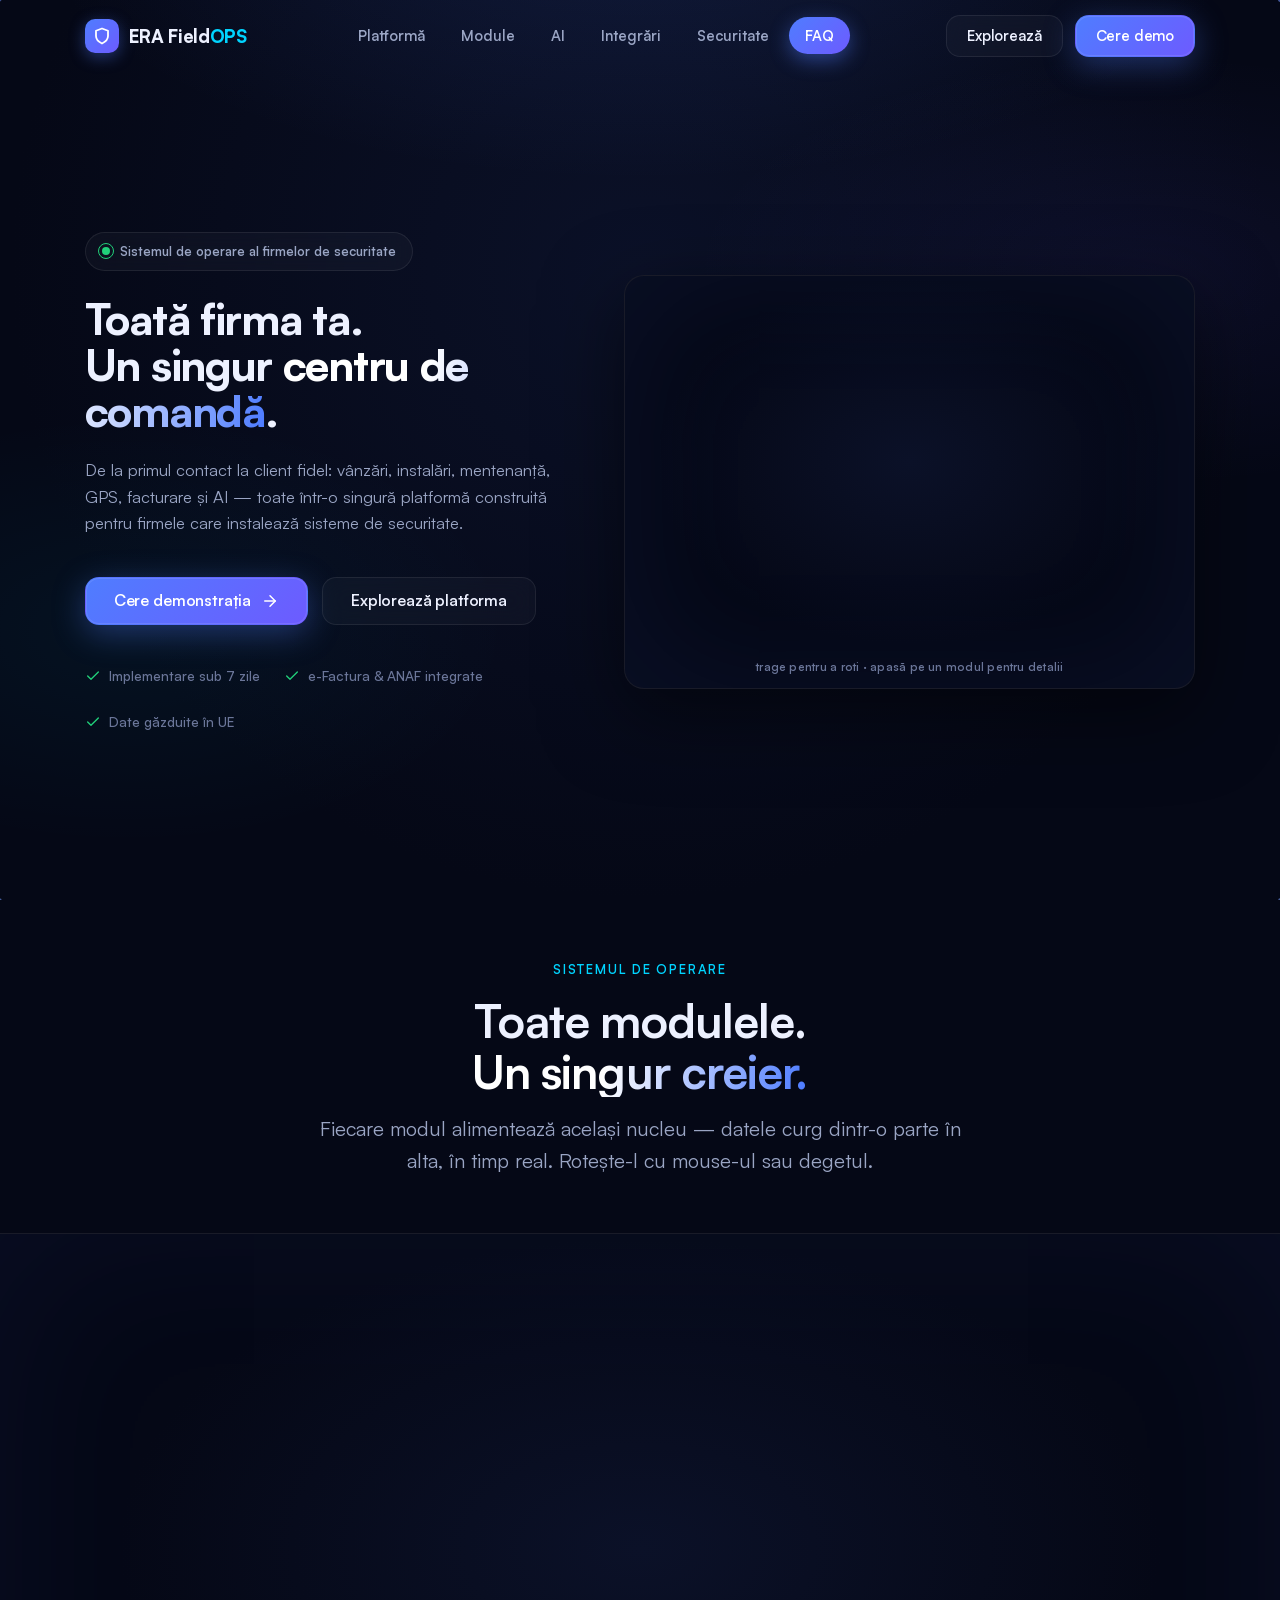
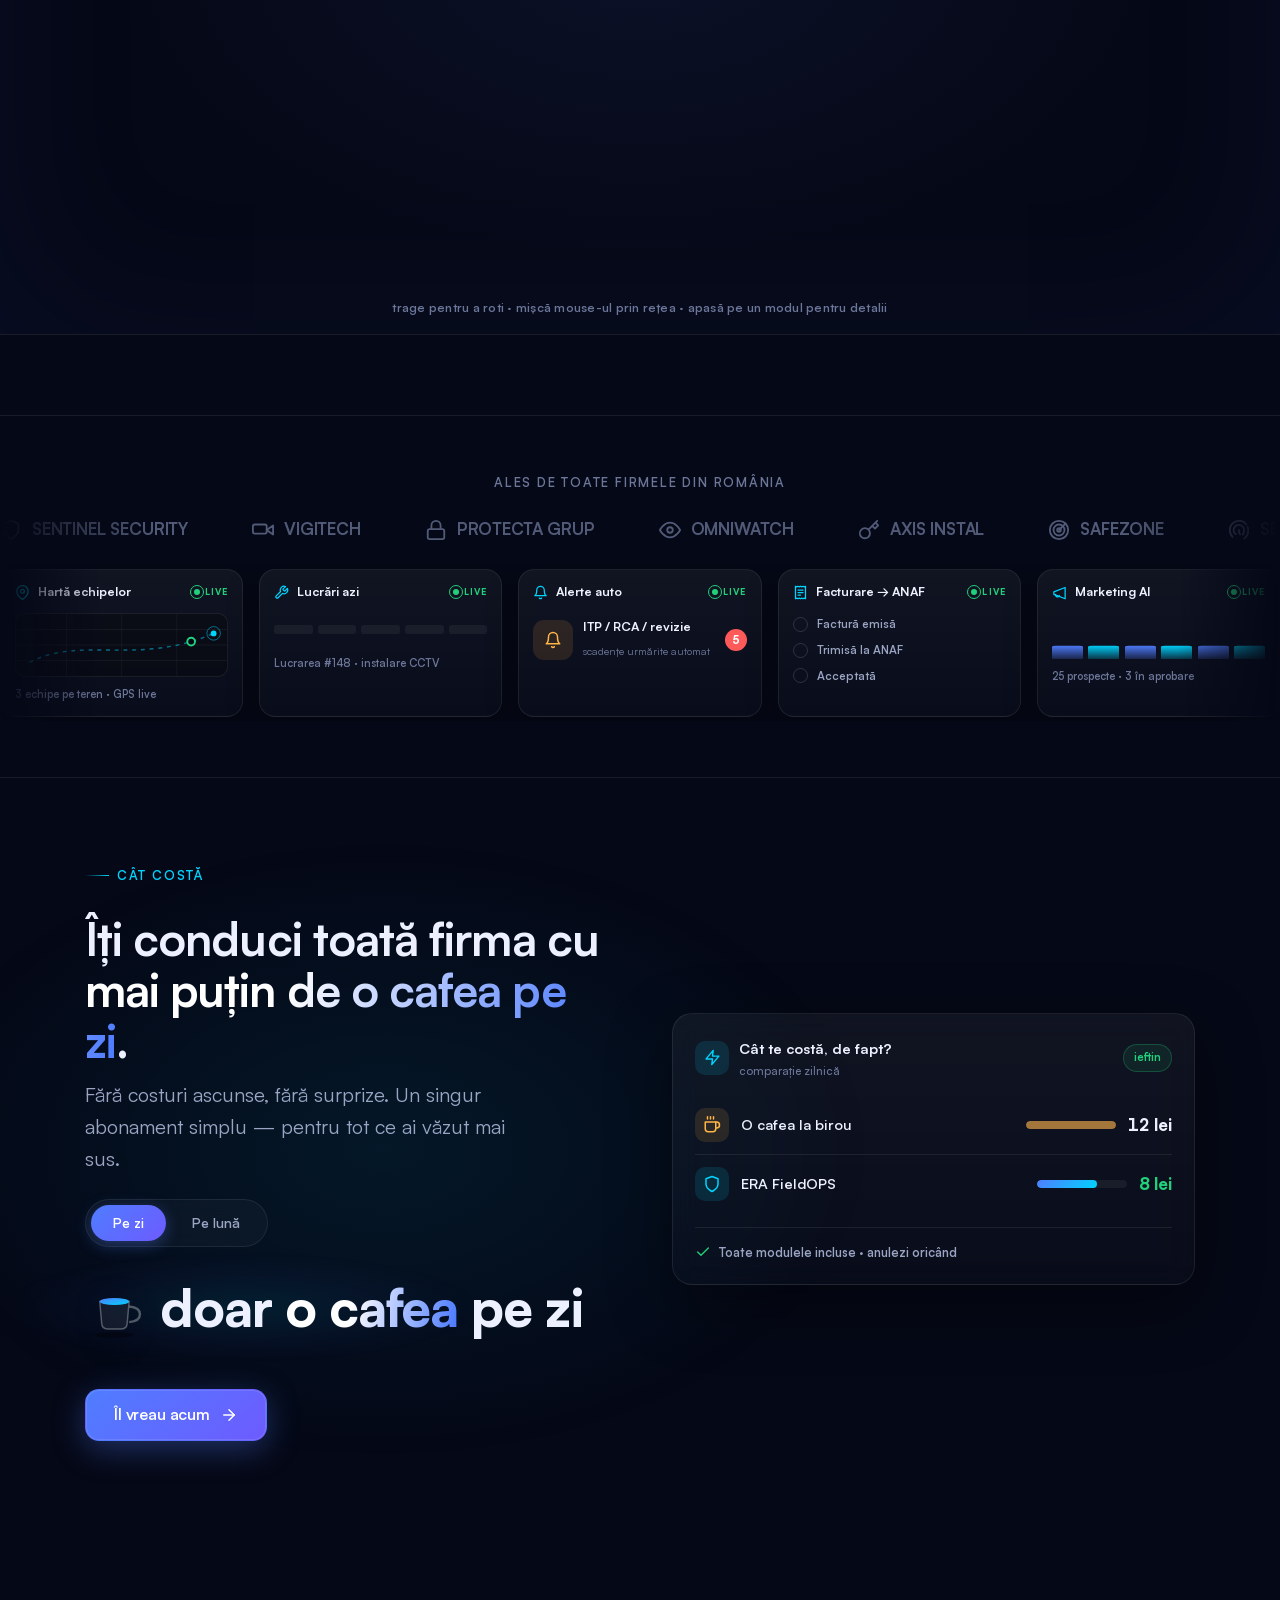
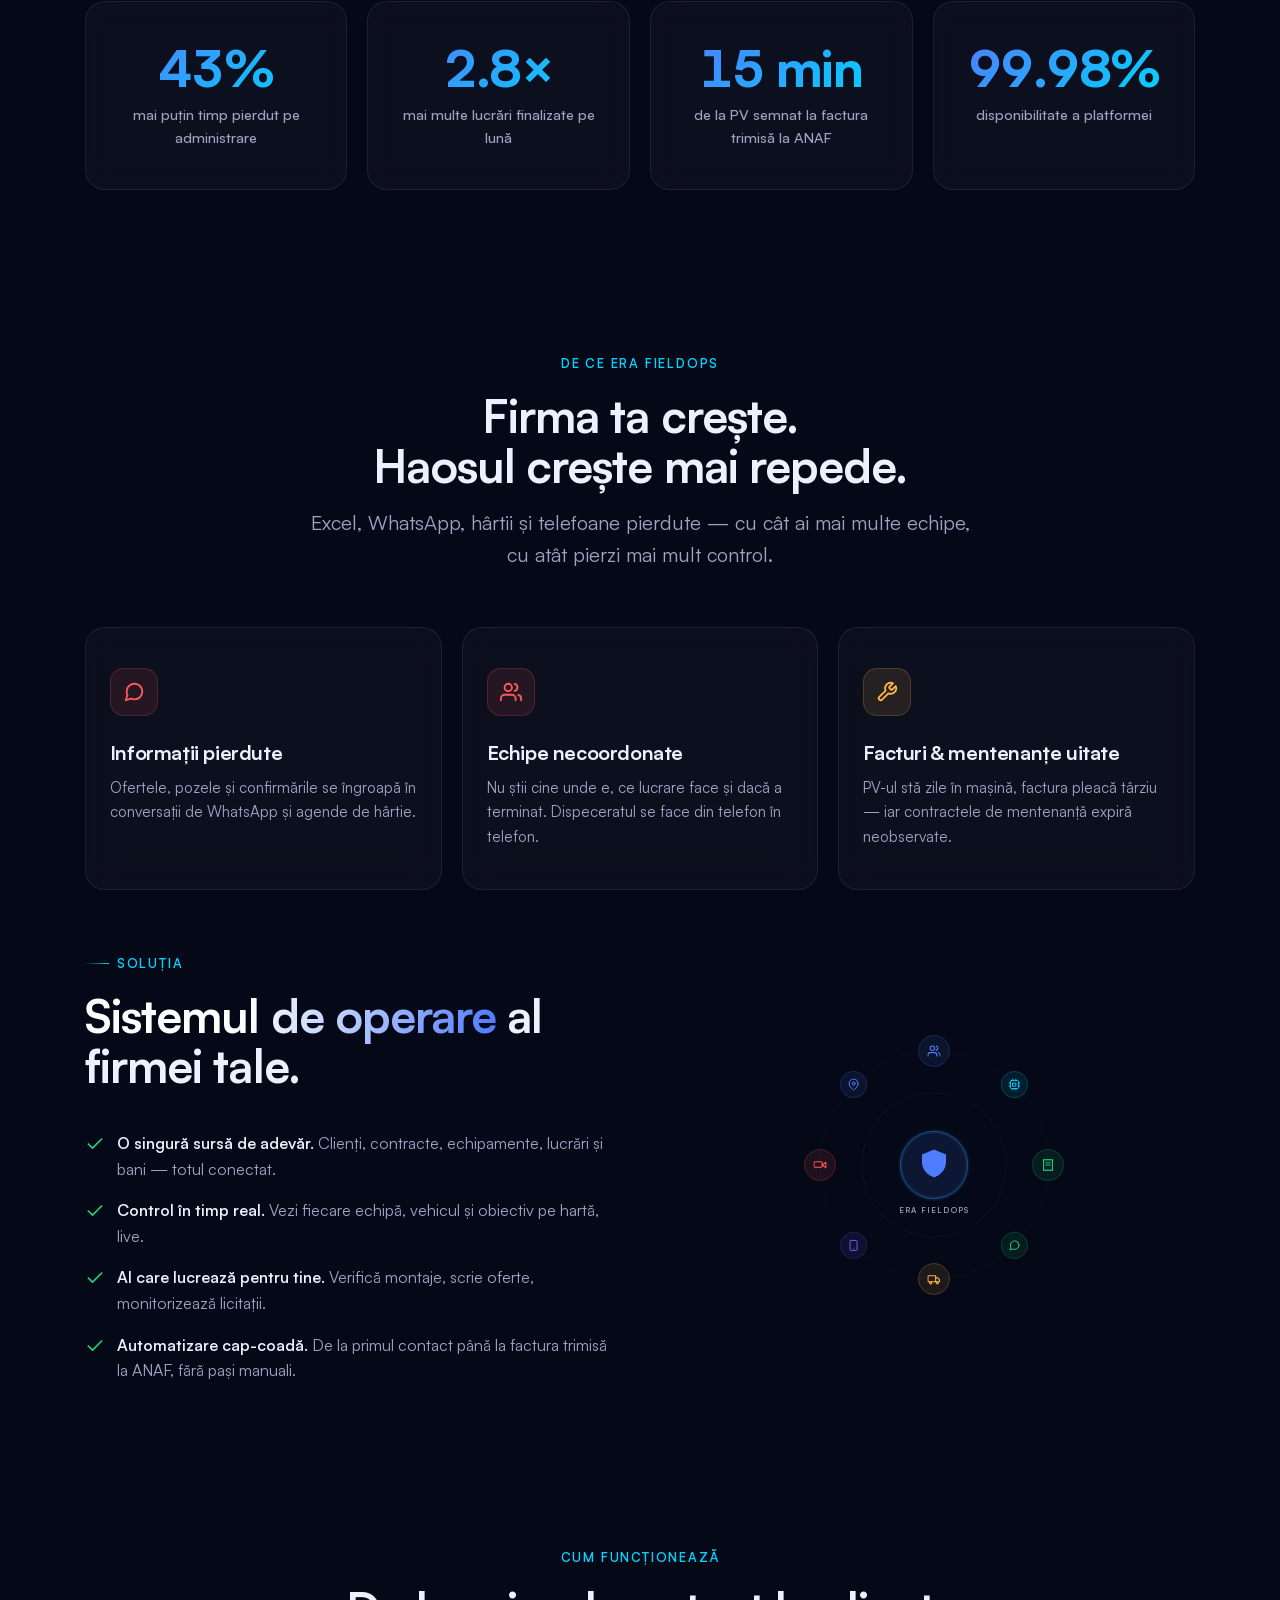
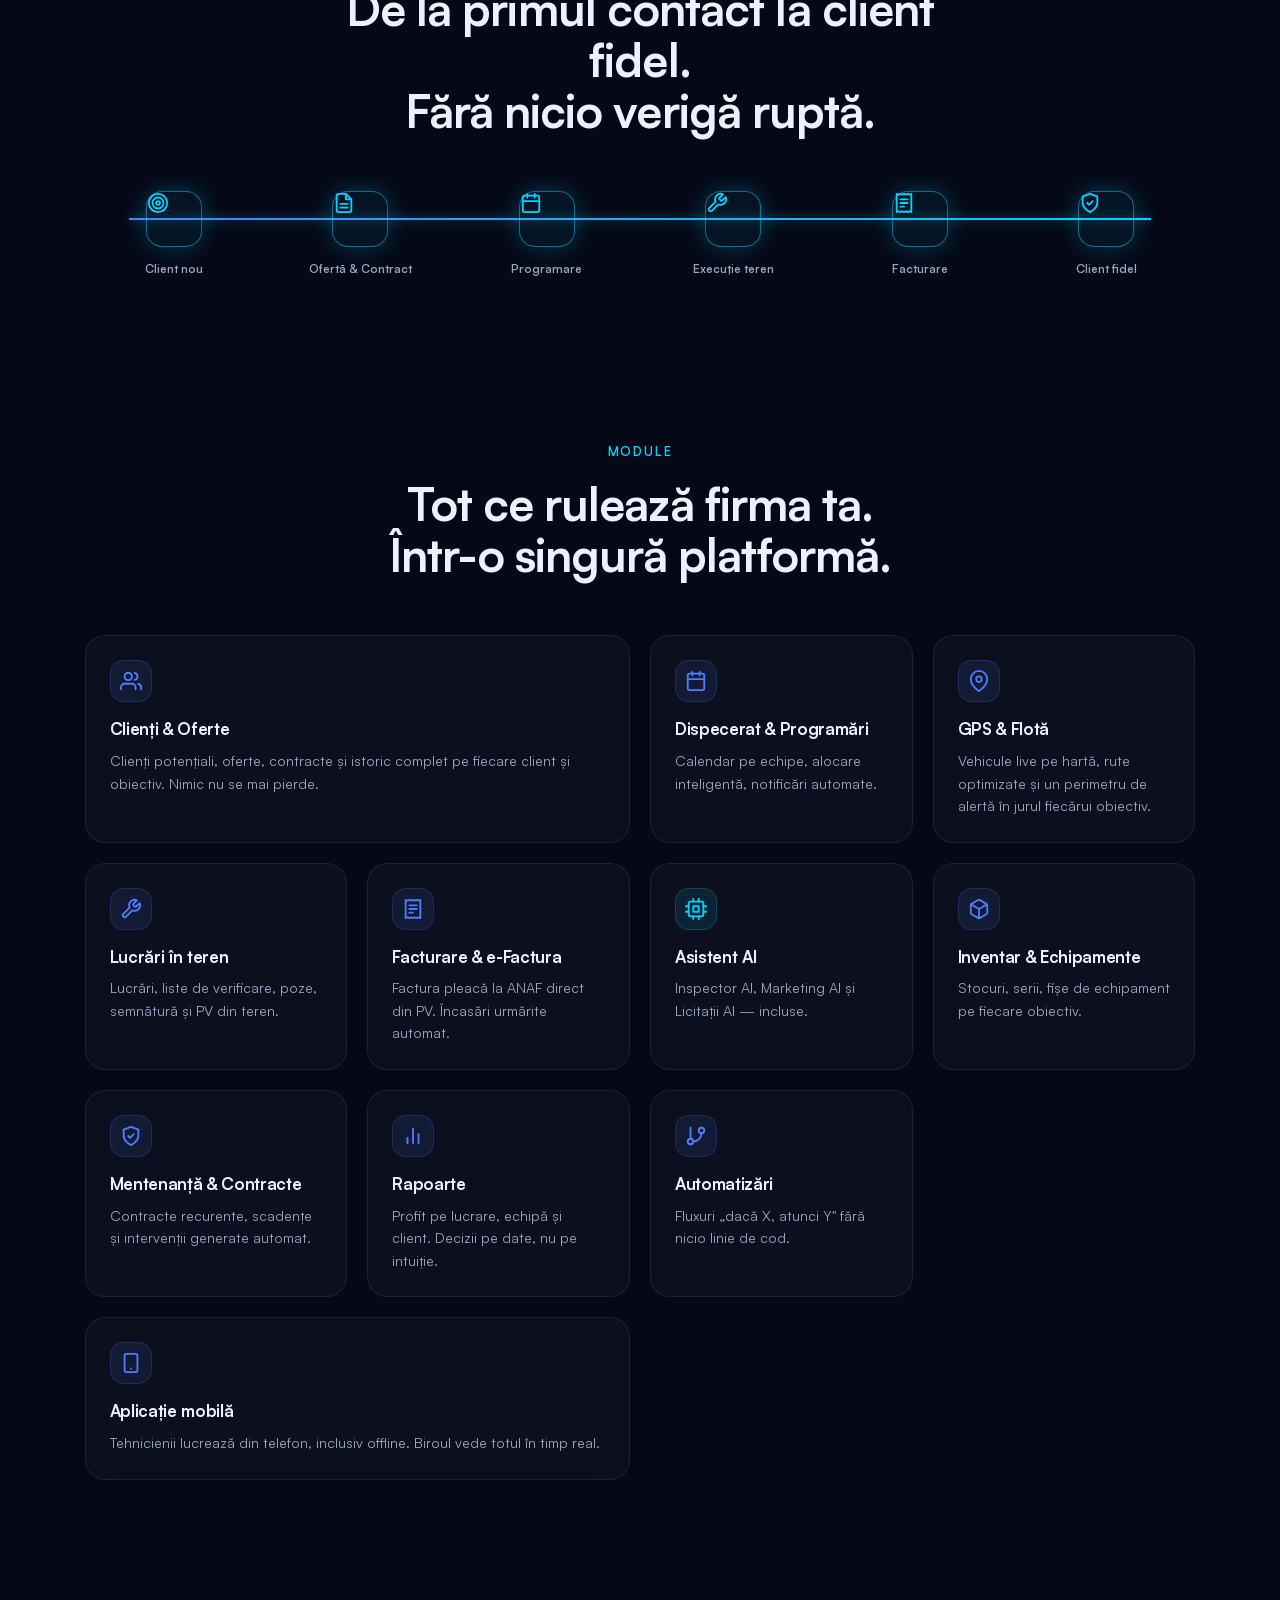
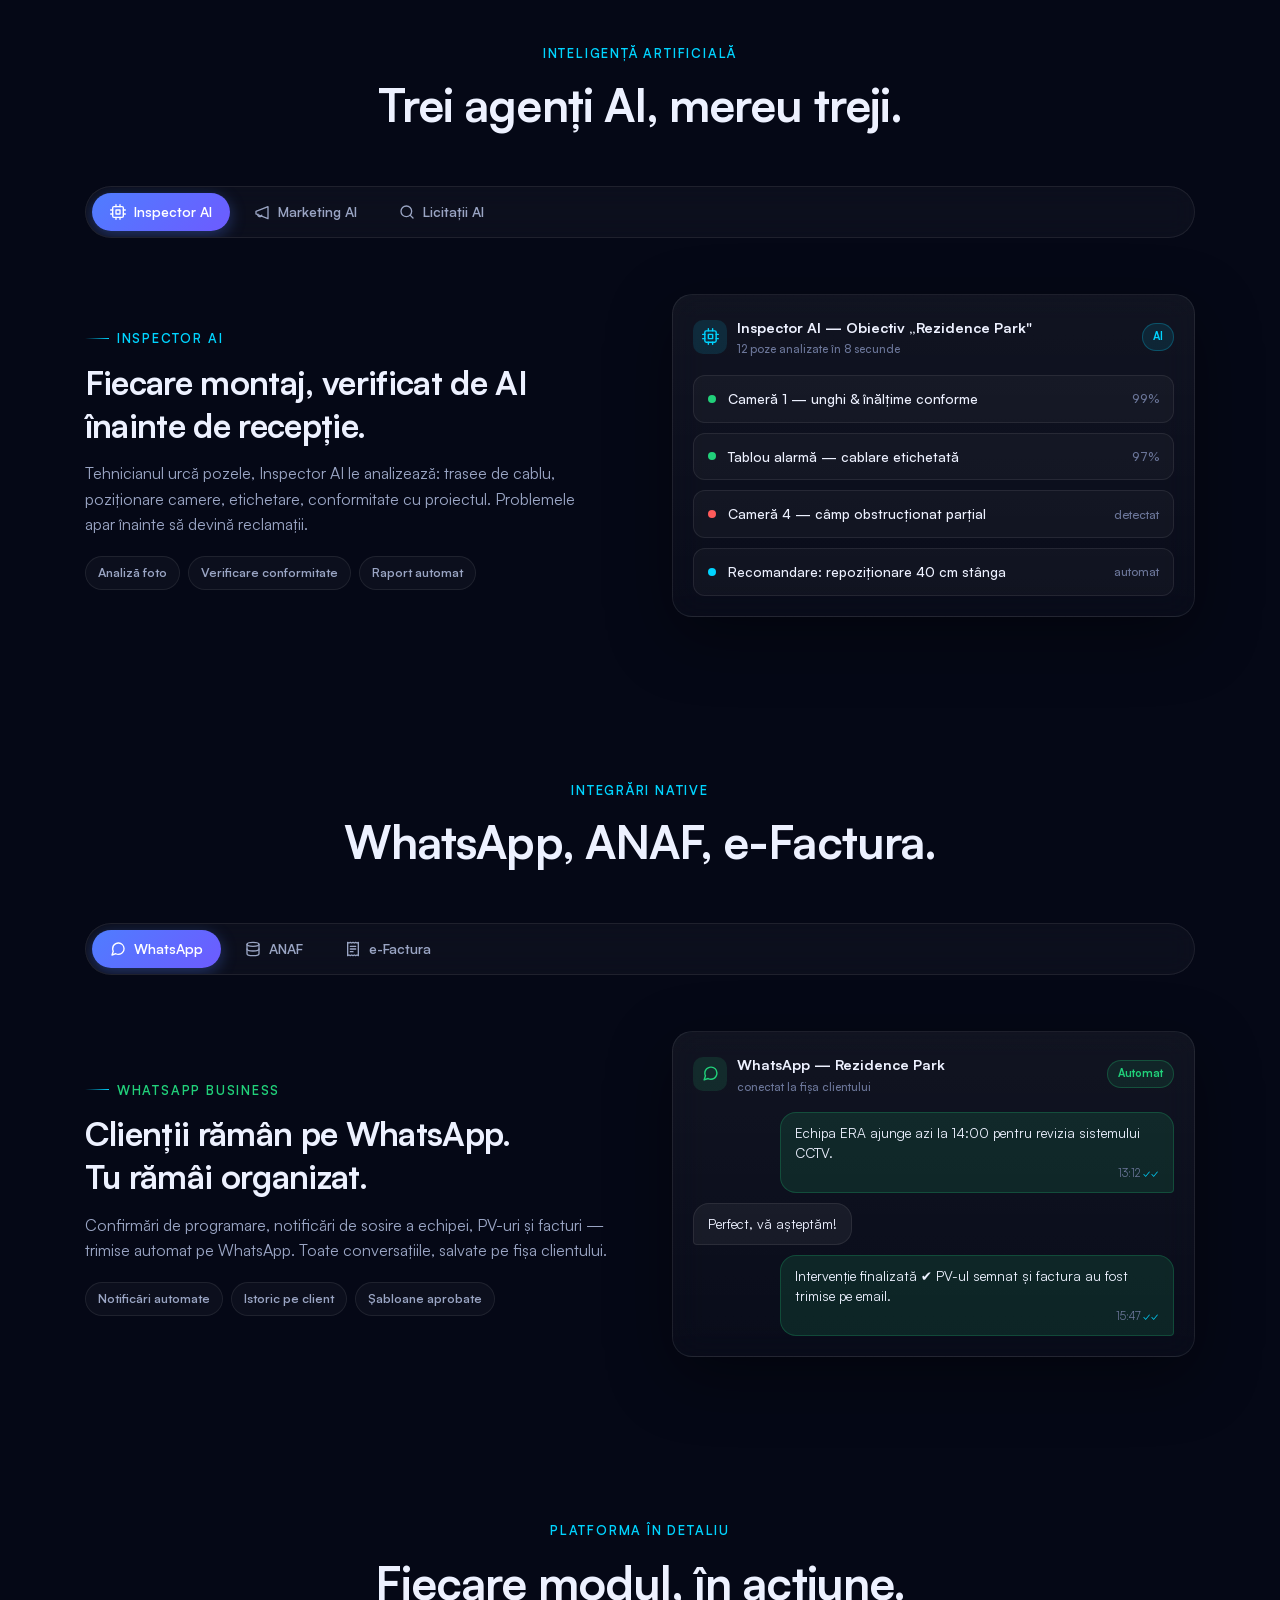
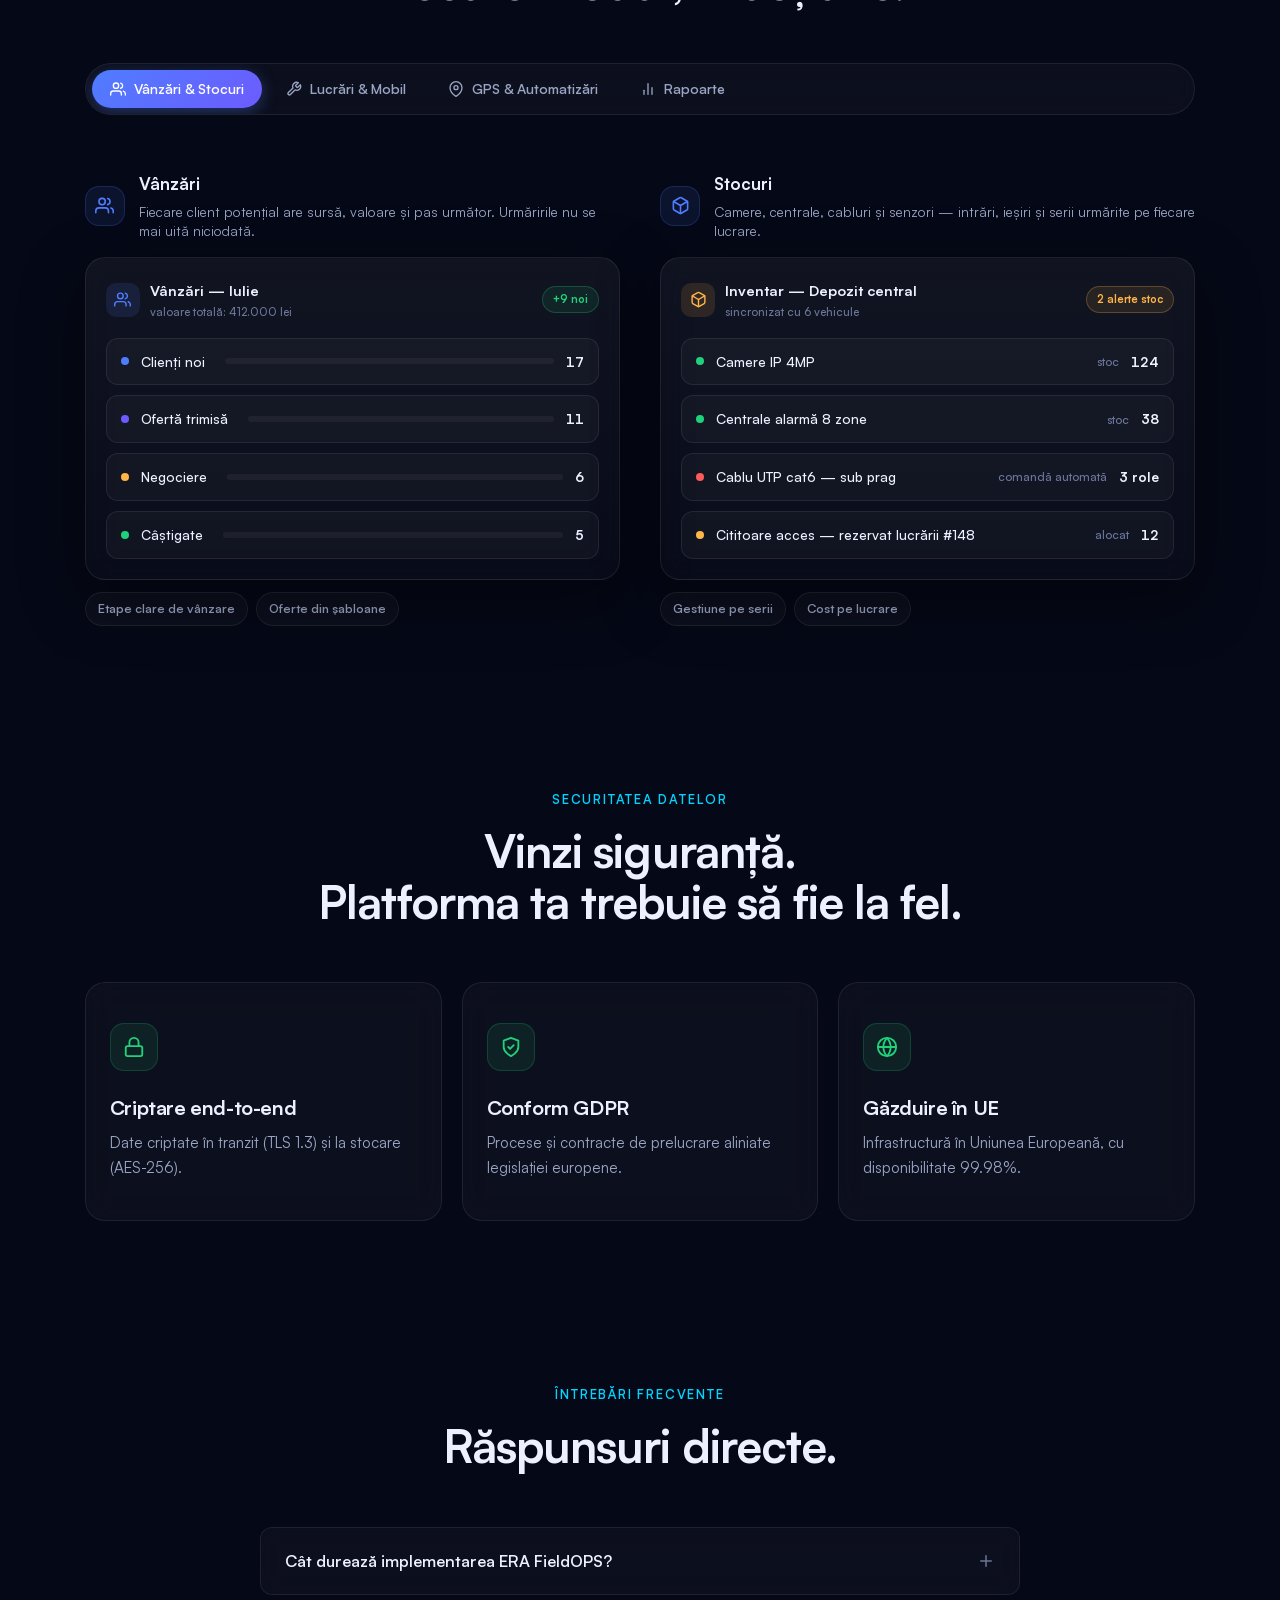
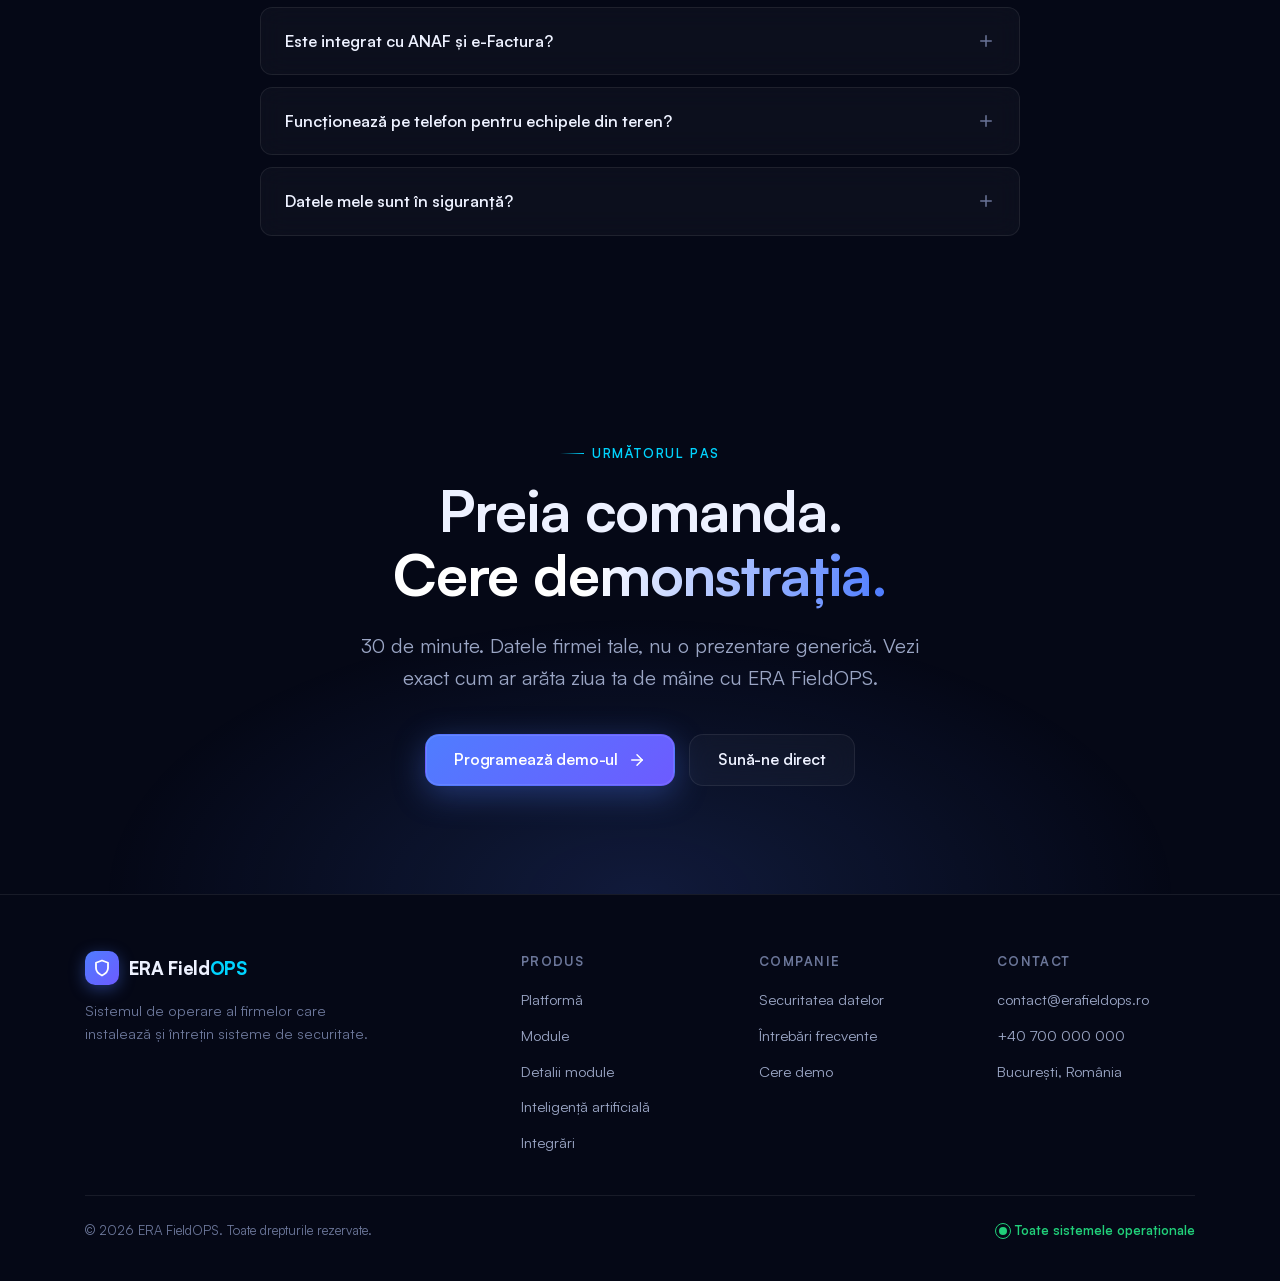
==== index.html @ 9fcf61b9 "Bring the 3D nucleus back into the hero Restores the two-column hero layout with a boot() instance o" ====
<!DOCTYPE html>
<html lang="ro">
<head>
  <meta charset="UTF-8">
  <meta name="viewport" content="width=device-width, initial-scale=1">
  <title>ERA FieldOPS — Sistemul de operare al firmelor de securitate</title>
  <meta name="description" content="ERA FieldOPS unifică gestiunea clienților, a stocurilor, a lucrărilor în teren, GPS, facturare, e-Factura și AI într-un singur centru de comandă pentru firmele care instalează și întrețin sisteme de securitate.">
  <link rel="canonical" href="https://erafieldops.ro/">
  <meta name="theme-color" content="#050816">

  <!-- OpenGraph -->
  <meta property="og:type" content="website">
  <meta property="og:site_name" content="ERA FieldOPS">
  <meta property="og:title" content="ERA FieldOPS — Sistemul de operare al firmelor de securitate">
  <meta property="og:description" content="Toată firma ta. Un singur centru de comandă. Clienți, stocuri, lucrări în teren, GPS, facturare, e-Factura și AI — într-o singură platformă.">
  <meta property="og:url" content="https://erafieldops.ro/">
  <meta property="og:locale" content="ro_RO">
  <meta name="twitter:card" content="summary_large_image">
  <meta name="twitter:title" content="ERA FieldOPS — Sistemul de operare al firmelor de securitate">
  <meta name="twitter:description" content="Clienți, stocuri, lucrări în teren, GPS, facturare, e-Factura și AI — într-un singur centru de comandă.">

  <link rel="preload" href="assets/fonts/Satoshi-Variable.woff2" as="font" type="font/woff2" crossorigin>
  <link rel="stylesheet" href="assets/css/style.css">
  <noscript><style>.reveal{opacity:1;transform:none}.wf-step{opacity:1;transform:none}.chart-bars i{transform:scaleY(1)}.bar-fill{width:var(--w,70%)}.spark path{stroke-dashoffset:0}#particles{display:none}.hero-copy>*,.hero-core{opacity:1!important;transform:none!important}.scroll-progress{display:none}</style></noscript>

  <script type="application/ld+json">
  {
    "@context": "https://schema.org",
    "@graph": [
      {
        "@type": "SoftwareApplication",
        "name": "ERA FieldOPS",
        "operatingSystem": "Web, iOS, Android",
        "applicationCategory": "BusinessApplication",
        "description": "Platformă completă pentru firmele care instalează și întrețin sisteme de securitate: gestiunea clienților, a stocurilor, a lucrărilor în teren, GPS, facturare, e-Factura și AI.",
        "url": "https://erafieldops.ro/",
        "offers": { "@type": "Offer", "price": "0", "priceCurrency": "EUR", "description": "Demonstrație gratuită" }
      },
      {
        "@type": "Organization",
        "name": "ERA FieldOPS",
        "url": "https://erafieldops.ro/",
        "email": "contact@erafieldops.ro"
      },
      {
        "@type": "FAQPage",
        "mainEntity": [
          { "@type": "Question", "name": "Cât durează implementarea ERA FieldOPS?", "acceptedAnswer": { "@type": "Answer", "text": "Configurarea de bază durează sub o săptămână. Importăm clienții, contractele și echipamentele existente, iar echipa ta primește training complet." } },
          { "@type": "Question", "name": "Este ERA FieldOPS integrat cu ANAF și e-Factura?", "acceptedAnswer": { "@type": "Answer", "text": "Da. Verificăm automat datele firmelor prin API-ul ANAF, iar facturile se transmit direct la ANAF prin e-Factura, cu status urmărit în timp real." } },
          { "@type": "Question", "name": "Funcționează pe telefon pentru echipele din teren?", "acceptedAnswer": { "@type": "Answer", "text": "Da. Tehnicienii au aplicație mobilă dedicată: lucrări, poze, semnătură pe ecran, PV generat automat — inclusiv offline." } },
          { "@type": "Question", "name": "Datele mele sunt în siguranță?", "acceptedAnswer": { "@type": "Answer", "text": "Datele sunt criptate în tranzit și la stocare, găzduite în UE, cu backup automat, roluri granulare și jurnal complet de audit — conform GDPR." } }
        ]
      }
    ]
  }
  </script>
</head>
<body>

<div class="scroll-progress" id="scrollProgress" aria-hidden="true"></div>

<!-- ===== SVG sprite ===== -->
<svg width="0" height="0" style="position:absolute" aria-hidden="true">
  <defs>
    <linearGradient id="sparkFill" x1="0" y1="0" x2="0" y2="1">
      <stop offset="0%" stop-color="#00D4FF" stop-opacity="0.25"/>
      <stop offset="100%" stop-color="#00D4FF" stop-opacity="0"/>
    </linearGradient>
  </defs>
  <symbol id="i-check" viewBox="0 0 24 24" fill="none" stroke="currentColor" stroke-width="2" stroke-linecap="round" stroke-linejoin="round"><polyline points="20 6 9 17 4 12"/></symbol>
  <symbol id="i-arrow" viewBox="0 0 24 24" fill="none" stroke="currentColor" stroke-width="2" stroke-linecap="round" stroke-linejoin="round"><line x1="5" y1="12" x2="19" y2="12"/><polyline points="12 5 19 12 12 19"/></symbol>
  <symbol id="i-cctv" viewBox="0 0 24 24" fill="none" stroke="currentColor" stroke-width="2" stroke-linecap="round" stroke-linejoin="round"><rect x="1" y="6" width="15" height="10" rx="2"/><polygon points="23 7 16 12 23 17 23 7"/></symbol>
  <symbol id="i-pin" viewBox="0 0 24 24" fill="none" stroke="currentColor" stroke-width="2" stroke-linecap="round" stroke-linejoin="round"><path d="M21 10c0 7-9 13-9 13S3 17 3 10a9 9 0 0 1 18 0z"/><circle cx="12" cy="10" r="3"/></symbol>
  <symbol id="i-truck" viewBox="0 0 24 24" fill="none" stroke="currentColor" stroke-width="2" stroke-linecap="round" stroke-linejoin="round"><rect x="1" y="6" width="14" height="11" rx="1"/><path d="M15 10h4l3 3v4h-7"/><circle cx="6" cy="19" r="2"/><circle cx="18" cy="19" r="2"/></symbol>
  <symbol id="i-file" viewBox="0 0 24 24" fill="none" stroke="currentColor" stroke-width="2" stroke-linecap="round" stroke-linejoin="round"><path d="M14 2H6a2 2 0 0 0-2 2v16a2 2 0 0 0 2 2h12a2 2 0 0 0 2-2V8z"/><polyline points="14 2 14 8 20 8"/><line x1="16" y1="13" x2="8" y2="13"/><line x1="16" y1="17" x2="8" y2="17"/></symbol>
  <symbol id="i-pen" viewBox="0 0 24 24" fill="none" stroke="currentColor" stroke-width="2" stroke-linecap="round" stroke-linejoin="round"><path d="M12 20h9"/><path d="M16.5 3.5a2.12 2.12 0 0 1 3 3L7 19l-4 1 1-4z"/></symbol>
  <symbol id="i-zap" viewBox="0 0 24 24" fill="none" stroke="currentColor" stroke-width="2" stroke-linecap="round" stroke-linejoin="round"><polygon points="13 2 3 14 12 14 11 22 21 10 12 10 13 2"/></symbol>
  <symbol id="i-cpu" viewBox="0 0 24 24" fill="none" stroke="currentColor" stroke-width="2" stroke-linecap="round" stroke-linejoin="round"><rect x="4" y="4" width="16" height="16" rx="2"/><rect x="9" y="9" width="6" height="6"/><path d="M9 1v3M15 1v3M9 20v3M15 20v3M1 9h3M1 15h3M20 9h3M20 15h3"/></symbol>
  <symbol id="i-msg" viewBox="0 0 24 24" fill="none" stroke="currentColor" stroke-width="2" stroke-linecap="round" stroke-linejoin="round"><path d="M21 11.5a8.38 8.38 0 0 1-.9 3.8 8.5 8.5 0 0 1-7.6 4.7 8.38 8.38 0 0 1-3.8-.9L3 21l1.9-5.7a8.38 8.38 0 0 1-.9-3.8 8.5 8.5 0 0 1 4.7-7.6 8.38 8.38 0 0 1 3.8-.9h.5a8.48 8.48 0 0 1 8 8z"/></symbol>
  <symbol id="i-shield" viewBox="0 0 24 24" fill="none" stroke="currentColor" stroke-width="2" stroke-linecap="round" stroke-linejoin="round"><path d="M12 22s8-4 8-10V5l-8-3-8 3v7c0 6 8 10 8 10z"/></symbol>
  <symbol id="i-shield-check" viewBox="0 0 24 24" fill="none" stroke="currentColor" stroke-width="2" stroke-linecap="round" stroke-linejoin="round"><path d="M12 22s8-4 8-10V5l-8-3-8 3v7c0 6 8 10 8 10z"/><polyline points="9 12 11 14 15 10"/></symbol>
  <symbol id="i-chart" viewBox="0 0 24 24" fill="none" stroke="currentColor" stroke-width="2" stroke-linecap="round" stroke-linejoin="round"><line x1="18" y1="20" x2="18" y2="10"/><line x1="12" y1="20" x2="12" y2="4"/><line x1="6" y1="20" x2="6" y2="14"/></symbol>
  <symbol id="i-phone" viewBox="0 0 24 24" fill="none" stroke="currentColor" stroke-width="2" stroke-linecap="round" stroke-linejoin="round"><rect x="5" y="2" width="14" height="20" rx="2"/><line x1="12" y1="18" x2="12" y2="18"/></symbol>
  <symbol id="i-users" viewBox="0 0 24 24" fill="none" stroke="currentColor" stroke-width="2" stroke-linecap="round" stroke-linejoin="round"><path d="M17 21v-2a4 4 0 0 0-4-4H5a4 4 0 0 0-4 4v2"/><circle cx="9" cy="7" r="4"/><path d="M23 21v-2a4 4 0 0 0-3-3.87"/><path d="M16 3.13a4 4 0 0 1 0 7.75"/></symbol>
  <symbol id="i-radar" viewBox="0 0 24 24" fill="none" stroke="currentColor" stroke-width="2" stroke-linecap="round" stroke-linejoin="round"><circle cx="12" cy="12" r="10"/><circle cx="12" cy="12" r="6"/><circle cx="12" cy="12" r="2"/><line x1="12" y1="12" x2="19" y2="5"/></symbol>
  <symbol id="i-clock" viewBox="0 0 24 24" fill="none" stroke="currentColor" stroke-width="2" stroke-linecap="round" stroke-linejoin="round"><circle cx="12" cy="12" r="10"/><polyline points="12 6 12 12 16 14"/></symbol>
  <symbol id="i-receipt" viewBox="0 0 24 24" fill="none" stroke="currentColor" stroke-width="2" stroke-linecap="round" stroke-linejoin="round"><path d="M4 2v20l2-1 2 1 2-1 2 1 2-1 2 1 2-1 2 1V2l-2 1-2-1-2 1-2-1-2 1-2-1-2 1z"/><line x1="8" y1="8" x2="16" y2="8"/><line x1="8" y1="12" x2="16" y2="12"/><line x1="8" y1="16" x2="12" y2="16"/></symbol>
  <symbol id="i-calendar" viewBox="0 0 24 24" fill="none" stroke="currentColor" stroke-width="2" stroke-linecap="round" stroke-linejoin="round"><rect x="3" y="4" width="18" height="18" rx="2"/><line x1="16" y1="2" x2="16" y2="6"/><line x1="8" y1="2" x2="8" y2="6"/><line x1="3" y1="10" x2="21" y2="10"/></symbol>
  <symbol id="i-target" viewBox="0 0 24 24" fill="none" stroke="currentColor" stroke-width="2" stroke-linecap="round" stroke-linejoin="round"><circle cx="12" cy="12" r="10"/><circle cx="12" cy="12" r="6"/><circle cx="12" cy="12" r="2"/></symbol>
  <symbol id="i-eye" viewBox="0 0 24 24" fill="none" stroke="currentColor" stroke-width="2" stroke-linecap="round" stroke-linejoin="round"><path d="M1 12s4-8 11-8 11 8 11 8-4 8-11 8-11-8-11-8z"/><circle cx="12" cy="12" r="3"/></symbol>
  <symbol id="i-wrench" viewBox="0 0 24 24" fill="none" stroke="currentColor" stroke-width="2" stroke-linecap="round" stroke-linejoin="round"><path d="M14.7 6.3a1 1 0 0 0 0 1.4l1.6 1.6a1 1 0 0 0 1.4 0l3.77-3.77a6 6 0 0 1-7.94 7.94l-6.91 6.91a2.12 2.12 0 0 1-3-3l6.91-6.91a6 6 0 0 1 7.94-7.94l-3.76 3.76z"/></symbol>
  <symbol id="i-route" viewBox="0 0 24 24" fill="none" stroke="currentColor" stroke-width="2" stroke-linecap="round" stroke-linejoin="round"><circle cx="6" cy="19" r="3"/><circle cx="18" cy="5" r="3"/><path d="M12 19h4.5a3.5 3.5 0 0 0 0-7h-9a3.5 3.5 0 0 1 0-7H12"/></symbol>
  <symbol id="i-bell" viewBox="0 0 24 24" fill="none" stroke="currentColor" stroke-width="2" stroke-linecap="round" stroke-linejoin="round"><path d="M18 8A6 6 0 0 0 6 8c0 7-3 9-3 9h18s-3-2-3-9"/><path d="M13.73 21a2 2 0 0 1-3.46 0"/></symbol>
  <symbol id="i-lock" viewBox="0 0 24 24" fill="none" stroke="currentColor" stroke-width="2" stroke-linecap="round" stroke-linejoin="round"><rect x="3" y="11" width="18" height="11" rx="2"/><path d="M7 11V7a5 5 0 0 1 10 0v4"/></symbol>
  <symbol id="i-key" viewBox="0 0 24 24" fill="none" stroke="currentColor" stroke-width="2" stroke-linecap="round" stroke-linejoin="round"><path d="M21 2l-2 2m-7.61 7.61a5.5 5.5 0 1 1-7.778 7.778 5.5 5.5 0 0 1 7.777-7.777zm0 0L15.5 7.5m0 0l3 3L22 7l-3-3m-3.5 3.5L19 4"/></symbol>
  <symbol id="i-server" viewBox="0 0 24 24" fill="none" stroke="currentColor" stroke-width="2" stroke-linecap="round" stroke-linejoin="round"><rect x="2" y="2" width="20" height="8" rx="2"/><rect x="2" y="14" width="20" height="8" rx="2"/><line x1="6" y1="6" x2="6.01" y2="6"/><line x1="6" y1="18" x2="6.01" y2="18"/></symbol>
  <symbol id="i-plus" viewBox="0 0 24 24" fill="none" stroke="currentColor" stroke-width="2" stroke-linecap="round" stroke-linejoin="round"><line x1="12" y1="5" x2="12" y2="19"/><line x1="5" y1="12" x2="19" y2="12"/></symbol>
  <symbol id="i-camera" viewBox="0 0 24 24" fill="none" stroke="currentColor" stroke-width="2" stroke-linecap="round" stroke-linejoin="round"><path d="M23 19a2 2 0 0 1-2 2H3a2 2 0 0 1-2-2V8a2 2 0 0 1 2-2h4l2-3h6l2 3h4a2 2 0 0 1 2 2z"/><circle cx="12" cy="13" r="4"/></symbol>
  <symbol id="i-search" viewBox="0 0 24 24" fill="none" stroke="currentColor" stroke-width="2" stroke-linecap="round" stroke-linejoin="round"><circle cx="11" cy="11" r="8"/><line x1="21" y1="21" x2="16.65" y2="16.65"/></symbol>
  <symbol id="i-megaphone" viewBox="0 0 24 24" fill="none" stroke="currentColor" stroke-width="2" stroke-linecap="round" stroke-linejoin="round"><path d="M3 11l18-7v18L3 15v-4z"/><path d="M11.6 16.8a3 3 0 1 1-5.8-1.6"/></symbol>
  <symbol id="i-branch" viewBox="0 0 24 24" fill="none" stroke="currentColor" stroke-width="2" stroke-linecap="round" stroke-linejoin="round"><line x1="6" y1="3" x2="6" y2="15"/><circle cx="18" cy="6" r="3"/><circle cx="6" cy="18" r="3"/><path d="M18 9a9 9 0 0 1-9 9"/></symbol>
  <symbol id="i-box" viewBox="0 0 24 24" fill="none" stroke="currentColor" stroke-width="2" stroke-linecap="round" stroke-linejoin="round"><path d="M21 16V8a2 2 0 0 0-1-1.73l-7-4a2 2 0 0 0-2 0l-7 4A2 2 0 0 0 3 8v8a2 2 0 0 0 1 1.73l7 4a2 2 0 0 0 2 0l7-4A2 2 0 0 0 21 16z"/><polyline points="3.27 6.96 12 12.01 20.73 6.96"/><line x1="12" y1="22.08" x2="12" y2="12"/></symbol>
  <symbol id="i-fingerprint" viewBox="0 0 24 24" fill="none" stroke="currentColor" stroke-width="2" stroke-linecap="round" stroke-linejoin="round"><path d="M2 12a10 10 0 0 1 18-6"/><path d="M5 19.5A10 10 0 0 1 2 12"/><path d="M17.8 21.2A10 10 0 0 0 22 12a10 10 0 0 0-.6-3.4"/><path d="M8.5 16.5A5.5 5.5 0 0 1 12 6.5a5.5 5.5 0 0 1 5.5 5.5c0 2-.5 3.5-1.3 5"/><path d="M12 12v2a4 4 0 0 0 1.2 2.8"/></symbol>
  <symbol id="i-globe" viewBox="0 0 24 24" fill="none" stroke="currentColor" stroke-width="2" stroke-linecap="round" stroke-linejoin="round"><circle cx="12" cy="12" r="10"/><line x1="2" y1="12" x2="22" y2="12"/><path d="M12 2a15.3 15.3 0 0 1 4 10 15.3 15.3 0 0 1-4 10 15.3 15.3 0 0 1-4-10 15.3 15.3 0 0 1 4-10z"/></symbol>
  <symbol id="i-database" viewBox="0 0 24 24" fill="none" stroke="currentColor" stroke-width="2" stroke-linecap="round" stroke-linejoin="round"><ellipse cx="12" cy="5" rx="9" ry="3"/><path d="M21 12c0 1.66-4 3-9 3s-9-1.34-9-3"/><path d="M3 5v14c0 1.66 4 3 9 3s9-1.34 9-3V5"/></symbol>
  <symbol id="i-coffee" viewBox="0 0 24 24" fill="none" stroke="currentColor" stroke-width="2" stroke-linecap="round" stroke-linejoin="round"><path d="M17 8h1a4 4 0 1 1 0 8h-1"/><path d="M3 8h14v9a4 4 0 0 1-4 4H7a4 4 0 0 1-4-4z"/><line x1="6" y1="1" x2="6" y2="4"/><line x1="10" y1="1" x2="10" y2="4"/><line x1="14" y1="1" x2="14" y2="4"/></symbol>
</svg>

<!-- ===== NAV ===== -->
<header class="nav" id="nav">
  <div class="container nav-inner">
    <a href="#top" class="logo" aria-label="ERA FieldOPS — acasă">
      <span class="logo-mark"><svg fill="none" stroke="#fff" stroke-width="2.4" stroke-linecap="round" stroke-linejoin="round" viewBox="0 0 24 24"><path d="M12 22s8-4 8-10V5l-8-3-8 3v7c0 6 8 10 8 10z"/></svg></span>
      <span>ERA Field<em>OPS</em></span>
    </a>
    <ul class="nav-links">
      <li><a href="#platforma">Platformă</a></li>
      <li><a href="#module">Module</a></li>
      <li><a href="#ai">AI</a></li>
      <li><a href="#integrari">Integrări</a></li>
      <li><a href="#securitate">Securitate</a></li>
      <li><a href="#faq">FAQ</a></li>
    </ul>
    <div class="nav-cta">
      <a href="#platforma" class="btn btn-ghost">Explorează</a>
      <a href="#demo" class="btn btn-primary">Cere demo</a>
      <button class="nav-burger" id="burger" aria-label="Meniu" aria-expanded="false" aria-controls="mobileMenu">
        <span></span><span></span><span></span>
      </button>
    </div>
  </div>
</header>
<nav class="mobile-menu" id="mobileMenu" aria-label="Meniu mobil">
  <a href="#platforma">Platformă</a>
  <a href="#module">Module</a>
  <a href="#ai">AI</a>
  <a href="#integrari">Integrări</a>
  <a href="#securitate">Securitate</a>
  <a href="#faq">FAQ</a>
</nav>

<main id="top">

<!-- ===== 1. HERO ===== -->
<section class="hero">
  <div class="container hero-grid">
    <div class="hero-copy">
      <span class="hero-badge"><i class="pulse-dot"></i> Sistemul de operare al firmelor de securitate</span>
      <h1>Toată firma ta.<br>Un singur <span class="grad-text">centru de comandă</span>.</h1>
      <p class="lead">De la primul contact la client fidel: vânzări, instalări, mentenanță, GPS, facturare și AI — toate într-o singură platformă construită pentru firmele care instalează sisteme de securitate.</p>
      <div class="hero-actions">
        <a href="#demo" class="btn btn-primary">Cere demonstrația <svg aria-hidden="true"><use href="#i-arrow"/></svg></a>
        <a href="#platforma" class="btn btn-ghost">Explorează platforma</a>
      </div>
      <div class="hero-meta">
        <div><svg aria-hidden="true"><use href="#i-check"/></svg> Implementare sub 7 zile</div>
        <div><svg aria-hidden="true"><use href="#i-check"/></svg> e-Factura &amp; ANAF integrate</div>
        <div><svg aria-hidden="true"><use href="#i-check"/></svg> Date găzduite în UE</div>
      </div>
    </div>

    <div class="hero-core" aria-hidden="true">
      <canvas id="core3dHero" aria-hidden="true"></canvas>
      <div class="core3d-tip" id="core3dHeroTip" role="status">
        <b id="core3dHeroTipTitle"></b>
        <p id="core3dHeroTipDesc"></p>
      </div>
      <div class="core3d-hint">trage pentru a roti · apasă pe un modul pentru detalii</div>
    </div>
  </div>
</section>

<!-- ===== 3D MODULE CORE ===== -->
<section class="section core3d-sec" id="sistem" aria-label="Sistemul de operare vizualizat în 3D">
  <div class="container">
    <div class="section-head center reveal core3d-head">
      <span class="eyebrow">Sistemul de operare</span>
      <h2>Toate modulele.<br><span class="grad-text">Un singur creier.</span></h2>
      <p class="lead">Fiecare modul alimentează același nucleu — datele curg dintr-o parte în alta, în timp real. Rotește-l cu mouse-ul sau degetul.</p>
    </div>
    <div class="core3d-stage reveal" data-delay="1">
      <canvas id="core3d" aria-hidden="true"></canvas>
      <div class="core3d-tip" id="core3dTip" role="status">
        <b id="core3dTipTitle"></b>
        <p id="core3dTipDesc"></p>
      </div>
      <div class="core3d-hint">trage pentru a roti · mișcă mouse-ul prin rețea · apasă pe un modul pentru detalii</div>
    </div>
  </div>
</section>

<!-- ===== 2. TRUSTED BY ===== -->
<section class="trusted" aria-label="Companii care folosesc ERA FieldOPS">
  <div class="container">
    <p>Ales de toate firmele din România</p>
  </div>
  <div class="logo-track-wrap">
    <div class="logo-track" id="logoTrack">
      <span class="logo-item"><svg aria-hidden="true"><use href="#i-shield"/></svg>SENTINEL SECURITY</span>
      <span class="logo-item"><svg aria-hidden="true"><use href="#i-cctv"/></svg>VIGITECH</span>
      <span class="logo-item"><svg aria-hidden="true"><use href="#i-lock"/></svg>PROTECTA GRUP</span>
      <span class="logo-item"><svg aria-hidden="true"><use href="#i-eye"/></svg>OMNIWATCH</span>
      <span class="logo-item"><svg aria-hidden="true"><use href="#i-key"/></svg>AXIS INSTAL</span>
      <span class="logo-item"><svg aria-hidden="true"><use href="#i-radar"/></svg>SAFEZONE</span>
      <span class="logo-item"><svg aria-hidden="true"><use href="#i-fingerprint"/></svg>SECURA SYSTEMS</span>
      <span class="logo-item"><svg aria-hidden="true"><use href="#i-bell"/></svg>ALARMTECH</span>
    </div>
  </div>
  <div class="feature-track-wrap" aria-hidden="true">
    <div class="feature-track" id="featureTrack">

      <!-- Hartă echipelor -->
      <div class="live-card">
        <div class="lc-head"><svg aria-hidden="true"><use href="#i-pin"/></svg>Hartă echipelor<span class="lc-live"><i class="pulse-dot"></i>LIVE</span></div>
        <div class="lc-map">
          <svg viewBox="0 0 226 64" preserveAspectRatio="xMidYMid slice">
            <g class="lc-grid">
              <line x1="0" y1="16" x2="226" y2="16"/><line x1="0" y1="32" x2="226" y2="32"/><line x1="0" y1="48" x2="226" y2="48"/>
              <line x1="56" y1="0" x2="56" y2="64"/><line x1="113" y1="0" x2="113" y2="64"/><line x1="170" y1="0" x2="170" y2="64"/>
            </g>
            <path class="lc-route" d="M18 50 C 70 22, 130 54, 208 20"/>
            <circle class="lc-obj" cx="208" cy="20" r="3"/>
            <circle class="lc-objring" cx="208" cy="20" r="7"/>
            <circle class="lc-veh" r="4"><animateMotion dur="5s" repeatCount="indefinite" path="M18 50 C 70 22, 130 54, 208 20"/></circle>
          </svg>
        </div>
        <div class="lc-label">3 echipe pe teren · GPS live</div>
      </div>

      <!-- Lucrări azi -->
      <div class="live-card">
        <div class="lc-head"><svg aria-hidden="true"><use href="#i-wrench"/></svg>Lucrări azi<span class="lc-live"><i class="pulse-dot"></i>LIVE</span></div>
        <div class="lc-seg"><i></i><i></i><i></i><i></i><i></i></div>
        <div class="lc-label">Lucrarea #148 · instalare CCTV</div>
      </div>

      <!-- Alerte auto -->
      <div class="live-card">
        <div class="lc-head"><svg aria-hidden="true"><use href="#i-bell"/></svg>Alerte auto<span class="lc-live"><i class="pulse-dot"></i>LIVE</span></div>
        <div class="lc-alert">
          <span class="lc-bell"><svg aria-hidden="true"><use href="#i-bell"/></svg></span>
          <div><b>ITP / RCA / revizie</b><small>scadențe urmărite automat</small></div>
          <span class="lc-badge">5</span>
        </div>
      </div>

      <!-- Facturare -> ANAF -->
      <div class="live-card">
        <div class="lc-head"><svg aria-hidden="true"><use href="#i-receipt"/></svg>Facturare → ANAF<span class="lc-live"><i class="pulse-dot"></i>LIVE</span></div>
        <div class="lc-flow">
          <div class="lc-frow"><i></i>Factură emisă</div>
          <div class="lc-frow"><i></i>Trimisă la ANAF</div>
          <div class="lc-frow"><i></i>Acceptată</div>
        </div>
      </div>

      <!-- Marketing AI -->
      <div class="live-card">
        <div class="lc-head"><svg aria-hidden="true"><use href="#i-megaphone"/></svg>Marketing AI<span class="lc-live"><i class="pulse-dot"></i>LIVE</span></div>
        <div class="lc-bars"><i></i><i></i><i></i><i></i><i></i><i></i></div>
        <div class="lc-label">25 prospecte · 3 în aprobare</div>
      </div>

      <!-- Scanează -->
      <div class="live-card">
        <div class="lc-head"><svg aria-hidden="true"><use href="#i-search"/></svg>Scanează<span class="lc-live"><i class="pulse-dot"></i>LIVE</span></div>
        <div class="lc-scan">
          <div class="lc-qr"><i></i><i class="off"></i><i></i><i></i><i class="off"></i><i></i><i></i><i class="off"></i><i></i><i></i><i class="off"></i><i></i><i></i><i></i><i class="off"></i><i></i><i class="off"></i><i></i><i class="off"></i><i></i></div>
          <span class="lc-scanline"></span>
        </div>
        <div class="lc-label">QR obiectiv · stoc &amp; echipamente</div>
      </div>

    </div>
  </div>
</section>

<!-- ===== PREȚ — mai puțin de o cafea ===== -->
<section class="section price-sec" id="pret">
  <div class="container price-hook">
    <div class="ph-copy reveal">
      <span class="eyebrow">Cât costă</span>
      <h2>Îți conduci toată firma cu <span class="grad-text">mai puțin de o cafea pe zi</span>.</h2>
      <p class="lead">Fără costuri ascunse, fără surprize. Un singur abonament simplu — pentru tot ce ai văzut mai sus.</p>
      <div class="ph-toggle" role="group" aria-label="Alege perioada">
        <button class="ph-tab active" data-period="day" aria-pressed="true">Pe zi</button>
        <button class="ph-tab" data-period="month" aria-pressed="false">Pe lună</button>
      </div>
      <div class="ph-price" id="phPrice">
        <span class="ph-cup" aria-hidden="true">
          <svg viewBox="0 0 60 66" fill="none">
            <defs>
              <linearGradient id="cupLiquid" x1="0" y1="0" x2="1" y2="1">
                <stop offset="0" stop-color="#4F7DFF"/><stop offset="1" stop-color="#00D4FF"/>
              </linearGradient>
            </defs>
            <path class="steam s1" d="M24 20 C 20 14, 28 12, 24 6" stroke="#00D4FF" stroke-width="2.4" stroke-linecap="round"/>
            <path class="steam s2" d="M31 20 C 27 13, 35 11, 31 4" stroke="#6D5BFF" stroke-width="2.4" stroke-linecap="round"/>
            <path class="steam s3" d="M38 20 C 34 14, 42 12, 38 6" stroke="#4F7DFF" stroke-width="2.4" stroke-linecap="round"/>
            <path d="M15 26 H45 L43 48 Q43 54 37 54 H23 Q17 54 17 48 Z" fill="rgba(255,255,255,0.06)" stroke="rgba(255,255,255,0.3)" stroke-width="1.5"/>
            <ellipse cx="30" cy="26" rx="15" ry="3.6" fill="url(#cupLiquid)"/>
            <path d="M45 31 Q56 32 56 39 Q56 46 45 47" fill="none" stroke="rgba(255,255,255,0.3)" stroke-width="2.5"/>
            <ellipse cx="30" cy="60" rx="20" ry="3" fill="rgba(0,0,0,0.35)"/>
          </svg>
        </span>
        <span class="ph-dayview">doar <span class="grad-text">o cafea</span> pe zi</span>
        <span class="ph-monthview">
          <span class="ph-from">de la</span>
          <span class="ph-amount">250 lei</span>
          <span class="ph-per">pe lună</span>
        </span>
      </div>
      <a href="#demo" class="btn btn-primary ph-cta btn-magnetic">Îl vreau acum <svg aria-hidden="true"><use href="#i-arrow"/></svg></a>
    </div>

    <div class="ph-visual reveal" data-delay="1">
      <div class="mock ph-compare" aria-hidden="true">
        <div class="mock-head">
          <span class="fc-icon" style="background:rgba(0,212,255,0.12);color:#00D4FF"><svg><use href="#i-zap"/></svg></span>
          <span><b>Cât te costă, de fapt?</b><small>comparație zilnică</small></span>
          <span class="mock-badge ok">ieftin</span>
        </div>
        <div class="ph-crow">
          <span class="ph-ic ph-coffee"><svg aria-hidden="true"><use href="#i-coffee"/></svg></span>
          <span class="ph-clbl">O cafea la birou</span>
          <span class="ph-bar"><i style="--w:100%"></i></span>
          <b class="ph-cval" id="phCoffee" data-day="12" data-month="360">12 lei</b>
        </div>
        <div class="ph-crow hl">
          <span class="ph-ic ph-era"><svg aria-hidden="true"><use href="#i-shield"/></svg></span>
          <span class="ph-clbl">ERA FieldOPS</span>
          <span class="ph-bar"><i class="ok" style="--w:66%"></i></span>
          <b class="ph-cval ok" id="phEra" data-day="8" data-month="250">8 lei</b>
        </div>
        <div class="ph-foot"><svg aria-hidden="true"><use href="#i-check"/></svg> Toate modulele incluse · anulezi oricând</div>
      </div>
    </div>
  </div>
</section>

<!-- ===== 3. STATISTICI ===== -->
<section class="section" aria-label="Rezultate">
  <div class="container">
    <div class="stats-grid">
      <div class="stat-card reveal"><div class="stat-num"><span class="counter" data-target="43">0</span>%</div><div class="stat-label">mai puțin timp pierdut pe administrare</div></div>
      <div class="stat-card reveal" data-delay="1"><div class="stat-num"><span class="counter" data-target="2.8" data-decimals="1">0</span>×</div><div class="stat-label">mai multe lucrări finalizate pe lună</div></div>
      <div class="stat-card reveal" data-delay="2"><div class="stat-num"><span class="counter" data-target="15">0</span> min</div><div class="stat-label">de la PV semnat la factura trimisă la ANAF</div></div>
      <div class="stat-card reveal" data-delay="3"><div class="stat-num"><span class="counter" data-target="99.98" data-decimals="2">0</span>%</div><div class="stat-label">disponibilitate a platformei</div></div>
    </div>
  </div>
</section>

<!-- ===== 4-5. PROBLEMA + SOLUȚIA ===== -->
<section class="section" id="platforma">
  <div class="container">
    <div class="section-head center reveal">
      <span class="eyebrow">De ce ERA FieldOPS</span>
      <h2>Firma ta crește.<br>Haosul crește mai repede.</h2>
      <p class="lead">Excel, WhatsApp, hârtii și telefoane pierdute — cu cât ai mai multe echipe, cu atât pierzi mai mult control.</p>
    </div>
    <div class="grid-3">
      <div class="card tone-error reveal"><span class="card-icon"><svg aria-hidden="true"><use href="#i-msg"/></svg></span><h3>Informații pierdute</h3><p>Ofertele, pozele și confirmările se îngroapă în conversații de WhatsApp și agende de hârtie.</p></div>
      <div class="card tone-error reveal" data-delay="1"><span class="card-icon"><svg aria-hidden="true"><use href="#i-users"/></svg></span><h3>Echipe necoordonate</h3><p>Nu știi cine unde e, ce lucrare face și dacă a terminat. Dispeceratul se face din telefon în telefon.</p></div>
      <div class="card tone-warning reveal" data-delay="2"><span class="card-icon"><svg aria-hidden="true"><use href="#i-wrench"/></svg></span><h3>Facturi &amp; mentenanțe uitate</h3><p>PV-ul stă zile în mașină, factura pleacă târziu — iar contractele de mentenanță expiră neobservate.</p></div>
    </div>
  </div>
  <div class="container solution-grid" style="margin-top:var(--space-5)">
    <div class="reveal">
      <span class="eyebrow">Soluția</span>
      <h2><span class="grad-text">Sistemul de operare</span> al firmei tale.</h2>
      <ul class="check-list">
        <li><svg aria-hidden="true"><use href="#i-check"/></svg><span><b>O singură sursă de adevăr.</b> Clienți, contracte, echipamente, lucrări și bani — totul conectat.</span></li>
        <li><svg aria-hidden="true"><use href="#i-check"/></svg><span><b>Control în timp real.</b> Vezi fiecare echipă, vehicul și obiectiv pe hartă, live.</span></li>
        <li><svg aria-hidden="true"><use href="#i-check"/></svg><span><b>AI care lucrează pentru tine.</b> Verifică montaje, scrie oferte, monitorizează licitații.</span></li>
        <li><svg aria-hidden="true"><use href="#i-check"/></svg><span><b>Automatizare cap-coadă.</b> De la primul contact până la factura trimisă la ANAF, fără pași manuali.</span></li>
      </ul>
    </div>
    <div class="hub reveal" data-delay="1" aria-hidden="true">
      <svg viewBox="0 0 500 500">
        <circle cx="250" cy="250" r="120" fill="none" stroke="rgba(255,255,255,0.07)"/>
        <circle cx="250" cy="250" r="190" fill="none" stroke="rgba(255,255,255,0.05)"/>
        <g class="orbit">
          <g transform="translate(250 60)"><circle r="26" fill="rgba(79,125,255,0.1)" stroke="rgba(79,125,255,0.4)"/><svg x="-11" y="-11" width="22" height="22" fill="none" stroke="#4F7DFF" stroke-width="2" stroke-linecap="round" stroke-linejoin="round" viewBox="0 0 24 24"><path d="M17 21v-2a4 4 0 0 0-4-4H5a4 4 0 0 0-4 4v2"/><circle cx="9" cy="7" r="4"/><path d="M23 21v-2a4 4 0 0 0-3-3.87"/><path d="M16 3.13a4 4 0 0 1 0 7.75"/></svg></g>
          <g transform="translate(440 250)"><circle r="26" fill="rgba(33,208,122,0.1)" stroke="rgba(33,208,122,0.4)"/><svg x="-11" y="-11" width="22" height="22" fill="none" stroke="#21D07A" stroke-width="2" stroke-linecap="round" stroke-linejoin="round" viewBox="0 0 24 24"><path d="M4 2v20l2-1 2 1 2-1 2 1 2-1 2 1 2-1 2 1V2l-2 1-2-1-2 1-2-1-2 1-2-1-2 1z"/><line x1="8" y1="8" x2="16" y2="8"/><line x1="8" y1="12" x2="16" y2="12"/></svg></g>
          <g transform="translate(250 440)"><circle r="26" fill="rgba(255,181,71,0.1)" stroke="rgba(255,181,71,0.4)"/><svg x="-11" y="-11" width="22" height="22" fill="none" stroke="#FFB547" stroke-width="2" stroke-linecap="round" stroke-linejoin="round" viewBox="0 0 24 24"><rect x="1" y="6" width="14" height="11" rx="1"/><path d="M15 10h4l3 3v4h-7"/><circle cx="6" cy="19" r="2"/><circle cx="18" cy="19" r="2"/></svg></g>
          <g transform="translate(60 250)"><circle r="26" fill="rgba(255,90,90,0.1)" stroke="rgba(255,90,90,0.4)"/><svg x="-11" y="-11" width="22" height="22" fill="none" stroke="#FF5A5A" stroke-width="2" stroke-linecap="round" stroke-linejoin="round" viewBox="0 0 24 24"><rect x="1" y="6" width="15" height="10" rx="2"/><polygon points="23 7 16 12 23 17 23 7"/></svg></g>
        </g>
        <g class="orbit rev">
          <g transform="translate(384 116)"><circle r="22" fill="rgba(0,212,255,0.1)" stroke="rgba(0,212,255,0.4)"/><svg x="-10" y="-10" width="20" height="20" fill="none" stroke="#00D4FF" stroke-width="2" stroke-linecap="round" stroke-linejoin="round" viewBox="0 0 24 24"><rect x="4" y="4" width="16" height="16" rx="2"/><rect x="9" y="9" width="6" height="6"/><path d="M9 1v3M15 1v3M9 20v3M15 20v3M1 9h3M1 15h3M20 9h3M20 15h3"/></svg></g>
          <g transform="translate(116 384)"><circle r="22" fill="rgba(109,91,255,0.1)" stroke="rgba(109,91,255,0.4)"/><svg x="-10" y="-10" width="20" height="20" fill="none" stroke="#6D5BFF" stroke-width="2" stroke-linecap="round" stroke-linejoin="round" viewBox="0 0 24 24"><rect x="5" y="2" width="14" height="20" rx="2"/><line x1="12" y1="18" x2="12" y2="18"/></svg></g>
          <g transform="translate(116 116)"><circle r="22" fill="rgba(79,125,255,0.1)" stroke="rgba(79,125,255,0.4)"/><svg x="-10" y="-10" width="20" height="20" fill="none" stroke="#4F7DFF" stroke-width="2" stroke-linecap="round" stroke-linejoin="round" viewBox="0 0 24 24"><path d="M21 10c0 7-9 13-9 13S3 17 3 10a9 9 0 0 1 18 0z"/><circle cx="12" cy="10" r="3"/></svg></g>
          <g transform="translate(384 384)"><circle r="22" fill="rgba(33,208,122,0.1)" stroke="rgba(33,208,122,0.4)"/><svg x="-10" y="-10" width="20" height="20" fill="none" stroke="#21D07A" stroke-width="2" stroke-linecap="round" stroke-linejoin="round" viewBox="0 0 24 24"><path d="M21 11.5a8.38 8.38 0 0 1-.9 3.8 8.5 8.5 0 0 1-7.6 4.7 8.38 8.38 0 0 1-3.8-.9L3 21l1.9-5.7a8.38 8.38 0 0 1-.9-3.8 8.5 8.5 0 0 1 4.7-7.6 8.38 8.38 0 0 1 3.8-.9h.5a8.48 8.48 0 0 1 8 8z"/></svg></g>
        </g>
        <g class="hub-core">
          <circle cx="250" cy="250" r="56" fill="rgba(79,125,255,0.12)" stroke="rgba(79,125,255,0.5)" stroke-width="1.5"/>
          <circle cx="250" cy="250" r="56" fill="none" stroke="rgba(0,212,255,0.3)" stroke-width="8" opacity="0.25"/>
          <path d="M250 224l20 8.7v13c0 13-11.3 21.6-20 25-8.7-3.4-20-12-20-25v-13z" fill="#4F7DFF"/>
          <text x="250" y="330" text-anchor="middle" fill="#9AA5C4" font-size="13" font-weight="600" font-family="Satoshi, sans-serif" letter-spacing="2">ERA FIELDOPS</text>
        </g>
      </svg>
    </div>
  </div>
</section>

<!-- ===== 6. WORKFLOW ===== -->
<section class="section">
  <div class="container">
    <div class="section-head center reveal">
      <span class="eyebrow">Cum funcționează</span>
      <h2>De la primul contact la client fidel.<br>Fără nicio verigă ruptă.</h2>
    </div>
    <div class="workflow-wrap reveal">
      <div class="workflow-progress" id="wfProgress"></div>
      <ol class="workflow" id="workflow">
        <li class="wf-step"><span class="wf-node"><svg aria-hidden="true"><use href="#i-target"/></svg></span><span>Client nou</span></li>
        <li class="wf-step"><span class="wf-node"><svg aria-hidden="true"><use href="#i-file"/></svg></span><span>Ofertă &amp; Contract</span></li>
        <li class="wf-step"><span class="wf-node"><svg aria-hidden="true"><use href="#i-calendar"/></svg></span><span>Programare</span></li>
        <li class="wf-step"><span class="wf-node"><svg aria-hidden="true"><use href="#i-wrench"/></svg></span><span>Execuție teren</span></li>
        <li class="wf-step"><span class="wf-node"><svg aria-hidden="true"><use href="#i-receipt"/></svg></span><span>Facturare</span></li>
        <li class="wf-step"><span class="wf-node"><svg aria-hidden="true"><use href="#i-shield-check"/></svg></span><span>Client fidel</span></li>
      </ol>
    </div>
  </div>
</section>

<!-- ===== 7. MODULE ===== -->
<section class="section" id="module">
  <div class="container">
    <div class="section-head center reveal">
      <span class="eyebrow">Module</span>
      <h2>Tot ce rulează firma ta.<br>Într-o singură platformă.</h2>
    </div>
    <div class="bento">
      <div class="card span-2 reveal"><span class="card-icon"><svg aria-hidden="true"><use href="#i-users"/></svg></span><h3>Clienți &amp; Oferte</h3><p>Clienți potențiali, oferte, contracte și istoric complet pe fiecare client și obiectiv. Nimic nu se mai pierde.</p></div>
      <div class="card reveal" data-delay="1"><span class="card-icon"><svg aria-hidden="true"><use href="#i-calendar"/></svg></span><h3>Dispecerat &amp; Programări</h3><p>Calendar pe echipe, alocare inteligentă, notificări automate.</p></div>
      <div class="card reveal" data-delay="2"><span class="card-icon"><svg aria-hidden="true"><use href="#i-pin"/></svg></span><h3>GPS &amp; Flotă</h3><p>Vehicule live pe hartă, rute optimizate și un perimetru de alertă în jurul fiecărui obiectiv.</p></div>
      <div class="card reveal"><span class="card-icon"><svg aria-hidden="true"><use href="#i-wrench"/></svg></span><h3>Lucrări în teren</h3><p>Lucrări, liste de verificare, poze, semnătură și PV din teren.</p></div>
      <div class="card reveal" data-delay="1"><span class="card-icon"><svg aria-hidden="true"><use href="#i-receipt"/></svg></span><h3>Facturare &amp; e-Factura</h3><p>Factura pleacă la ANAF direct din PV. Încasări urmărite automat.</p></div>
      <div class="card tone-ai reveal" data-delay="2"><span class="card-icon"><svg aria-hidden="true"><use href="#i-cpu"/></svg></span><h3>Asistent AI</h3><p>Inspector AI, Marketing AI și Licitații AI — incluse.</p></div>
      <div class="card reveal" data-delay="3"><span class="card-icon"><svg aria-hidden="true"><use href="#i-box"/></svg></span><h3>Inventar &amp; Echipamente</h3><p>Stocuri, serii, fișe de echipament pe fiecare obiectiv.</p></div>
      <div class="card reveal"><span class="card-icon"><svg aria-hidden="true"><use href="#i-shield-check"/></svg></span><h3>Mentenanță &amp; Contracte</h3><p>Contracte recurente, scadențe și intervenții generate automat.</p></div>
      <div class="card reveal" data-delay="1"><span class="card-icon"><svg aria-hidden="true"><use href="#i-chart"/></svg></span><h3>Rapoarte</h3><p>Profit pe lucrare, echipă și client. Decizii pe date, nu pe intuiție.</p></div>
      <div class="card reveal" data-delay="2"><span class="card-icon"><svg aria-hidden="true"><use href="#i-branch"/></svg></span><h3>Automatizări</h3><p>Fluxuri „dacă X, atunci Y" fără nicio linie de cod.</p></div>
      <div class="card span-2 reveal" data-delay="3"><span class="card-icon"><svg aria-hidden="true"><use href="#i-phone"/></svg></span><h3>Aplicație mobilă</h3><p>Tehnicienii lucrează din telefon, inclusiv offline. Biroul vede totul în timp real.</p></div>
    </div>
  </div>
</section>

<!-- ===== 9-12. AI ===== -->
<section class="section" id="ai">
  <div class="container">
    <div class="section-head center reveal">
      <span class="eyebrow">Inteligență artificială</span>
      <h2>Trei agenți AI, mereu treji.</h2>
    </div>

    <div class="tab-group reveal" data-delay="1">
      <div class="tab-nav" role="tablist" aria-label="Agenți AI">
        <button class="tab-btn active" role="tab" aria-selected="true" data-tab="inspector"><svg aria-hidden="true"><use href="#i-cpu"/></svg>Inspector AI</button>
        <button class="tab-btn" role="tab" aria-selected="false" data-tab="marketing"><svg aria-hidden="true"><use href="#i-megaphone"/></svg>Marketing AI</button>
        <button class="tab-btn" role="tab" aria-selected="false" data-tab="licitatii"><svg aria-hidden="true"><use href="#i-search"/></svg>Licitații AI</button>
      </div>
      <div class="tab-panels">
        <div class="tab-panel active" role="tabpanel" data-panel="inspector">
          <div class="feature-row">
            <div class="feature-copy">
              <span class="eyebrow">Inspector AI</span>
              <h3>Fiecare montaj, verificat de AI înainte de recepție.</h3>
              <p>Tehnicianul urcă pozele, Inspector AI le analizează: trasee de cablu, poziționare camere, etichetare, conformitate cu proiectul. Problemele apar înainte să devină reclamații.</p>
              <div class="feature-tags"><span class="tag">Analiză foto</span><span class="tag">Verificare conformitate</span><span class="tag">Raport automat</span></div>
            </div>
            <div class="feature-visual">
              <div class="mock" aria-hidden="true">
                <div class="mock-head">
                  <span class="fc-icon" style="background:rgba(0,212,255,0.12);color:#00D4FF"><svg><use href="#i-cpu"/></svg></span>
                  <span><b>Inspector AI — Obiectiv „Rezidence Park"</b><small>12 poze analizate în 8 secunde</small></span>
                  <span class="mock-badge ai">AI</span>
                </div>
                <div class="mock-row"><span class="dot" style="background:#21D07A"></span>Cameră 1 — unghi &amp; înălțime conforme<small>99%</small></div>
                <div class="mock-row"><span class="dot" style="background:#21D07A"></span>Tablou alarmă — cablare etichetată<small>97%</small></div>
                <div class="mock-row"><span class="dot" style="background:#FF5A5A"></span>Cameră 4 — câmp obstrucționat parțial<small>detectat</small></div>
                <div class="mock-row"><span class="dot" style="background:#00D4FF"></span>Recomandare: repoziționare 40 cm stânga<small>automat</small></div>
              </div>
            </div>
          </div>
        </div>
        <div class="tab-panel" role="tabpanel" data-panel="marketing">
          <div class="feature-row">
            <div class="feature-copy">
              <span class="eyebrow">Marketing AI</span>
              <h3>Campanii care aduc lucrări, generate automat.</h3>
              <p>Marketing AI scrie oferte comerciale, reamintiri și campanii pentru clienții existenți: extinderi de sistem, upgrade-uri, contracte de mentenanță. Tu doar aprobi.</p>
              <div class="feature-tags"><span class="tag">Oferte în 60 sec</span><span class="tag">Reamintiri automate</span><span class="tag">Oferte suplimentare</span></div>
            </div>
            <div class="feature-visual">
              <div class="mock" aria-hidden="true">
                <div class="mock-head">
                  <span class="fc-icon" style="background:rgba(109,91,255,0.12);color:#6D5BFF"><svg><use href="#i-megaphone"/></svg></span>
                  <span><b>Marketing AI — Campanii active</b><small>3 campanii · 28 clienți vizați</small></span>
                  <span class="mock-badge ai">AI</span>
                </div>
                <div class="mock-row"><span class="dot" style="background:#21D07A"></span>Upgrade CCTV 4K — 12 clienți eligibili<small>8 răspunsuri</small></div>
                <div class="mock-row"><span class="dot" style="background:#00D4FF"></span>Reînnoire mentenanță — expiră în 30 zile<small>trimis</small></div>
                <div class="mock-row"><span class="dot" style="background:#FFB547"></span>Ofertă control acces — clienți potențiali noi<small>ciornă</small></div>
                <div class="mock-row" style="align-items:center"><span class="dot" style="background:#6D5BFF"></span>Rată de conversie campanii<span class="bar-track" style="margin-left:8px"><span class="bar-fill" style="--w:68%"></span></span><small>34%</small></div>
              </div>
            </div>
          </div>
        </div>
        <div class="tab-panel" role="tabpanel" data-panel="licitatii">
          <div class="feature-row">
            <div class="feature-copy">
              <span class="eyebrow">Licitații AI</span>
              <h3>Nicio licitație potrivită nu-ți mai scapă.</h3>
              <p>Licitații AI monitorizează SEAP non-stop, filtrează anunțurile după profilul firmei tale și îți pregătește rezumatul: valoare, cerințe, scadență, șanse de câștig.</p>
              <div class="feature-tags"><span class="tag">Monitorizare SEAP 24/7</span><span class="tag">Scor de potrivire</span><span class="tag">Rezumat automat</span></div>
            </div>
            <div class="feature-visual">
              <div class="mock" aria-hidden="true">
                <div class="mock-head">
                  <span class="fc-icon" style="background:rgba(0,212,255,0.12);color:#00D4FF"><svg><use href="#i-search"/></svg></span>
                  <span><b>Licitații AI — SEAP live</b><small>3 oportunități noi azi</small></span>
                  <span class="mock-badge ai">AI</span>
                </div>
                <div class="mock-row"><span class="dot" style="background:#21D07A"></span>CCTV — campus universitar<b style="margin-left:auto">96%</b></div>
                <div class="mock-row"><span class="dot" style="background:#21D07A"></span>Control acces — spital județean<b style="margin-left:auto">91%</b></div>
                <div class="mock-row"><span class="dot" style="background:#FFB547"></span>Antiefracție — depozit logistic<b style="margin-left:auto">74%</b></div>
                <div class="mock-row"><span class="dot" style="background:#6B7699"></span>Interfonie — bloc rezidențial<b style="margin-left:auto">42%</b></div>
              </div>
            </div>
          </div>
        </div>
      </div>
    </div>
  </div>
</section>

<!-- ===== 13-15. INTEGRARI ===== -->
<section class="section" id="integrari">
  <div class="container">
    <div class="section-head center reveal">
      <span class="eyebrow">Integrări native</span>
      <h2>WhatsApp, ANAF, e-Factura.</h2>
    </div>

    <div class="tab-group reveal" data-delay="1">
      <div class="tab-nav" role="tablist" aria-label="Integrări">
        <button class="tab-btn active" role="tab" aria-selected="true" data-tab="whatsapp"><svg aria-hidden="true"><use href="#i-msg"/></svg>WhatsApp</button>
        <button class="tab-btn" role="tab" aria-selected="false" data-tab="anaf"><svg aria-hidden="true"><use href="#i-database"/></svg>ANAF</button>
        <button class="tab-btn" role="tab" aria-selected="false" data-tab="efactura"><svg aria-hidden="true"><use href="#i-receipt"/></svg>e-Factura</button>
      </div>
      <div class="tab-panels">
        <div class="tab-panel active" role="tabpanel" data-panel="whatsapp">
          <div class="feature-row">
            <div class="feature-copy">
              <span class="eyebrow" style="color:#21D07A">WhatsApp Business</span>
              <h3>Clienții rămân pe WhatsApp.<br>Tu rămâi organizat.</h3>
              <p>Confirmări de programare, notificări de sosire a echipei, PV-uri și facturi — trimise automat pe WhatsApp. Toate conversațiile, salvate pe fișa clientului.</p>
              <div class="feature-tags"><span class="tag">Notificări automate</span><span class="tag">Istoric pe client</span><span class="tag">Șabloane aprobate</span></div>
            </div>
            <div class="feature-visual">
              <div class="mock" aria-hidden="true">
                <div class="mock-head">
                  <span class="fc-icon" style="background:rgba(33,208,122,0.12);color:#21D07A"><svg><use href="#i-msg"/></svg></span>
                  <span><b>WhatsApp — Rezidence Park</b><small>conectat la fișa clientului</small></span>
                  <span class="mock-badge ok">Automat</span>
                </div>
                <div class="chat">
                  <div class="bubble out">Echipa ERA ajunge azi la 14:00 pentru revizia sistemului CCTV. <small>13:12 <span class="ticks">✓✓</span></small></div>
                  <div class="bubble in">Perfect, vă așteptăm!</div>
                  <div class="bubble out">Intervenție finalizată ✔ PV-ul semnat și factura au fost trimise pe email. <small>15:47 <span class="ticks">✓✓</span></small></div>
                </div>
              </div>
            </div>
          </div>
        </div>
        <div class="tab-panel" role="tabpanel" data-panel="anaf">
          <div class="feature-row">
            <div class="feature-copy">
              <span class="eyebrow">Integrare ANAF</span>
              <h3>Scrii CUI-ul. Restul se completează singur.</h3>
              <p>Datele firmelor se preiau direct de la ANAF: denumire, adresă, status TVA, stare firmă. Zero erori de facturare, zero timp pierdut copiind datele manual.</p>
              <div class="feature-tags"><span class="tag">Verificare CUI instant</span><span class="tag">Status TVA live</span><span class="tag">Date mereu corecte</span></div>
            </div>
            <div class="feature-visual">
              <div class="mock" aria-hidden="true">
                <div class="mock-head">
                  <span class="fc-icon" style="background:rgba(79,125,255,0.12);color:#4F7DFF"><svg><use href="#i-database"/></svg></span>
                  <span><b>Client nou — verificare ANAF</b><small>CUI 38442917</small></span>
                  <span class="mock-badge ok">Valid</span>
                </div>
                <div class="mock-row"><span class="dot" style="background:#21D07A"></span>Denumire: DELTA LOGISTICS SRL<small>automat</small></div>
                <div class="mock-row"><span class="dot" style="background:#21D07A"></span>Plătitor de TVA: Da<small>automat</small></div>
                <div class="mock-row"><span class="dot" style="background:#21D07A"></span>Adresă sediu: completată automat<small>automat</small></div>
                <div class="mock-row"><span class="dot" style="background:#00D4FF"></span>Stare firmă: activă · fără risc fiscal<small>live</small></div>
              </div>
            </div>
          </div>
        </div>
        <div class="tab-panel" role="tabpanel" data-panel="efactura">
          <div class="feature-row">
            <div class="feature-copy">
              <span class="eyebrow">e-Factura</span>
              <h3>Din PV semnat, direct la ANAF.<br>În minute, nu în zile.</h3>
              <p>Factura se generează automat din procesul-verbal, se transmite la ANAF și îi urmărești statusul în timp real. Fără XML-uri, fără portaluri, fără stres.</p>
              <div class="feature-tags"><span class="tag">Transmitere automată</span><span class="tag">Status în timp real</span><span class="tag">Arhivă conformă</span></div>
            </div>
            <div class="feature-visual">
              <div class="mock" aria-hidden="true">
                <div class="mock-head">
                  <span class="fc-icon" style="background:rgba(33,208,122,0.12);color:#21D07A"><svg><use href="#i-receipt"/></svg></span>
                  <span><b>Factura #2841 — 8.640 lei</b><small>generată din PV #2841</small></span>
                  <span class="mock-badge ok">Acceptată</span>
                </div>
                <div class="mock-row"><span class="dot" style="background:#21D07A"></span>PV semnat în teren<small>15:47</small></div>
                <div class="mock-row"><span class="dot" style="background:#21D07A"></span>Factură generată automat<small>15:48</small></div>
                <div class="mock-row"><span class="dot" style="background:#21D07A"></span>Trimisă la ANAF (e-Factura)<small>15:49</small></div>
                <div class="mock-row"><span class="dot" style="background:#00D4FF"></span>Acceptată de ANAF<small>15:52</small></div>
              </div>
            </div>
          </div>
        </div>
      </div>
    </div>
  </div>
</section>

<!-- ===== 16-22. PLATFORMA ÎN DETALIU ===== -->
<section class="section" id="detalii">
  <div class="container">
    <div class="section-head center reveal">
      <span class="eyebrow">Platforma în detaliu</span>
      <h2>Fiecare modul, în acțiune.</h2>
    </div>

    <div class="tab-group reveal" data-delay="1">
      <div class="tab-nav" role="tablist" aria-label="Module în detaliu">
        <button class="tab-btn active" role="tab" aria-selected="true" data-tab="vanzari-stocuri"><svg aria-hidden="true"><use href="#i-users"/></svg>Vânzări &amp; Stocuri</button>
        <button class="tab-btn" role="tab" aria-selected="false" data-tab="lucrari-mobil"><svg aria-hidden="true"><use href="#i-wrench"/></svg>Lucrări &amp; Mobil</button>
        <button class="tab-btn" role="tab" aria-selected="false" data-tab="gps-automatizari"><svg aria-hidden="true"><use href="#i-pin"/></svg>GPS &amp; Automatizări</button>
        <button class="tab-btn" role="tab" aria-selected="false" data-tab="rapoarte"><svg aria-hidden="true"><use href="#i-chart"/></svg>Rapoarte</button>
      </div>
      <div class="tab-panels">

        <div class="tab-panel active" role="tabpanel" data-panel="vanzari-stocuri">
          <div class="dual-grid">
            <div class="dual-item">
              <div class="dual-head">
                <span class="card-icon"><svg aria-hidden="true"><use href="#i-users"/></svg></span>
                <div><h4>Vânzări</h4><p>Fiecare client potențial are sursă, valoare și pas următor. Urmăririle nu se mai uită niciodată.</p></div>
              </div>
              <div class="mock" aria-hidden="true">
                <div class="mock-head">
                  <span class="fc-icon" style="background:rgba(79,125,255,0.12);color:#4F7DFF"><svg><use href="#i-users"/></svg></span>
                  <span><b>Vânzări — Iulie</b><small>valoare totală: 412.000 lei</small></span>
                  <span class="mock-badge ok">+9 noi</span>
                </div>
                <div class="mock-row"><span class="dot" style="background:#4F7DFF"></span>Clienți noi<span class="bar-track" style="margin-left:8px"><span class="bar-fill" style="--w:85%"></span></span><b>17</b></div>
                <div class="mock-row"><span class="dot" style="background:#6D5BFF"></span>Ofertă trimisă<span class="bar-track" style="margin-left:8px"><span class="bar-fill" style="--w:60%"></span></span><b>11</b></div>
                <div class="mock-row"><span class="dot" style="background:#FFB547"></span>Negociere<span class="bar-track" style="margin-left:8px"><span class="bar-fill" style="--w:38%"></span></span><b>6</b></div>
                <div class="mock-row"><span class="dot" style="background:#21D07A"></span>Câștigate<span class="bar-track" style="margin-left:8px"><span class="bar-fill" style="--w:30%"></span></span><b>5</b></div>
              </div>
              <div class="feature-tags"><span class="tag">Etape clare de vânzare</span><span class="tag">Oferte din șabloane</span></div>
            </div>
            <div class="dual-item">
              <div class="dual-head">
                <span class="card-icon"><svg aria-hidden="true"><use href="#i-box"/></svg></span>
                <div><h4>Stocuri</h4><p>Camere, centrale, cabluri și senzori — intrări, ieșiri și serii urmărite pe fiecare lucrare.</p></div>
              </div>
              <div class="mock" aria-hidden="true">
                <div class="mock-head">
                  <span class="fc-icon" style="background:rgba(255,181,71,0.12);color:#FFB547"><svg><use href="#i-box"/></svg></span>
                  <span><b>Inventar — Depozit central</b><small>sincronizat cu 6 vehicule</small></span>
                  <span class="mock-badge warn">2 alerte stoc</span>
                </div>
                <div class="mock-row"><span class="dot" style="background:#21D07A"></span>Camere IP 4MP<small>stoc</small><b>124</b></div>
                <div class="mock-row"><span class="dot" style="background:#21D07A"></span>Centrale alarmă 8 zone<small>stoc</small><b>38</b></div>
                <div class="mock-row"><span class="dot" style="background:#FF5A5A"></span>Cablu UTP cat6 — sub prag<small>comandă automată</small><b>3 role</b></div>
                <div class="mock-row"><span class="dot" style="background:#FFB547"></span>Cititoare acces — rezervat lucrării #148<small>alocat</small><b>12</b></div>
              </div>
              <div class="feature-tags"><span class="tag">Gestiune pe serii</span><span class="tag">Cost pe lucrare</span></div>
            </div>
          </div>
        </div>

        <div class="tab-panel" role="tabpanel" data-panel="lucrari-mobil">
          <div class="dual-grid">
            <div class="dual-item">
              <div class="dual-head">
                <span class="card-icon"><svg aria-hidden="true"><use href="#i-wrench"/></svg></span>
                <div><h4>Lucrări în teren</h4><p>Echipa primește lucrarea pe telefon, bifează pașii, ia semnătura pe ecran. PV-ul se generează singur.</p></div>
              </div>
              <div class="mock" aria-hidden="true">
                <div class="mock-head">
                  <span class="fc-icon" style="background:rgba(79,125,255,0.12);color:#4F7DFF"><svg><use href="#i-wrench"/></svg></span>
                  <span><b>Lucrarea #148 — instalare CCTV</b><small>Echipa Alfa · în derulare</small></span>
                  <span class="mock-badge ok">83%</span>
                </div>
                <div class="mock-row"><span class="dot" style="background:#21D07A"></span>Sosire la obiectiv confirmată GPS<small>09:02</small></div>
                <div class="mock-row"><span class="dot" style="background:#21D07A"></span>8 camere montate · poze urcate<small>12:30</small></div>
                <div class="mock-row"><span class="dot" style="background:#21D07A"></span>Test înregistrare &amp; notificări<small>13:15</small></div>
                <div class="mock-row"><span class="dot" style="background:#FFB547"></span>Semnătură beneficiar — în așteptare<small>acum</small></div>
              </div>
              <div class="feature-tags"><span class="tag">Listă de verificare</span><span class="tag">PV automat</span></div>
            </div>
            <div class="dual-item">
              <div class="dual-head">
                <span class="card-icon"><svg aria-hidden="true"><use href="#i-phone"/></svg></span>
                <div><h4>Aplicație mobilă</h4><p>Biroul întreg, în buzunarul tehnicianului. Funcționează și fără semnal.</p></div>
              </div>
              <div class="mock" style="max-width:340px;margin-inline:auto" aria-hidden="true">
                <div class="mock-head">
                  <span class="fc-icon" style="background:rgba(109,91,255,0.12);color:#6D5BFF"><svg><use href="#i-phone"/></svg></span>
                  <span><b>Ziua mea — Echipa Alfa</b><small>3 lucrări programate</small></span>
                </div>
                <div class="mock-row"><span class="dot" style="background:#21D07A"></span>09:00 · Instalare CCTV<small>finalizat</small></div>
                <div class="mock-row"><span class="dot" style="background:#00D4FF"></span>14:00 · Revizie sistem alarmă<small>în curs</small></div>
                <div class="mock-row"><span class="dot" style="background:#6B7699"></span>17:00 · Ofertare control acces<small>urmează</small></div>
                <a class="btn btn-primary" style="width:100%;margin-top:14px;min-height:44px;font-size:0.88rem;pointer-events:none" tabindex="-1" aria-hidden="true">Începe lucrarea</a>
              </div>
              <div class="feature-tags"><span class="tag">iOS &amp; Android</span><span class="tag">Mod offline</span></div>
            </div>
          </div>
        </div>

        <div class="tab-panel" role="tabpanel" data-panel="gps-automatizari">
          <div class="dual-grid">
            <div class="dual-item">
              <div class="dual-head">
                <span class="card-icon"><svg aria-hidden="true"><use href="#i-pin"/></svg></span>
                <div><h4>GPS &amp; Flotă</h4><p>Vezi flota live și primești alerte când o mașină iese din zona unui obiectiv.</p></div>
              </div>
              <div class="mock" aria-hidden="true">
                <div class="mock-head">
                  <span class="fc-icon" style="background:rgba(0,212,255,0.12);color:#00D4FF"><svg><use href="#i-pin"/></svg></span>
                  <span><b>Flotă — 6 vehicule</b><small>toate în zonele autorizate</small></span>
                  <span class="mock-badge ok">Live</span>
                </div>
                <div class="mock-row"><span class="dot" style="background:#21D07A"></span>B-101-ERA — la Obiectiv 12<small>staționar · 42 min</small></div>
                <div class="mock-row"><span class="dot" style="background:#00D4FF"></span>B-102-ERA — în drum spre Pipera<small>sosire 14:05</small></div>
                <div class="mock-row"><span class="dot" style="background:#21D07A"></span>B-103-ERA — la sediu · încărcare marfă<small>staționar</small></div>
                <div class="mock-row"><span class="dot" style="background:#FFB547"></span>B-104-ERA — trafic intens pe ruta 3<small>+12 min</small></div>
              </div>
              <div class="feature-tags"><span class="tag">Urmărire live</span><span class="tag">Perimetru pe hartă</span></div>
            </div>
            <div class="dual-item">
              <div class="dual-head">
                <span class="card-icon"><svg aria-hidden="true"><use href="#i-branch"/></svg></span>
                <div><h4>Automatizări</h4><p>Construiește fluxuri „dacă X, atunci Y". Fără nicio linie de cod.</p></div>
              </div>
              <div class="mock" aria-hidden="true">
                <div class="mock-head">
                  <span class="fc-icon" style="background:rgba(79,125,255,0.12);color:#4F7DFF"><svg><use href="#i-branch"/></svg></span>
                  <span><b>Automatizare: „Închidere lucrare"</b><small>activă · rulată de 214 ori</small></span>
                  <span class="mock-badge ok">ON</span>
                </div>
                <div class="auto-flow">
                  <div class="auto-node"><span class="dot" style="background:#00D4FF;width:8px;height:8px;border-radius:50%"></span>Când: <small>&nbsp;PV semnat de client</small></div>
                  <div class="auto-link"></div>
                  <div class="auto-node"><span class="dot" style="background:#21D07A;width:8px;height:8px;border-radius:50%"></span>Emite factura <small>&nbsp;→ trimite la ANAF</small></div>
                  <div class="auto-link"></div>
                  <div class="auto-node"><span class="dot" style="background:#21D07A;width:8px;height:8px;border-radius:50%"></span>Trimite pe WhatsApp <small>&nbsp;PV + factură</small></div>
                  <div class="auto-link"></div>
                  <div class="auto-node"><span class="dot" style="background:#FFB547;width:8px;height:8px;border-radius:50%"></span>Programează mentenanța <small>&nbsp;peste 6 luni</small></div>
                </div>
              </div>
              <div class="feature-tags"><span class="tag">Editor vizual</span><span class="tag">Zero cod</span></div>
            </div>
          </div>
        </div>

        <div class="tab-panel" role="tabpanel" data-panel="rapoarte">
          <div class="feature-row">
            <div class="feature-copy">
              <span class="eyebrow">Rapoarte</span>
              <h3>Știi exact unde faci bani. Și unde îi pierzi.</h3>
              <p>Profitabilitate pe lucrare, pe echipă, pe tip de sistem. Timp mediu de intervenție, rată de câștig la oferte, valoare pe client. Rapoartele se generează singure.</p>
              <div class="feature-tags"><span class="tag">Profit pe lucrare</span><span class="tag">Randament echipe</span><span class="tag">Export automat</span></div>
            </div>
            <div class="feature-visual">
              <div class="mock" aria-hidden="true">
                <div class="mock-head">
                  <span class="fc-icon" style="background:rgba(0,212,255,0.12);color:#00D4FF"><svg><use href="#i-chart"/></svg></span>
                  <span><b>Marjă medie pe lucrare</b><small>trend 6 luni</small></span>
                  <span class="mock-badge ok">+6.2 pp</span>
                </div>
                <svg class="spark" viewBox="0 0 300 64" preserveAspectRatio="none" aria-hidden="true">
                  <path class="area" d="M0 50 C 30 46, 55 52, 85 42 S 140 30, 175 34 S 240 18, 300 10 L 300 64 L 0 64 Z"/>
                  <path d="M0 50 C 30 46, 55 52, 85 42 S 140 30, 175 34 S 240 18, 300 10"/>
                </svg>
                <div class="mock-row" style="margin-top:14px"><span class="dot" style="background:#21D07A"></span>Echipa Alfa — marjă medie<b style="margin-left:auto">38%</b></div>
                <div class="mock-row"><span class="dot" style="background:#00D4FF"></span>Echipa Bravo — marjă medie<b style="margin-left:auto">31%</b></div>
              </div>
            </div>
          </div>
        </div>

      </div>
    </div>
  </div>
</section>

<!-- ===== 23. SECURITY ===== -->
<section class="section" id="securitate">
  <div class="container">
    <div class="section-head center reveal">
      <span class="eyebrow">Securitatea datelor</span>
      <h2>Vinzi siguranță.<br>Platforma ta trebuie să fie la fel.</h2>
    </div>
    <div class="grid-3">
      <div class="card tone-success reveal"><span class="card-icon"><svg aria-hidden="true"><use href="#i-lock"/></svg></span><h3>Criptare end-to-end</h3><p>Date criptate în tranzit (TLS 1.3) și la stocare (AES-256).</p></div>
      <div class="card tone-success reveal" data-delay="1"><span class="card-icon"><svg aria-hidden="true"><use href="#i-shield-check"/></svg></span><h3>Conform GDPR</h3><p>Procese și contracte de prelucrare aliniate legislației europene.</p></div>
      <div class="card tone-success reveal" data-delay="2"><span class="card-icon"><svg aria-hidden="true"><use href="#i-globe"/></svg></span><h3>Găzduire în UE</h3><p>Infrastructură în Uniunea Europeană, cu disponibilitate 99.98%.</p></div>
    </div>
  </div>
</section>

<!-- ===== 24. FAQ ===== -->
<section class="section" id="faq">
  <div class="container">
    <div class="section-head center reveal">
      <span class="eyebrow">Întrebări frecvente</span>
      <h2>Răspunsuri directe.</h2>
    </div>
    <div class="faq reveal">
      <details>
        <summary>Cât durează implementarea ERA FieldOPS?<svg aria-hidden="true"><use href="#i-plus"/></svg></summary>
        <div class="faq-a">Configurarea de bază durează sub o săptămână. Importăm clienții, contractele și echipamentele existente, iar echipa ta primește instruire completă — la birou și în teren.</div>
      </details>
      <details>
        <summary>Este integrat cu ANAF și e-Factura?<svg aria-hidden="true"><use href="#i-plus"/></svg></summary>
        <div class="faq-a">Da, nativ. Datele firmelor se verifică automat prin sistemul ANAF, iar facturile se transmit direct la ANAF prin e-Factura, cu status urmărit în timp real din platformă.</div>
      </details>
      <details>
        <summary>Funcționează pe telefon pentru echipele din teren?<svg aria-hidden="true"><use href="#i-plus"/></svg></summary>
        <div class="faq-a">Da. Tehnicienii au aplicație mobilă dedicată (iOS și Android): lucrări, navigație, liste de verificare, poze, semnătură pe ecran și PV generat automat — inclusiv fără semnal la internet.</div>
      </details>
      <details>
        <summary>Datele mele sunt în siguranță?<svg aria-hidden="true"><use href="#i-plus"/></svg></summary>
        <div class="faq-a">Da. Datele sunt criptate în tranzit și la stocare, găzduite în UE, cu backup zilnic, roluri granulare de acces și jurnal complet de audit — conform GDPR.</div>
      </details>
    </div>
  </div>
</section>

<!-- ===== 25. CTA FINAL ===== -->
<section class="cta-final" id="demo">
  <div class="container reveal">
    <span class="eyebrow" style="justify-content:center">Următorul pas</span>
    <h2>Preia comanda.<br><span class="grad-text">Cere demonstrația.</span></h2>
    <p class="lead">30 de minute. Datele firmei tale, nu o prezentare generică. Vezi exact cum ar arăta ziua ta de mâine cu ERA FieldOPS.</p>
    <div class="cta-actions">
      <a href="mailto:contact@erafieldops.ro?subject=Cerere%20demonstra%C8%9Bie%20ERA%20FieldOPS" class="btn btn-primary">Programează demo-ul <svg aria-hidden="true"><use href="#i-arrow"/></svg></a>
      <a href="tel:+40700000000" class="btn btn-ghost">Sună-ne direct</a>
    </div>
  </div>
</section>

</main>

<!-- ===== 26. FOOTER ===== -->
<footer class="footer">
  <div class="container">
    <div class="footer-grid">
      <div class="footer-brand">
        <a href="#top" class="logo" aria-label="ERA FieldOPS">
          <span class="logo-mark"><svg fill="none" stroke="#fff" stroke-width="2.4" stroke-linecap="round" stroke-linejoin="round" viewBox="0 0 24 24"><path d="M12 22s8-4 8-10V5l-8-3-8 3v7c0 6 8 10 8 10z"/></svg></span>
          <span>ERA Field<em>OPS</em></span>
        </a>
        <p>Sistemul de operare al firmelor care instalează și întrețin sisteme de securitate.</p>
      </div>
      <div>
        <h4>Produs</h4>
        <ul>
          <li><a href="#platforma">Platformă</a></li>
          <li><a href="#module">Module</a></li>
          <li><a href="#detalii">Detalii module</a></li>
          <li><a href="#ai">Inteligență artificială</a></li>
          <li><a href="#integrari">Integrări</a></li>
        </ul>
      </div>
      <div>
        <h4>Companie</h4>
        <ul>
          <li><a href="#securitate">Securitatea datelor</a></li>
          <li><a href="#faq">Întrebări frecvente</a></li>
          <li><a href="#demo">Cere demo</a></li>
        </ul>
      </div>
      <div>
        <h4>Contact</h4>
        <ul>
          <li><a href="mailto:contact@erafieldops.ro">contact@erafieldops.ro</a></li>
          <li><a href="tel:+40700000000">+40 700 000 000</a></li>
          <li><a href="#top">București, România</a></li>
        </ul>
      </div>
    </div>
    <div class="footer-bottom">
      <span>© 2026 ERA FieldOPS. Toate drepturile rezervate.</span>
      <span class="footer-status"><i class="pulse-dot"></i> Toate sistemele operaționale</span>
    </div>
  </div>
</footer>

<!-- Mobile sticky CTA -->
<div class="mobile-cta">
  <a href="#demo" class="btn btn-primary">Cere demonstrația</a>
</div>

<canvas id="particles" aria-hidden="true"></canvas>

<script src="assets/js/main.js" defer></script>
<script src="assets/js/core3d.js" defer></script>
</body>
</html>
---- assets/css/style.css ----
/* ============================================================
   ERA FieldOPS — Premium SaaS Landing 2026
   Mission Control / AI Command Center
   ============================================================ */

/* ---------- Font ---------- */
@font-face {
  font-family: 'Satoshi';
  src: url('../fonts/Satoshi-Variable.woff2') format('woff2');
  font-weight: 300 900;
  font-style: normal;
  font-display: swap;
}
@font-face {
  font-family: 'Satoshi';
  src: url('../fonts/Satoshi-VariableItalic.woff2') format('woff2');
  font-weight: 300 900;
  font-style: italic;
  font-display: swap;
}

/* ---------- Tokens ---------- */
:root {
  --bg: #050816;
  --bg-2: #0B1128;
  --surface: rgba(255, 255, 255, 0.03);
  --surface-2: rgba(255, 255, 255, 0.05);
  --border: rgba(255, 255, 255, 0.08);
  --border-strong: rgba(255, 255, 255, 0.14);
  --text: #EDF1FF;
  --text-2: #9AA5C4;
  --text-3: #6B7699;
  --primary: #4F7DFF;
  --secondary: #6D5BFF;
  --ai: #00D4FF;
  --success: #21D07A;
  --warning: #FFB547;
  --error: #FF5A5A;
  --grad: linear-gradient(135deg, var(--primary), var(--secondary));
  --grad-ai: linear-gradient(135deg, var(--primary), var(--ai));
  --radius: 20px;
  --radius-sm: 12px;
  --font: 'Satoshi', system-ui, -apple-system, sans-serif;
  --ease: cubic-bezier(0.16, 1, 0.3, 1);
  --nav-h: 72px;
  --space-1: 8px; --space-2: 16px; --space-3: 24px;
  --space-4: 40px; --space-5: 56px; --space-6: 80px;
}

/* ---------- Base ---------- */
*, *::before, *::after { box-sizing: border-box; margin: 0; padding: 0; }
/* Base size = 16px on phones, tablets and laptops (keeps the tuned hero fit intact);
   scales up on large monitors / Retina / 4K so all rem-based graphics grow with the display. */
html { scroll-behavior: smooth; scroll-padding-top: calc(var(--nav-h) + 16px); font-size: 16px; overflow-x: hidden; }
@media (min-width: 1600px) { html { font-size: 17.5px; } }
@media (min-width: 2000px) { html { font-size: 19px; } }
@media (min-width: 2560px) { html { font-size: 21px; } }
body {
  font-family: var(--font);
  background: var(--bg);
  color: var(--text);
  font-size: 1rem;
  line-height: 1.6;
  -webkit-font-smoothing: antialiased;
  overflow-x: hidden;
}
img, svg { display: block; max-width: 100%; }
a { color: inherit; text-decoration: none; }
button { font-family: inherit; cursor: pointer; }
::selection { background: rgba(79, 125, 255, 0.35); }

body::before {
  content: '';
  position: fixed; inset: 0; z-index: -2;
  background:
    radial-gradient(ellipse 80% 50% at 50% -10%, rgba(79, 125, 255, 0.12), transparent 60%),
    radial-gradient(ellipse 60% 40% at 90% 30%, rgba(109, 91, 255, 0.07), transparent 60%),
    radial-gradient(ellipse 50% 40% at 10% 70%, rgba(0, 212, 255, 0.05), transparent 60%),
    radial-gradient(circle at 50% 30%, var(--bg-2), var(--bg) 70%);
}

#particles {
  position: fixed; inset: 0; z-index: -1;
  pointer-events: none; opacity: 0.6;
}

.scroll-progress {
  position: fixed; top: 0; left: 0; height: 3px; width: 0%;
  background: linear-gradient(90deg, var(--primary), var(--ai));
  box-shadow: 0 0 10px rgba(0, 212, 255, 0.7);
  z-index: 200; pointer-events: none;
}

.container { width: 100%; max-width: 1200px; margin: 0 auto; padding: 0 clamp(20px, 3.5vw, 48px); }
@media (min-width: 1600px) { .container { max-width: 1360px; } :root { --space-5: 76px; --space-6: 112px; } }
@media (min-width: 2000px) { .container { max-width: 1560px; } :root { --space-5: 88px; --space-6: 132px; } }
@media (min-width: 2560px) { .container { max-width: 1800px; } }

/* ---------- Type ---------- */
h1, h2, h3 { font-weight: 700; letter-spacing: -0.02em; line-height: 1.1; }
h1 { font-size: clamp(2.6rem, 5.4vw, 4.4rem); font-weight: 800; letter-spacing: -0.03em; }
h2 { font-size: clamp(2rem, 3.6vw, 3rem); }
h3 { font-size: 1.25rem; line-height: 1.3; }
.lead { font-size: clamp(1.05rem, 1.6vw, 1.25rem); color: var(--text-2); }

.grad-text {
  background: linear-gradient(100deg, #fff 20%, var(--primary) 50%, var(--ai) 80%);
  background-size: 200% auto;
  -webkit-background-clip: text; background-clip: text;
  -webkit-text-fill-color: transparent; color: transparent;
  animation: gradShift 6s ease-in-out infinite alternate;
}
@keyframes gradShift { to { background-position: 100% center; } }

.eyebrow {
  display: inline-flex; align-items: center; gap: 8px;
  font-size: 0.8rem; font-weight: 600; letter-spacing: 0.14em;
  text-transform: uppercase; color: var(--ai);
  margin-bottom: var(--space-2);
}
.eyebrow::before {
  content: ''; width: 24px; height: 1px;
  background: linear-gradient(90deg, transparent, var(--ai));
}

.section { padding: var(--space-6) 0; position: relative; }
.section-head { max-width: 680px; margin-bottom: var(--space-5); }
.section-head.center { margin-inline: auto; text-align: center; }
.section-head.center .eyebrow::before { display: none; }
.section-head p { margin-top: var(--space-2); }

/* ---------- Buttons ---------- */
.btn {
  display: inline-flex; align-items: center; justify-content: center; gap: 10px;
  min-height: 52px; padding: 0 28px;
  border-radius: 14px; border: 1px solid transparent;
  font-size: 1rem; font-weight: 600; letter-spacing: -0.01em;
  transition: transform 0.25s var(--ease), box-shadow 0.25s var(--ease),
              background 0.25s var(--ease), border-color 0.25s var(--ease);
  cursor: pointer; white-space: nowrap;
}
.btn svg { width: 18px; height: 18px; transition: transform 0.25s var(--ease); }
.btn:hover svg { transform: translateX(3px); }
.btn-primary {
  position: relative; overflow: hidden;
  background: var(--grad); color: #fff;
  box-shadow: 0 0 0 1px rgba(255,255,255,0.1) inset, 0 8px 32px rgba(79,125,255,0.35);
}
.btn-primary::before {
  content: ''; position: absolute; top: 0; left: -60%; width: 40%; height: 100%;
  background: linear-gradient(120deg, transparent, rgba(255,255,255,0.35), transparent);
  transform: skewX(-20deg); transition: left 0.6s var(--ease);
}
.btn-primary:hover::before { left: 130%; }
.btn-primary:hover {
  transform: translateY(-2px) scale(1.02);
  box-shadow: 0 0 0 1px rgba(255,255,255,0.18) inset, 0 12px 44px rgba(79,125,255,0.5);
}
.btn-ghost {
  background: var(--surface); color: var(--text);
  border-color: var(--border);
  backdrop-filter: blur(12px); -webkit-backdrop-filter: blur(12px);
}
.btn-ghost:hover {
  transform: translateY(-2px) scale(1.02);
  border-color: var(--border-strong);
  background: var(--surface-2);
  box-shadow: 0 8px 32px rgba(0,0,0,0.3);
}
.btn:focus-visible, a:focus-visible, button:focus-visible, summary:focus-visible {
  outline: 2px solid var(--ai); outline-offset: 3px; border-radius: 8px;
}

/* Magnetic proximity button — transform is driven by JS (rAF), so keep it out of
   the CSS transition; touch devices (no cursor) get a simple press feedback. */
.btn-magnetic { transition: box-shadow 0.25s var(--ease), background 0.25s var(--ease), border-color 0.25s var(--ease); will-change: transform; }
@media (hover: none) { .btn-magnetic:active { transform: scale(0.96); } }

/* ---------- Nav ---------- */
.nav {
  position: fixed; top: 0; left: 0; right: 0; z-index: 100;
  height: var(--nav-h);
  transition: background 0.4s var(--ease), border-color 0.4s var(--ease);
  border-bottom: 1px solid transparent;
}
.nav.scrolled {
  background: rgba(5, 8, 22, 0.72);
  backdrop-filter: blur(20px) saturate(160%); -webkit-backdrop-filter: blur(20px) saturate(160%);
  border-bottom-color: var(--border);
}
.nav-inner {
  height: var(--nav-h); display: flex; align-items: center; gap: 32px;
}
.logo { display: flex; align-items: center; gap: 10px; font-weight: 800; font-size: 1.15rem; letter-spacing: -0.02em; }
.logo-mark {
  width: 34px; height: 34px; border-radius: 10px;
  background: var(--grad); display: grid; place-items: center;
  box-shadow: 0 4px 16px rgba(79,125,255,0.4);
}
.logo-mark svg { width: 18px; height: 18px; }
.logo span em { font-style: normal; color: var(--ai); }
.nav-links { display: flex; gap: 4px; margin-inline: auto; list-style: none; }
.nav-links a {
  position: relative; isolation: isolate;
  padding: 9px 16px; border-radius: 100px;
  font-size: 0.92rem; font-weight: 600; color: var(--text-2);
  transition: color 0.3s var(--ease);
}
/* springy gradient pill on hover / active (playful) */
.nav-links a::before {
  content: ''; position: absolute; inset: 0; border-radius: 100px; z-index: -1;
  background: var(--grad); box-shadow: 0 6px 20px rgba(79,125,255,0.45);
  transform: scale(0.5); opacity: 0;
  transition: transform 0.4s cubic-bezier(0.34, 1.56, 0.64, 1), opacity 0.25s var(--ease);
}
.nav-links a:hover, .nav-links a.active { color: #fff; }
.nav-links a:hover::before, .nav-links a.active::before { transform: scale(1); opacity: 1; }

/* CONTINUOUS light that travels across the menu forever (::after, independent of hover) */
.nav-links a::after {
  content: ''; position: absolute; inset: 0; border-radius: 100px; z-index: -2;
  background: var(--grad); box-shadow: 0 0 22px rgba(0,212,255,0.6);
  opacity: 0; transform: scale(0.6); pointer-events: none;
}
/* 10s cycle: the wave sweeps across for ~5s, then everything rests for ~5s */
body.loaded .nav-links a::after { animation: navPulse 10s ease-in-out infinite; }
body.loaded .nav-links a { animation: navHop 10s ease-in-out infinite; }
.nav-links a:hover { animation-play-state: paused; }
/* same stagger for the glow (::after) and the hop (a) so each link lights up + rises as the wave passes */
.nav-links li:nth-child(1) a::after, .nav-links li:nth-child(1) a { animation-delay: 0s; }
.nav-links li:nth-child(2) a::after, .nav-links li:nth-child(2) a { animation-delay: 0.8s; }
.nav-links li:nth-child(3) a::after, .nav-links li:nth-child(3) a { animation-delay: 1.6s; }
.nav-links li:nth-child(4) a::after, .nav-links li:nth-child(4) a { animation-delay: 2.4s; }
.nav-links li:nth-child(5) a::after, .nav-links li:nth-child(5) a { animation-delay: 3.2s; }
.nav-links li:nth-child(6) a::after, .nav-links li:nth-child(6) a { animation-delay: 4.0s; }
@keyframes navPulse {
  0% { opacity: 0; transform: scale(0.65); }
  4% { opacity: 0.7; transform: scale(1); }
  11% { opacity: 0; transform: scale(1.16); }
  100% { opacity: 0; transform: scale(1.16); }
}
@keyframes navHop {
  0% { transform: translateY(0) scale(1); }
  4% { transform: translateY(-9px) scale(1.1); }
  8% { transform: translateY(0) scale(0.97); }
  11% { transform: translateY(-2px) scale(1); }
  13%, 100% { transform: translateY(0) scale(1); }
}

/* bold bouncy entrance on load */
.nav-links li { opacity: 0; transform: translateY(-30px) scale(0.55) rotate(-6deg); transition: opacity 0.45s ease, transform 0.75s cubic-bezier(0.34, 1.7, 0.5, 1); }
body.loaded .nav-links li { opacity: 1; transform: none; }
.nav-links li:nth-child(1) { transition-delay: 0.10s; }
.nav-links li:nth-child(2) { transition-delay: 0.17s; }
.nav-links li:nth-child(3) { transition-delay: 0.24s; }
.nav-links li:nth-child(4) { transition-delay: 0.31s; }
.nav-links li:nth-child(5) { transition-delay: 0.38s; }
.nav-links li:nth-child(6) { transition-delay: 0.45s; }
.nav-cta { display: flex; gap: 12px; align-items: center; }
.nav .btn { min-height: 42px; padding: 0 20px; font-size: 0.92rem; }
.nav-burger {
  display: none; width: 44px; height: 44px;
  background: var(--surface); border: 1px solid var(--border); border-radius: 12px;
  flex-direction: column; align-items: center; justify-content: center; gap: 5px;
}
.nav-burger span { width: 18px; height: 2px; background: var(--text); border-radius: 2px; transition: 0.3s var(--ease); }
.nav-burger[aria-expanded="true"] span:nth-child(1) { transform: translateY(7px) rotate(45deg); }
.nav-burger[aria-expanded="true"] span:nth-child(2) { opacity: 0; }
.nav-burger[aria-expanded="true"] span:nth-child(3) { transform: translateY(-7px) rotate(-45deg); }

.mobile-menu {
  position: fixed; inset: var(--nav-h) 0 auto 0; z-index: 99;
  background: rgba(5, 8, 22, 0.92);
  backdrop-filter: blur(24px); -webkit-backdrop-filter: blur(24px);
  border-bottom: 1px solid var(--border);
  padding: 16px 24px 24px;
  display: none; flex-direction: column; gap: 4px;
}
.mobile-menu.open { display: flex; }
.mobile-menu a {
  position: relative; isolation: isolate;
  padding: 14px 16px; border-radius: 12px; font-weight: 600; color: var(--text-2);
  transition: color 0.3s var(--ease);
}
.mobile-menu a::before {
  content: ''; position: absolute; inset: 0; border-radius: 12px; z-index: -1;
  background: var(--grad); box-shadow: 0 6px 20px rgba(79,125,255,0.4);
  transform: scale(0.9); opacity: 0;
  transition: transform 0.35s cubic-bezier(0.34, 1.56, 0.64, 1), opacity 0.25s var(--ease);
}
.mobile-menu a:hover, .mobile-menu a:active { color: #fff; }
.mobile-menu a:hover::before, .mobile-menu a:active::before { transform: scale(1); opacity: 1; }
/* continuous traveling glow while the menu is open (::after, keeps tap pill on ::before clean) */
.mobile-menu a::after {
  content: ''; position: absolute; inset: 0; border-radius: 12px; z-index: -2;
  background: var(--grad); box-shadow: 0 0 22px rgba(0,212,255,0.55);
  opacity: 0; transform: scale(0.85); pointer-events: none;
}
/* playful staggered pop-in when the menu opens */
.mobile-menu.open a { animation: menuPop 0.45s cubic-bezier(0.34, 1.56, 0.64, 1) both; }
.mobile-menu.open a:nth-child(1) { animation-delay: 0.04s; }
.mobile-menu.open a:nth-child(2) { animation-delay: 0.09s; }
.mobile-menu.open a:nth-child(3) { animation-delay: 0.14s; }
.mobile-menu.open a:nth-child(4) { animation-delay: 0.19s; }
.mobile-menu.open a:nth-child(5) { animation-delay: 0.24s; }
.mobile-menu.open a:nth-child(6) { animation-delay: 0.29s; }
@keyframes menuPop { from { opacity: 0; transform: translateX(-16px) scale(0.96); } to { opacity: 1; transform: none; } }
/* matching "light-up" wave flashing each pill when the menu opens */
.mobile-menu.open a::after { animation: navPulse 10s ease-in-out infinite; }
.mobile-menu.open a:nth-child(1)::after { animation-delay: 0s; }
.mobile-menu.open a:nth-child(2)::after { animation-delay: 0.8s; }
.mobile-menu.open a:nth-child(3)::after { animation-delay: 1.6s; }
.mobile-menu.open a:nth-child(4)::after { animation-delay: 2.4s; }
.mobile-menu.open a:nth-child(5)::after { animation-delay: 3.2s; }
.mobile-menu.open a:nth-child(6)::after { animation-delay: 4.0s; }

/* ---------- Hero ---------- */
.hero {
  padding-top: calc(var(--nav-h) + clamp(28px, 5vh, 64px));
  padding-bottom: clamp(32px, 5vh, 64px);
  position: relative; overflow: clip;
}
/* Desktop: fit the whole hero into the first screen, vertically centered */
@media (min-width: 769px) {
  .hero { min-height: 100vh; min-height: 100dvh; display: flex; flex-direction: column; justify-content: center;
          padding-top: calc(var(--nav-h) + 16px); padding-bottom: 24px; }
  .hero-badge { margin-bottom: 14px; }
  .hero h1 { font-size: clamp(1.9rem, 3.4vw, 3.2rem); line-height: 1.06; margin-bottom: 14px; }
  .hero .lead { font-size: clamp(0.95rem, 1.3vw, 1.08rem); margin-bottom: 20px; max-width: 460px; }
  .hero-actions { margin-bottom: 20px; }
  .hero-actions .btn { min-height: 48px; }
  .hero-meta { gap: 14px 24px; }
}
/* Short desktop viewports (laptops ~600-780px tall): shrink hard so nothing is cut */
@media (min-width: 769px) and (max-height: 820px) {
  .hero { padding-top: calc(var(--nav-h) + 8px); padding-bottom: 16px; }
  .hero-badge { margin-bottom: 8px; padding: 6px 14px; font-size: 0.78rem; }
  .hero h1 { font-size: 2rem; margin-bottom: 10px; }
  .hero .lead { font-size: 1rem; margin-bottom: 12px; }
  .hero-actions { margin-bottom: 12px; }
  .hero-actions .btn { min-height: 46px; }
  .hero-meta { gap: 8px 22px; }
}
.hero-grid {
  display: grid; grid-template-columns: minmax(0, 5fr) minmax(0, 6fr);
  gap: clamp(32px, 5vw, 64px); align-items: center;
}
.hero-badge {
  display: inline-flex; align-items: center; gap: 10px;
  padding: 8px 16px; border-radius: 100px;
  background: var(--surface); border: 1px solid var(--border);
  backdrop-filter: blur(12px); -webkit-backdrop-filter: blur(12px);
  font-size: 0.82rem; font-weight: 600; color: var(--text-2);
  margin-bottom: var(--space-3);
}
.pulse-dot { position: relative; width: 8px; height: 8px; border-radius: 50%; background: var(--success); flex-shrink: 0; }
.pulse-dot::after {
  content: ''; position: absolute; inset: -4px; border-radius: 50%;
  border: 1px solid var(--success); animation: ping 2s var(--ease) infinite;
}
@keyframes ping { 0% { transform: scale(0.5); opacity: 1; } 100% { transform: scale(1.8); opacity: 0; } }

.hero h1 { margin-bottom: var(--space-3); }
.hero .lead { margin-bottom: var(--space-4); max-width: 480px; }
.hero-actions { display: flex; gap: 14px; flex-wrap: wrap; margin-bottom: var(--space-4); }
.hero-meta { display: flex; gap: 24px; flex-wrap: wrap; }
.hero-meta div { display: flex; align-items: center; gap: 8px; font-size: 0.85rem; color: var(--text-3); font-weight: 500; }
.hero-meta svg { width: 16px; height: 16px; color: var(--success); flex-shrink: 0; }

/* Hero entrance (page load, not scroll-triggered) */
.hero-copy > * {
  opacity: 0; transform: translateY(22px);
  transition: opacity 0.8s var(--ease), transform 0.8s var(--ease);
}
.hero-copy > *:nth-child(1) { transition-delay: 0.05s; }
.hero-copy > *:nth-child(2) { transition-delay: 0.16s; }
.hero-copy > *:nth-child(3) { transition-delay: 0.27s; }
.hero-copy > *:nth-child(4) { transition-delay: 0.38s; }
.hero-copy > *:nth-child(5) { transition-delay: 0.49s; }
body.loaded .hero-copy > * { opacity: 1; transform: none; }

/* ---------- Hero nucleus (mini embed of the 3D module core) ---------- */
.hero-core {
  position: relative; border-radius: var(--radius); overflow: hidden;
  height: clamp(340px, 46vh, 480px);
  background: radial-gradient(ellipse 60% 60% at 50% 45%, #0B1128, #050816 74%);
  border: 1px solid var(--border);
  box-shadow: 0 24px 80px rgba(0, 0, 0, 0.5), inset 0 0 140px rgba(79,125,255,0.08);
  cursor: grab; touch-action: pan-y;
  opacity: 0; transform: translateY(26px) scale(0.97);
  transition: opacity 1s var(--ease) 0.3s, transform 1s var(--ease) 0.3s;
}
.hero-core:active { cursor: grabbing; }
body.loaded .hero-core { opacity: 1; transform: none; }
.hero-core canvas { position: absolute; inset: 0; width: 100%; height: 100%; display: block; }
.hero-core .core3d-hint { bottom: 12px; font-size: 0.72rem; }

/* ---------- shared dash/ping keyframes (used by the mini live-card map) ---------- */
@keyframes dashMove { to { stroke-dashoffset: -12; } }
@keyframes objPing { 0% { transform: scale(0.4); opacity: 1; } 100% { transform: scale(1.6); opacity: 0; } }

/* ---------- 3D module core (full-bleed, interactive) ---------- */
.core3d-sec { padding-top: var(--space-5); }
.core3d-stage {
  position: relative;
  width: 100vw; margin-left: calc(50% - 50vw);
  height: clamp(480px, 78vh, 860px);
  overflow: hidden;
  background: radial-gradient(ellipse 55% 60% at 50% 45%, #0B1128, #050816 74%);
  border-block: 1px solid var(--border);
  box-shadow: inset 0 0 180px rgba(79,125,255,0.06);
  cursor: grab; touch-action: pan-y;
}
.core3d-stage:active { cursor: grabbing; }
#core3d { position: absolute; inset: 0; width: 100%; height: 100%; display: block; }
.core3d-hint {
  position: absolute; bottom: 16px; left: 0; right: 0; text-align: center;
  font-size: 0.78rem; font-weight: 600; color: var(--text-3);
  letter-spacing: 0.02em; pointer-events: none; z-index: 2;
}
@media (max-width: 768px) { .core3d-stage { height: clamp(400px, 64vh, 560px); } }

/* small description card that appears when a module node is clicked */
.core3d-tip {
  position: absolute; top: 0; left: 0; z-index: 3; pointer-events: none;
  width: 220px; transform: translate(-50%, -100%) translateY(-14px);
  padding: 12px 14px; border-radius: 14px;
  background: rgba(11, 17, 40, 0.86);
  border: 1px solid var(--border-strong);
  backdrop-filter: blur(16px); -webkit-backdrop-filter: blur(16px);
  box-shadow: 0 16px 44px rgba(0, 0, 0, 0.45), 0 0 0 1px rgba(0,212,255,0.08);
  opacity: 0; visibility: hidden;
  transition: opacity 0.25s var(--ease), transform 0.25s var(--ease);
}
.core3d-tip.show { opacity: 1; visibility: visible; transform: translate(-50%, -100%) translateY(-20px); }
.core3d-tip::after {
  content: ''; position: absolute; left: 50%; bottom: -6px; width: 12px; height: 12px;
  transform: translateX(-50%) rotate(45deg);
  background: rgba(11, 17, 40, 0.86); border-right: 1px solid var(--border-strong); border-bottom: 1px solid var(--border-strong);
}
.core3d-tip b { display: block; font-size: 0.86rem; font-weight: 800; color: var(--ai); margin-bottom: 4px; }
.core3d-tip p { font-size: 0.78rem; line-height: 1.4; color: var(--text-2); }
@media (max-width: 480px) { .core3d-tip { width: 180px; } }

/* dedicated entrance for the "Toate modulele. Un singur creier." heading */
.core3d-head.reveal { opacity: 1; transform: none; }
@media (prefers-reduced-motion: no-preference) {
  .core3d-head .eyebrow, .core3d-head h2, .core3d-head .lead { opacity: 0; }
  .core3d-head .grad-text { display: inline-block; }
  .core3d-head.in-view .eyebrow { animation: chEyebrow 0.6s var(--ease) both; }
  .core3d-head.in-view h2 { animation: chLine 0.75s cubic-bezier(0.34, 1.5, 0.5, 1) 0.12s both; }
  .core3d-head.in-view .grad-text { animation: chBrain 0.85s cubic-bezier(0.34, 1.56, 0.64, 1) 0.42s both, gradShift 6s ease-in-out 1.35s infinite alternate; }
  .core3d-head.in-view .lead { animation: chLead 0.7s var(--ease) 0.58s both; }
}
@keyframes chEyebrow { 0% { opacity: 0; transform: translateY(-12px); letter-spacing: 0.34em; } 100% { opacity: 1; transform: none; letter-spacing: 0.14em; } }
@keyframes chLine { 0% { opacity: 0; transform: translateY(28px); } 100% { opacity: 1; transform: none; } }
@keyframes chBrain {
  0% { opacity: 0; transform: scale(0.55); filter: blur(9px); }
  55% { opacity: 1; transform: scale(1.09); filter: blur(0) drop-shadow(0 0 16px rgba(0,212,255,0.75)); }
  100% { transform: scale(1); filter: none; }
}
@keyframes chLead { 0% { opacity: 0; transform: translateY(16px); } 100% { opacity: 1; transform: none; } }

/* ---------- Trusted by ---------- */
.trusted { padding: var(--space-5) 0; border-block: 1px solid var(--border); }
.trusted p { text-align: center; font-size: 0.8rem; font-weight: 600; letter-spacing: 0.14em; text-transform: uppercase; color: var(--text-3); margin-bottom: var(--space-3); }
.logo-track-wrap { overflow: hidden; mask-image: linear-gradient(90deg, transparent, #000 12%, #000 88%, transparent); -webkit-mask-image: linear-gradient(90deg, transparent, #000 12%, #000 88%, transparent); }
.logo-track { display: flex; gap: 64px; width: max-content; animation: marquee 28s linear infinite; }
.logo-track-wrap:hover .logo-track { animation-play-state: paused; }
@keyframes marquee { to { transform: translateX(-50%); } }
.logo-item {
  display: flex; align-items: center; gap: 10px; flex-shrink: 0;
  font-weight: 700; font-size: 1.05rem; letter-spacing: -0.01em;
  color: var(--text-3); opacity: 0.75; transition: opacity 0.3s, color 0.3s;
}
.logo-item:hover { opacity: 1; color: var(--text-2); }
.logo-item svg { width: 22px; height: 22px; }

/* Second marquee: live platform mini-widgets, scrolling left-to-right (opposite of logos) */
.feature-track-wrap {
  overflow: hidden; margin-top: 22px;
  mask-image: linear-gradient(90deg, transparent, #000 8%, #000 92%, transparent);
  -webkit-mask-image: linear-gradient(90deg, transparent, #000 8%, #000 92%, transparent);
}
.feature-track { display: flex; gap: 16px; width: max-content; animation: marqueeReverse 46s linear infinite; padding: 4px 0; }
.feature-track-wrap:hover .feature-track { animation-play-state: paused; }
@keyframes marqueeReverse { from { transform: translateX(-50%); } to { transform: translateX(0); } }

.live-card {
  flex-shrink: 0; width: clamp(224px, 19vw, 280px);
  border-radius: 16px; border: 1px solid var(--border);
  background: linear-gradient(180deg, rgba(255,255,255,0.05), rgba(255,255,255,0.02));
  backdrop-filter: blur(12px); -webkit-backdrop-filter: blur(12px);
  box-shadow: 0 12px 32px rgba(0,0,0,0.3);
  padding: 12px 14px;
  transition: border-color 0.3s var(--ease), transform 0.3s var(--ease), box-shadow 0.3s var(--ease);
}
.live-card:hover { border-color: rgba(0,212,255,0.35); transform: translateY(-4px); box-shadow: 0 18px 44px rgba(0,0,0,0.4), 0 0 40px rgba(0,212,255,0.08); }
.lc-head { display: flex; align-items: center; gap: 8px; font-size: 0.78rem; font-weight: 700; color: var(--text); margin-bottom: 11px; }
.lc-head > svg { width: 15px; height: 15px; color: var(--ai); flex-shrink: 0; }
.lc-live { margin-left: auto; display: flex; align-items: center; gap: 5px; font-size: 0.56rem; font-weight: 800; letter-spacing: 0.12em; color: var(--success); }
.lc-live .pulse-dot { width: 6px; height: 6px; }
.lc-label { margin-top: 9px; font-size: 0.68rem; font-weight: 600; color: var(--text-3); white-space: nowrap; overflow: hidden; text-overflow: ellipsis; }

/* mini live map */
.lc-map { position: relative; height: 64px; border-radius: 10px; overflow: hidden; background: rgba(0,0,0,0.25); border: 1px solid var(--border); }
.lc-map svg { position: absolute; inset: 0; width: 100%; height: 100%; }
.lc-grid line { stroke: rgba(255,255,255,0.05); stroke-width: 1; }
.lc-route { fill: none; stroke: rgba(0,212,255,0.5); stroke-width: 1.5; stroke-dasharray: 4 5; animation: dashMove 1.2s linear infinite; }
.lc-obj { fill: #00D4FF; }
.lc-objring { fill: none; stroke: rgba(0,212,255,0.5); stroke-width: 1; transform-origin: center; transform-box: fill-box; animation: objPing 2.4s var(--ease) infinite; }
.lc-veh { fill: #050816; stroke: #21D07A; stroke-width: 2; }

/* work steps filling sequentially */
.lc-seg { display: flex; gap: 5px; padding: 12px 0; }
.lc-seg i { flex: 1; height: 9px; border-radius: 3px; background: var(--surface-2); position: relative; overflow: hidden; }
.lc-seg i::after { content: ''; position: absolute; inset: 0; background: var(--grad-ai); transform: scaleX(0); transform-origin: left; animation: segFill 4.5s infinite; }
.lc-seg i:nth-child(2)::after { animation-delay: 0.35s; }
.lc-seg i:nth-child(3)::after { animation-delay: 0.7s; }
.lc-seg i:nth-child(4)::after { animation-delay: 1.05s; }
.lc-seg i:nth-child(5)::after { animation-delay: 1.4s; }
@keyframes segFill { 0% { transform: scaleX(0); } 12% { transform: scaleX(1); } 82% { transform: scaleX(1); } 90%,100% { transform: scaleX(0); } }

/* auto alerts */
.lc-alert { display: flex; align-items: center; gap: 10px; padding: 4px 0; }
.lc-bell { width: 40px; height: 40px; border-radius: 11px; display: grid; place-items: center; background: rgba(255,181,71,0.12); color: var(--warning); flex-shrink: 0; }
.lc-bell svg { width: 18px; height: 18px; transform-origin: top center; animation: bellShake 3s ease-in-out infinite; }
@keyframes bellShake { 0%,58%,100% { transform: rotate(0); } 63% { transform: rotate(13deg); } 69% { transform: rotate(-11deg); } 75% { transform: rotate(8deg); } 81% { transform: rotate(-5deg); } 87% { transform: rotate(0); } }
.lc-alert b { font-size: 0.78rem; display: block; }
.lc-alert small { font-size: 0.66rem; color: var(--text-3); }
.lc-badge { margin-left: auto; min-width: 22px; height: 22px; padding: 0 6px; border-radius: 11px; background: var(--error); color: #fff; font-size: 0.72rem; font-weight: 800; display: grid; place-items: center; animation: badgePulse 1.6s ease-in-out infinite; }
@keyframes badgePulse { 0%,100% { transform: scale(1); box-shadow: 0 0 0 0 rgba(255,90,90,0.5); } 50% { transform: scale(1.14); box-shadow: 0 0 0 7px rgba(255,90,90,0); } }

/* invoice -> ANAF flow */
.lc-flow { display: flex; flex-direction: column; gap: 7px; padding: 2px 0; }
.lc-frow { display: flex; align-items: center; gap: 9px; font-size: 0.73rem; font-weight: 600; color: var(--text-2); }
.lc-frow i { width: 15px; height: 15px; border-radius: 50%; border: 1.5px solid var(--border-strong); flex-shrink: 0; position: relative; }
.lc-frow i::after { content: ''; position: absolute; inset: 1.5px; border-radius: 50%; background: var(--success); transform: scale(0); }
.lc-frow:nth-child(1) i::after { animation: chkPop 4.5s infinite; animation-delay: 0.2s; }
.lc-frow:nth-child(2) i::after { animation: chkPop 4.5s infinite; animation-delay: 1.2s; }
.lc-frow:nth-child(3) i::after { animation: chkPop 4.5s infinite; animation-delay: 2.2s; }
@keyframes chkPop { 0% { transform: scale(0); } 6% { transform: scale(1); } 86% { transform: scale(1); } 94%,100% { transform: scale(0); } }

/* marketing bars */
.lc-bars { display: flex; align-items: flex-end; gap: 6px; height: 46px; padding-top: 2px; }
.lc-bars i { flex: 1; height: 100%; border-radius: 4px 4px 2px 2px; background: linear-gradient(180deg, rgba(79,125,255,0.95), rgba(79,125,255,0.2)); transform: scaleY(0.3); transform-origin: bottom; animation: barBounce 2.4s var(--ease) infinite; }
.lc-bars i:nth-child(2) { animation-delay: 0.2s; background: linear-gradient(180deg, rgba(0,212,255,0.95), rgba(0,212,255,0.2)); }
.lc-bars i:nth-child(3) { animation-delay: 0.4s; }
.lc-bars i:nth-child(4) { animation-delay: 0.6s; background: linear-gradient(180deg, rgba(0,212,255,0.95), rgba(0,212,255,0.2)); }
.lc-bars i:nth-child(5) { animation-delay: 0.8s; }
.lc-bars i:nth-child(6) { animation-delay: 1s; background: linear-gradient(180deg, rgba(0,212,255,0.95), rgba(0,212,255,0.2)); }
@keyframes barBounce { 0%,100% { transform: scaleY(0.3); } 50% { transform: scaleY(1); } }

/* scan QR */
.lc-scan { position: relative; height: 64px; display: grid; place-items: center; border-radius: 10px; background: rgba(0,0,0,0.25); border: 1px solid var(--border); overflow: hidden; }
.lc-qr { display: grid; grid-template-columns: repeat(5, 7px); grid-auto-rows: 7px; gap: 2px; }
.lc-qr i { background: var(--text-2); border-radius: 1px; }
.lc-qr i.off { background: transparent; }
.lc-scanline { position: absolute; left: 10%; right: 10%; height: 2px; background: var(--ai); box-shadow: 0 0 10px var(--ai); animation: scanMove 2.2s ease-in-out infinite; }
@keyframes scanMove { 0%,100% { top: 12%; } 50% { top: 84%; } }

/* ---------- Stats ---------- */
.stats-grid { display: grid; grid-template-columns: repeat(4, 1fr); gap: 20px; }
.stat-card {
  position: relative; overflow: hidden;
  text-align: center; padding: var(--space-4) var(--space-3);
  border-radius: var(--radius); border: 1px solid var(--border);
  background: var(--surface);
  backdrop-filter: blur(16px); -webkit-backdrop-filter: blur(16px);
  transition: transform 0.3s var(--ease), border-color 0.3s, box-shadow 0.3s;
}
.stat-card::after {
  content: ''; position: absolute; inset: 0; border-radius: inherit;
  background: radial-gradient(220px circle at var(--mx, 50%) var(--my, 50%), rgba(0,212,255,0.16), transparent 70%);
  opacity: 0; transition: opacity 0.3s var(--ease); pointer-events: none;
}
.stat-card:hover { transform: translateY(-4px); border-color: rgba(79,125,255,0.35); box-shadow: 0 12px 48px rgba(79,125,255,0.12); }
.stat-card:hover::after { opacity: 1; }
.stat-num {
  font-size: clamp(2.4rem, 4vw, 3.4rem); font-weight: 800; letter-spacing: -0.03em;
  font-variant-numeric: tabular-nums; line-height: 1;
  background: var(--grad-ai);
  -webkit-background-clip: text; background-clip: text; -webkit-text-fill-color: transparent;
}
.stat-label { margin-top: 10px; font-size: 0.9rem; color: var(--text-2); font-weight: 500; }

/* ---------- Cards / grids ---------- */
.grid-3 { display: grid; grid-template-columns: repeat(3, 1fr); gap: 20px; }
.card {
  position: relative; padding: var(--space-4) var(--space-3);
  border-radius: var(--radius); border: 1px solid var(--border);
  background: var(--surface);
  backdrop-filter: blur(16px); -webkit-backdrop-filter: blur(16px);
  transition: transform 0.3s var(--ease), border-color 0.3s var(--ease), box-shadow 0.3s var(--ease);
  overflow: hidden;
}
.card::before {
  content: ''; position: absolute; inset: 0; border-radius: inherit; padding: 1px;
  background: linear-gradient(135deg, rgba(79,125,255,0.5), transparent 40%, transparent 60%, rgba(0,212,255,0.3));
  -webkit-mask: linear-gradient(#fff 0 0) content-box, linear-gradient(#fff 0 0);
  mask: linear-gradient(#fff 0 0) content-box, linear-gradient(#fff 0 0);
  -webkit-mask-composite: xor; mask-composite: exclude;
  opacity: 0; transition: opacity 0.4s var(--ease);
  pointer-events: none;
}
.card::after {
  content: ''; position: absolute; inset: 0; border-radius: inherit;
  background: radial-gradient(260px circle at var(--mx, 50%) var(--my, 50%), rgba(79,125,255,0.14), transparent 70%);
  opacity: 0; transition: opacity 0.3s var(--ease); pointer-events: none;
}
.card:hover { transform: translateY(-4px) scale(1.01); box-shadow: 0 16px 56px rgba(0,0,0,0.35); }
.card:hover::before { opacity: 1; }
.card:hover::after { opacity: 1; }
.card-icon {
  width: 48px; height: 48px; border-radius: 14px; margin-bottom: var(--space-3);
  display: grid; place-items: center;
  background: rgba(79,125,255,0.1); color: var(--primary);
  border: 1px solid rgba(79,125,255,0.2);
  transition: transform 0.3s var(--ease);
}
.card:hover .card-icon { transform: scale(1.08) rotate(-4deg); }
.card-icon svg { width: 22px; height: 22px; }
.card h3 { margin-bottom: 10px; }
.card p { font-size: 0.95rem; color: var(--text-2); }
.card.tone-error .card-icon { background: rgba(255,90,90,0.1); color: var(--error); border-color: rgba(255,90,90,0.2); }
.card.tone-warning .card-icon { background: rgba(255,181,71,0.1); color: var(--warning); border-color: rgba(255,181,71,0.2); }
.card.tone-ai .card-icon { background: rgba(0,212,255,0.1); color: var(--ai); border-color: rgba(0,212,255,0.2); }
.card.tone-success .card-icon { background: rgba(33,208,122,0.1); color: var(--success); border-color: rgba(33,208,122,0.2); }

/* ---------- Solution hub ---------- */
.solution-grid { display: grid; grid-template-columns: 1fr 1fr; gap: clamp(32px, 5vw, 72px); align-items: center; }
.hub { position: relative; aspect-ratio: 1; max-width: 480px; margin-inline: auto; }
.hub svg { width: 100%; height: 100%; }
.hub-core { transform-origin: center; animation: hubPulse 4s ease-in-out infinite; }
@keyframes hubPulse { 0%,100% { opacity: 0.9; } 50% { opacity: 1; } }
.orbit { transform-box: view-box; transform-origin: 250px 250px; animation: orbitSpin 40s linear infinite; }
.orbit.rev { animation-duration: 55s; animation-direction: reverse; }
@keyframes orbitSpin { to { transform: rotate(360deg); } }
.orbit-node { transform-origin: center; transform-box: fill-box; }
.check-list { list-style: none; display: flex; flex-direction: column; gap: 16px; margin-top: var(--space-4); }
.check-list li { display: flex; gap: 12px; align-items: flex-start; color: var(--text-2); }
.check-list svg { width: 20px; height: 20px; color: var(--success); flex-shrink: 0; margin-top: 3px; }
.check-list b { color: var(--text); font-weight: 600; }

/* ---------- Workflow ---------- */
.workflow-wrap { position: relative; }
.workflow {
  display: grid; grid-template-columns: repeat(6, 1fr);
  gap: 8px; position: relative; list-style: none;
}
.workflow::before {
  content: ''; position: absolute; top: 27px; left: 4%; right: 4%;
  height: 2px; background: var(--border); z-index: 0;
}
.workflow-progress {
  position: absolute; top: 27px; left: 4%; height: 2px; width: 0;
  background: linear-gradient(90deg, var(--primary), var(--ai));
  box-shadow: 0 0 12px rgba(0,212,255,0.6);
  z-index: 1; transition: width 2.6s var(--ease);
}
.wf-step { position: relative; z-index: 2; text-align: center; opacity: 0.3; transform: translateY(10px); transition: opacity 0.5s var(--ease), transform 0.5s var(--ease); }
.wf-step.active { opacity: 1; transform: none; }
.wf-node {
  width: 56px; height: 56px; margin: 0 auto 12px; border-radius: 16px;
  display: grid; place-items: center;
  background: var(--bg-2); border: 1px solid var(--border);
  transition: border-color 0.4s, box-shadow 0.4s, background 0.4s;
}
.wf-step.active .wf-node {
  border-color: rgba(0,212,255,0.5);
  background: rgba(0,212,255,0.06);
  box-shadow: 0 0 24px rgba(0,212,255,0.25);
}
.wf-node svg { width: 22px; height: 22px; color: var(--text-3); transition: color 0.4s; }
.wf-step.active .wf-node svg { color: var(--ai); }
.wf-step span { font-size: 0.75rem; font-weight: 600; color: var(--text-2); display: block; }

/* ---------- Bento modules ---------- */
.bento { display: grid; grid-template-columns: repeat(4, 1fr); gap: 20px; }
.bento .card { padding: var(--space-3); }
.bento .card h3 { font-size: 1.05rem; }
.bento .card p { font-size: 0.88rem; }
.bento .card-icon { width: 42px; height: 42px; margin-bottom: 16px; }
.bento .span-2 { grid-column: span 2; }

/* ---------- Feature rows ---------- */
.feature-row {
  display: grid; grid-template-columns: 1fr 1fr;
  gap: clamp(32px, 5vw, 72px); align-items: center;
  padding: var(--space-5) 0;
}
.feature-row.flip .feature-copy { order: 2; }
.feature-row.flip .feature-visual { order: 1; }
.feature-copy .eyebrow { margin-bottom: 12px; }
.feature-copy h3 { font-size: clamp(1.5rem, 2.6vw, 2.1rem); font-weight: 700; letter-spacing: -0.02em; margin-bottom: 14px; }
.feature-copy p { color: var(--text-2); margin-bottom: 18px; }
.feature-tags { display: flex; flex-wrap: wrap; gap: 8px; }
.tag {
  font-size: 0.78rem; font-weight: 600; padding: 6px 12px; border-radius: 100px;
  background: var(--surface); border: 1px solid var(--border); color: var(--text-2);
  transition: border-color 0.25s, color 0.25s, transform 0.25s var(--ease);
}
.tag:hover { border-color: rgba(0,212,255,0.4); color: var(--ai); transform: translateY(-1px); }

.feature-visual { position: relative; }
.mock {
  position: relative; border-radius: var(--radius);
  background: linear-gradient(180deg, rgba(255,255,255,0.05), rgba(255,255,255,0.02));
  border: 1px solid var(--border);
  backdrop-filter: blur(16px); -webkit-backdrop-filter: blur(16px);
  box-shadow: 0 20px 64px rgba(0,0,0,0.4);
  padding: 20px; overflow: hidden;
  transition: transform 0.4s var(--ease), box-shadow 0.4s var(--ease);
}
.mock::after {
  content: ''; position: absolute; inset: 0; border-radius: inherit;
  background: radial-gradient(300px circle at var(--mx, 50%) var(--my, 50%), rgba(0,212,255,0.1), transparent 70%);
  opacity: 0; transition: opacity 0.3s var(--ease); pointer-events: none;
}
.feature-visual:hover .mock { transform: translateY(-4px); box-shadow: 0 28px 80px rgba(0,0,0,0.5), 0 0 80px rgba(79,125,255,0.1); }
.feature-visual:hover .mock::after { opacity: 1; }
.mock-head { display: flex; align-items: center; gap: 10px; margin-bottom: 16px; }
.mock-head .fc-icon { width: 34px; height: 34px; border-radius: 10px; display: grid; place-items: center; flex-shrink: 0; }
.mock-head .fc-icon svg { width: 17px; height: 17px; }
.mock-head b { font-size: 0.9rem; }
.mock-head small { display: block; font-size: 0.72rem; color: var(--text-3); font-weight: 500; }
.mock-badge { margin-left: auto; font-size: 0.68rem; font-weight: 700; padding: 4px 10px; border-radius: 100px; }
.mock-badge.ok { color: var(--success); background: rgba(33,208,122,0.1); border: 1px solid rgba(33,208,122,0.25); }
.mock-badge.ai { color: var(--ai); background: rgba(0,212,255,0.1); border: 1px solid rgba(0,212,255,0.25); }
.mock-badge.warn { color: var(--warning); background: rgba(255,181,71,0.1); border: 1px solid rgba(255,181,71,0.25); }

.mock-row {
  display: flex; align-items: center; gap: 12px;
  padding: 12px 14px; border-radius: var(--radius-sm);
  background: var(--surface); border: 1px solid var(--border);
  margin-bottom: 10px; font-size: 0.85rem; font-weight: 500;
  transition: border-color 0.25s, transform 0.25s var(--ease);
}
.mock-row:hover { border-color: var(--border-strong); transform: translateX(3px); }
.mock-row:last-child { margin-bottom: 0; }
.mock-row .dot { width: 8px; height: 8px; border-radius: 50%; flex-shrink: 0; }
.mock-row small { margin-left: auto; color: var(--text-3); font-size: 0.75rem; font-variant-numeric: tabular-nums; flex-shrink: 0; }
.mock-row b { font-weight: 700; font-variant-numeric: tabular-nums; }

/* chat mock (WhatsApp) */
.chat { display: flex; flex-direction: column; gap: 10px; }
.bubble {
  max-width: 82%; padding: 10px 14px; border-radius: 16px;
  font-size: 0.85rem; line-height: 1.45;
}
.bubble.in { align-self: flex-start; background: var(--surface-2); border: 1px solid var(--border); border-bottom-left-radius: 4px; }
.bubble.out { align-self: flex-end; background: rgba(33,208,122,0.12); border: 1px solid rgba(33,208,122,0.22); border-bottom-right-radius: 4px; }
.bubble small { display: block; margin-top: 4px; font-size: 0.68rem; color: var(--text-3); text-align: right; }
.bubble .ticks { color: var(--ai); }

/* progress bars in mocks */
.bar-track { height: 6px; border-radius: 100px; background: var(--surface-2); overflow: hidden; flex: 1; }
.bar-fill { height: 100%; border-radius: 100px; background: var(--grad-ai); width: 0; transition: width 1.4s var(--ease) 0.3s; }
.in-view .bar-fill { width: var(--w, 70%); }

/* mini chart */
.chart-bars { display: flex; align-items: flex-end; gap: 8px; height: 120px; padding-top: 8px; }
.chart-bars i {
  flex: 1; border-radius: 6px 6px 2px 2px;
  background: linear-gradient(180deg, rgba(79,125,255,0.9), rgba(79,125,255,0.15));
  transform: scaleY(0); transform-origin: bottom;
  transition: transform 0.9s var(--ease);
}
.chart-bars i.hl { background: linear-gradient(180deg, rgba(0,212,255,0.95), rgba(0,212,255,0.15)); }
.in-view .chart-bars i { transform: scaleY(1); }
.spark { width: 100%; height: 64px; }
.spark path { fill: none; stroke: var(--ai); stroke-width: 2; stroke-linecap: round;
  stroke-dasharray: 400; stroke-dashoffset: 400; transition: stroke-dashoffset 2s var(--ease) 0.3s; }
.in-view .spark path { stroke-dashoffset: 0; }
.spark .area { fill: url(#sparkFill); stroke: none; opacity: 0; transition: opacity 1s ease 1s; }
.in-view .spark .area { opacity: 1; }

/* automation flow mock */
.auto-flow { display: flex; flex-direction: column; gap: 0; }
.auto-node {
  display: flex; align-items: center; gap: 12px;
  padding: 12px 14px; border-radius: var(--radius-sm);
  background: var(--surface); border: 1px solid var(--border);
  font-size: 0.85rem; font-weight: 600;
}
.auto-node small { color: var(--text-3); font-weight: 500; }
.auto-link { width: 2px; height: 22px; margin-left: 30px; background: linear-gradient(180deg, var(--primary), var(--ai)); position: relative; }
.auto-link::after { content: ''; position: absolute; bottom: -1px; left: -3px; border: 4px solid transparent; border-top-color: var(--ai); }

/* ---------- Tab groups (AI / Integrări / Platformă în detaliu) ---------- */
.tab-nav {
  display: flex; gap: 6px; flex-wrap: nowrap; overflow-x: auto;
  -ms-overflow-style: none; scrollbar-width: none;
  margin-bottom: var(--space-4);
  padding: 6px; border-radius: 100px;
  background: var(--surface); border: 1px solid var(--border);
  backdrop-filter: blur(12px); -webkit-backdrop-filter: blur(12px);
}
.tab-nav::-webkit-scrollbar { display: none; }
.tab-btn {
  display: inline-flex; align-items: center; gap: 8px; flex-shrink: 0;
  padding: 10px 18px; border-radius: 100px; border: none;
  background: transparent; color: var(--text-2);
  font-family: inherit; font-size: 0.86rem; font-weight: 600;
  cursor: pointer; white-space: nowrap;
  transition: background 0.25s var(--ease), color 0.25s var(--ease), box-shadow 0.25s var(--ease);
}
.tab-btn svg { width: 16px; height: 16px; flex-shrink: 0; }
.tab-btn:hover { color: var(--text); background: var(--surface-2); }
.tab-btn.active { color: #fff; background: var(--grad); box-shadow: 0 4px 16px rgba(79,125,255,0.35); }
.tab-panels { position: relative; }
.tab-panel { display: none; }
.tab-panel.active { display: block; animation: tabIn 0.45s var(--ease); }
@keyframes tabIn { from { opacity: 0; transform: translateY(12px); } to { opacity: 1; transform: none; } }
.tab-panel .feature-row { padding: var(--space-2) 0 0; }

/* Two mockups side by side within a single tab panel */
.dual-grid { display: grid; grid-template-columns: 1fr 1fr; gap: clamp(24px, 4vw, 40px); padding: var(--space-2) 0 0; }
.dual-head { display: flex; align-items: center; gap: 14px; margin-bottom: 16px; }
.dual-head .card-icon { width: 40px; height: 40px; margin-bottom: 0; flex-shrink: 0; }
.dual-head .card-icon svg { width: 19px; height: 19px; }
.dual-head h4 { font-size: 1.05rem; font-weight: 700; margin-bottom: 4px; }
.dual-head p { font-size: 0.86rem; color: var(--text-2); line-height: 1.4; }
.dual-item .feature-tags { margin-top: 12px; }
@media (max-width: 768px) {
  .dual-grid { grid-template-columns: 1fr; gap: var(--space-4); }
}
@media (max-width: 768px) {
  .tab-nav { justify-content: flex-start; }
  .tab-btn { min-height: 44px; padding: 10px 16px; font-size: 0.85rem; }
}

/* ---------- Security badges ---------- */
/* ---------- Preț: mai puțin de o cafea ---------- */
.price-sec { position: relative; overflow: hidden; }
.price-sec::before {
  content: ''; position: absolute; inset: 0; z-index: -1;
  background: radial-gradient(ellipse 55% 60% at 30% 50%, rgba(0,212,255,0.08), transparent 70%);
}
/* gentle coffee ripple when the section scrolls into view (calm, on-theme) */
.price-hook { display: grid; grid-template-columns: 1fr 1fr; gap: clamp(32px, 5vw, 64px); align-items: center; }
.ph-copy h2 { margin: 12px 0 14px; }
.ph-copy .lead { margin-bottom: var(--space-3); max-width: 460px; }

.ph-toggle {
  display: inline-flex; gap: 4px; padding: 5px; border-radius: 100px;
  background: var(--surface); border: 1px solid var(--border);
  backdrop-filter: blur(12px); -webkit-backdrop-filter: blur(12px);
  margin-bottom: var(--space-3);
}
.ph-tab {
  border: none; background: transparent; color: var(--text-2);
  font-family: inherit; font-size: 0.86rem; font-weight: 600;
  padding: 9px 22px; border-radius: 100px; cursor: pointer;
  transition: background 0.25s var(--ease), color 0.25s var(--ease), box-shadow 0.25s var(--ease);
}
.ph-tab:hover { color: var(--text); }
.ph-tab.active { color: #fff; background: var(--grad); box-shadow: 0 4px 16px rgba(79,125,255,0.35); }

.ph-price { position: relative; margin-bottom: var(--space-4); min-height: clamp(3rem, 6vw, 4.6rem); display: flex; align-items: center; gap: 16px; }
.ph-dayview { font-size: clamp(2rem, 4.4vw, 3.3rem); font-weight: 800; letter-spacing: -0.02em; line-height: 1.05; }
.ph-monthview { display: none; align-items: baseline; gap: 10px; flex-wrap: wrap; }
.ph-price.month .ph-dayview { display: none; }
.ph-price.month .ph-monthview { display: inline-flex; }
.ph-price.month .ph-cup { display: none; }

/* steaming coffee cup */
.ph-cup { position: relative; width: clamp(46px, 4.6vw, 62px); flex-shrink: 0; display: inline-flex; }
.ph-cup svg { width: 100%; height: auto; overflow: visible; filter: drop-shadow(0 6px 14px rgba(0,0,0,0.35)); }
/* two gentle ripple rings that emanate from the cup on reveal */
.ph-cup::before, .ph-cup::after {
  content: ''; position: absolute; left: 50%; top: 46%; width: 34px; height: 34px; margin: -17px 0 0 -17px;
  border-radius: 50%; border: 2px solid rgba(0,212,255,0.7); box-shadow: 0 0 16px rgba(0,212,255,0.35);
  transform: scale(0); opacity: 0; pointer-events: none;
}
.ph-copy.in-view .ph-cup::before { animation: cupRipple 1.15s cubic-bezier(0.2,0.75,0.2,1) 0.18s both; }
.ph-copy.in-view .ph-cup::after { animation: cupRipple 1.15s cubic-bezier(0.2,0.75,0.2,1) 0.42s both; }
@keyframes cupRipple {
  0%   { transform: scale(0.2); opacity: 0.75; border-width: 2.5px; }
  70%  { opacity: 0.22; }
  100% { transform: scale(9); opacity: 0; border-width: 0.5px; }
}
.steam { transform-box: fill-box; transform-origin: bottom center; opacity: 0; animation: steamRise 2.6s ease-in-out infinite; }
.steam.s2 { animation-delay: 0.55s; }
.steam.s3 { animation-delay: 1.1s; }
@keyframes steamRise {
  0% { opacity: 0; transform: translateY(5px) scaleY(0.7); }
  25% { opacity: 0.85; }
  100% { opacity: 0; transform: translateY(-10px) scaleY(1.3); }
}

/* dramatic reveal when the price scrolls into view */
.ph-price::before {
  content: ''; position: absolute; left: -12%; top: 50%; width: 130%; height: 180%;
  transform: translateY(-50%) scale(0.6);
  background: radial-gradient(ellipse 50% 60% at 32% 50%, rgba(0,212,255,0.16), rgba(79,125,255,0.08) 40%, transparent 72%);
  z-index: -1; opacity: 0; pointer-events: none;
}
.ph-copy.in-view .ph-price::before { animation: phGlow 1.5s var(--ease) 0.3s both; }
@keyframes phGlow { 0% { opacity: 0; transform: translateY(-50%) scale(0.6); } 45% { opacity: 1; } 100% { opacity: 0.55; transform: translateY(-50%) scale(1); } }
.ph-copy.in-view .ph-cup { animation: cupPop 0.75s var(--ease) 0.15s both; }
.ph-copy.in-view .ph-dayview { animation: pricePop 0.85s var(--ease) 0.28s both; }
@keyframes cupPop { 0% { opacity: 0; transform: scale(0.4) translateY(12px) rotate(-8deg); } 60% { opacity: 1; transform: scale(1.14) translateY(0) rotate(3deg); } 100% { transform: scale(1) rotate(0); } }
@keyframes pricePop { 0% { opacity: 0; transform: scale(0.78) translateY(6px); } 55% { opacity: 1; transform: scale(1.08) translateY(0); } 100% { transform: scale(1); } }

@media (max-width: 768px) {
  .ph-price { justify-content: center; }
}
.ph-from { font-size: 1rem; font-weight: 600; color: var(--text-3); }
.ph-amount {
  font-size: clamp(3rem, 6vw, 4.6rem); font-weight: 800; letter-spacing: -0.03em; line-height: 1;
  font-variant-numeric: tabular-nums;
  background: var(--grad-ai); -webkit-background-clip: text; background-clip: text; -webkit-text-fill-color: transparent;
}
.ph-per { font-size: 1.05rem; font-weight: 600; color: var(--text-2); }
.ph-cta { margin-top: 4px; }

.ph-compare { padding: 22px; }
.ph-crow { display: grid; grid-template-columns: 34px 1fr 90px auto; align-items: center; gap: 12px; padding: 12px 0; }
.ph-crow + .ph-crow { border-top: 1px solid var(--border); }
.ph-ic { width: 34px; height: 34px; border-radius: 10px; display: grid; place-items: center; }
.ph-ic svg { width: 18px; height: 18px; }
.ph-coffee { background: rgba(255,181,71,0.12); color: var(--warning); }
.ph-era { background: rgba(0,212,255,0.12); color: var(--ai); }
.ph-clbl { font-size: 0.9rem; font-weight: 600; }
.ph-bar { height: 8px; border-radius: 100px; background: var(--surface-2); overflow: hidden; }
.ph-bar i { display: block; height: 100%; border-radius: 100px; width: 0; background: rgba(255,181,71,0.6); transition: width 1.1s var(--ease) 0.2s; }
.ph-bar i.ok { background: var(--grad-ai); }
.in-view .ph-bar i { width: var(--w); }
.ph-cval { font-size: 1.05rem; font-weight: 800; font-variant-numeric: tabular-nums; text-align: right; white-space: nowrap; }
.ph-cval.ok { color: var(--success); }
.ph-crow.hl { position: relative; }
.ph-foot { display: flex; align-items: center; gap: 8px; margin-top: 14px; padding-top: 14px; border-top: 1px solid var(--border); font-size: 0.8rem; font-weight: 600; color: var(--text-2); }
.ph-foot svg { width: 16px; height: 16px; color: var(--success); flex-shrink: 0; }

@media (max-width: 768px) {
  .price-hook { grid-template-columns: 1fr; text-align: center; }
  .ph-copy .lead { margin-inline: auto; }
  .ph-toggle, .ph-price { justify-content: center; }
  .ph-price { justify-content: center; }
  .ph-tab { min-height: 44px; padding: 11px 24px; }
  .ph-visual { order: 2; }
  .ph-crow { text-align: left; }
  .ph-cta { width: 100%; max-width: 360px; }
}
@media (max-width: 440px) {
  .ph-compare { padding: 18px; }
  .ph-crow { grid-template-columns: 30px 1fr 48px auto; gap: 10px; }
  .ph-clbl { font-size: 0.84rem; }
}

/* ---------- FAQ ---------- */
.faq { max-width: 760px; margin-inline: auto; }
.faq details {
  border: 1px solid var(--border); border-radius: var(--radius-sm);
  background: var(--surface); margin-bottom: 12px;
  backdrop-filter: blur(12px); -webkit-backdrop-filter: blur(12px);
  transition: border-color 0.3s;
}
.faq details[open] { border-color: rgba(79,125,255,0.35); }
.faq summary {
  list-style: none; cursor: pointer; display: flex; align-items: center; gap: 16px;
  padding: 20px 24px; font-weight: 600; font-size: 1.02rem;
}
.faq summary::-webkit-details-marker { display: none; }
.faq summary svg { width: 18px; height: 18px; margin-left: auto; flex-shrink: 0; color: var(--text-3); transition: transform 0.3s var(--ease); }
.faq details[open] summary svg { transform: rotate(45deg); color: var(--ai); }
.faq .faq-a { padding: 0 24px 20px; color: var(--text-2); font-size: 0.95rem; }

/* ---------- CTA final ---------- */
.cta-final { position: relative; overflow: clip; text-align: center; padding: clamp(80px, 12vh, 140px) 0; }
.cta-final::before {
  content: ''; position: absolute; inset: 0; z-index: -1;
  background: radial-gradient(ellipse 60% 70% at 50% 100%, rgba(79,125,255,0.16), transparent 70%);
}
.cta-final h2 { font-size: clamp(2.2rem, 4.6vw, 3.6rem); max-width: 800px; margin-inline: auto; }
.cta-final .lead { max-width: 560px; margin: var(--space-3) auto var(--space-4); }
.cta-actions { display: flex; gap: 14px; justify-content: center; flex-wrap: wrap; }

/* ---------- Footer ---------- */
.footer { border-top: 1px solid var(--border); padding: var(--space-5) 0 var(--space-4); }
.footer-grid { display: grid; grid-template-columns: 2fr 1fr 1fr 1fr; gap: 40px; margin-bottom: var(--space-4); }
.footer-brand p { margin-top: 14px; font-size: 0.9rem; color: var(--text-3); max-width: 300px; }
.footer h4 { font-size: 0.8rem; font-weight: 700; letter-spacing: 0.1em; text-transform: uppercase; color: var(--text-3); margin-bottom: 16px; }
.footer ul { list-style: none; display: flex; flex-direction: column; gap: 10px; }
.footer ul a { font-size: 0.92rem; color: var(--text-2); transition: color 0.2s; }
.footer ul a:hover { color: var(--text); }
.footer-bottom {
  display: flex; align-items: center; justify-content: space-between; gap: 16px; flex-wrap: wrap;
  padding-top: var(--space-3); border-top: 1px solid var(--border);
  font-size: 0.82rem; color: var(--text-3);
}
.footer-status { display: inline-flex; align-items: center; gap: 8px; font-weight: 600; color: var(--success); }

/* ---------- Mobile sticky CTA ---------- */
.mobile-cta {
  display: none; position: fixed; bottom: 0; left: 0; right: 0; z-index: 90;
  padding: 12px 16px calc(12px + env(safe-area-inset-bottom));
  background: rgba(5, 8, 22, 0.85);
  backdrop-filter: blur(20px); -webkit-backdrop-filter: blur(20px);
  border-top: 1px solid var(--border);
}
.mobile-cta .btn { width: 100%; }

/* ---------- Reveal ---------- */
.reveal { opacity: 0; transform: translateY(28px); transition: opacity 0.8s var(--ease), transform 0.8s var(--ease); }
.reveal.in-view { opacity: 1; transform: none; }
.reveal[data-delay="1"] { transition-delay: 0.1s; }
.reveal[data-delay="2"] { transition-delay: 0.2s; }
.reveal[data-delay="3"] { transition-delay: 0.3s; }
.reveal[data-delay="4"] { transition-delay: 0.4s; }

/* ---------- Responsive ---------- */
@media (max-width: 1024px) {
  .stats-grid { grid-template-columns: repeat(2, 1fr); }
  .bento { grid-template-columns: repeat(2, 1fr); }
  .grid-3 { grid-template-columns: repeat(2, 1fr); }
  .workflow { grid-template-columns: repeat(3, 1fr); row-gap: 32px; }
  .workflow::before, .workflow-progress { display: none; }
  .footer-grid { grid-template-columns: 1fr 1fr; }
  .nav-links { display: none; }
  .nav-burger { display: flex; }
  .nav-cta .btn-ghost { display: none; }
}

@media (max-width: 768px) {
  :root { --space-6: 56px; --space-5: 40px; }
  .hero { padding-top: calc(var(--nav-h) + 32px); text-align: center; }
  .hero-grid { grid-template-columns: 1fr; }
  .hero .lead { margin-inline: auto; }
  .hero-actions { justify-content: center; }
  .hero-meta { justify-content: center; }
  .hero-badge { margin-inline: auto; }
  .hero-core { height: 280px; margin-top: 16px; }
  .solution-grid, .feature-row { grid-template-columns: 1fr; }
  .feature-row.flip .feature-copy { order: 1; }
  .feature-row.flip .feature-visual { order: 2; }
  .stats-grid { grid-template-columns: 1fr 1fr; gap: 12px; }
  .grid-3, .bento { grid-template-columns: 1fr; }
  .bento .span-2 { grid-column: span 1; }
  .workflow { grid-template-columns: repeat(3, 1fr); }
  .footer-grid { grid-template-columns: 1fr; gap: 28px; }
  .mobile-cta { display: block; }
  body { padding-bottom: 84px; }
  .nav-cta .btn-primary { display: none; }
  .cta-final .btn, .hero-actions .btn { width: 100%; max-width: 360px; }
}

/* Very small phones */
@media (max-width: 420px) {
  .container { padding: 0 16px; }
  .stats-grid { grid-template-columns: 1fr; }
  .workflow { grid-template-columns: repeat(2, 1fr); gap: 16px 8px; }
  .wf-node { width: 48px; height: 48px; border-radius: 13px; }
  .wf-node svg { width: 19px; height: 19px; }
  .hero-meta { flex-direction: column; align-items: center; gap: 10px; }
  .logo-track { gap: 40px; }
  h1 { font-size: clamp(2.1rem, 9vw, 2.6rem); }
}

/* ---------- Reduced motion ---------- */
/* Reduced motion: keep the brand's ambient/looping animations, but calm the
   large-movement effects (smooth scroll + big scroll-reveal jumps + parallax).
   Ensures content is never hidden while still feeling alive on macOS "Reduce Motion". */
@media (prefers-reduced-motion: reduce) {
  html { scroll-behavior: auto; }
  /* content revealed on scroll must always be visible */
  .reveal { opacity: 1 !important; transform: none !important; transition: none !important; }
  .hero-copy > *, .hero-core { opacity: 1 !important; transform: none !important; transition: none !important; }
  .wf-step { opacity: 1; transform: none; }
  /* charts/bars land in their final state instead of sweeping */
  .chart-bars i { transform: scaleY(1); }
  .spark path { stroke-dashoffset: 0; }
  .in-view .bar-fill, .bar-fill { transition: none; }
  .in-view .ph-bar i, .ph-bar i { transition: none; width: var(--w); }
  .ph-copy.in-view .ph-cup::before, .ph-copy.in-view .ph-cup::after { animation: none !important; }
}
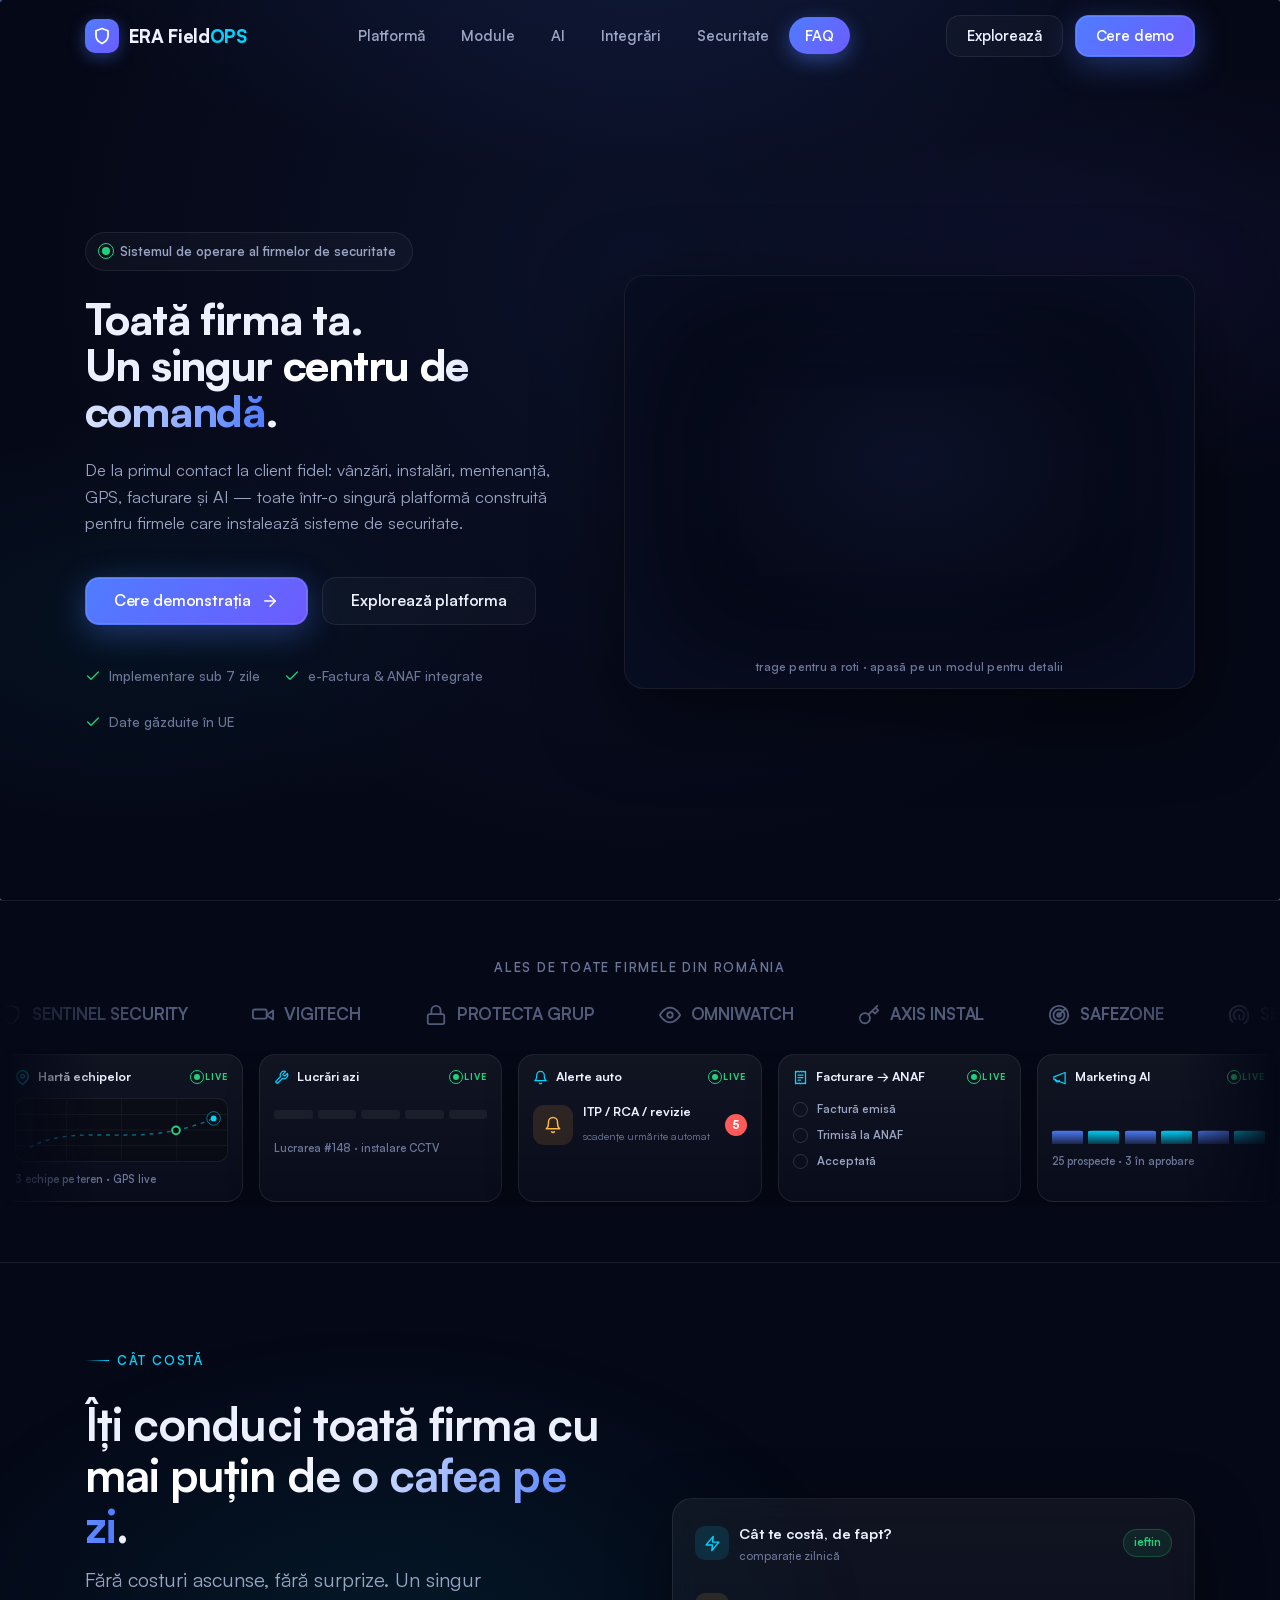
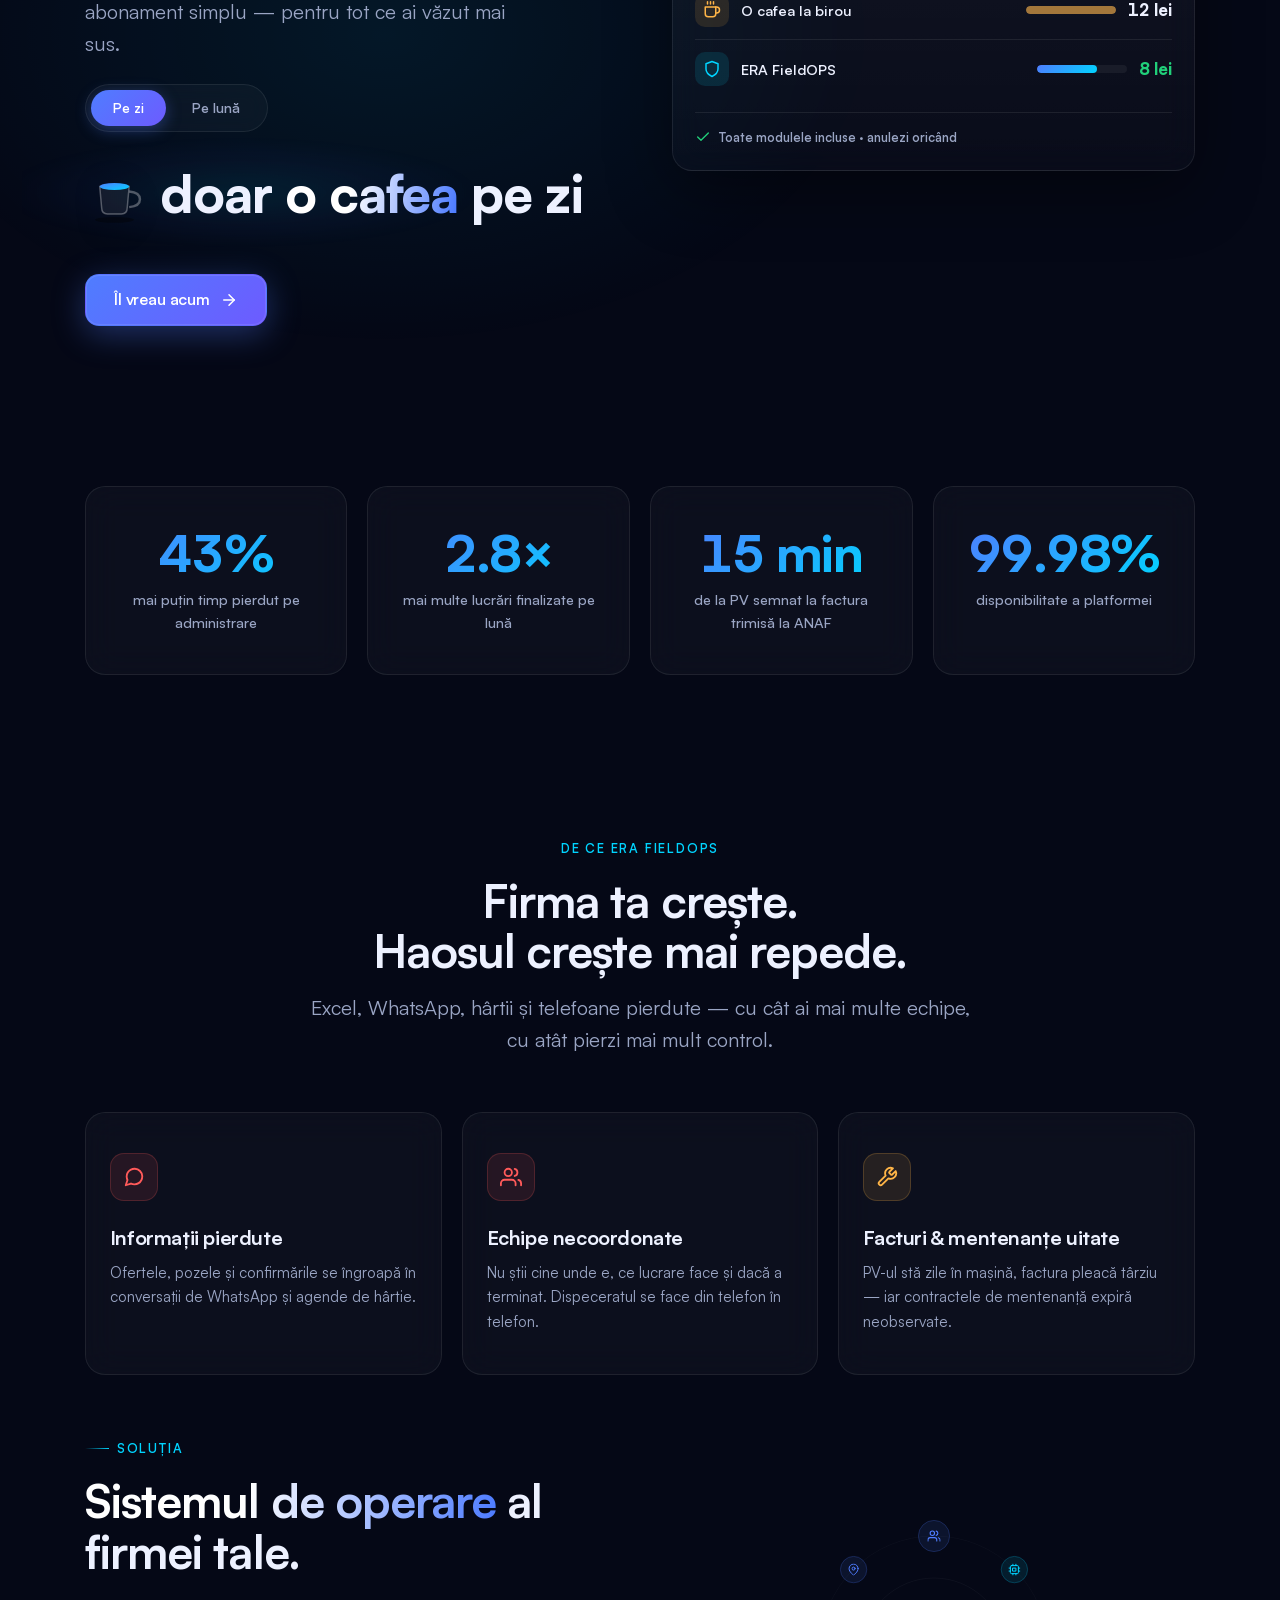
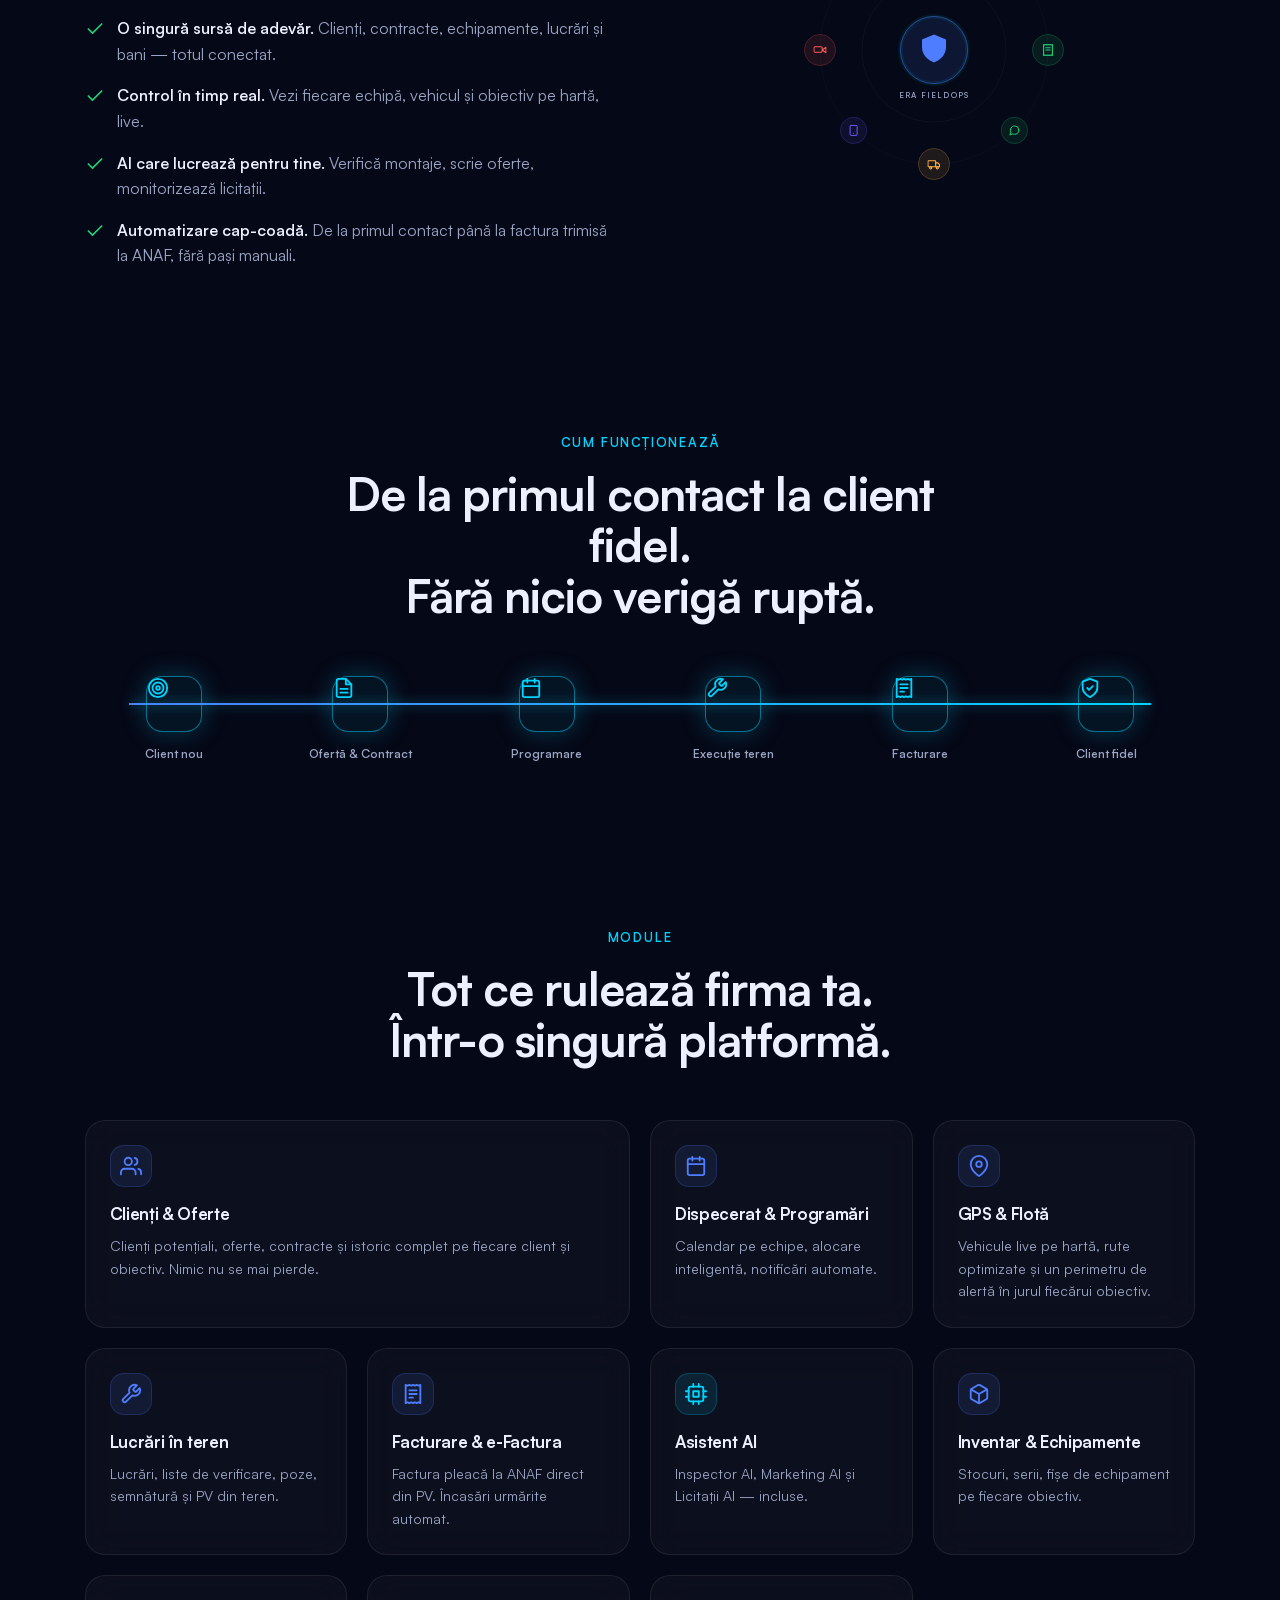
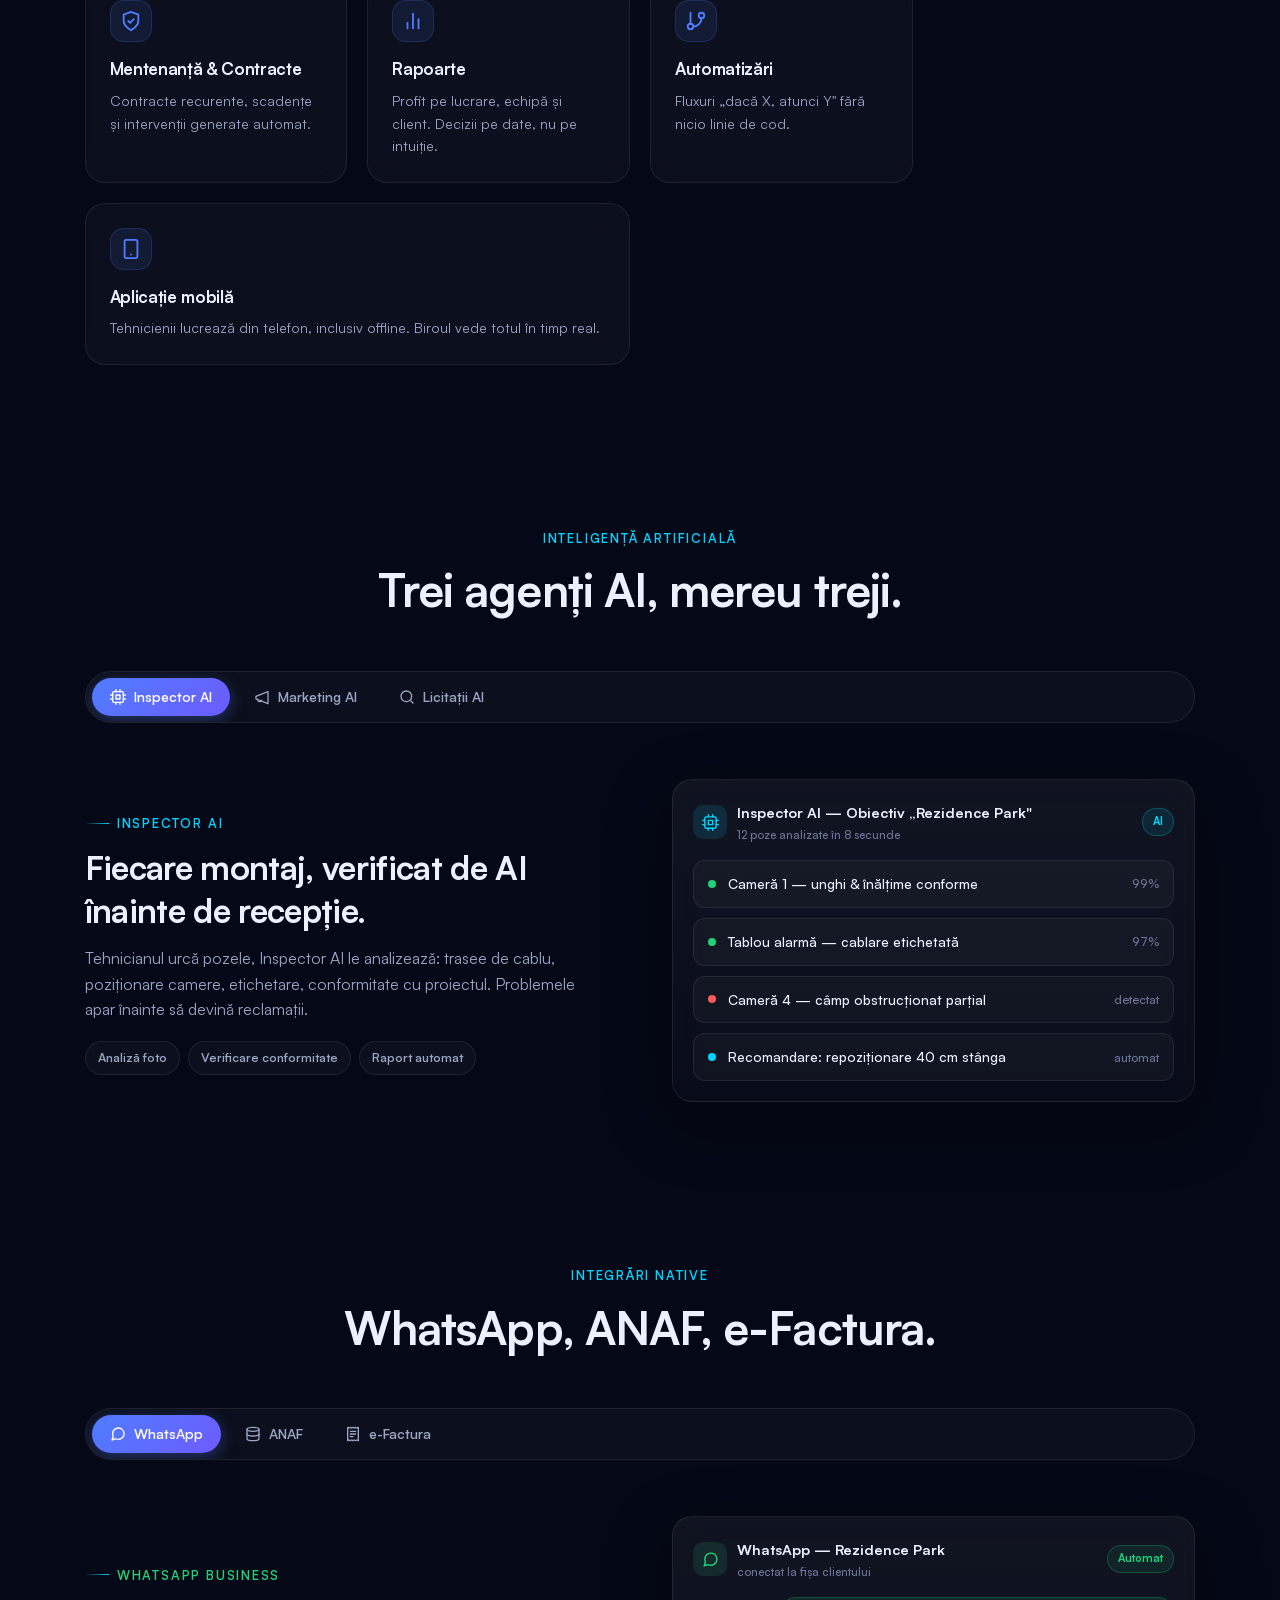
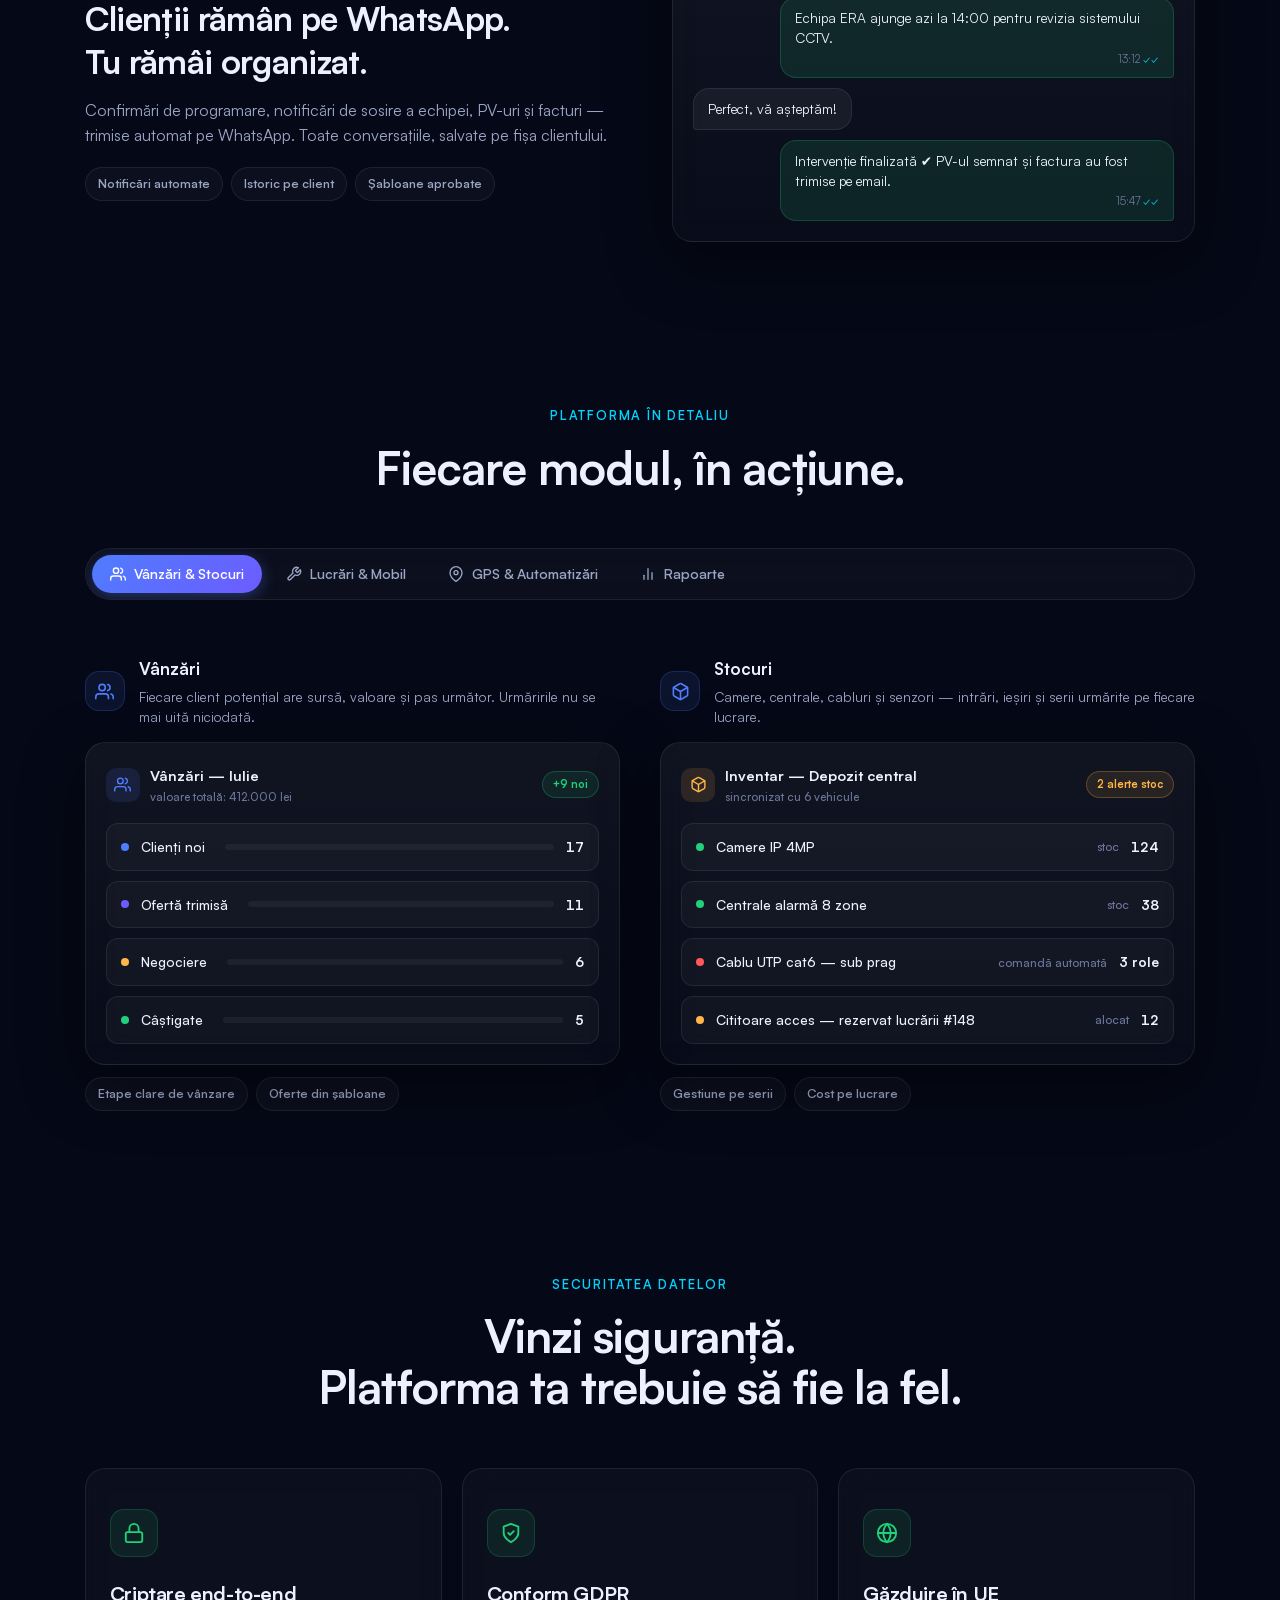
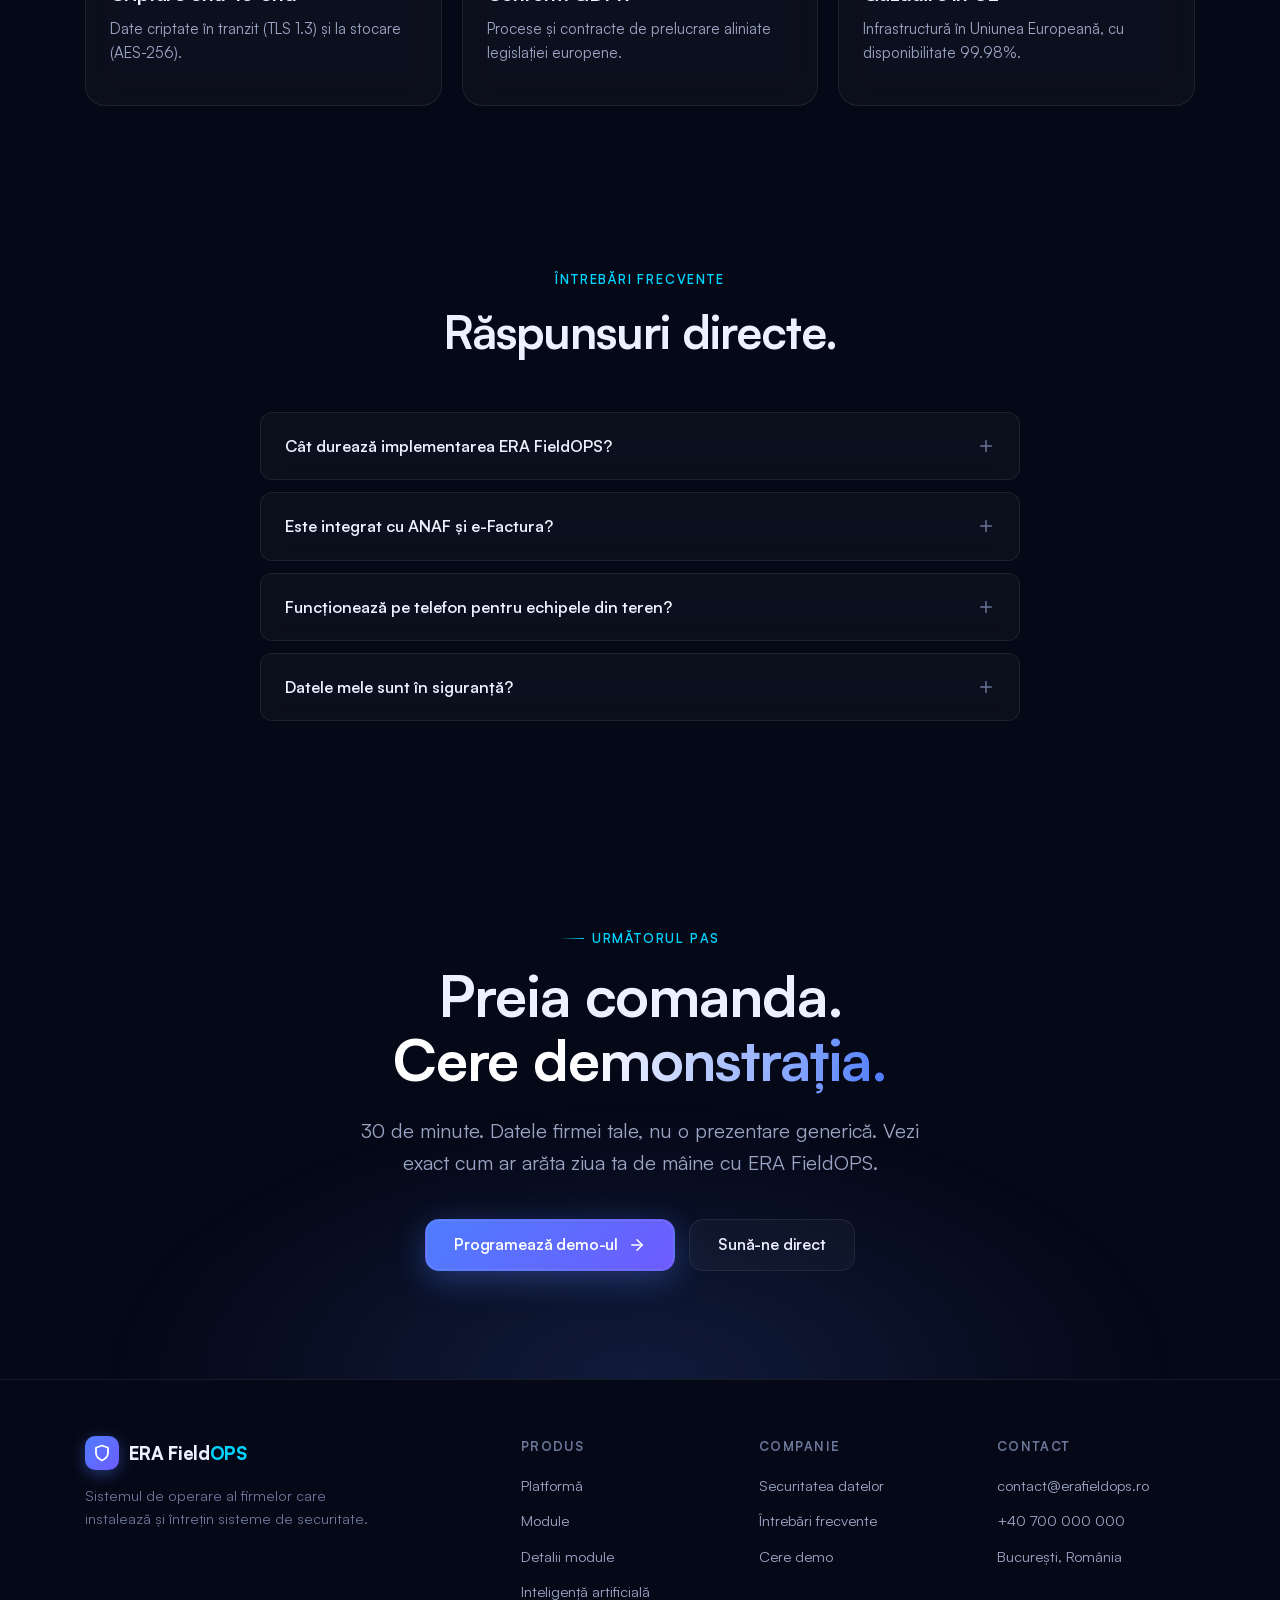
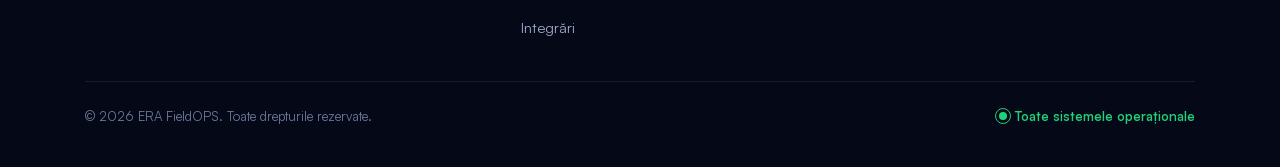
==== commit 81eb297e: "Remove the dedicated full-bleed 3D core section Now that the nucleus lives in the hero, the "Toate m" ====
--- a/index.html
+++ b/index.html
@@ -170,24 +170,6 @@
   </div>
 </section>
 
-<!-- ===== 3D MODULE CORE ===== -->
-<section class="section core3d-sec" id="sistem" aria-label="Sistemul de operare vizualizat în 3D">
-  <div class="container">
-    <div class="section-head center reveal core3d-head">
-      <span class="eyebrow">Sistemul de operare</span>
-      <h2>Toate modulele.<br><span class="grad-text">Un singur creier.</span></h2>
-      <p class="lead">Fiecare modul alimentează același nucleu — datele curg dintr-o parte în alta, în timp real. Rotește-l cu mouse-ul sau degetul.</p>
-    </div>
-    <div class="core3d-stage reveal" data-delay="1">
-      <canvas id="core3d" aria-hidden="true"></canvas>
-      <div class="core3d-tip" id="core3dTip" role="status">
-        <b id="core3dTipTitle"></b>
-        <p id="core3dTipDesc"></p>
-      </div>
-      <div class="core3d-hint">trage pentru a roti · mișcă mouse-ul prin rețea · apasă pe un modul pentru detalii</div>
-    </div>
-  </div>
-</section>
 
 <!-- ===== 2. TRUSTED BY ===== -->
 <section class="trusted" aria-label="Companii care folosesc ERA FieldOPS">
--- a/assets/css/style.css
+++ b/assets/css/style.css
@@ -399,26 +399,12 @@
 @keyframes dashMove { to { stroke-dashoffset: -12; } }
 @keyframes objPing { 0% { transform: scale(0.4); opacity: 1; } 100% { transform: scale(1.6); opacity: 0; } }
 
-/* ---------- 3D module core (full-bleed, interactive) ---------- */
-.core3d-sec { padding-top: var(--space-5); }
-.core3d-stage {
-  position: relative;
-  width: 100vw; margin-left: calc(50% - 50vw);
-  height: clamp(480px, 78vh, 860px);
-  overflow: hidden;
-  background: radial-gradient(ellipse 55% 60% at 50% 45%, #0B1128, #050816 74%);
-  border-block: 1px solid var(--border);
-  box-shadow: inset 0 0 180px rgba(79,125,255,0.06);
-  cursor: grab; touch-action: pan-y;
-}
-.core3d-stage:active { cursor: grabbing; }
-#core3d { position: absolute; inset: 0; width: 100%; height: 100%; display: block; }
+/* ---------- 3D module core (hero embed) ---------- */
 .core3d-hint {
   position: absolute; bottom: 16px; left: 0; right: 0; text-align: center;
   font-size: 0.78rem; font-weight: 600; color: var(--text-3);
   letter-spacing: 0.02em; pointer-events: none; z-index: 2;
 }
-@media (max-width: 768px) { .core3d-stage { height: clamp(400px, 64vh, 560px); } }
 
 /* small description card that appears when a module node is clicked */
 .core3d-tip {
@@ -441,25 +427,6 @@
 .core3d-tip b { display: block; font-size: 0.86rem; font-weight: 800; color: var(--ai); margin-bottom: 4px; }
 .core3d-tip p { font-size: 0.78rem; line-height: 1.4; color: var(--text-2); }
 @media (max-width: 480px) { .core3d-tip { width: 180px; } }
-
-/* dedicated entrance for the "Toate modulele. Un singur creier." heading */
-.core3d-head.reveal { opacity: 1; transform: none; }
-@media (prefers-reduced-motion: no-preference) {
-  .core3d-head .eyebrow, .core3d-head h2, .core3d-head .lead { opacity: 0; }
-  .core3d-head .grad-text { display: inline-block; }
-  .core3d-head.in-view .eyebrow { animation: chEyebrow 0.6s var(--ease) both; }
-  .core3d-head.in-view h2 { animation: chLine 0.75s cubic-bezier(0.34, 1.5, 0.5, 1) 0.12s both; }
-  .core3d-head.in-view .grad-text { animation: chBrain 0.85s cubic-bezier(0.34, 1.56, 0.64, 1) 0.42s both, gradShift 6s ease-in-out 1.35s infinite alternate; }
-  .core3d-head.in-view .lead { animation: chLead 0.7s var(--ease) 0.58s both; }
-}
-@keyframes chEyebrow { 0% { opacity: 0; transform: translateY(-12px); letter-spacing: 0.34em; } 100% { opacity: 1; transform: none; letter-spacing: 0.14em; } }
-@keyframes chLine { 0% { opacity: 0; transform: translateY(28px); } 100% { opacity: 1; transform: none; } }
-@keyframes chBrain {
-  0% { opacity: 0; transform: scale(0.55); filter: blur(9px); }
-  55% { opacity: 1; transform: scale(1.09); filter: blur(0) drop-shadow(0 0 16px rgba(0,212,255,0.75)); }
-  100% { transform: scale(1); filter: none; }
-}
-@keyframes chLead { 0% { opacity: 0; transform: translateY(16px); } 100% { opacity: 1; transform: none; } }
 
 /* ---------- Trusted by ---------- */
 .trusted { padding: var(--space-5) 0; border-block: 1px solid var(--border); }
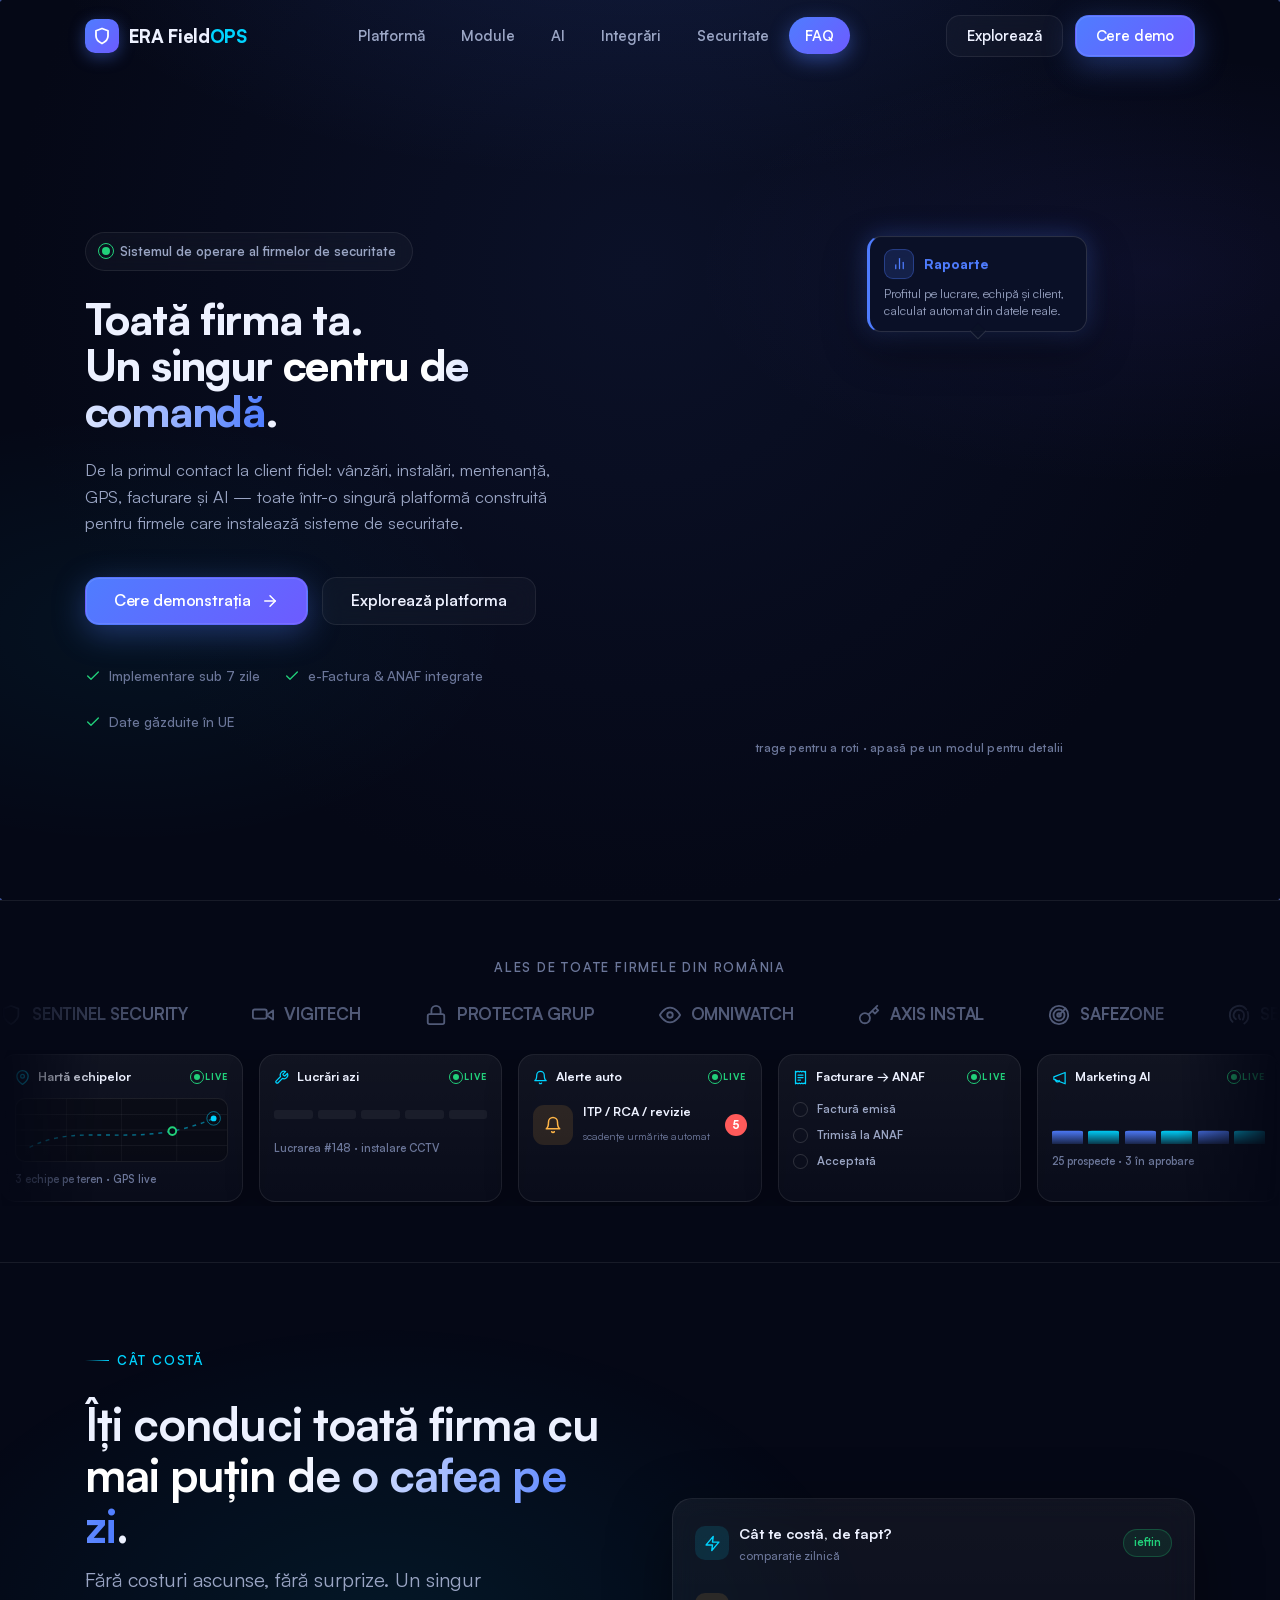
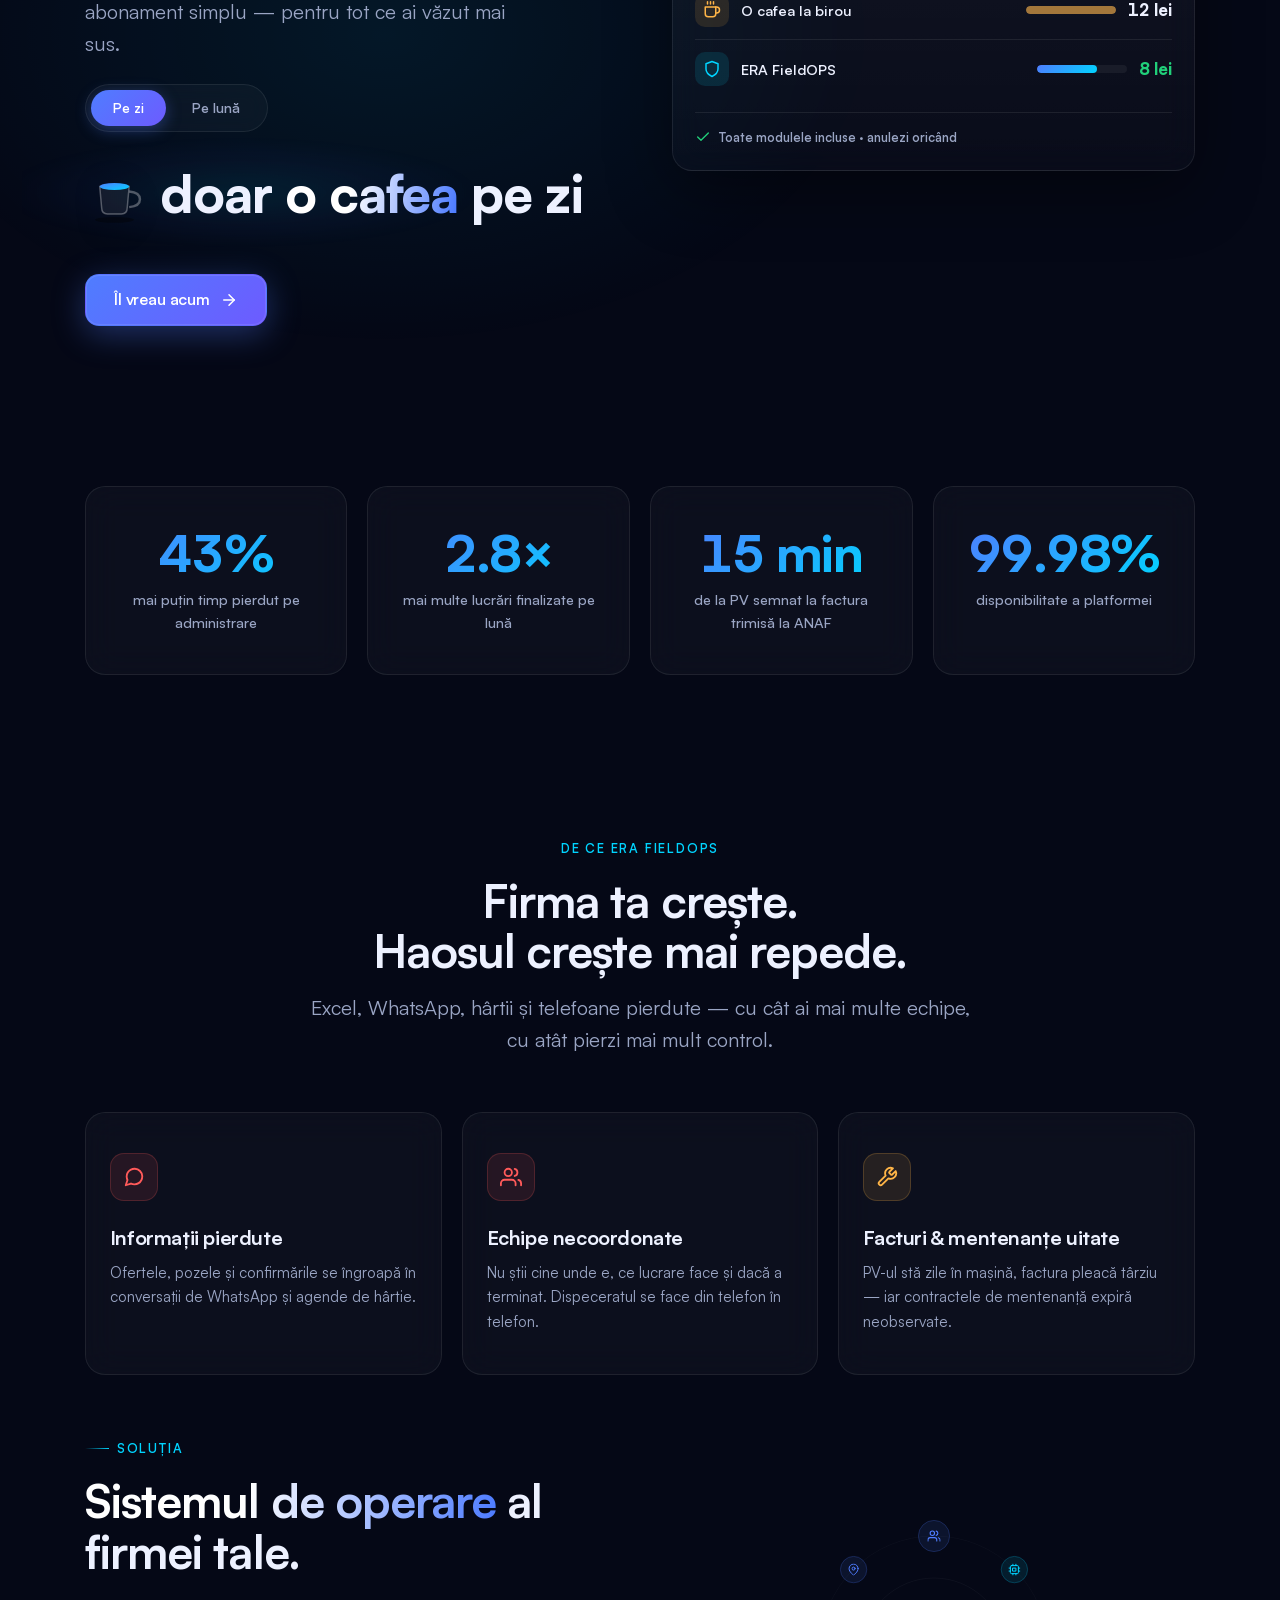
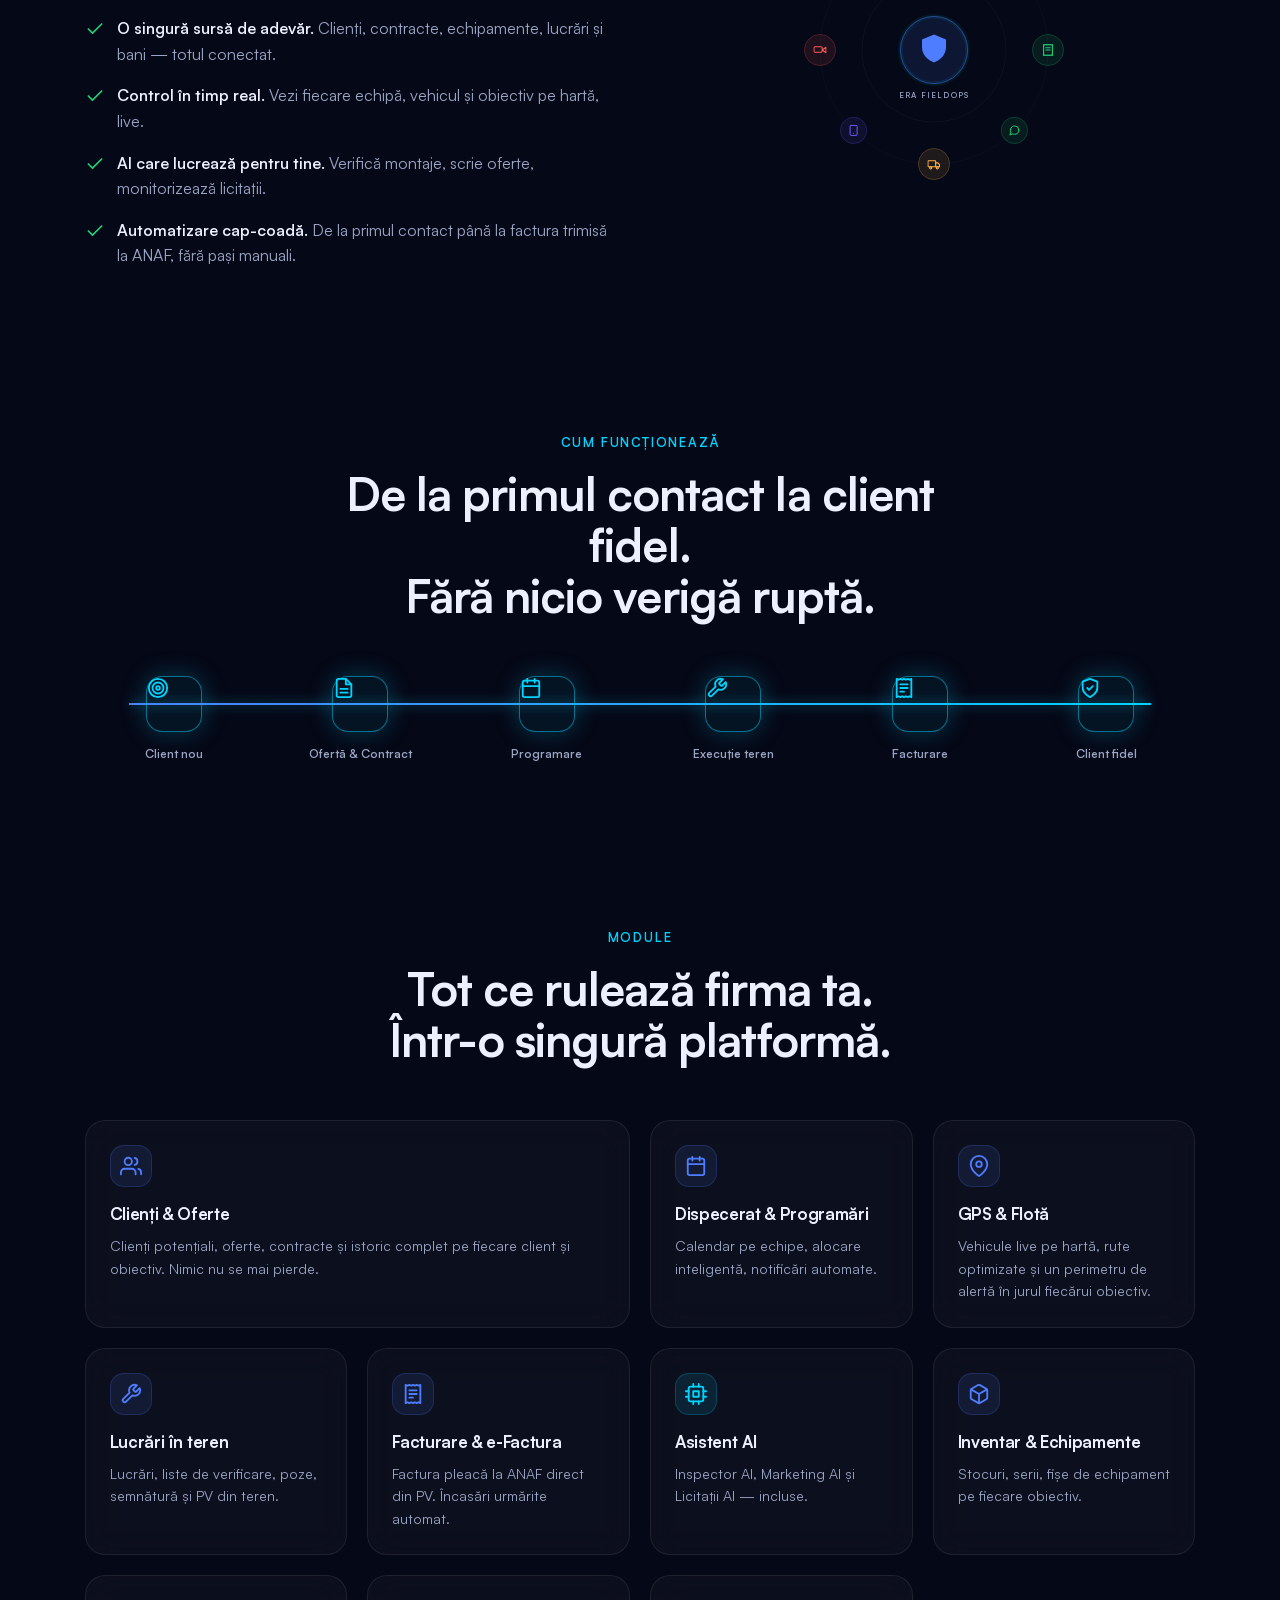
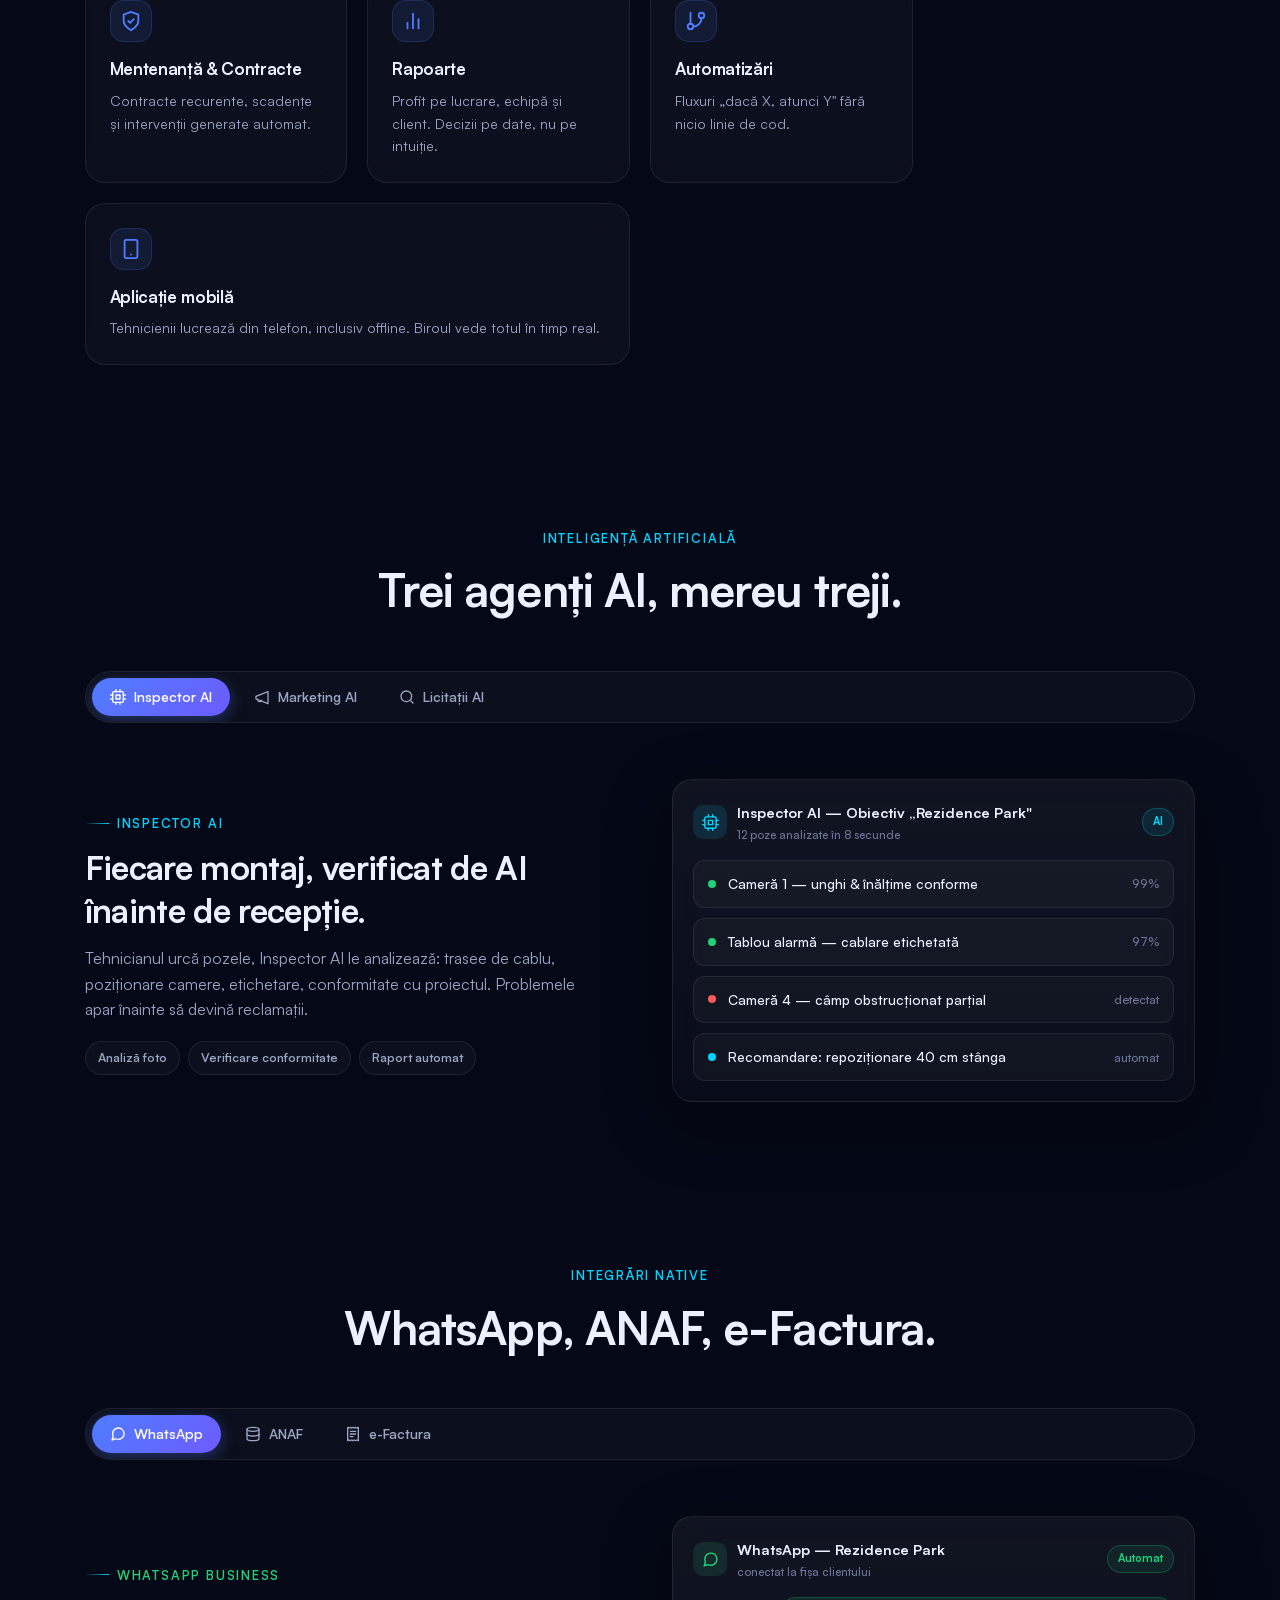
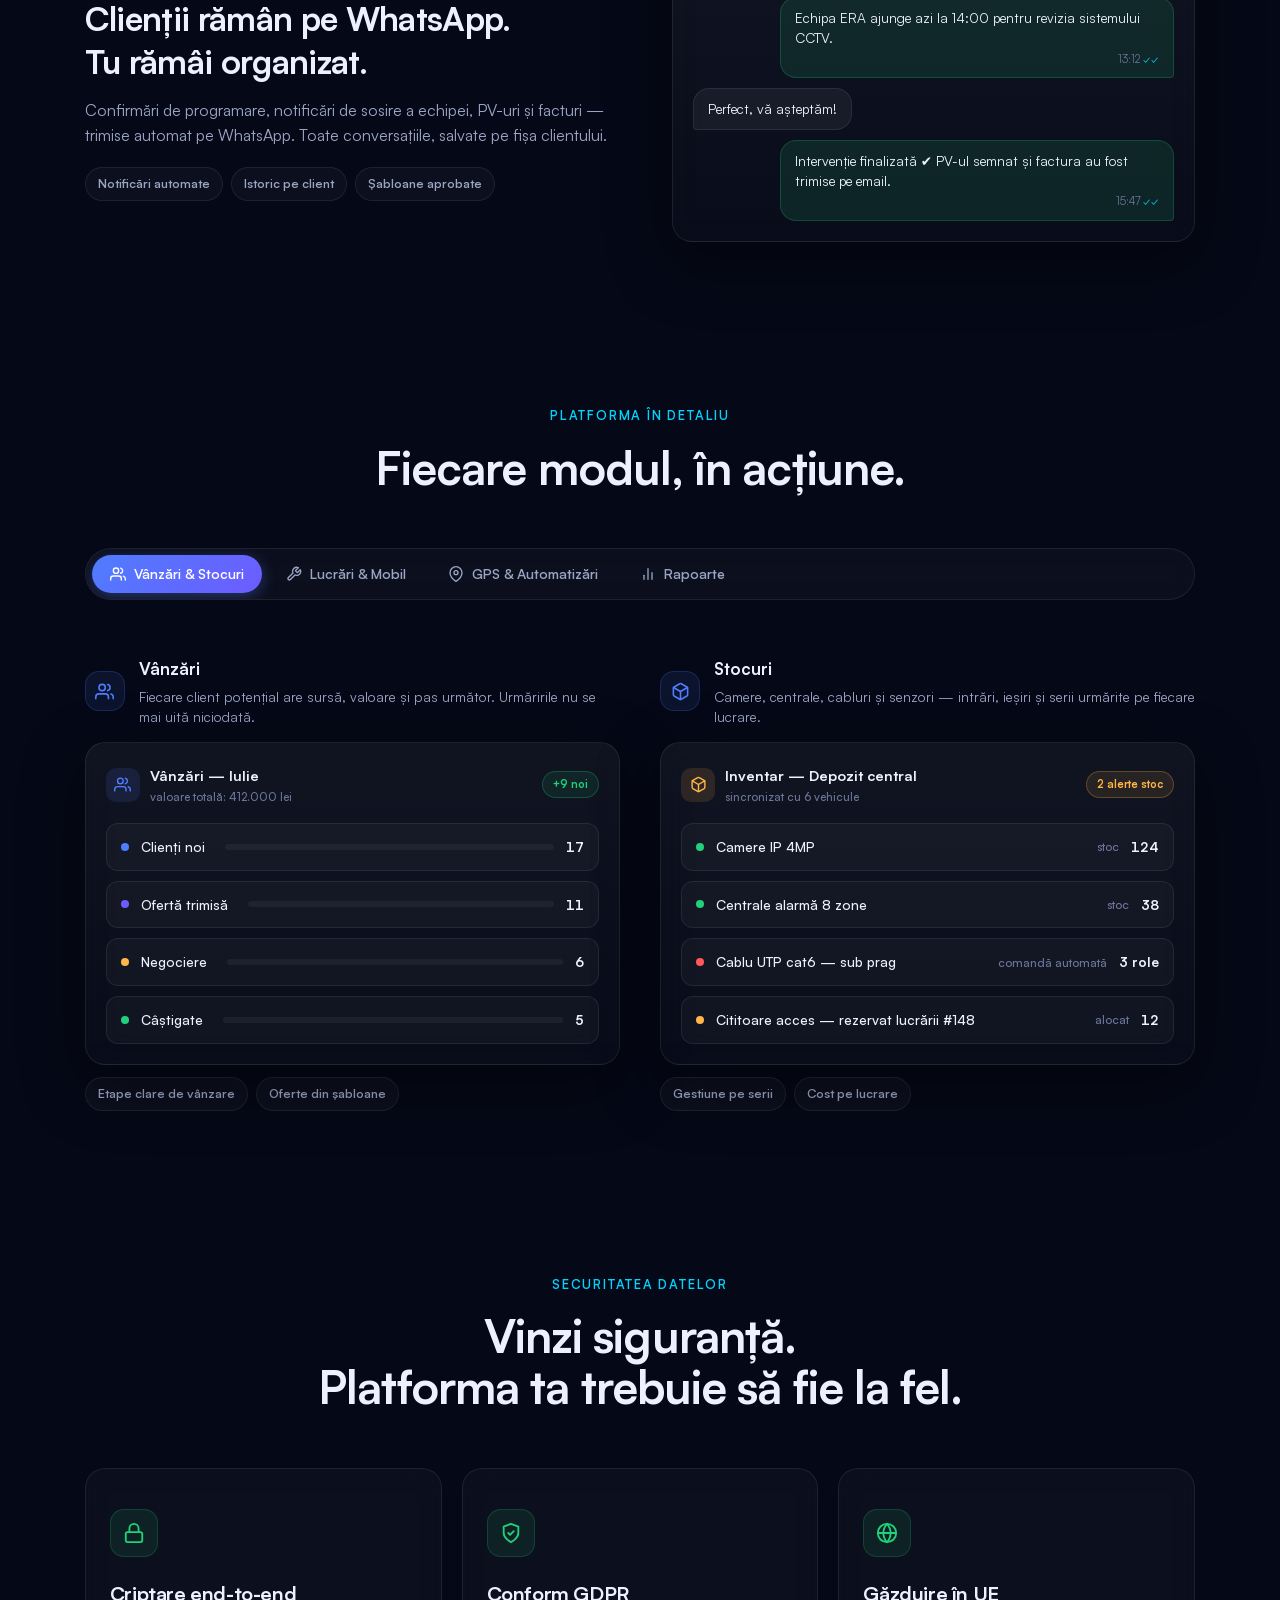
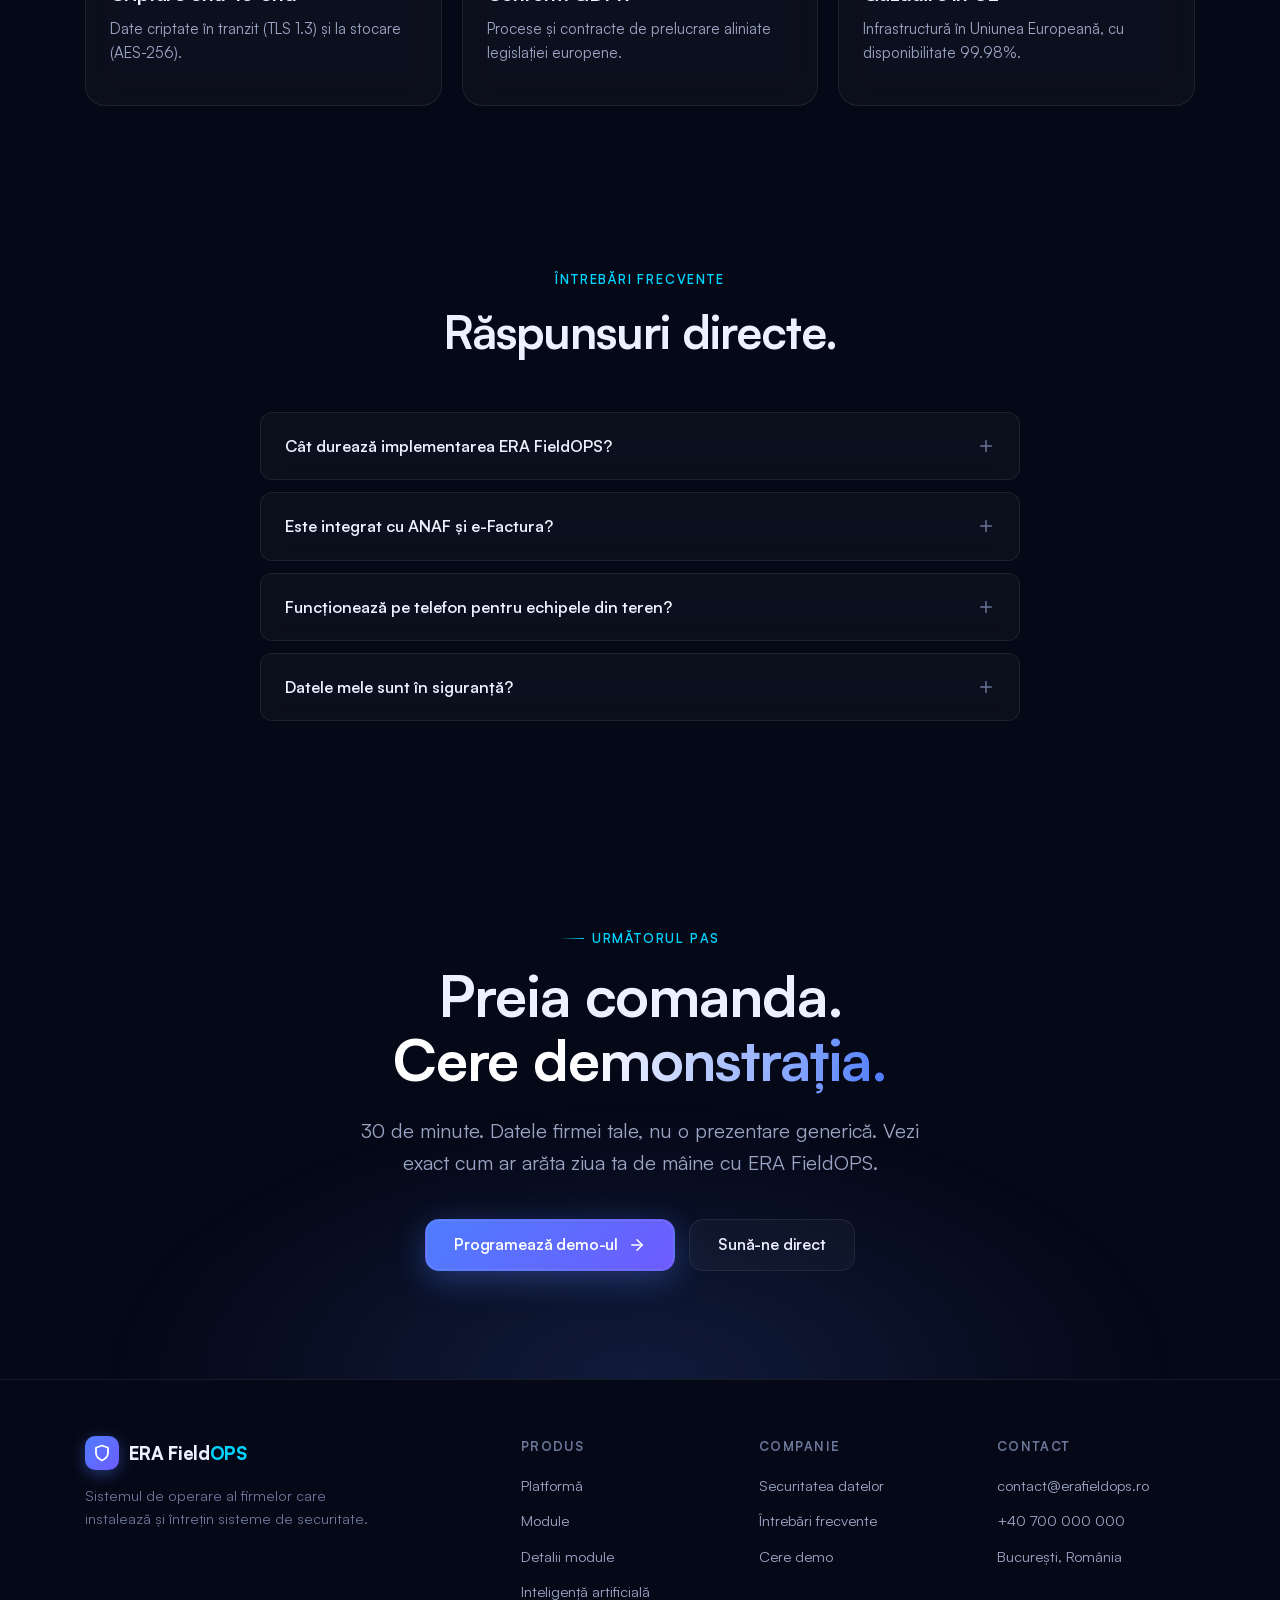
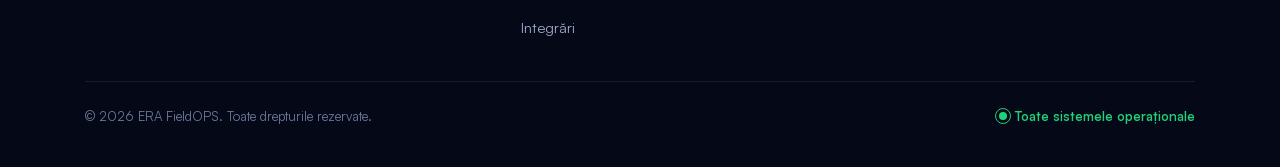
==== commit 3e82693e: "Give each module's detail card its own icon and accent color The nucleus tip card now shows a colore" ====
--- a/index.html
+++ b/index.html
@@ -162,7 +162,10 @@
     <div class="hero-core" aria-hidden="true">
       <canvas id="core3dHero" aria-hidden="true"></canvas>
       <div class="core3d-tip" id="core3dHeroTip" role="status">
-        <b id="core3dHeroTipTitle"></b>
+        <div class="core3d-tip-head">
+          <span class="core3d-tip-icon"><svg aria-hidden="true"><use href="#i-cpu"/></svg></span>
+          <b id="core3dHeroTipTitle"></b>
+        </div>
         <p id="core3dHeroTipDesc"></p>
       </div>
       <div class="core3d-hint">trage pentru a roti · apasă pe un modul pentru detalii</div>
--- a/assets/css/style.css
+++ b/assets/css/style.css
@@ -379,13 +379,10 @@
 .hero-copy > *:nth-child(5) { transition-delay: 0.49s; }
 body.loaded .hero-copy > * { opacity: 1; transform: none; }
 
-/* ---------- Hero nucleus (mini embed of the 3D module core) ---------- */
+/* ---------- Hero nucleus (mini embed of the 3D module core, borderless) ---------- */
 .hero-core {
-  position: relative; border-radius: var(--radius); overflow: hidden;
-  height: clamp(340px, 46vh, 480px);
-  background: radial-gradient(ellipse 60% 60% at 50% 45%, #0B1128, #050816 74%);
-  border: 1px solid var(--border);
-  box-shadow: 0 24px 80px rgba(0, 0, 0, 0.5), inset 0 0 140px rgba(79,125,255,0.08);
+  position: relative;
+  height: clamp(420px, 62vh, 640px);
   cursor: grab; touch-action: pan-y;
   opacity: 0; transform: translateY(26px) scale(0.97);
   transition: opacity 1s var(--ease) 0.3s, transform 1s var(--ease) 0.3s;
@@ -393,7 +390,7 @@
 .hero-core:active { cursor: grabbing; }
 body.loaded .hero-core { opacity: 1; transform: none; }
 .hero-core canvas { position: absolute; inset: 0; width: 100%; height: 100%; display: block; }
-.hero-core .core3d-hint { bottom: 12px; font-size: 0.72rem; }
+.hero-core .core3d-hint { bottom: 4px; font-size: 0.72rem; }
 
 /* ---------- shared dash/ping keyframes (used by the mini live-card map) ---------- */
 @keyframes dashMove { to { stroke-dashoffset: -12; } }
@@ -406,17 +403,19 @@
   letter-spacing: 0.02em; pointer-events: none; z-index: 2;
 }
 
-/* small description card that appears when a module node is clicked */
+/* small description card that appears when a module node is clicked — the
+   accent color/icon are set inline per module via --tip-accent* custom props */
 .core3d-tip {
   position: absolute; top: 0; left: 0; z-index: 3; pointer-events: none;
   width: 220px; transform: translate(-50%, -100%) translateY(-14px);
   padding: 12px 14px; border-radius: 14px;
   background: rgba(11, 17, 40, 0.86);
   border: 1px solid var(--border-strong);
+  border-left: 3px solid var(--tip-accent, var(--ai));
   backdrop-filter: blur(16px); -webkit-backdrop-filter: blur(16px);
-  box-shadow: 0 16px 44px rgba(0, 0, 0, 0.45), 0 0 0 1px rgba(0,212,255,0.08);
+  box-shadow: 0 16px 44px rgba(0, 0, 0, 0.45), 0 0 26px var(--tip-accent-glow, rgba(0,212,255,0.2));
   opacity: 0; visibility: hidden;
-  transition: opacity 0.25s var(--ease), transform 0.25s var(--ease);
+  transition: opacity 0.25s var(--ease), transform 0.25s var(--ease), box-shadow 0.25s var(--ease);
 }
 .core3d-tip.show { opacity: 1; visibility: visible; transform: translate(-50%, -100%) translateY(-20px); }
 .core3d-tip::after {
@@ -424,7 +423,16 @@
   transform: translateX(-50%) rotate(45deg);
   background: rgba(11, 17, 40, 0.86); border-right: 1px solid var(--border-strong); border-bottom: 1px solid var(--border-strong);
 }
-.core3d-tip b { display: block; font-size: 0.86rem; font-weight: 800; color: var(--ai); margin-bottom: 4px; }
+.core3d-tip-head { display: flex; align-items: center; gap: 10px; margin-bottom: 6px; }
+.core3d-tip-icon {
+  width: 30px; height: 30px; border-radius: 9px; flex-shrink: 0;
+  display: grid; place-items: center;
+  background: var(--tip-accent-soft, rgba(0,212,255,0.14));
+  border: 1px solid var(--tip-accent-glow, rgba(0,212,255,0.3));
+  color: var(--tip-accent, var(--ai));
+}
+.core3d-tip-icon svg { width: 15px; height: 15px; }
+.core3d-tip b { font-size: 0.86rem; font-weight: 800; color: var(--tip-accent, var(--ai)); }
 .core3d-tip p { font-size: 0.78rem; line-height: 1.4; color: var(--text-2); }
 @media (max-width: 480px) { .core3d-tip { width: 180px; } }
 
@@ -998,7 +1006,7 @@
   .hero-actions { justify-content: center; }
   .hero-meta { justify-content: center; }
   .hero-badge { margin-inline: auto; }
-  .hero-core { height: 280px; margin-top: 16px; }
+  .hero-core { height: 360px; margin-top: 16px; }
   .solution-grid, .feature-row { grid-template-columns: 1fr; }
   .feature-row.flip .feature-copy { order: 1; }
   .feature-row.flip .feature-visual { order: 2; }
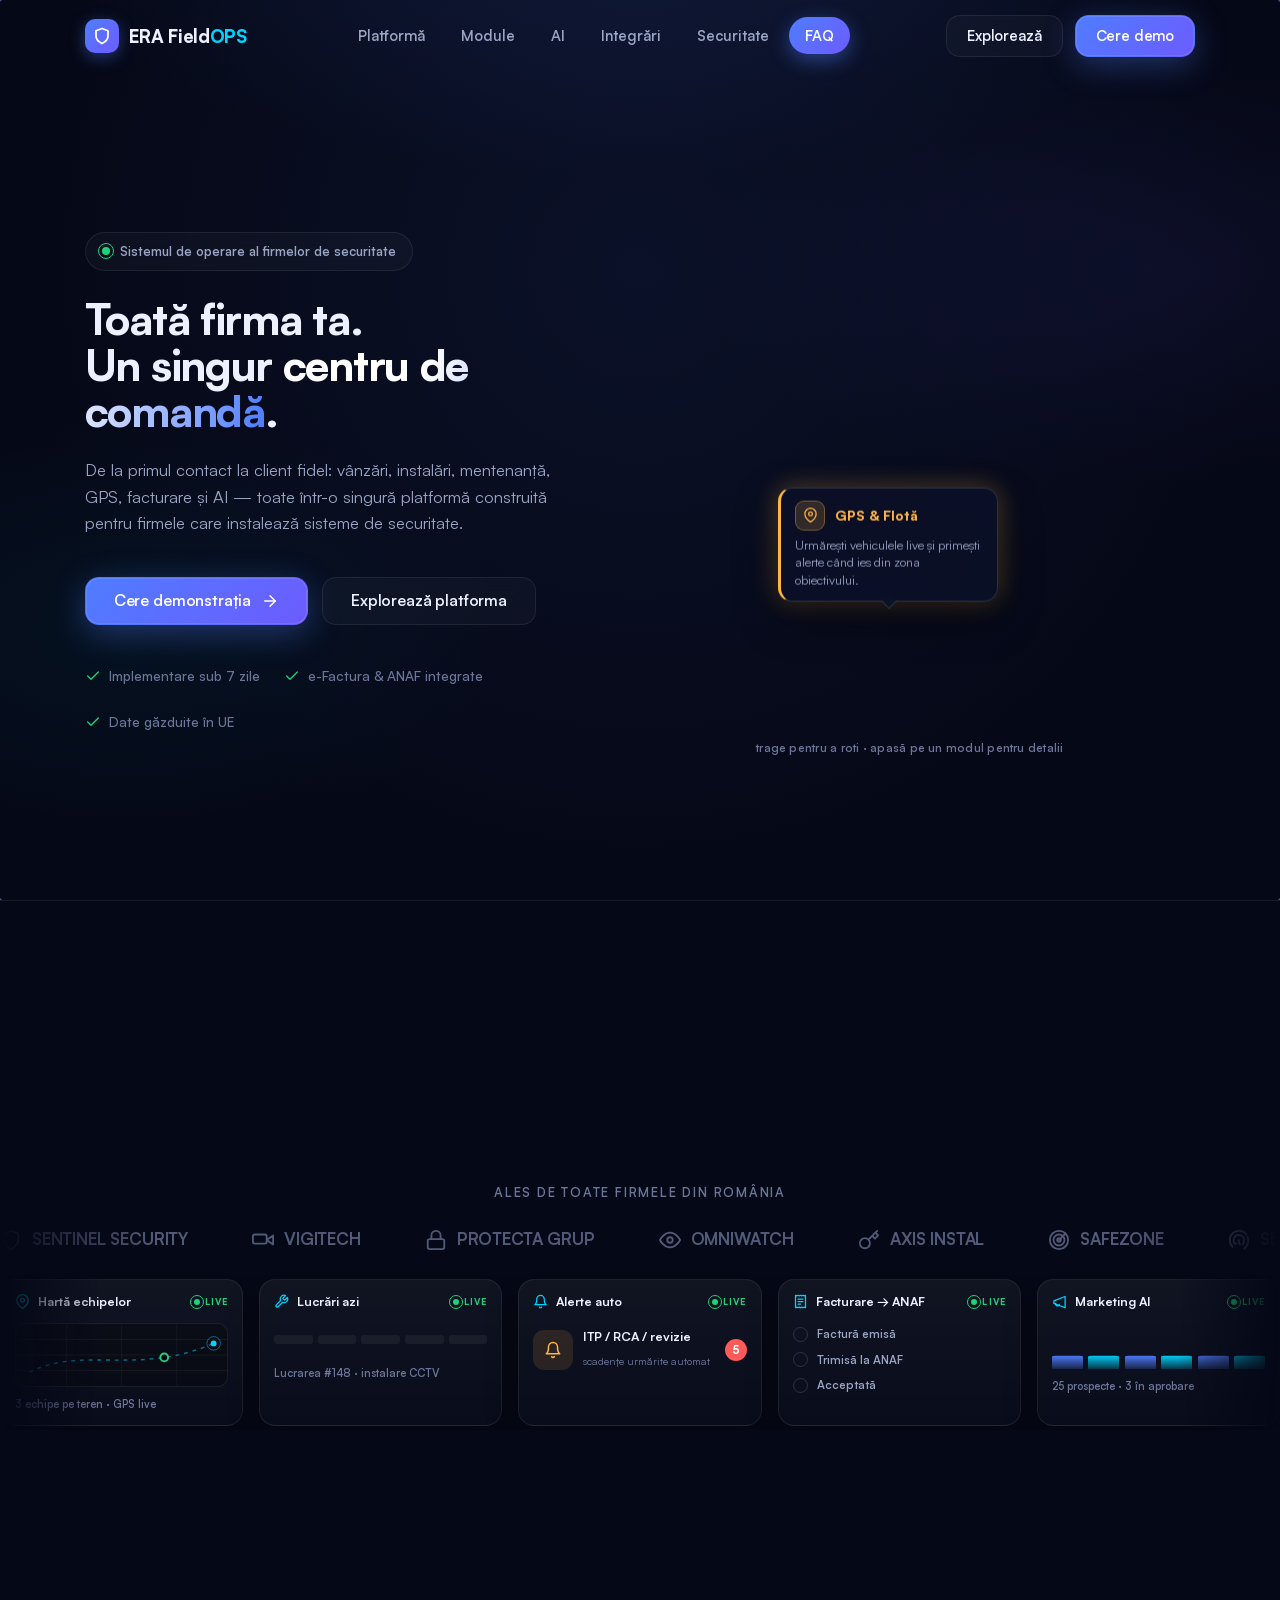
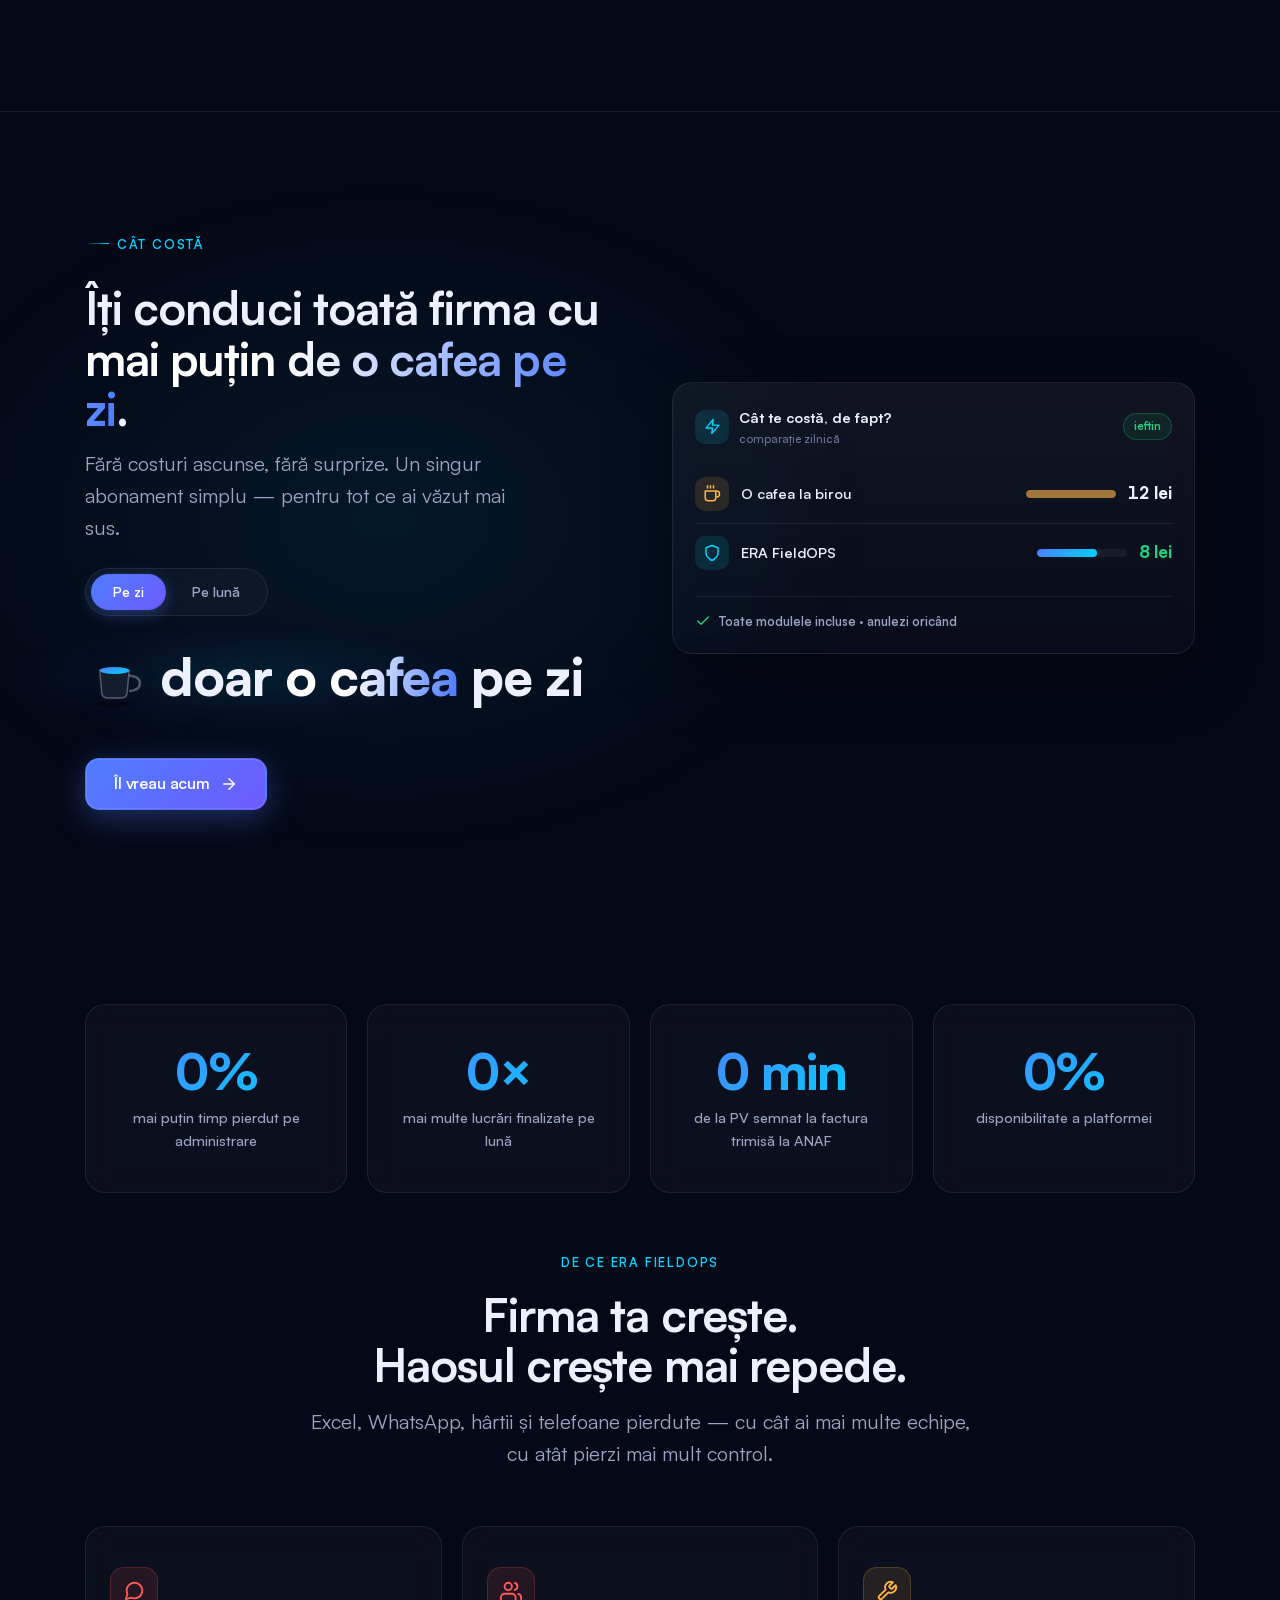
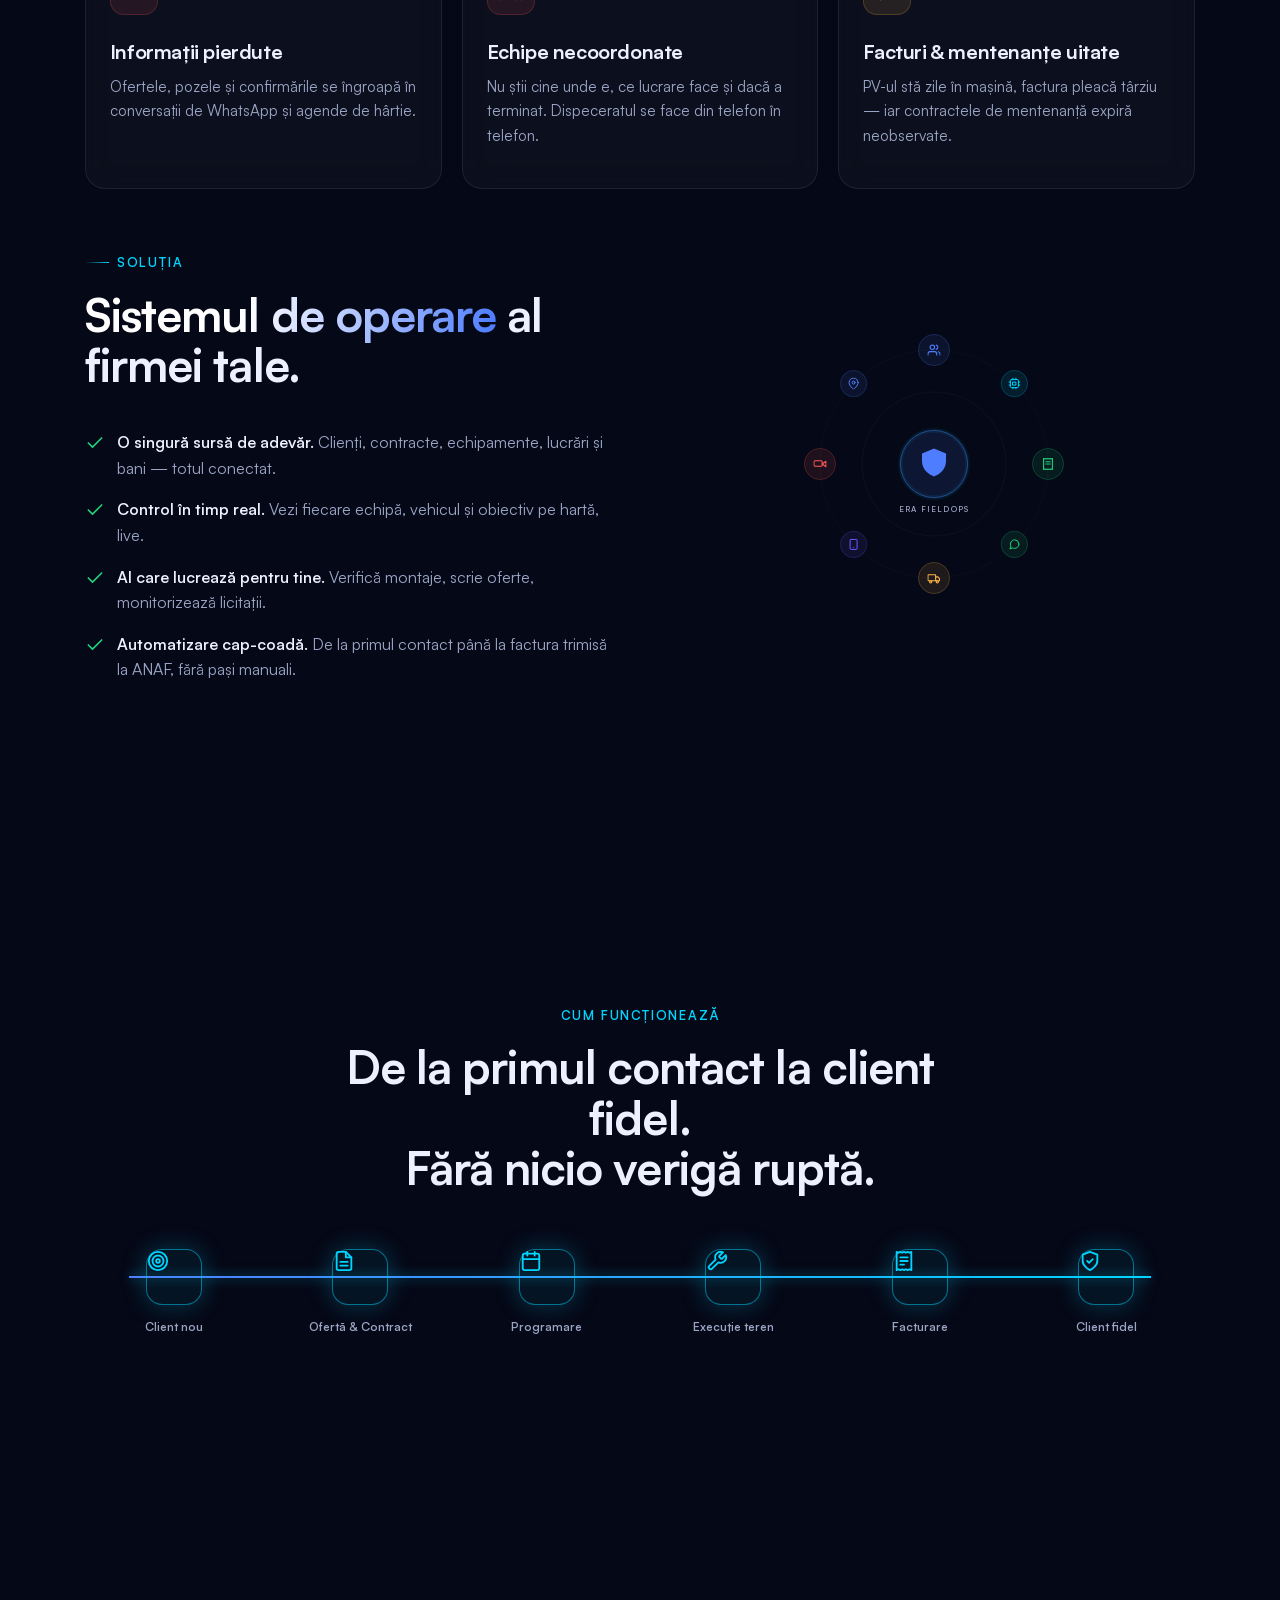
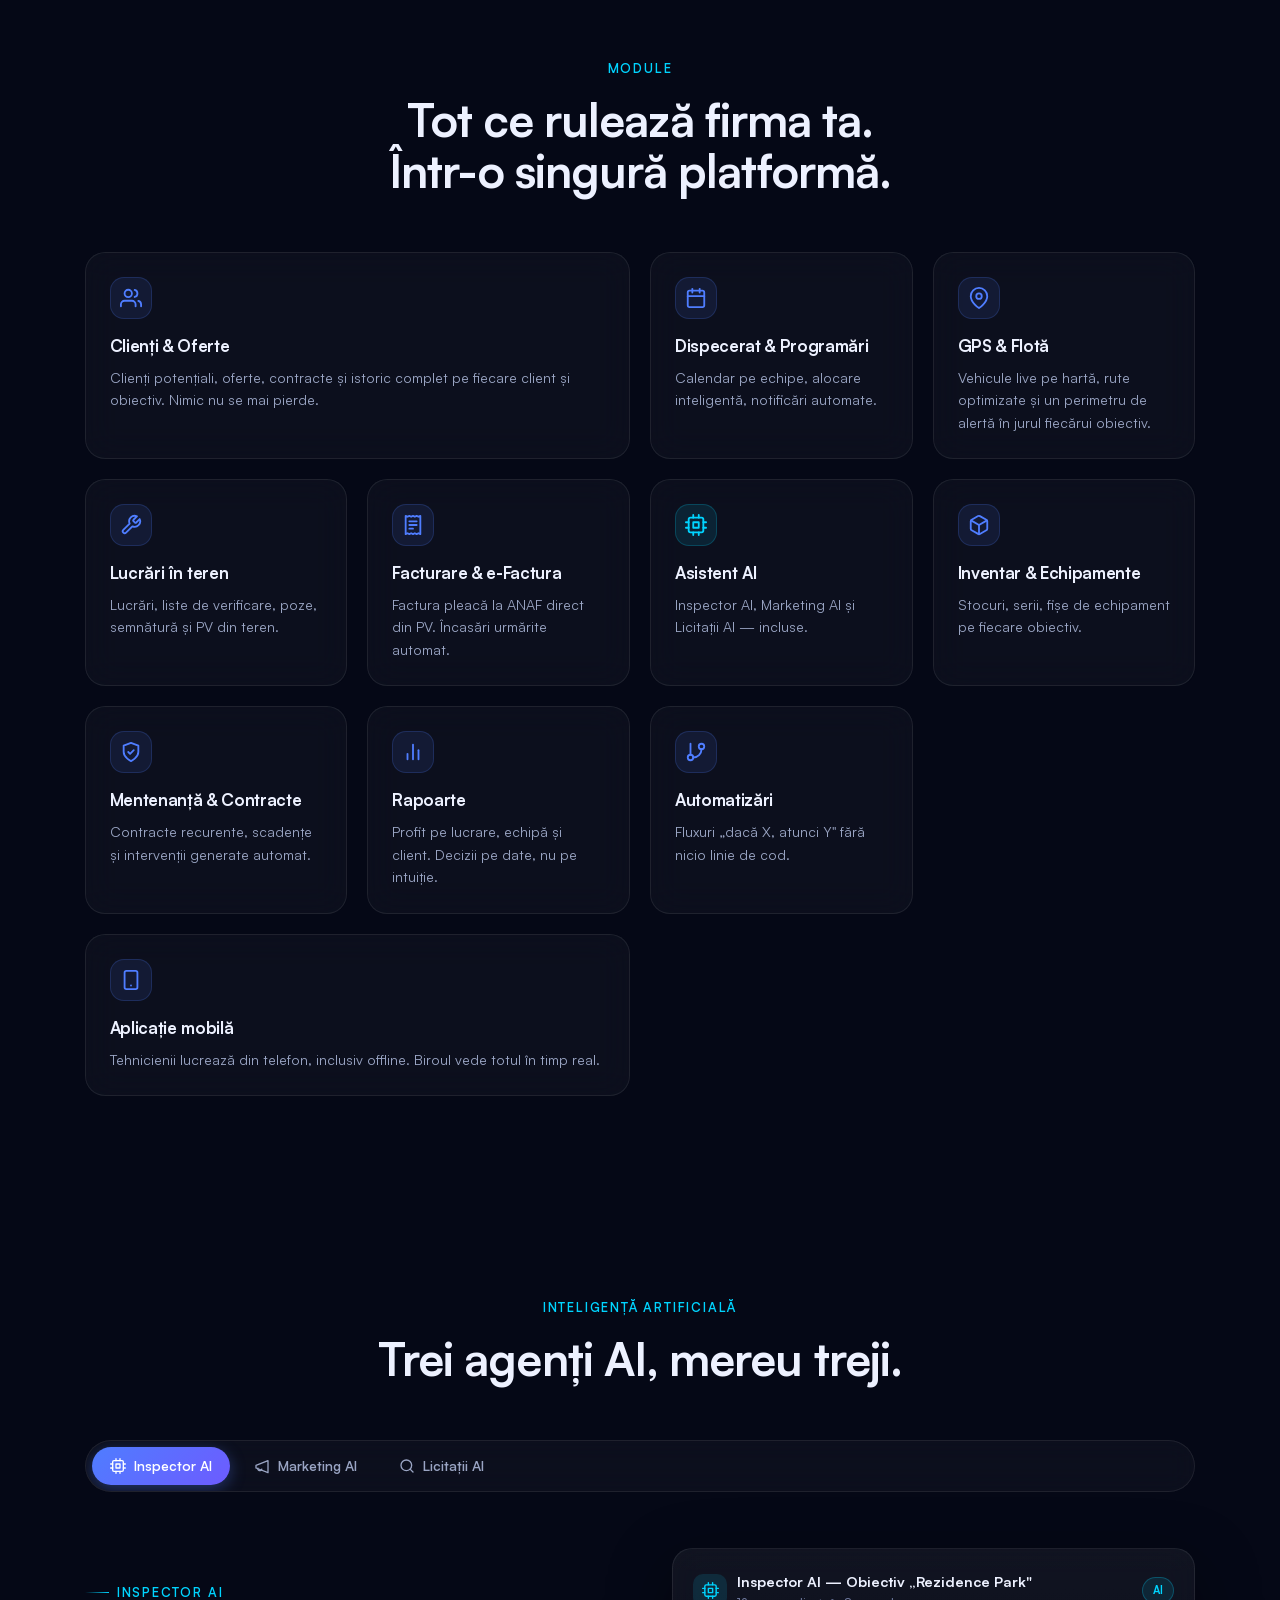
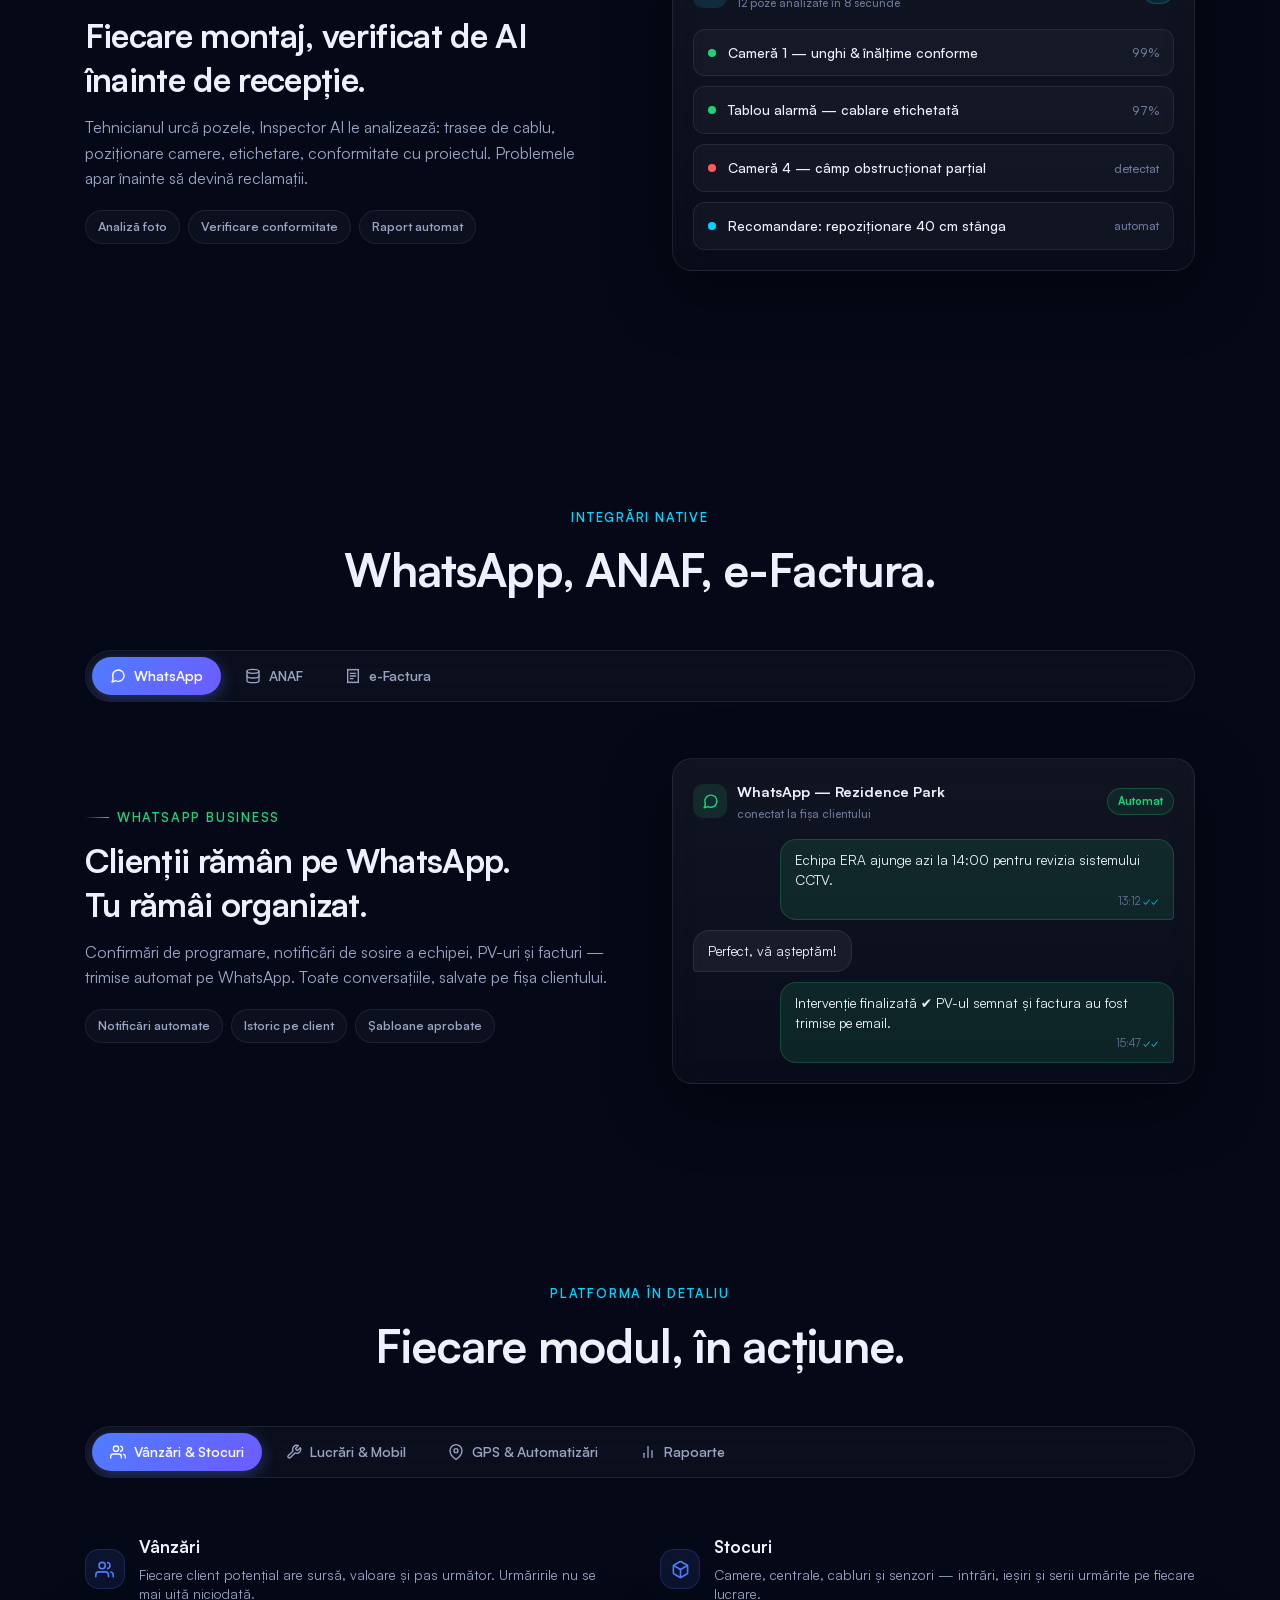
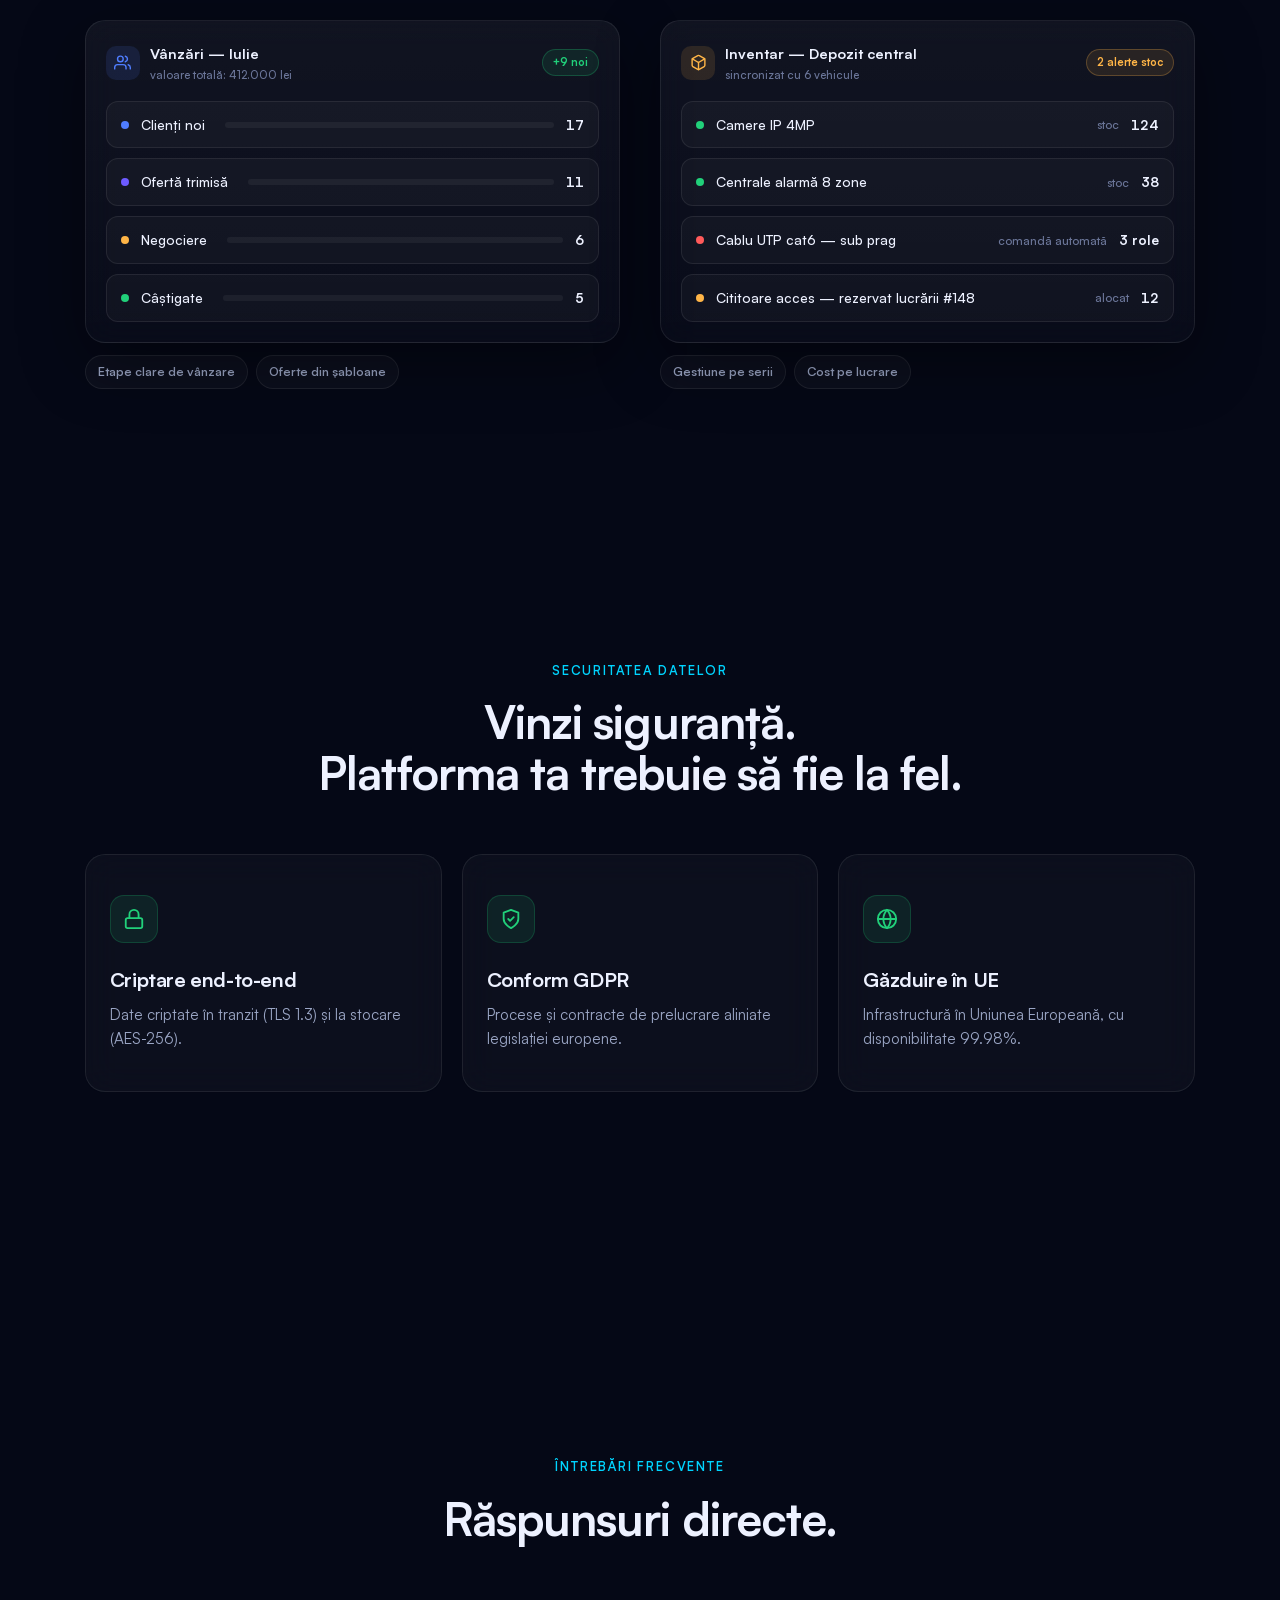
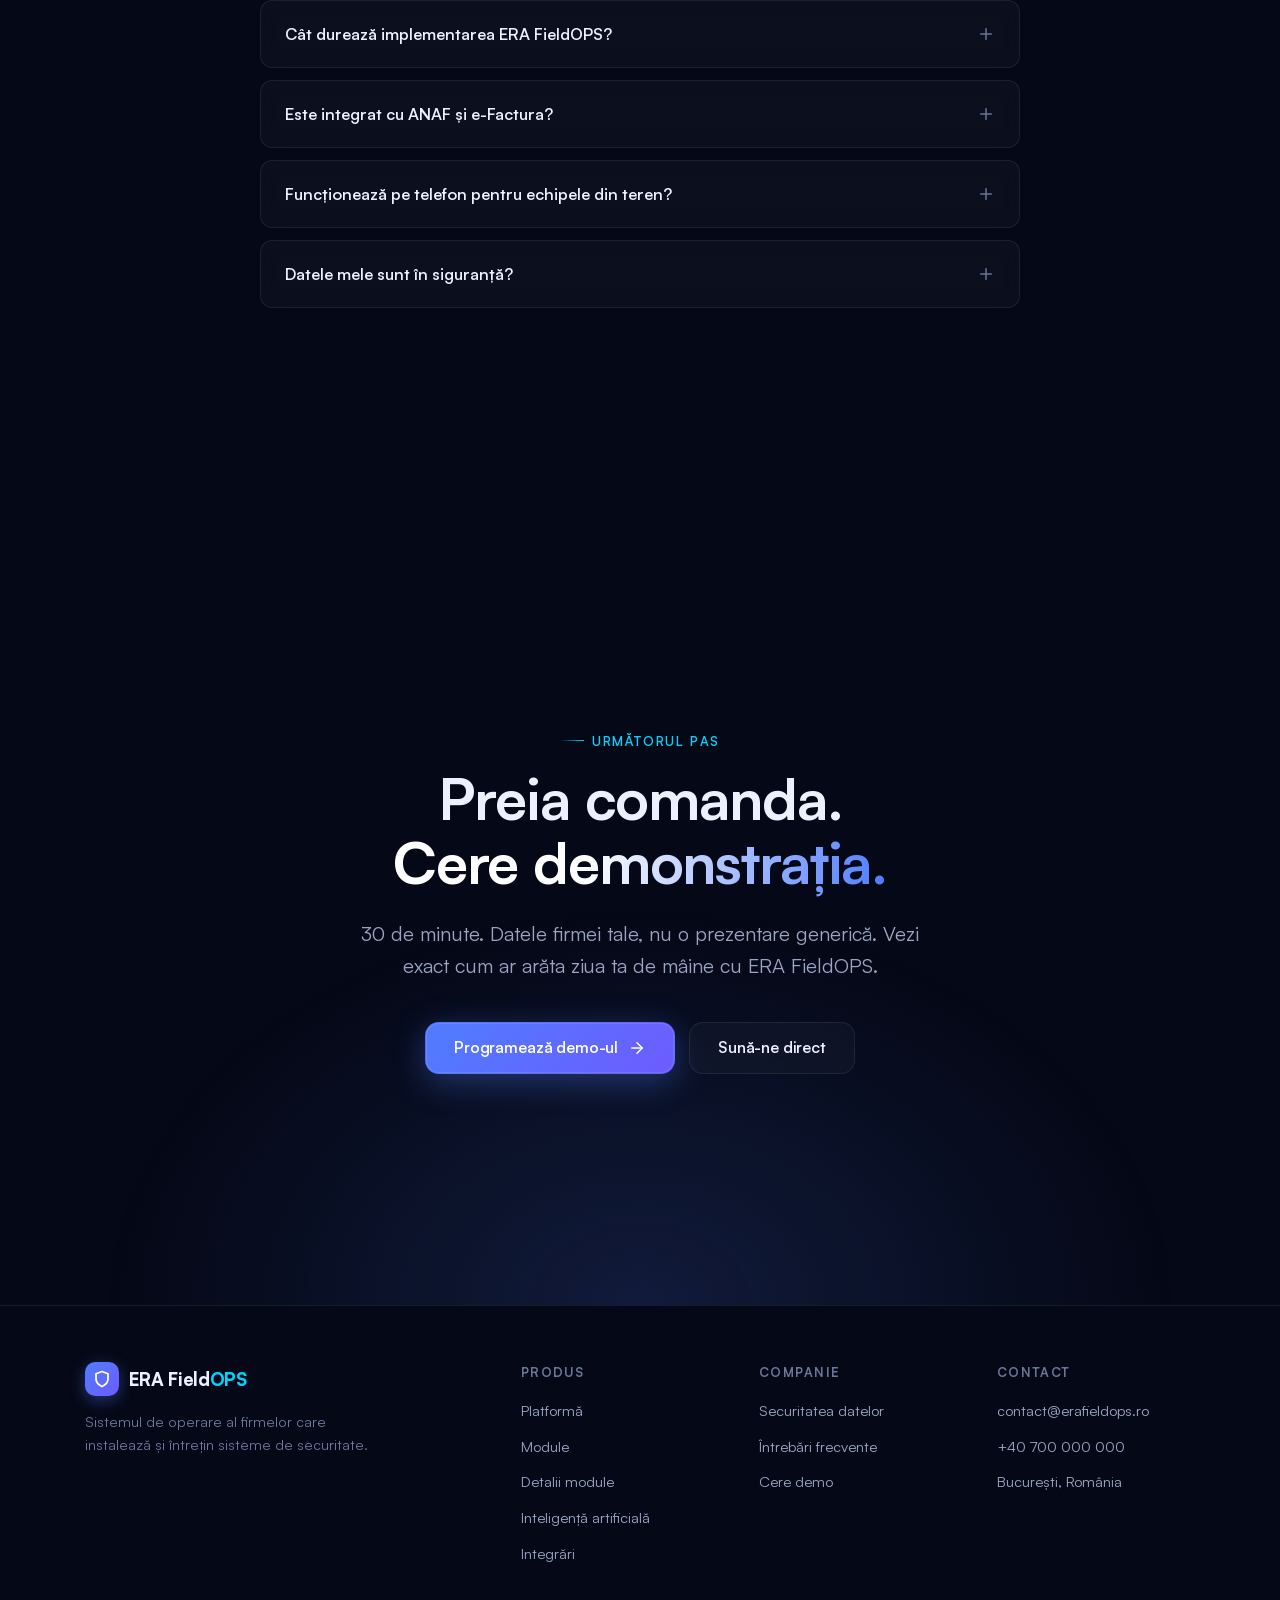
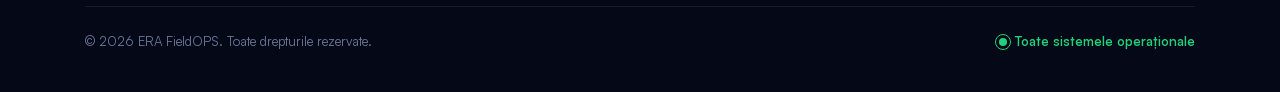
==== commit a16fd1a7: "Merge the stats slide into the platform/problem slide The "Rezultate" stats section was its own thin" ====
--- a/index.html
+++ b/index.html
@@ -323,21 +323,15 @@
   </div>
 </section>
 
-<!-- ===== 3. STATISTICI ===== -->
-<section class="section" aria-label="Rezultate">
-  <div class="container">
-    <div class="stats-grid">
+<!-- ===== 3-5. STATISTICI + PROBLEMA + SOLUȚIA ===== -->
+<section class="section" id="platforma">
+  <div class="container">
+    <div class="stats-grid" style="margin-bottom:var(--space-5)">
       <div class="stat-card reveal"><div class="stat-num"><span class="counter" data-target="43">0</span>%</div><div class="stat-label">mai puțin timp pierdut pe administrare</div></div>
       <div class="stat-card reveal" data-delay="1"><div class="stat-num"><span class="counter" data-target="2.8" data-decimals="1">0</span>×</div><div class="stat-label">mai multe lucrări finalizate pe lună</div></div>
       <div class="stat-card reveal" data-delay="2"><div class="stat-num"><span class="counter" data-target="15">0</span> min</div><div class="stat-label">de la PV semnat la factura trimisă la ANAF</div></div>
       <div class="stat-card reveal" data-delay="3"><div class="stat-num"><span class="counter" data-target="99.98" data-decimals="2">0</span>%</div><div class="stat-label">disponibilitate a platformei</div></div>
     </div>
-  </div>
-</section>
-
-<!-- ===== 4-5. PROBLEMA + SOLUȚIA ===== -->
-<section class="section" id="platforma">
-  <div class="container">
     <div class="section-head center reveal">
       <span class="eyebrow">De ce ERA FieldOPS</span>
       <h2>Firma ta crește.<br>Haosul crește mai repede.</h2>
--- a/assets/css/style.css
+++ b/assets/css/style.css
@@ -340,6 +340,9 @@
   .hero-actions { margin-bottom: 12px; }
   .hero-actions .btn { min-height: 46px; }
   .hero-meta { gap: 8px 22px; }
+  /* every slide's own top/bottom padding shrinks too, so full-height content
+     (like the price slide's CTA button) doesn't get pushed past the fold */
+  :root { --space-6: 48px; }
 }
 .hero-grid {
   display: grid; grid-template-columns: minmax(0, 5fr) minmax(0, 6fr);
@@ -1033,12 +1036,29 @@
   h1 { font-size: clamp(2.1rem, 9vw, 2.6rem); }
 }
 
+/* ---------- Slide-style scroll snap (desktop only — mobile keeps free scroll) ---------- */
+@media (min-width: 769px) {
+  html { scroll-snap-type: y mandatory; }
+  .hero, .trusted, .section, .cta-final { scroll-snap-align: start; scroll-snap-stop: always; }
+  /* frame each slide's content as one centered block instead of pinned to the
+     top with empty space below — .hero already centers itself elsewhere.
+     Height is 100vh minus the fixed nav's scroll-padding-top clearance: since
+     the snap lands each section's top just below the nav, giving it the full
+     100vh would push its bottom (e.g. the price slide's CTA button) off-screen.
+     Sections whose content is naturally taller than this just grow past it,
+     so centering has no free space to act on and is a no-op there. */
+  .trusted, .section, .cta-final {
+    display: flex; flex-direction: column; justify-content: center;
+    min-height: calc(100vh - var(--nav-h) - 16px);
+  }
+}
+
 /* ---------- Reduced motion ---------- */
 /* Reduced motion: keep the brand's ambient/looping animations, but calm the
    large-movement effects (smooth scroll + big scroll-reveal jumps + parallax).
    Ensures content is never hidden while still feeling alive on macOS "Reduce Motion". */
 @media (prefers-reduced-motion: reduce) {
-  html { scroll-behavior: auto; }
+  html { scroll-behavior: auto; scroll-snap-type: none; }
   /* content revealed on scroll must always be visible */
   .reveal { opacity: 1 !important; transform: none !important; transition: none !important; }
   .hero-copy > *, .hero-core { opacity: 1 !important; transform: none !important; transition: none !important; }
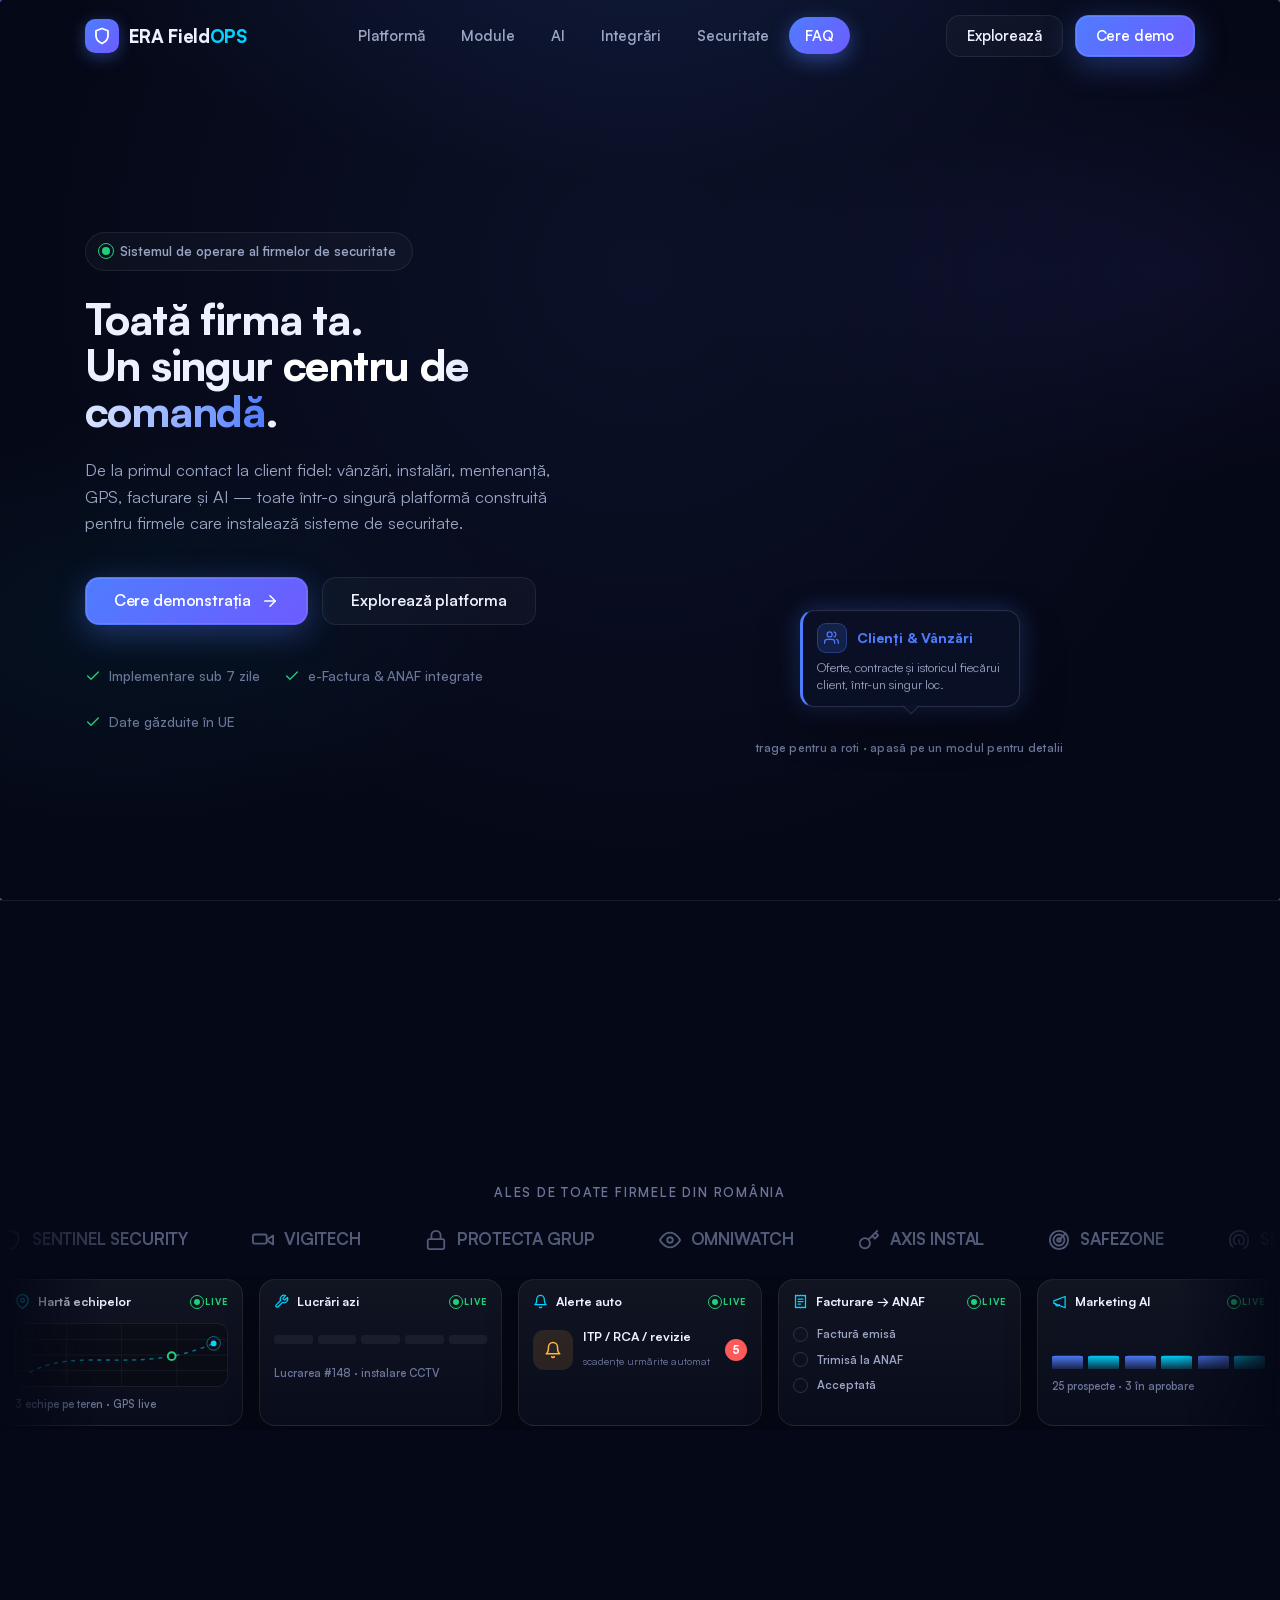
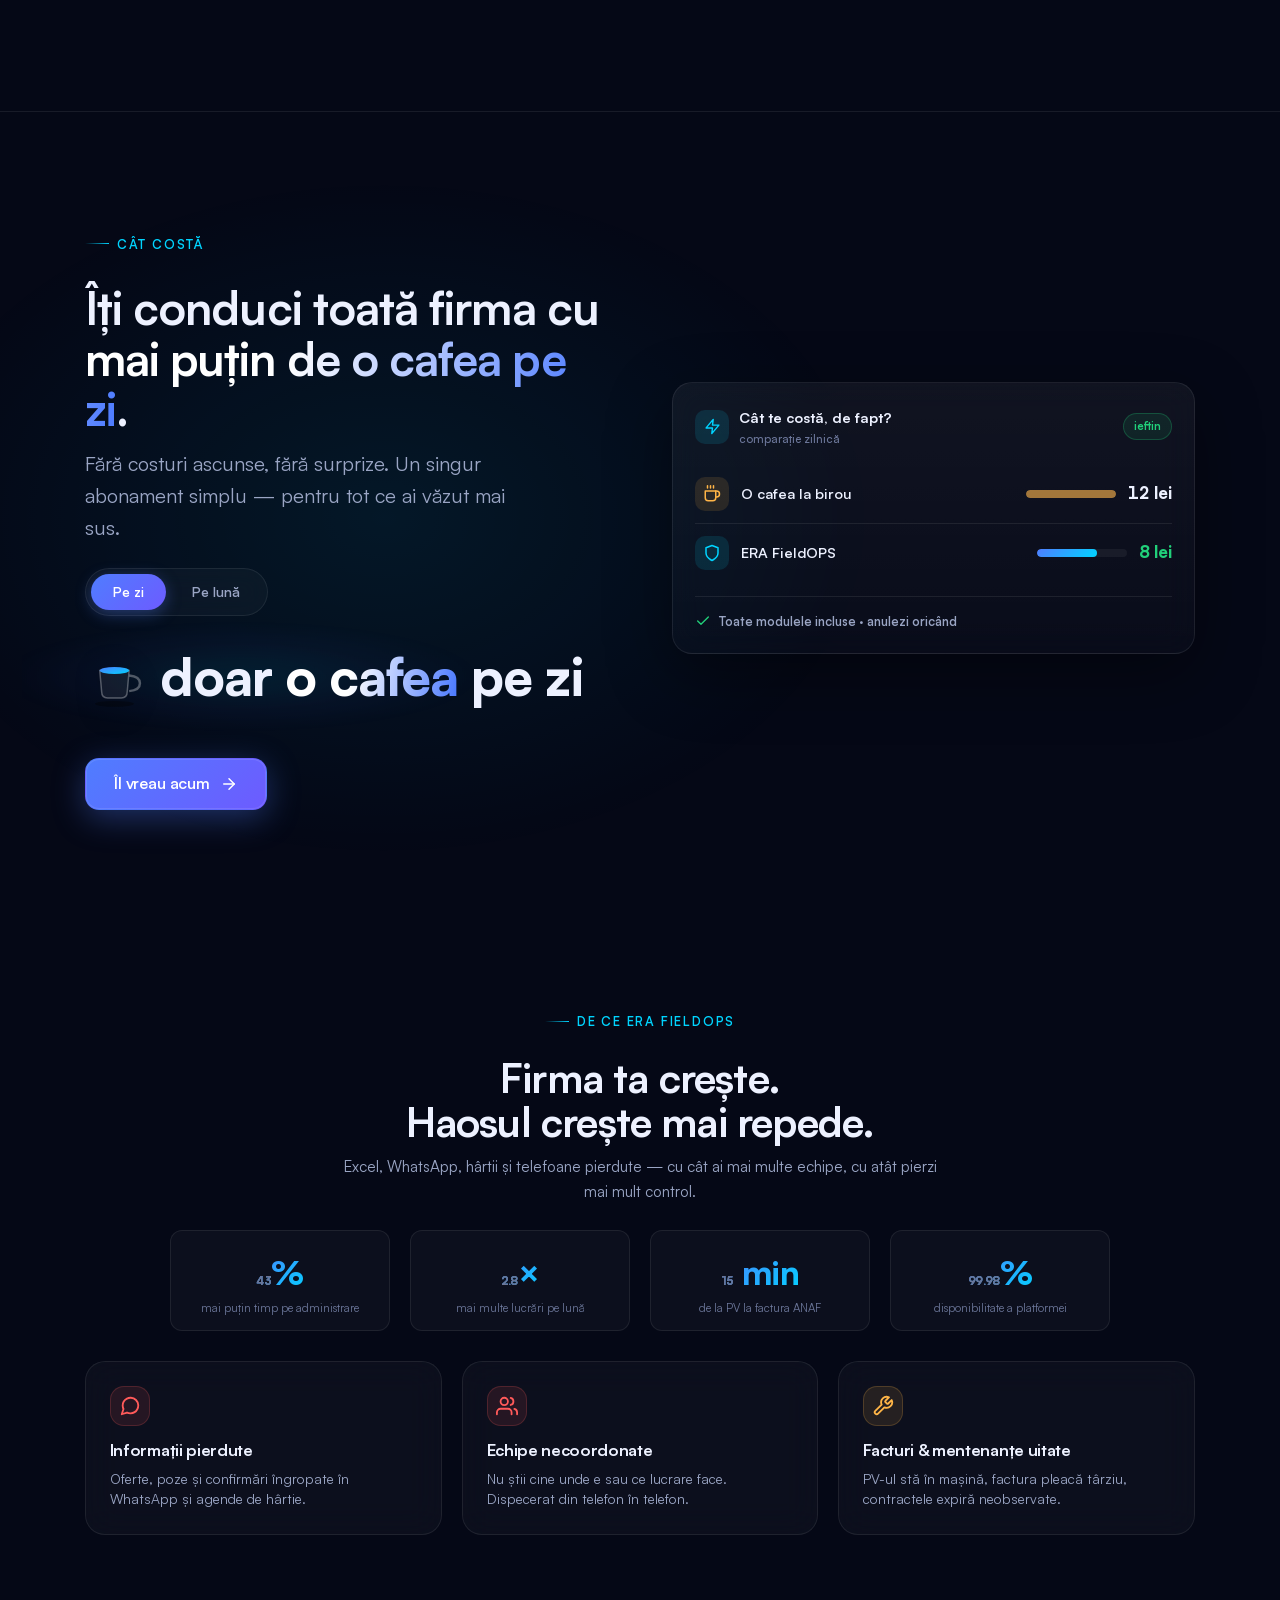
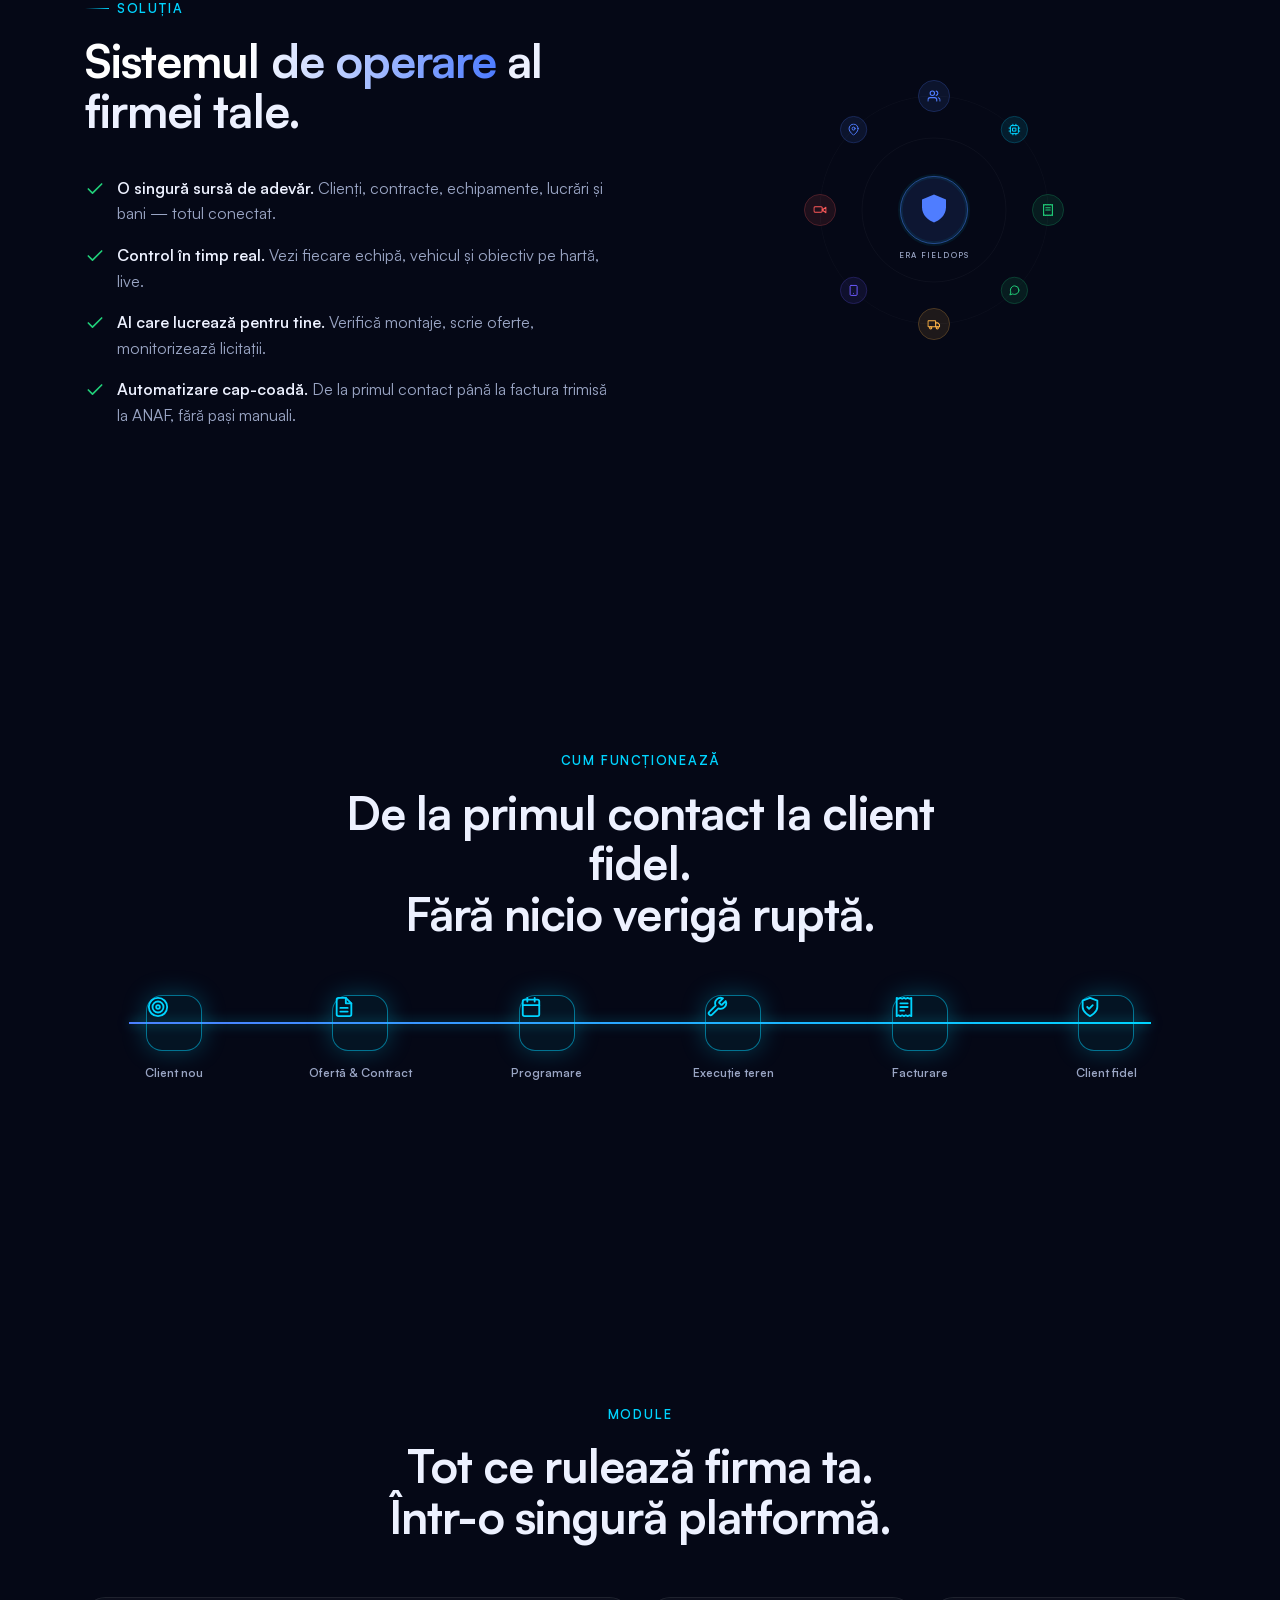
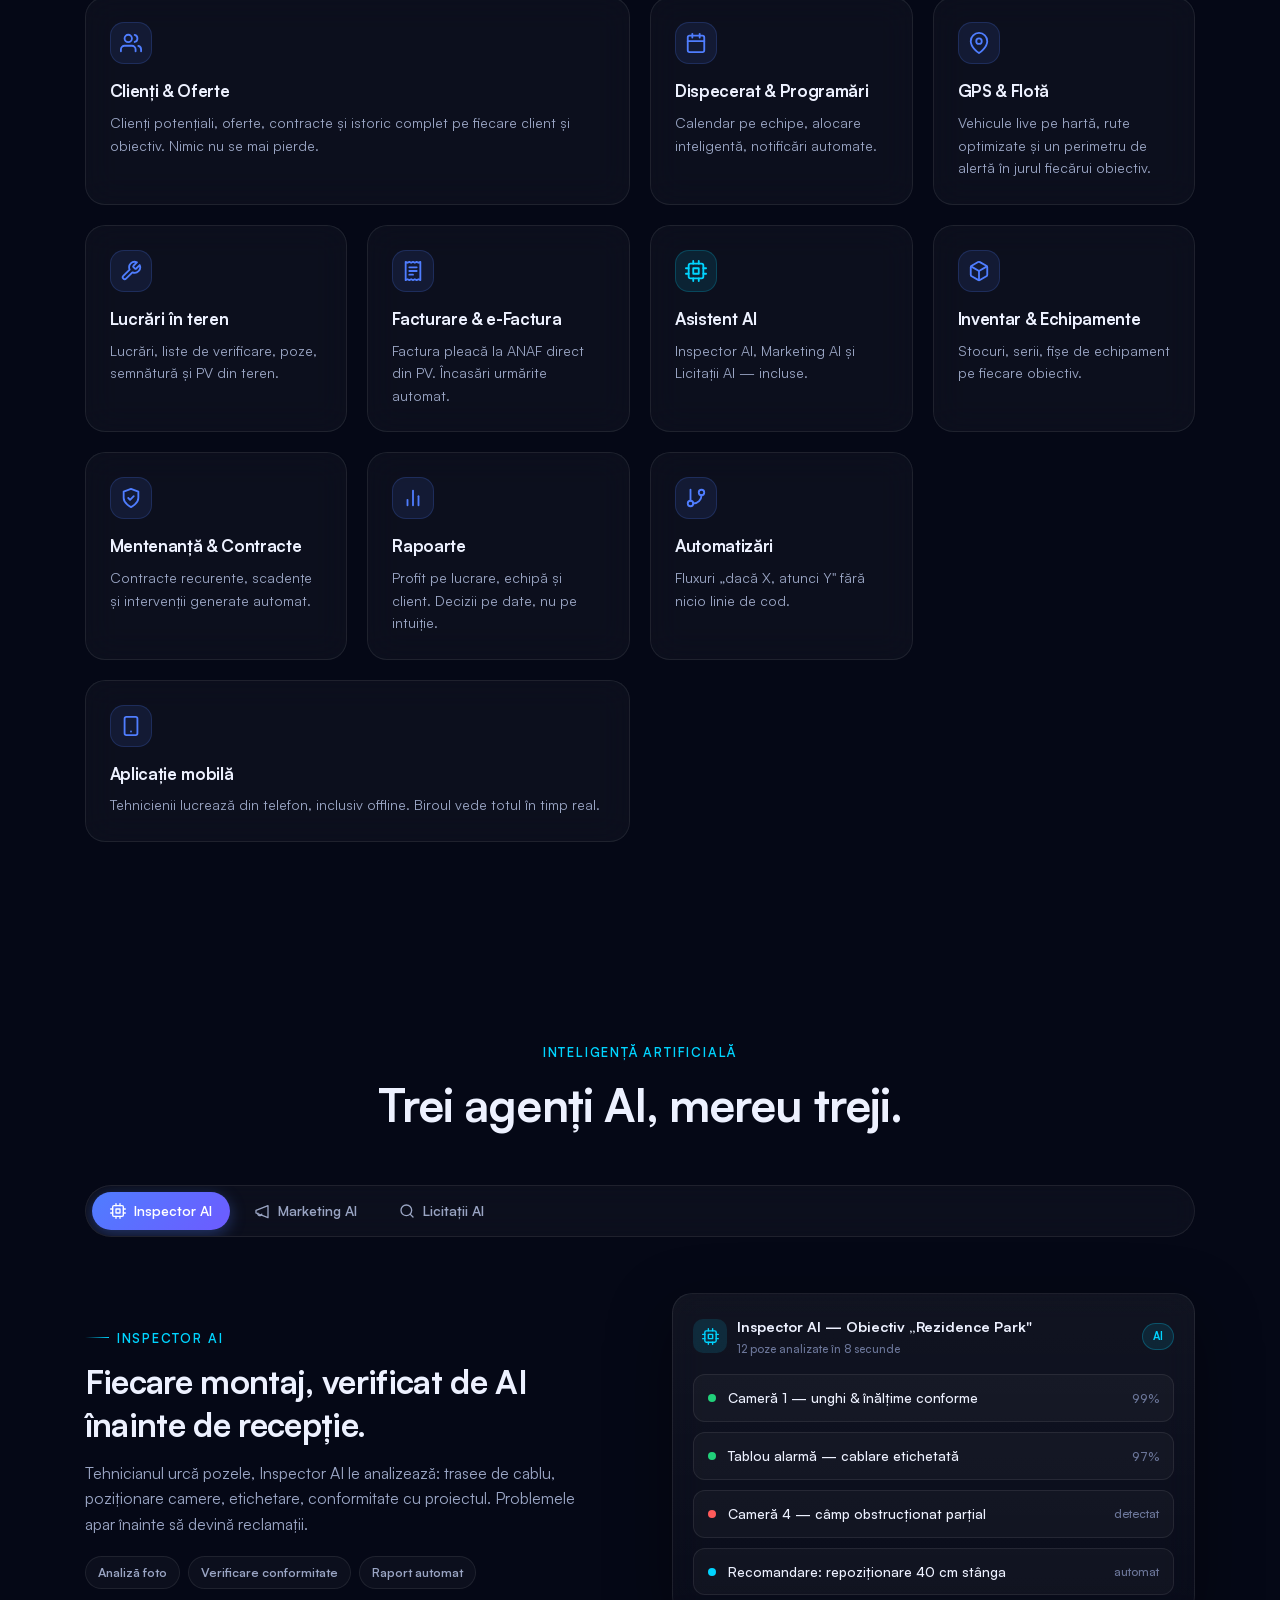
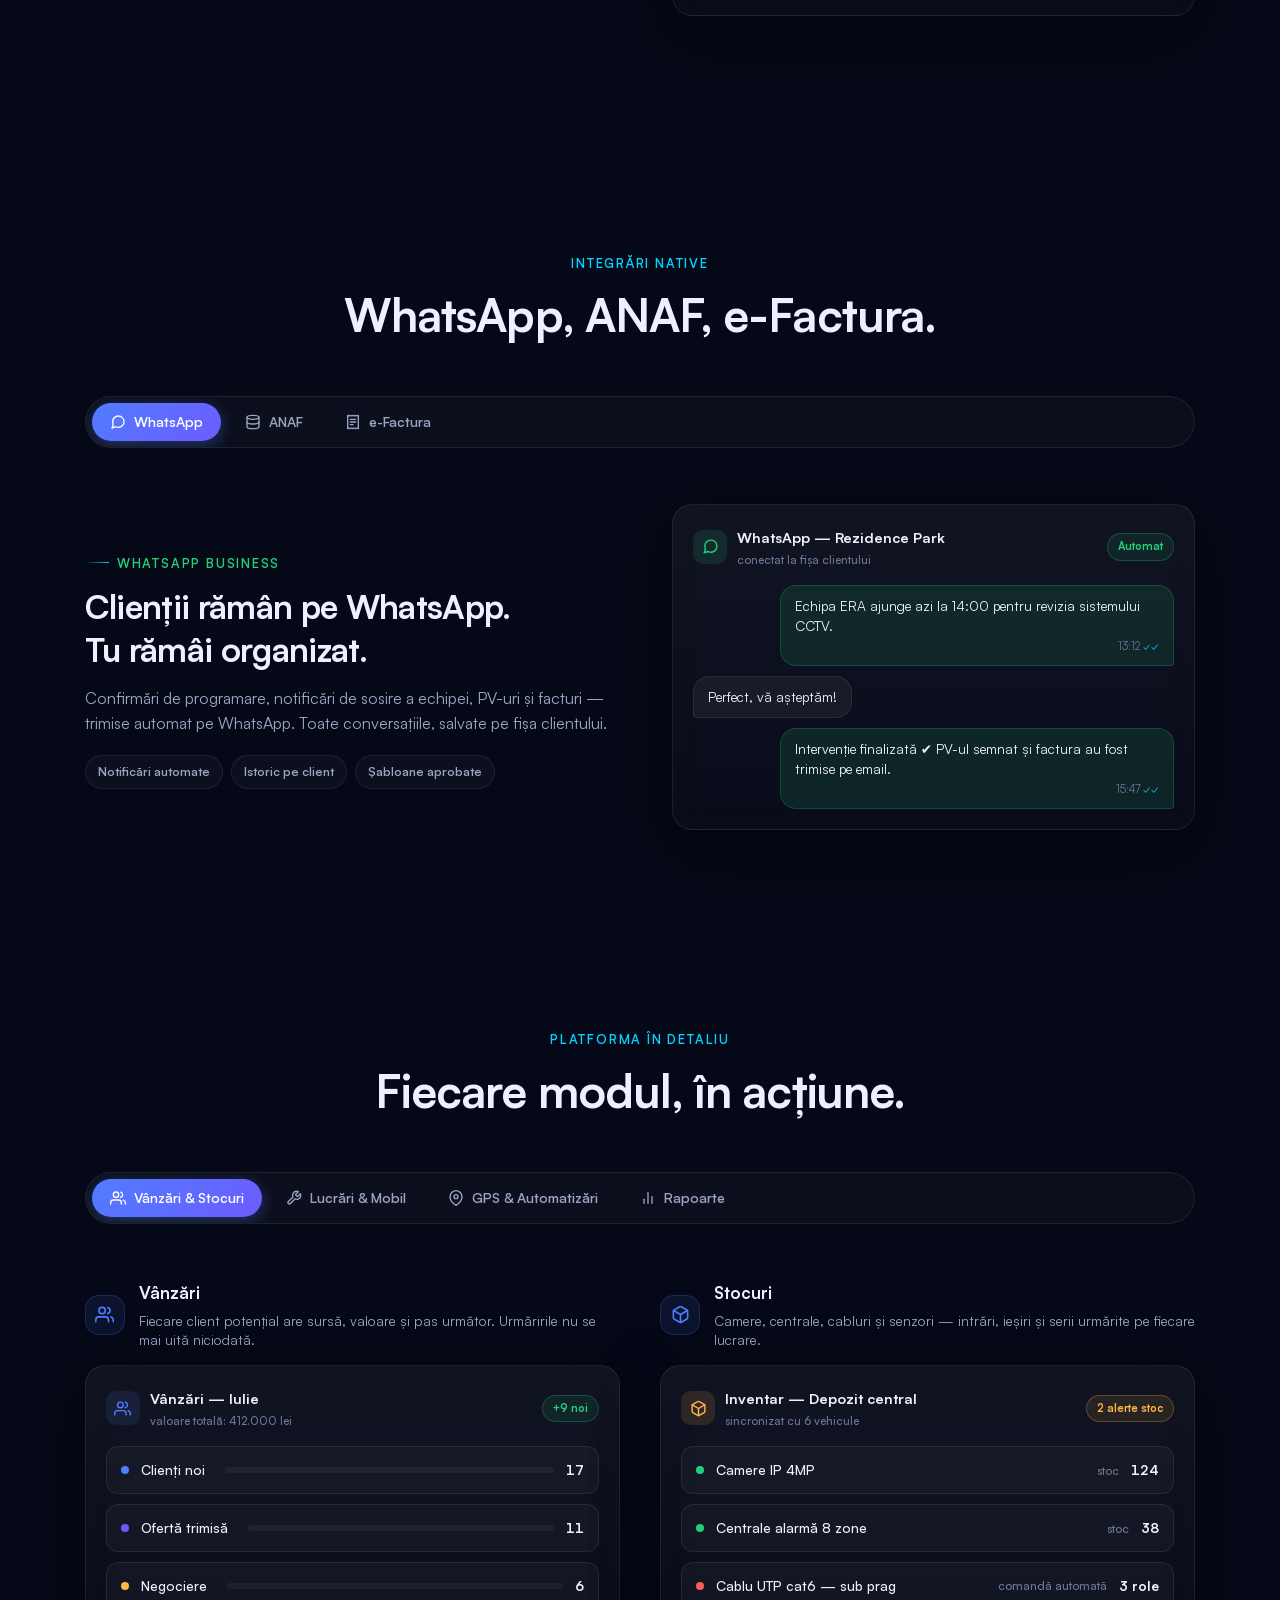
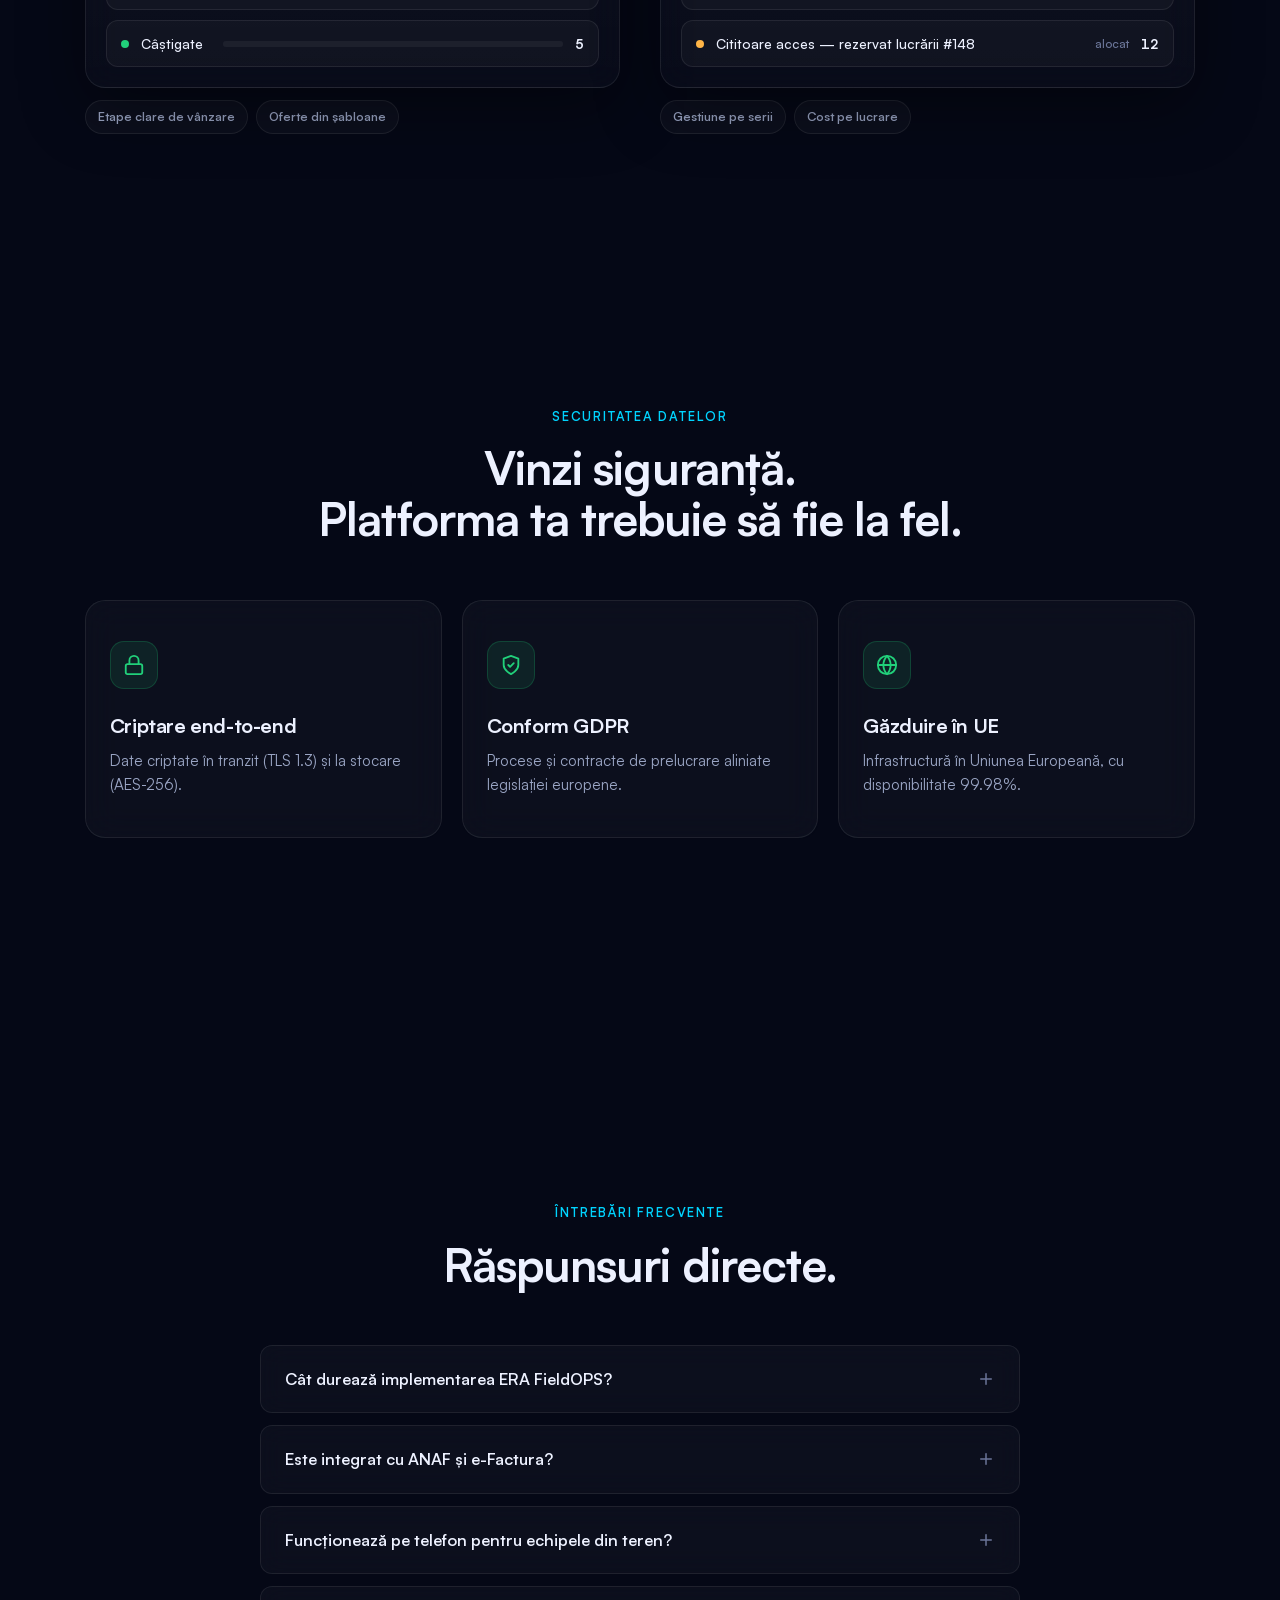
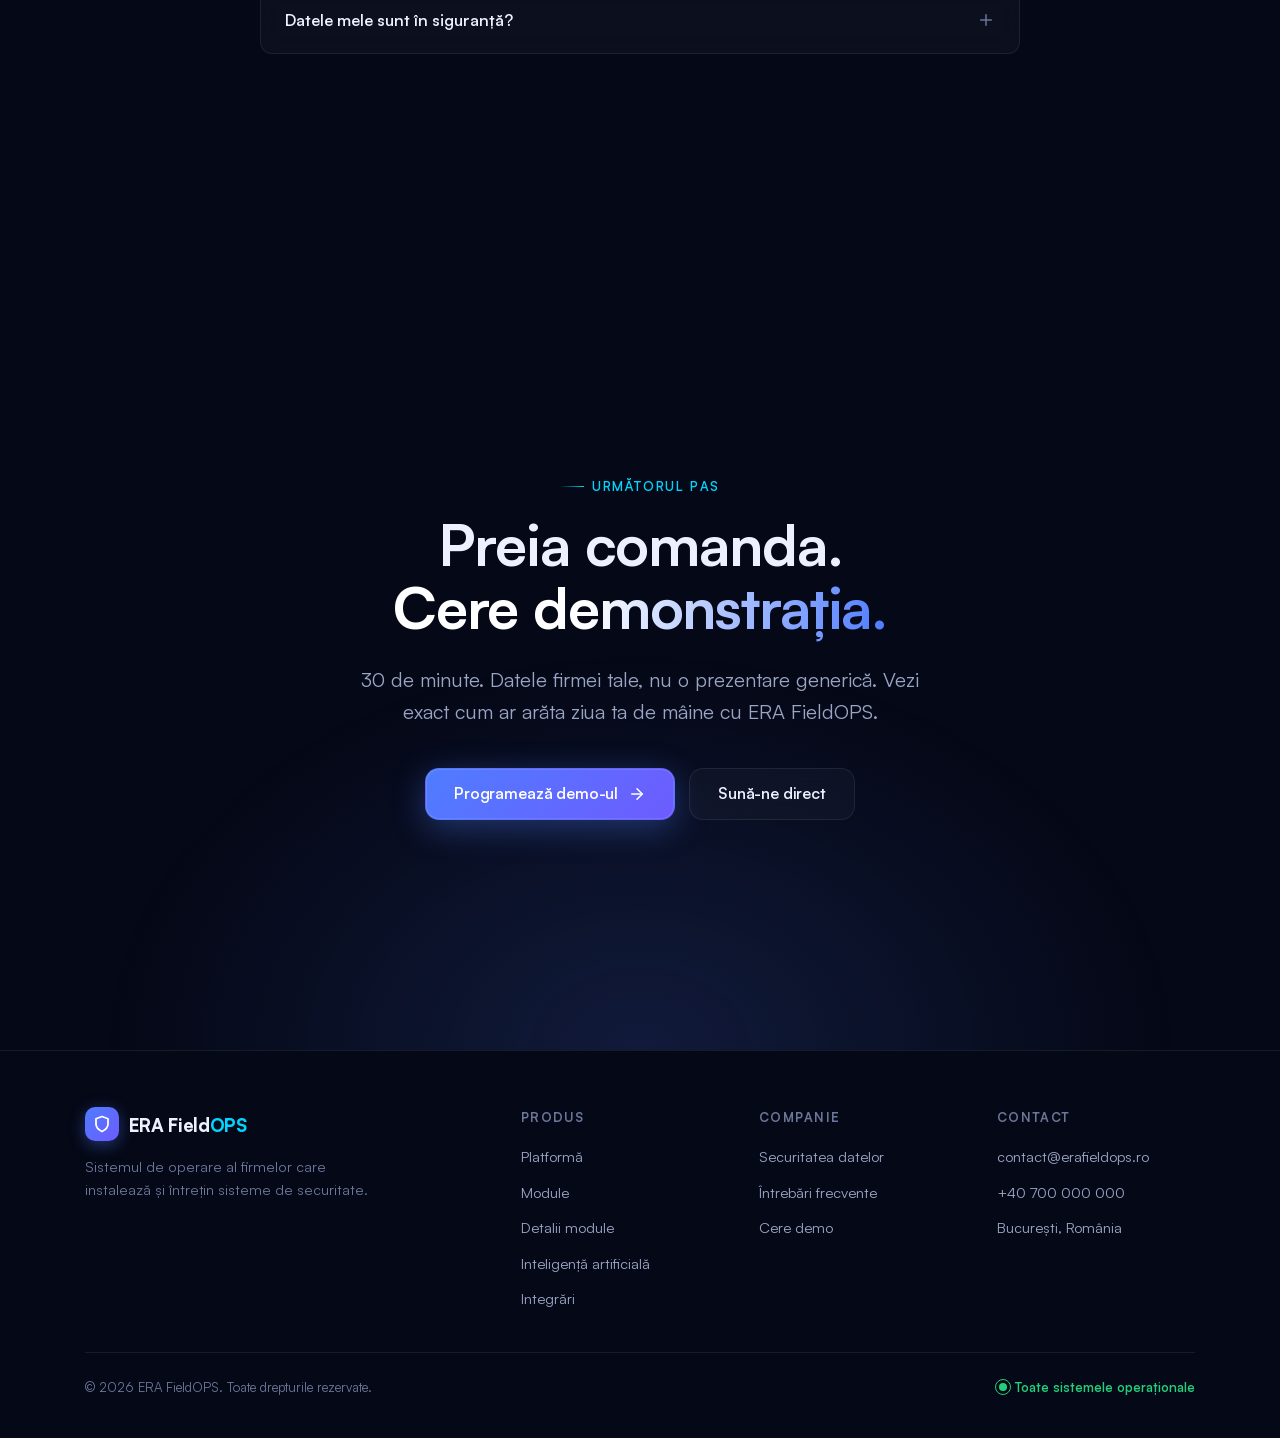
==== commit 6c218d38: "Compact the stats + problem cards into the approved one-slide layout Replaces the stats-grid + secti" ====
--- a/index.html
+++ b/index.html
@@ -326,21 +326,21 @@
 <!-- ===== 3-5. STATISTICI + PROBLEMA + SOLUȚIA ===== -->
 <section class="section" id="platforma">
   <div class="container">
-    <div class="stats-grid" style="margin-bottom:var(--space-5)">
-      <div class="stat-card reveal"><div class="stat-num"><span class="counter" data-target="43">0</span>%</div><div class="stat-label">mai puțin timp pierdut pe administrare</div></div>
-      <div class="stat-card reveal" data-delay="1"><div class="stat-num"><span class="counter" data-target="2.8" data-decimals="1">0</span>×</div><div class="stat-label">mai multe lucrări finalizate pe lună</div></div>
-      <div class="stat-card reveal" data-delay="2"><div class="stat-num"><span class="counter" data-target="15">0</span> min</div><div class="stat-label">de la PV semnat la factura trimisă la ANAF</div></div>
-      <div class="stat-card reveal" data-delay="3"><div class="stat-num"><span class="counter" data-target="99.98" data-decimals="2">0</span>%</div><div class="stat-label">disponibilitate a platformei</div></div>
-    </div>
-    <div class="section-head center reveal">
-      <span class="eyebrow">De ce ERA FieldOPS</span>
-      <h2>Firma ta crește.<br>Haosul crește mai repede.</h2>
-      <p class="lead">Excel, WhatsApp, hârtii și telefoane pierdute — cu cât ai mai multe echipe, cu atât pierzi mai mult control.</p>
-    </div>
-    <div class="grid-3">
-      <div class="card tone-error reveal"><span class="card-icon"><svg aria-hidden="true"><use href="#i-msg"/></svg></span><h3>Informații pierdute</h3><p>Ofertele, pozele și confirmările se îngroapă în conversații de WhatsApp și agende de hârtie.</p></div>
-      <div class="card tone-error reveal" data-delay="1"><span class="card-icon"><svg aria-hidden="true"><use href="#i-users"/></svg></span><h3>Echipe necoordonate</h3><p>Nu știi cine unde e, ce lucrare face și dacă a terminat. Dispeceratul se face din telefon în telefon.</p></div>
-      <div class="card tone-warning reveal" data-delay="2"><span class="card-icon"><svg aria-hidden="true"><use href="#i-wrench"/></svg></span><h3>Facturi &amp; mentenanțe uitate</h3><p>PV-ul stă zile în mașină, factura pleacă târziu — iar contractele de mentenanță expiră neobservate.</p></div>
+    <div class="os-head">
+      <span class="eyebrow" style="justify-content:center; display:inline-flex;">De ce ERA FieldOPS</span>
+      <h2 class="reveal">Firma ta crește.<br>Haosul crește mai repede.</h2>
+      <p class="lead reveal" data-delay="1">Excel, WhatsApp, hârtii și telefoane pierdute — cu cât ai mai multe echipe, cu atât pierzi mai mult control.</p>
+    </div>
+    <div class="os-stats">
+      <div class="os-stat reveal"><b><span class="counter" data-target="43">0</span>%</b><span>mai puțin timp pe administrare</span></div>
+      <div class="os-stat reveal" data-delay="1"><b><span class="counter" data-target="2.8" data-decimals="1">0</span>×</b><span>mai multe lucrări pe lună</span></div>
+      <div class="os-stat reveal" data-delay="2"><b><span class="counter" data-target="15">0</span> min</b><span>de la PV la factura ANAF</span></div>
+      <div class="os-stat reveal" data-delay="3"><b><span class="counter" data-target="99.98" data-decimals="2">0</span>%</b><span>disponibilitate a platformei</span></div>
+    </div>
+    <div class="grid-3 os-cards">
+      <div class="card tone-error reveal"><span class="card-icon"><svg aria-hidden="true"><use href="#i-msg"/></svg></span><h3>Informații pierdute</h3><p>Oferte, poze și confirmări îngropate în WhatsApp și agende de hârtie.</p></div>
+      <div class="card tone-error reveal" data-delay="1"><span class="card-icon"><svg aria-hidden="true"><use href="#i-users"/></svg></span><h3>Echipe necoordonate</h3><p>Nu știi cine unde e sau ce lucrare face. Dispecerat din telefon în telefon.</p></div>
+      <div class="card tone-warning reveal" data-delay="2"><span class="card-icon"><svg aria-hidden="true"><use href="#i-wrench"/></svg></span><h3>Facturi &amp; mentenanțe uitate</h3><p>PV-ul stă în mașină, factura pleacă târziu, contractele expiră neobservate.</p></div>
     </div>
   </div>
   <div class="container solution-grid" style="margin-top:var(--space-5)">
--- a/assets/css/style.css
+++ b/assets/css/style.css
@@ -562,6 +562,32 @@
 }
 .stat-label { margin-top: 10px; font-size: 0.9rem; color: var(--text-2); font-weight: 500; }
 
+/* ---------- Compact one-slide head + stat strip (stats folded into #platforma) ---------- */
+.os-head { text-align: center; margin-bottom: clamp(18px, 3vh, 30px); }
+.os-head h2 { font-size: clamp(1.7rem, 3.2vw, 2.7rem); line-height: 1.08; margin: 8px 0 10px; }
+.os-head .lead { max-width: 620px; margin: 0 auto; font-size: clamp(0.92rem, 1.2vw, 1.05rem); }
+.os-stats {
+  display: flex; flex-wrap: wrap; justify-content: center; align-items: stretch;
+  gap: clamp(10px, 1.6vw, 20px);
+  max-width: 940px; margin: 0 auto clamp(20px, 3.4vh, 36px);
+}
+.os-stat {
+  flex: 1 1 160px; min-width: 140px;
+  display: flex; flex-direction: column; align-items: center; gap: 2px;
+  padding: clamp(10px, 1.6vh, 16px) 12px;
+  border: 1px solid var(--border); border-radius: var(--radius-sm);
+  background: var(--surface);
+}
+.os-stat b {
+  font-size: clamp(1.5rem, 2.6vw, 2.1rem); font-weight: 800; letter-spacing: -0.02em;
+  background: var(--grad-ai); -webkit-background-clip: text; background-clip: text; color: transparent;
+}
+.os-stat span { font-size: 0.72rem; line-height: 1.25; color: var(--text-3); text-align: center; }
+.os-cards .card { padding: clamp(16px, 2vw, 24px); }
+.os-cards .card-icon { width: 40px; height: 40px; margin-bottom: 14px; }
+.os-cards .card h3 { font-size: 1.02rem; margin-bottom: 7px; }
+.os-cards .card p { font-size: 0.86rem; line-height: 1.5; }
+
 /* ---------- Cards / grids ---------- */
 .grid-3 { display: grid; grid-template-columns: repeat(3, 1fr); gap: 20px; }
 .card {
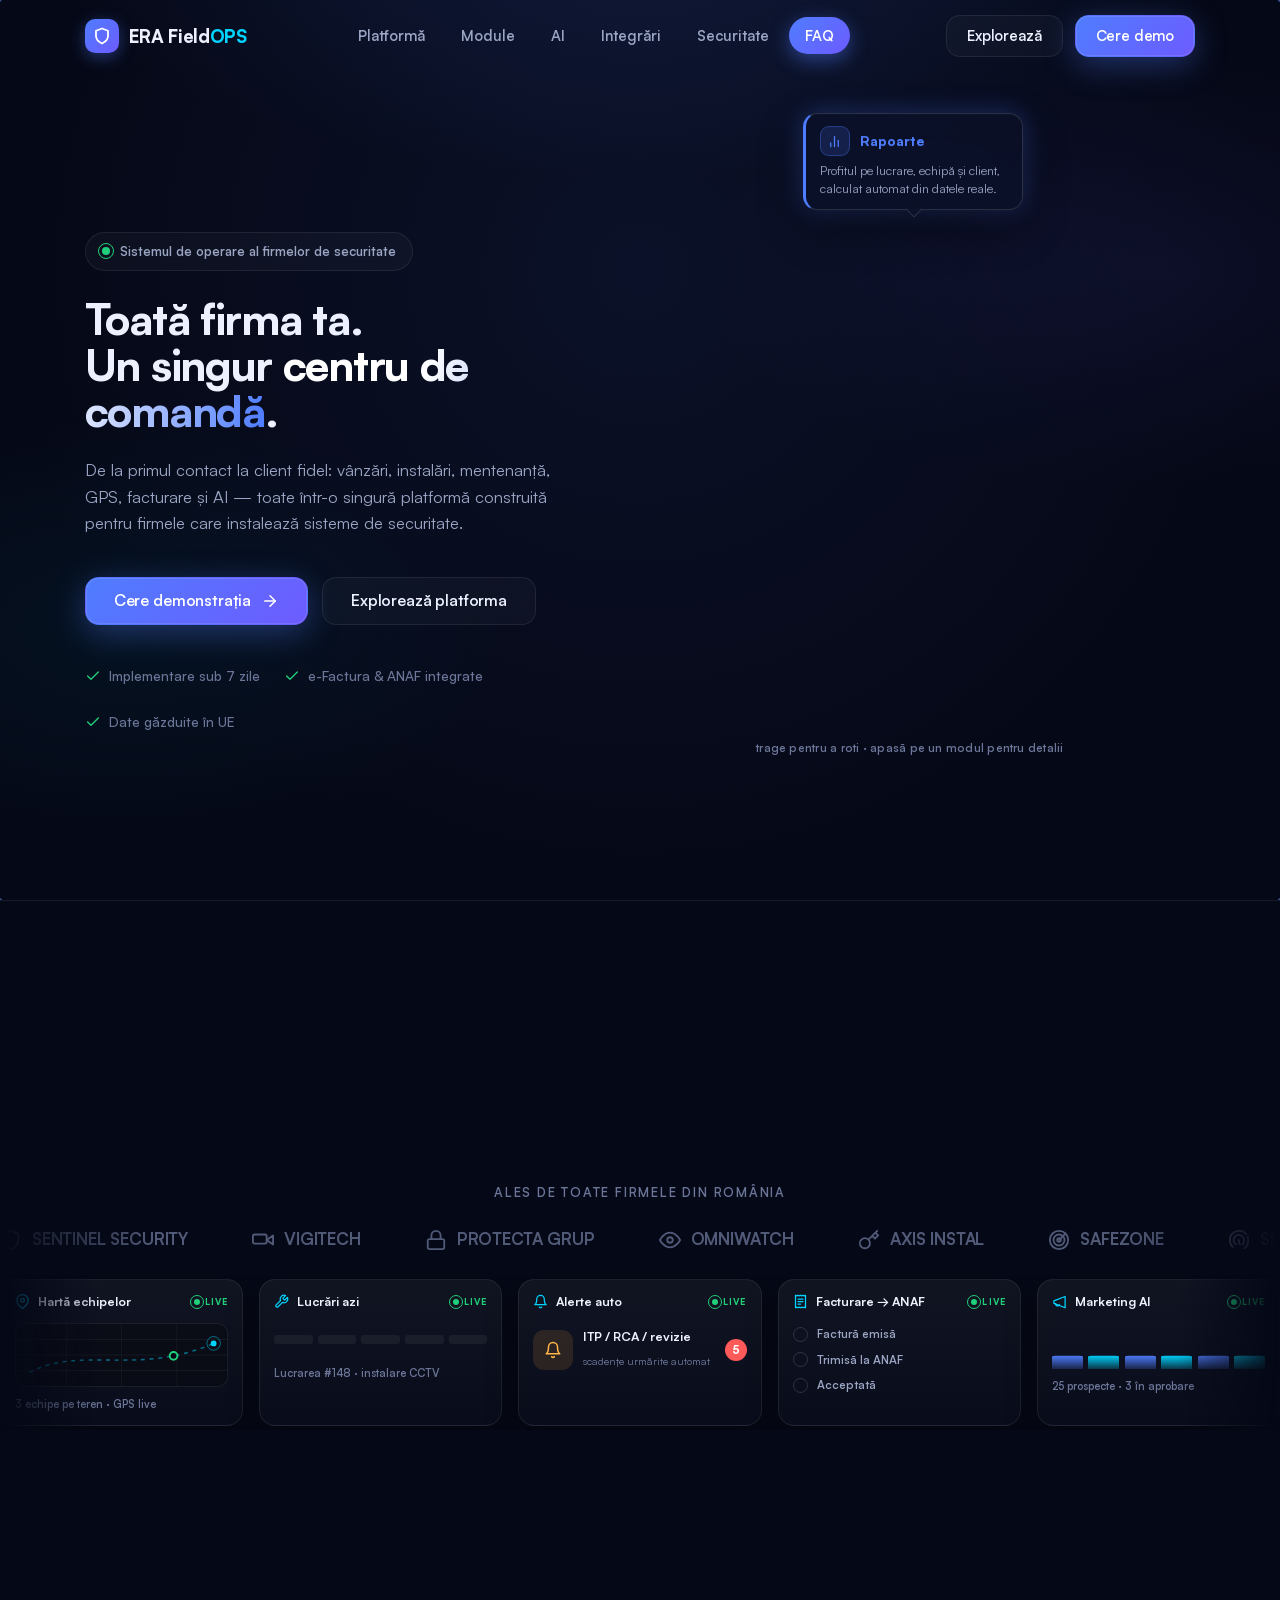
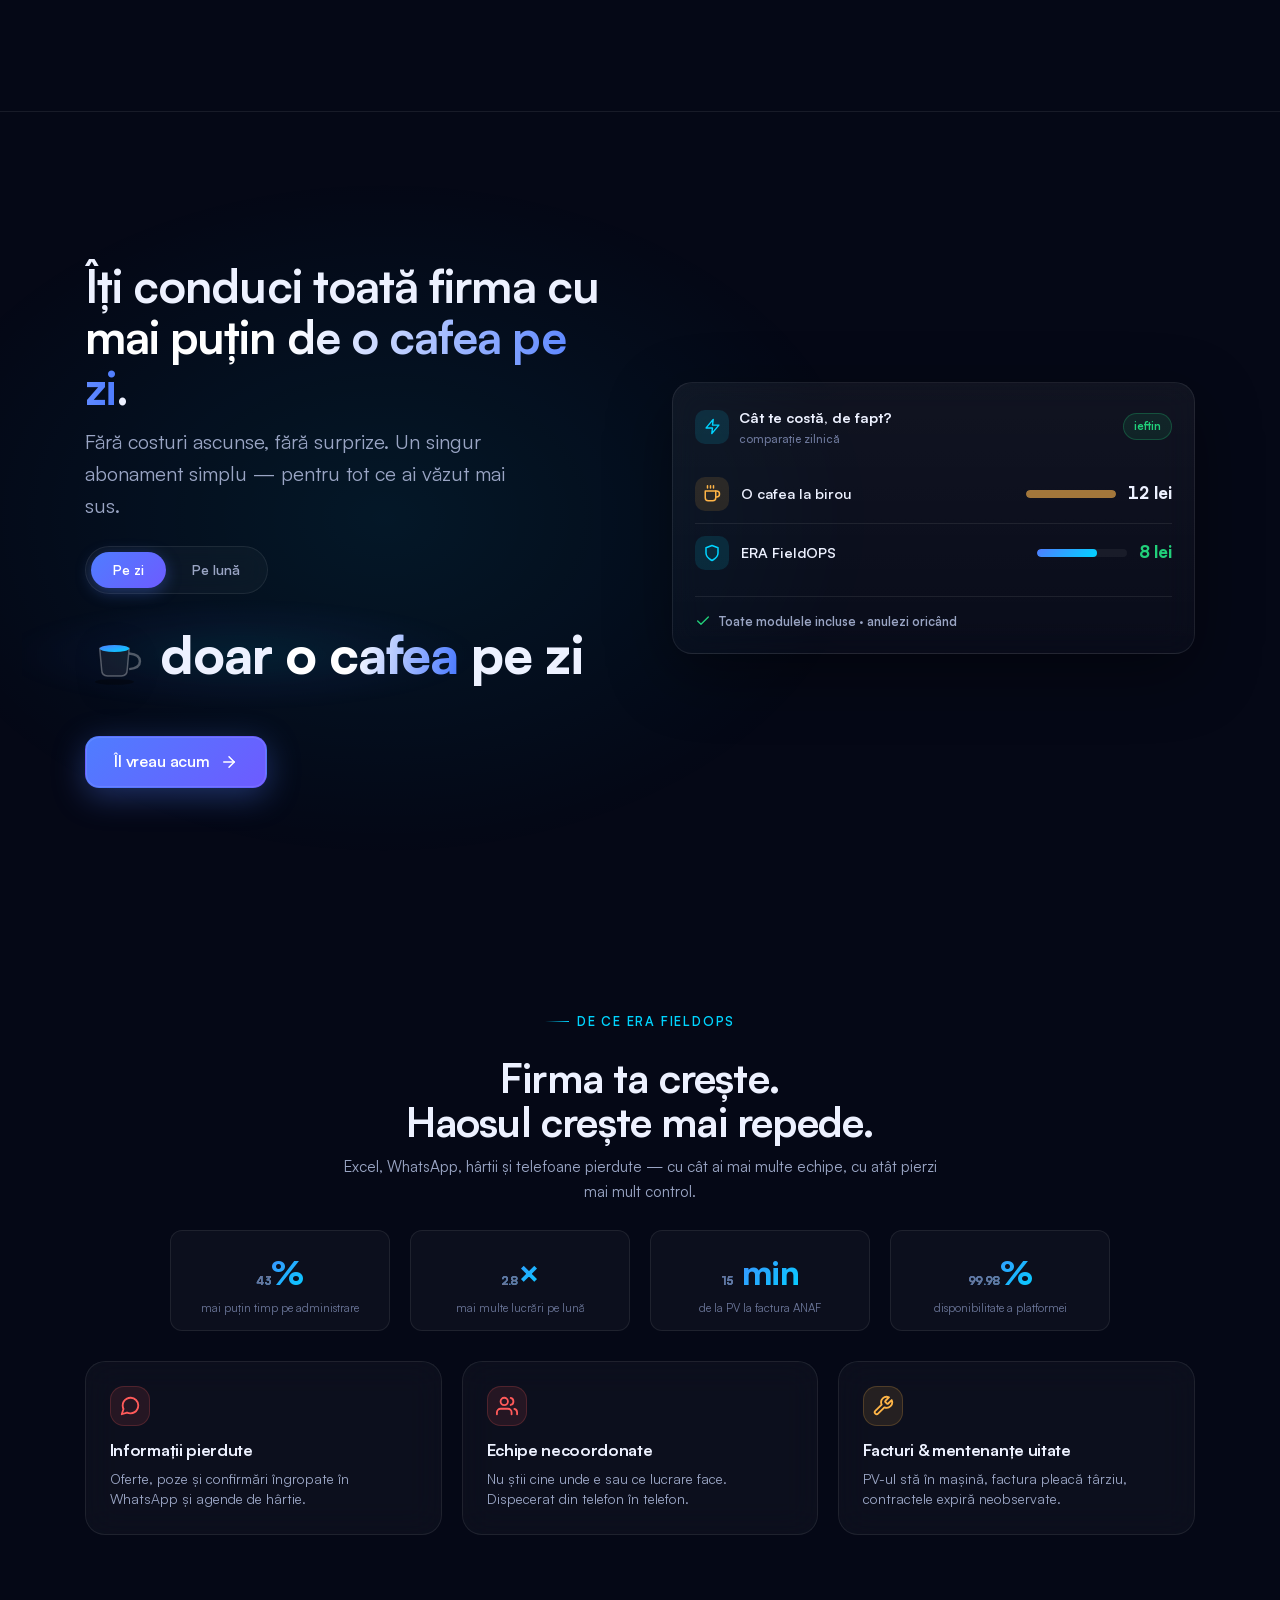
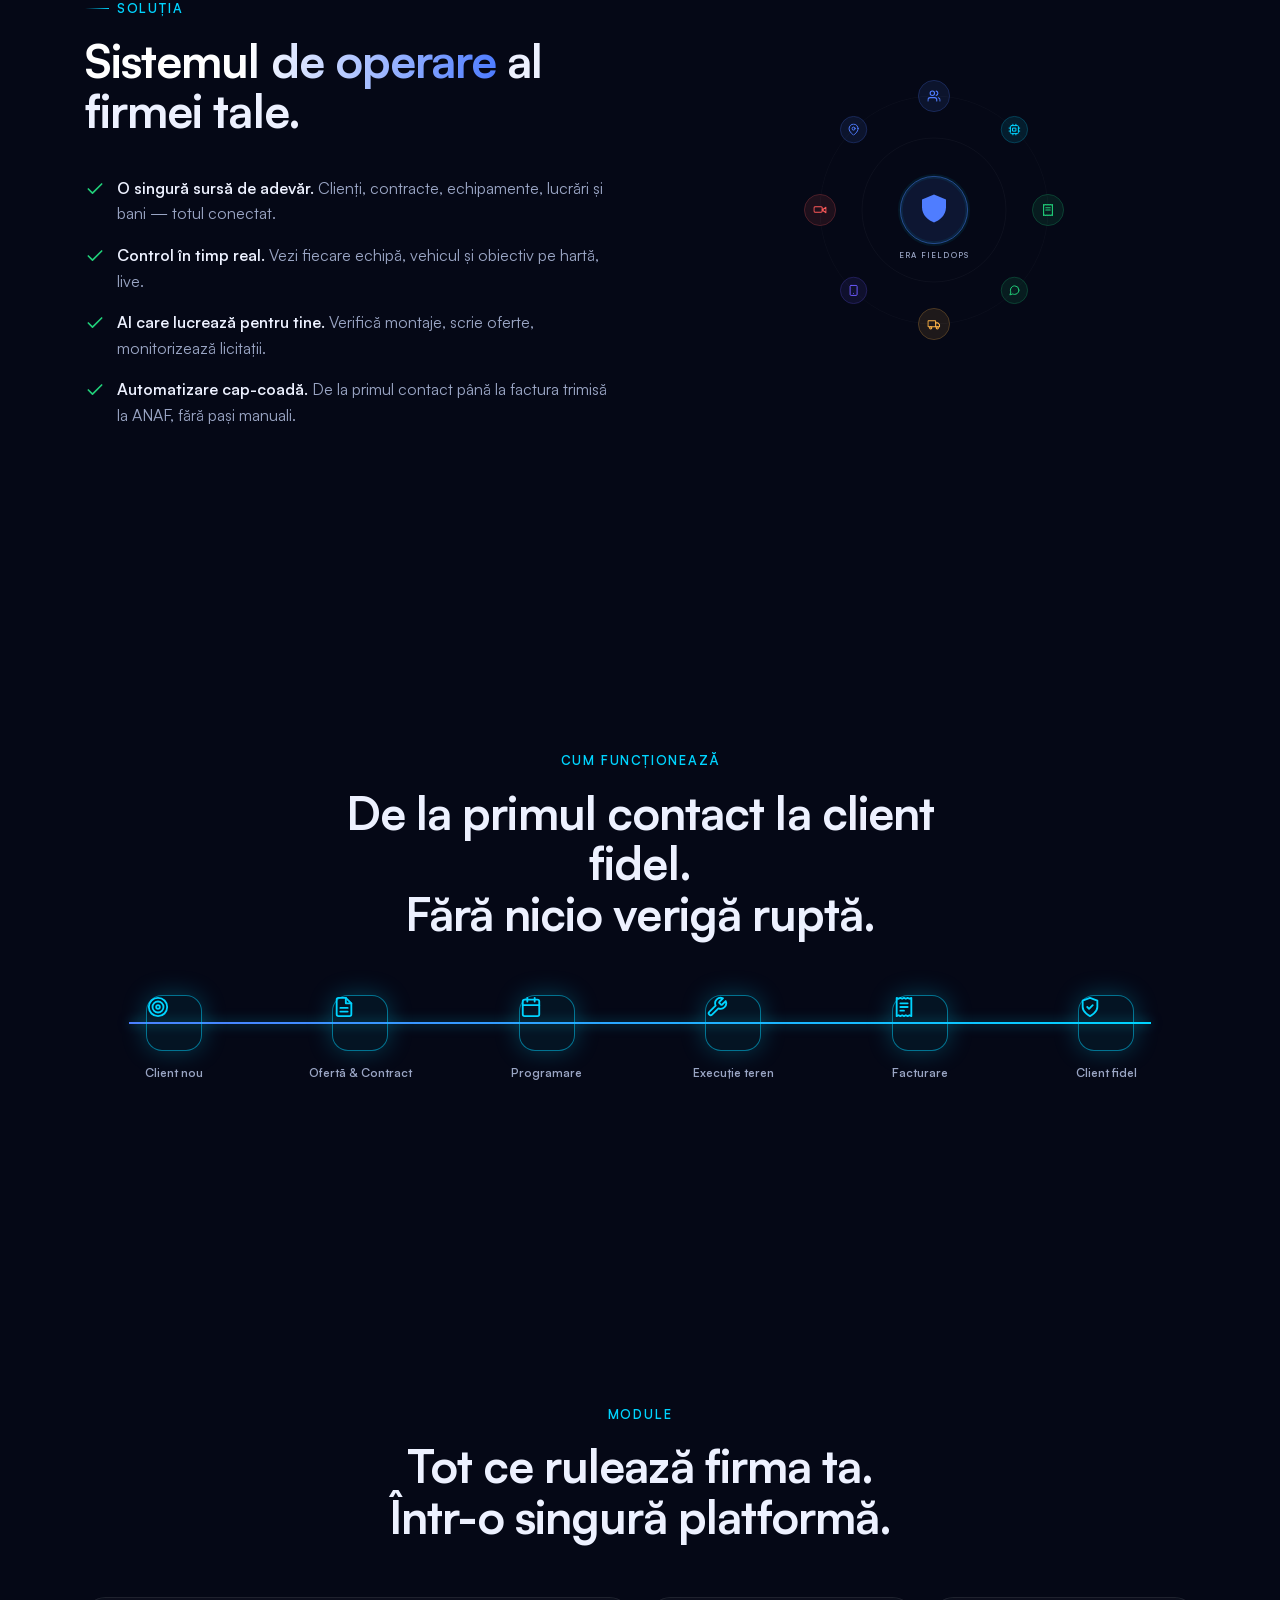
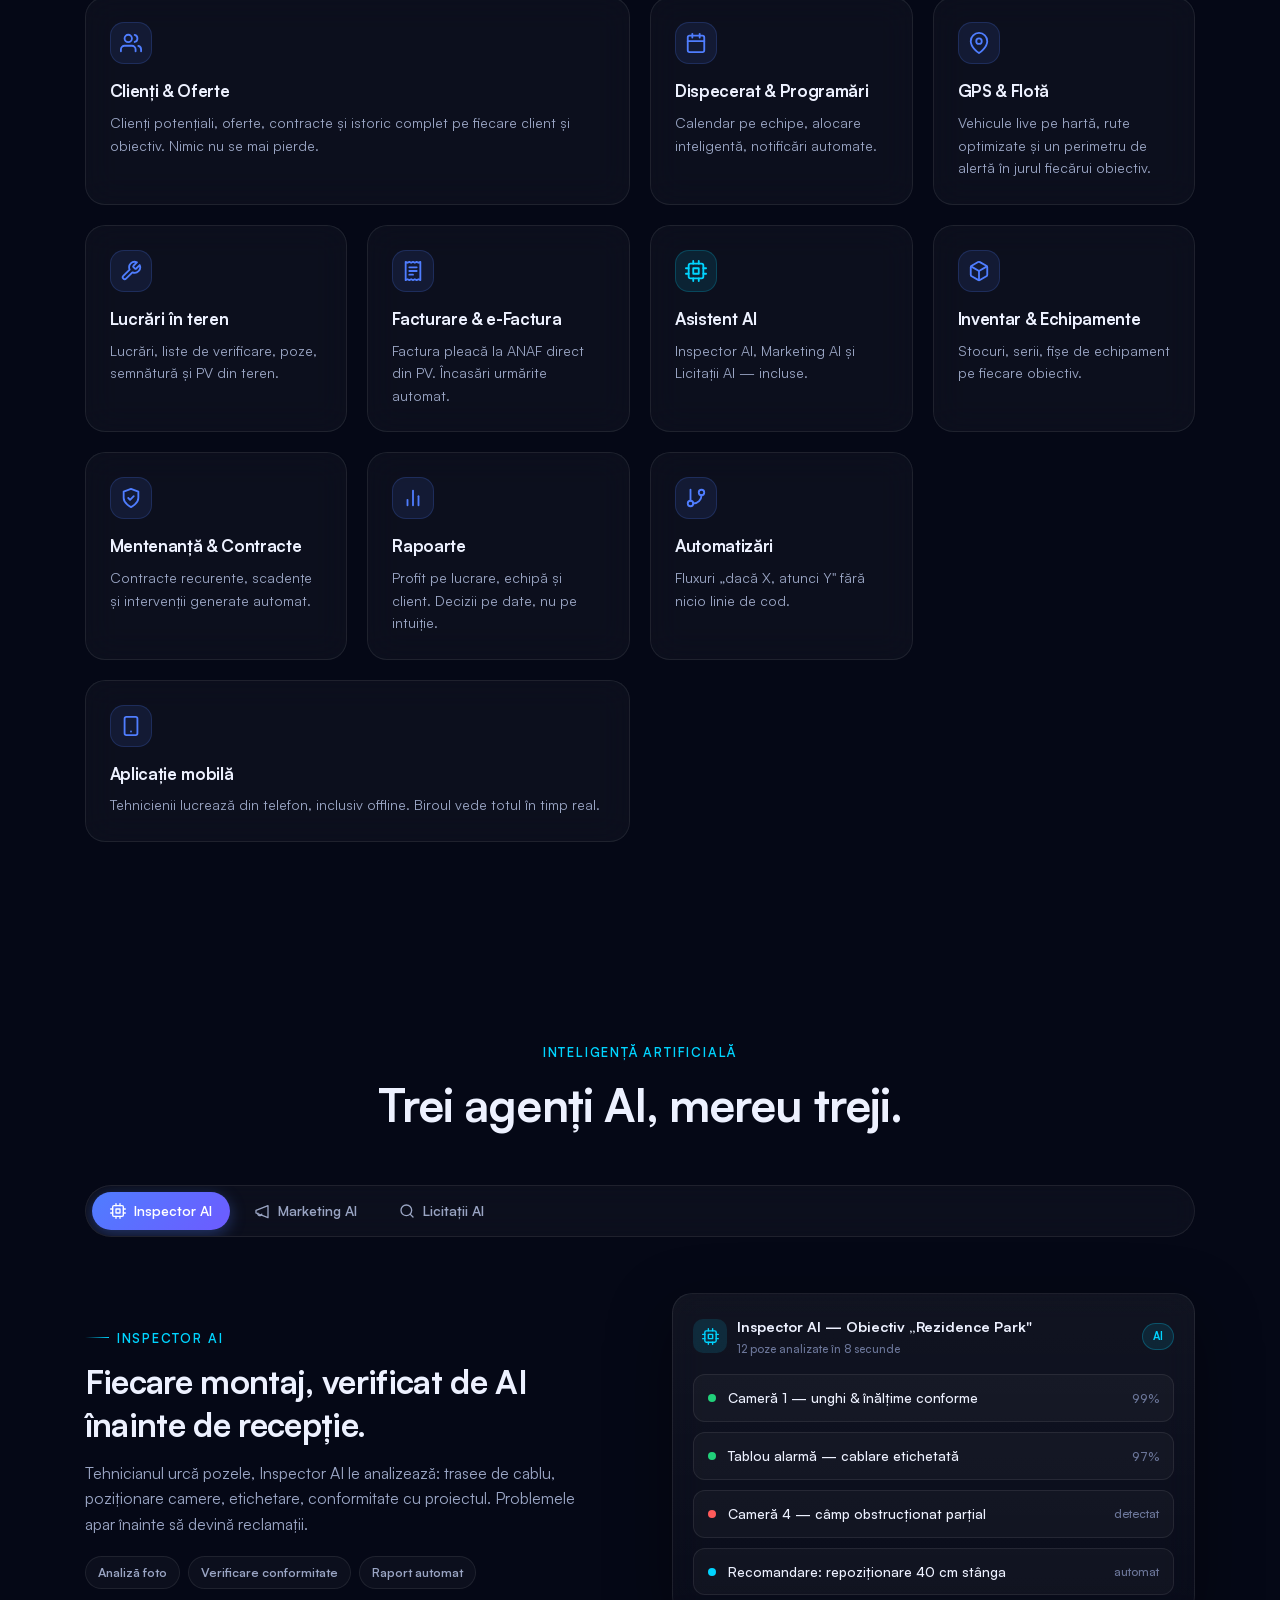
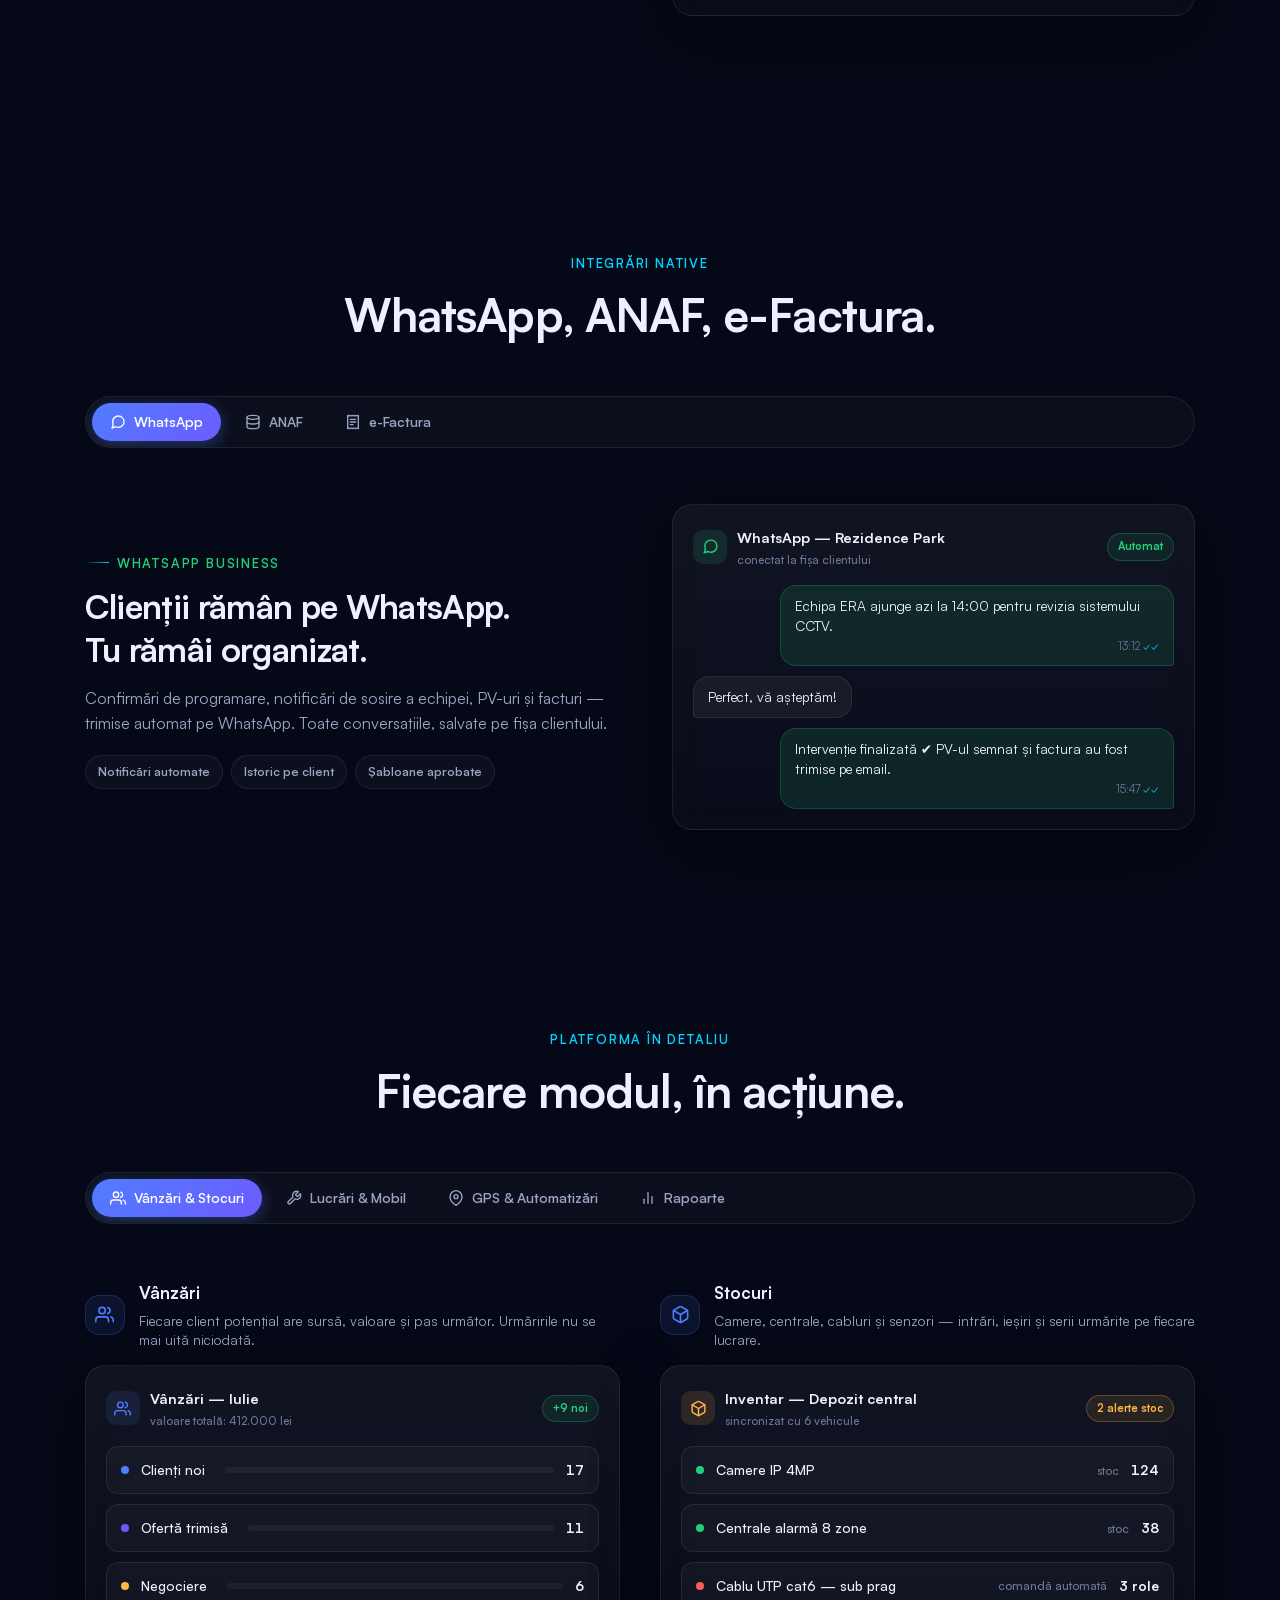
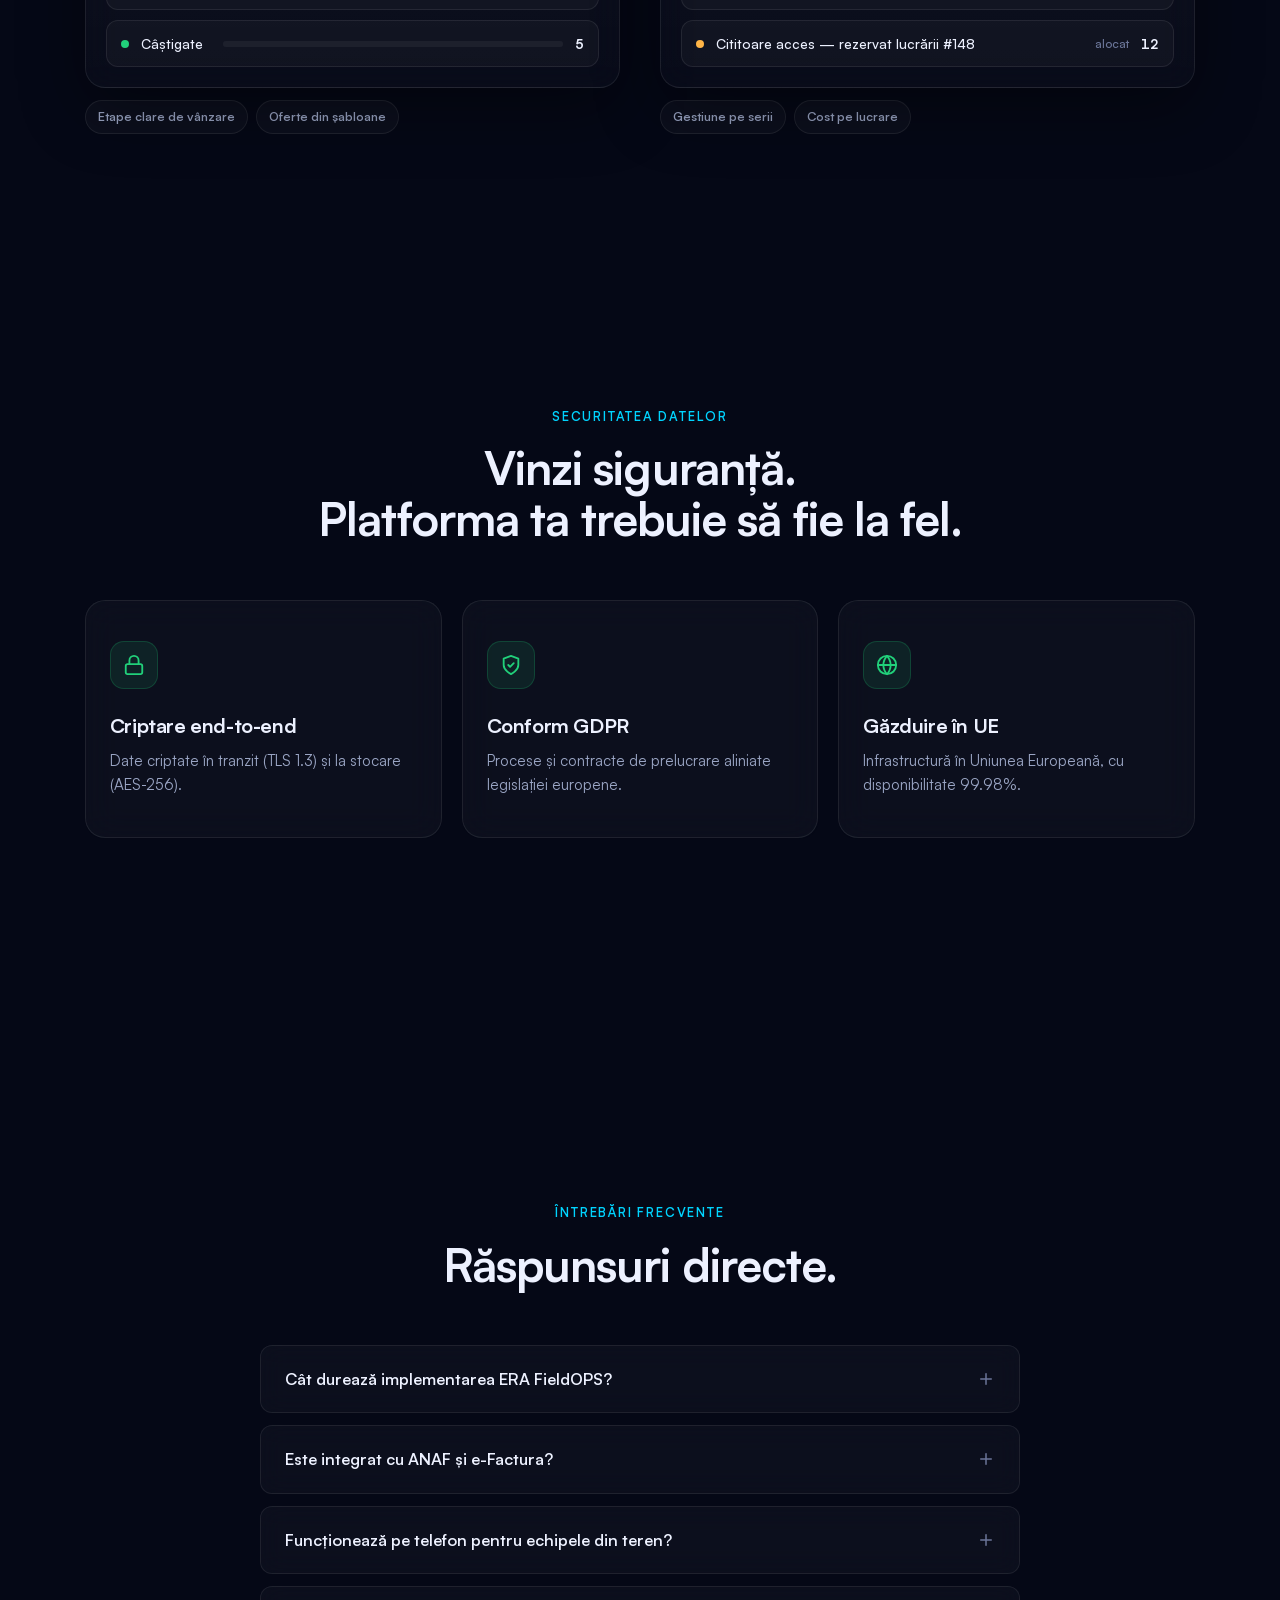
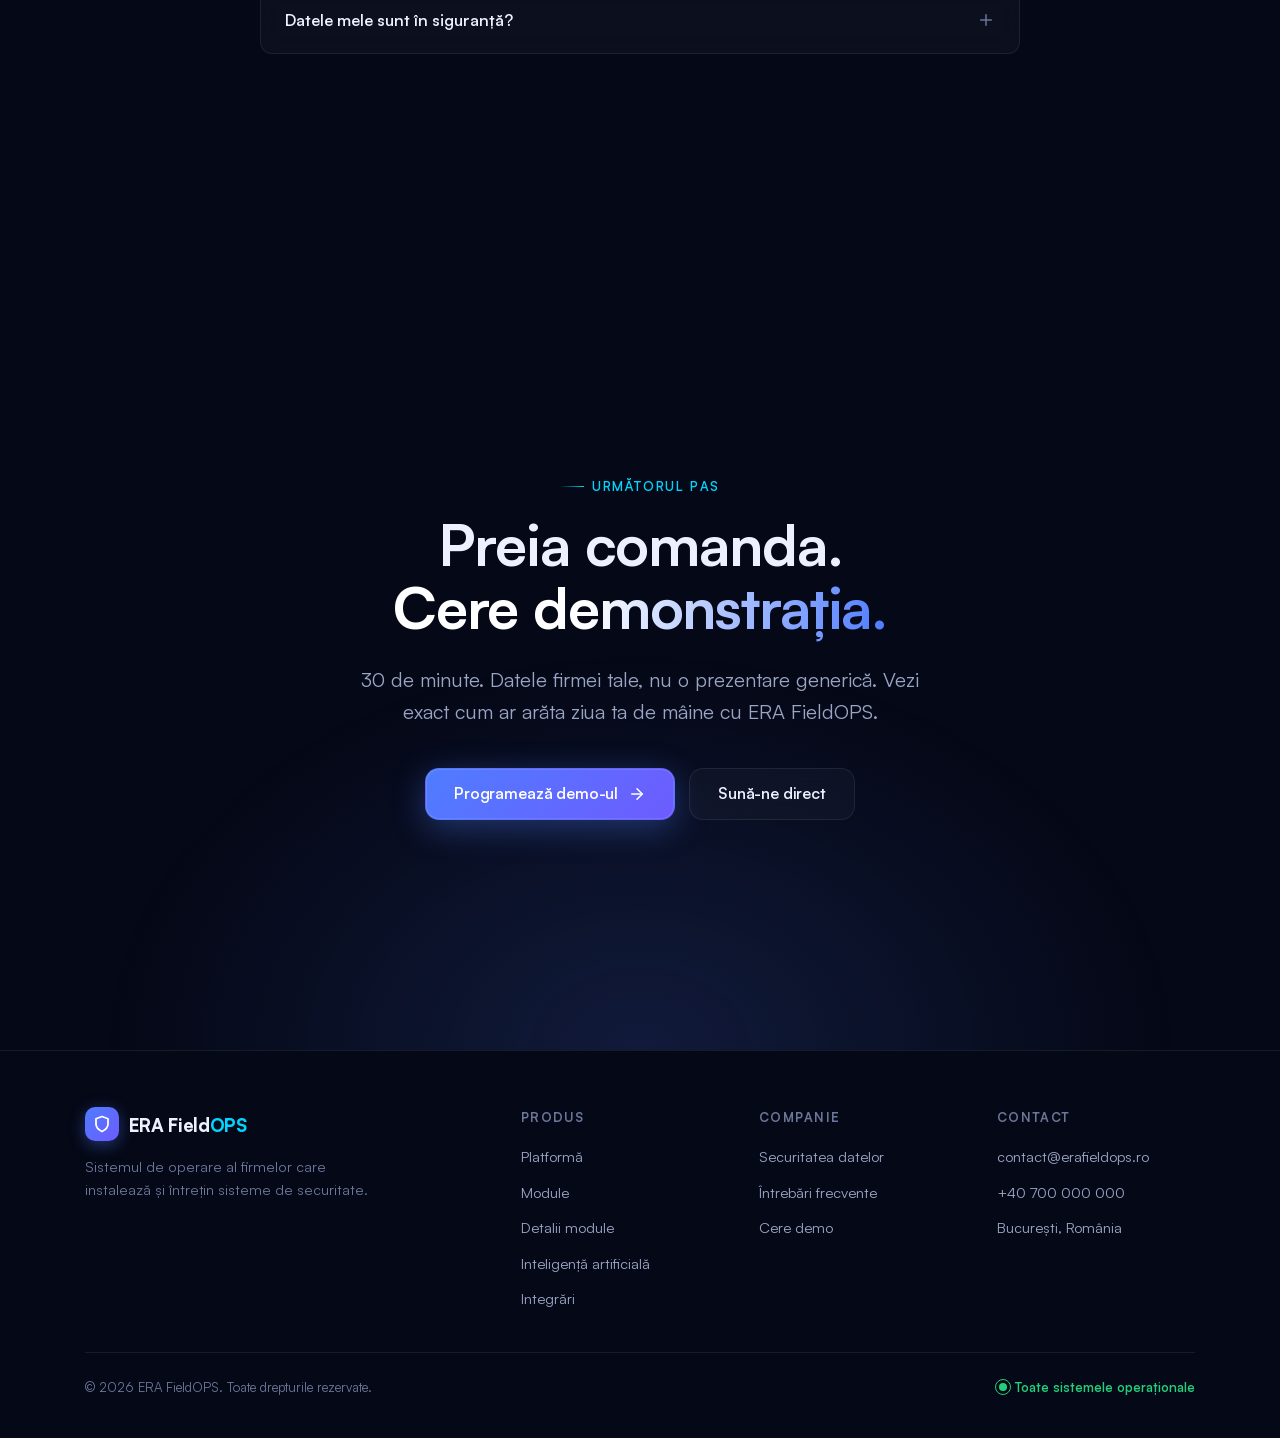
==== commit f1f9a6a4: "Drop the "Cât costă" eyebrow from the price slide to save vertical space" ====
--- a/index.html
+++ b/index.html
@@ -264,7 +264,6 @@
 <section class="section price-sec" id="pret">
   <div class="container price-hook">
     <div class="ph-copy reveal">
-      <span class="eyebrow">Cât costă</span>
       <h2>Îți conduci toată firma cu <span class="grad-text">mai puțin de o cafea pe zi</span>.</h2>
       <p class="lead">Fără costuri ascunse, fără surprize. Un singur abonament simplu — pentru tot ce ai văzut mai sus.</p>
       <div class="ph-toggle" role="group" aria-label="Alege perioada">
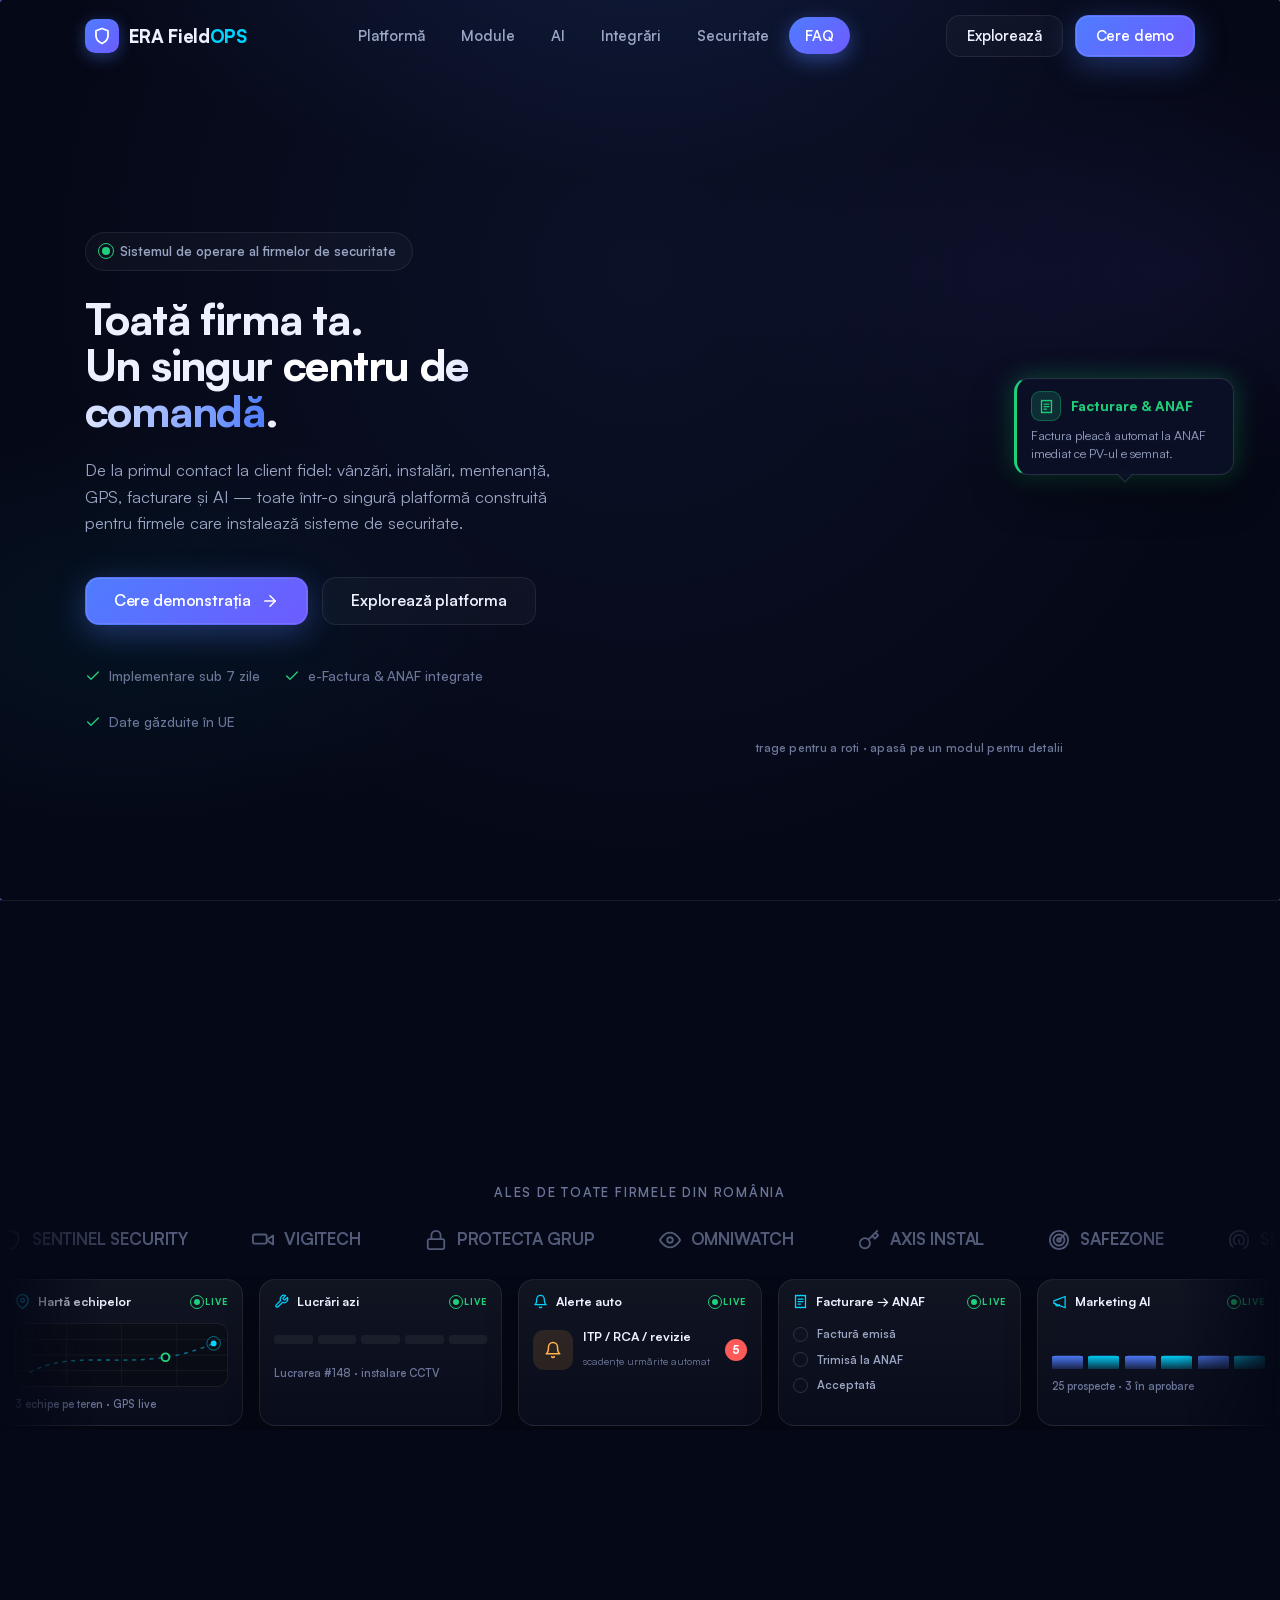
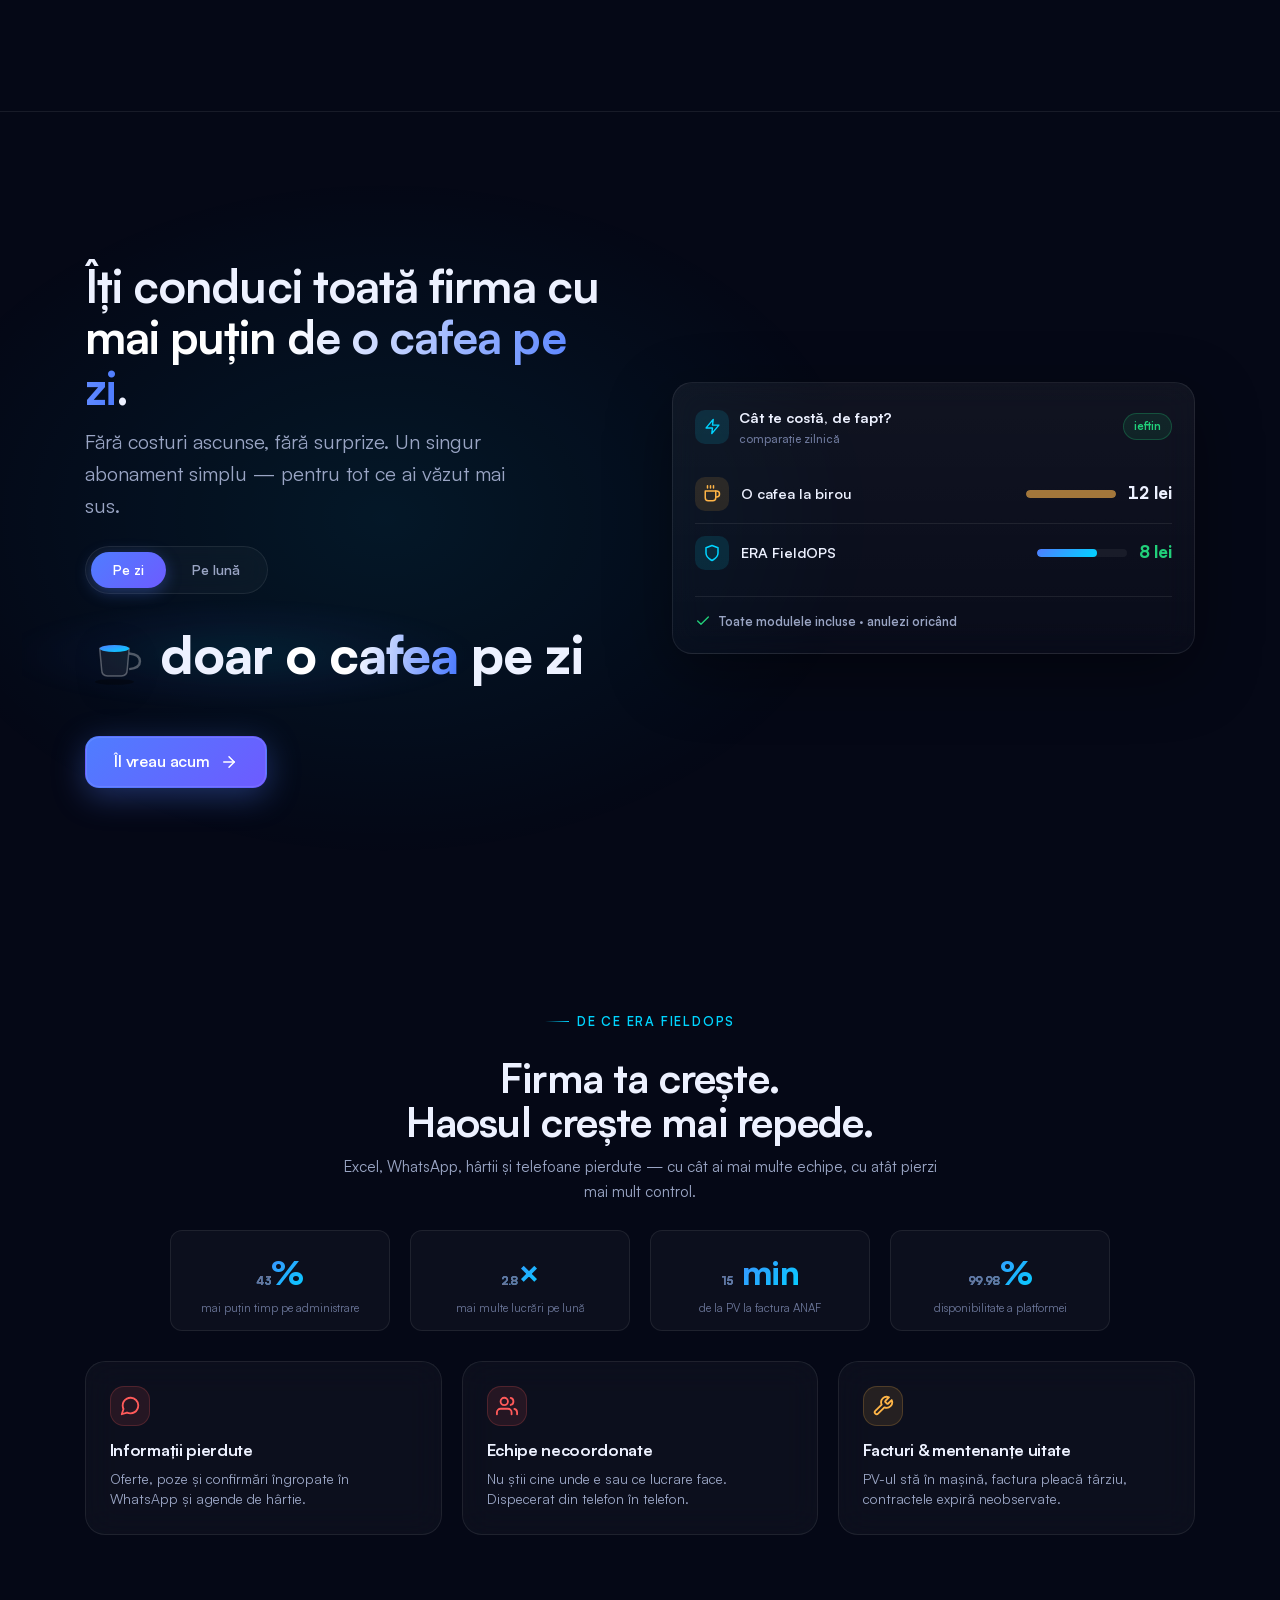
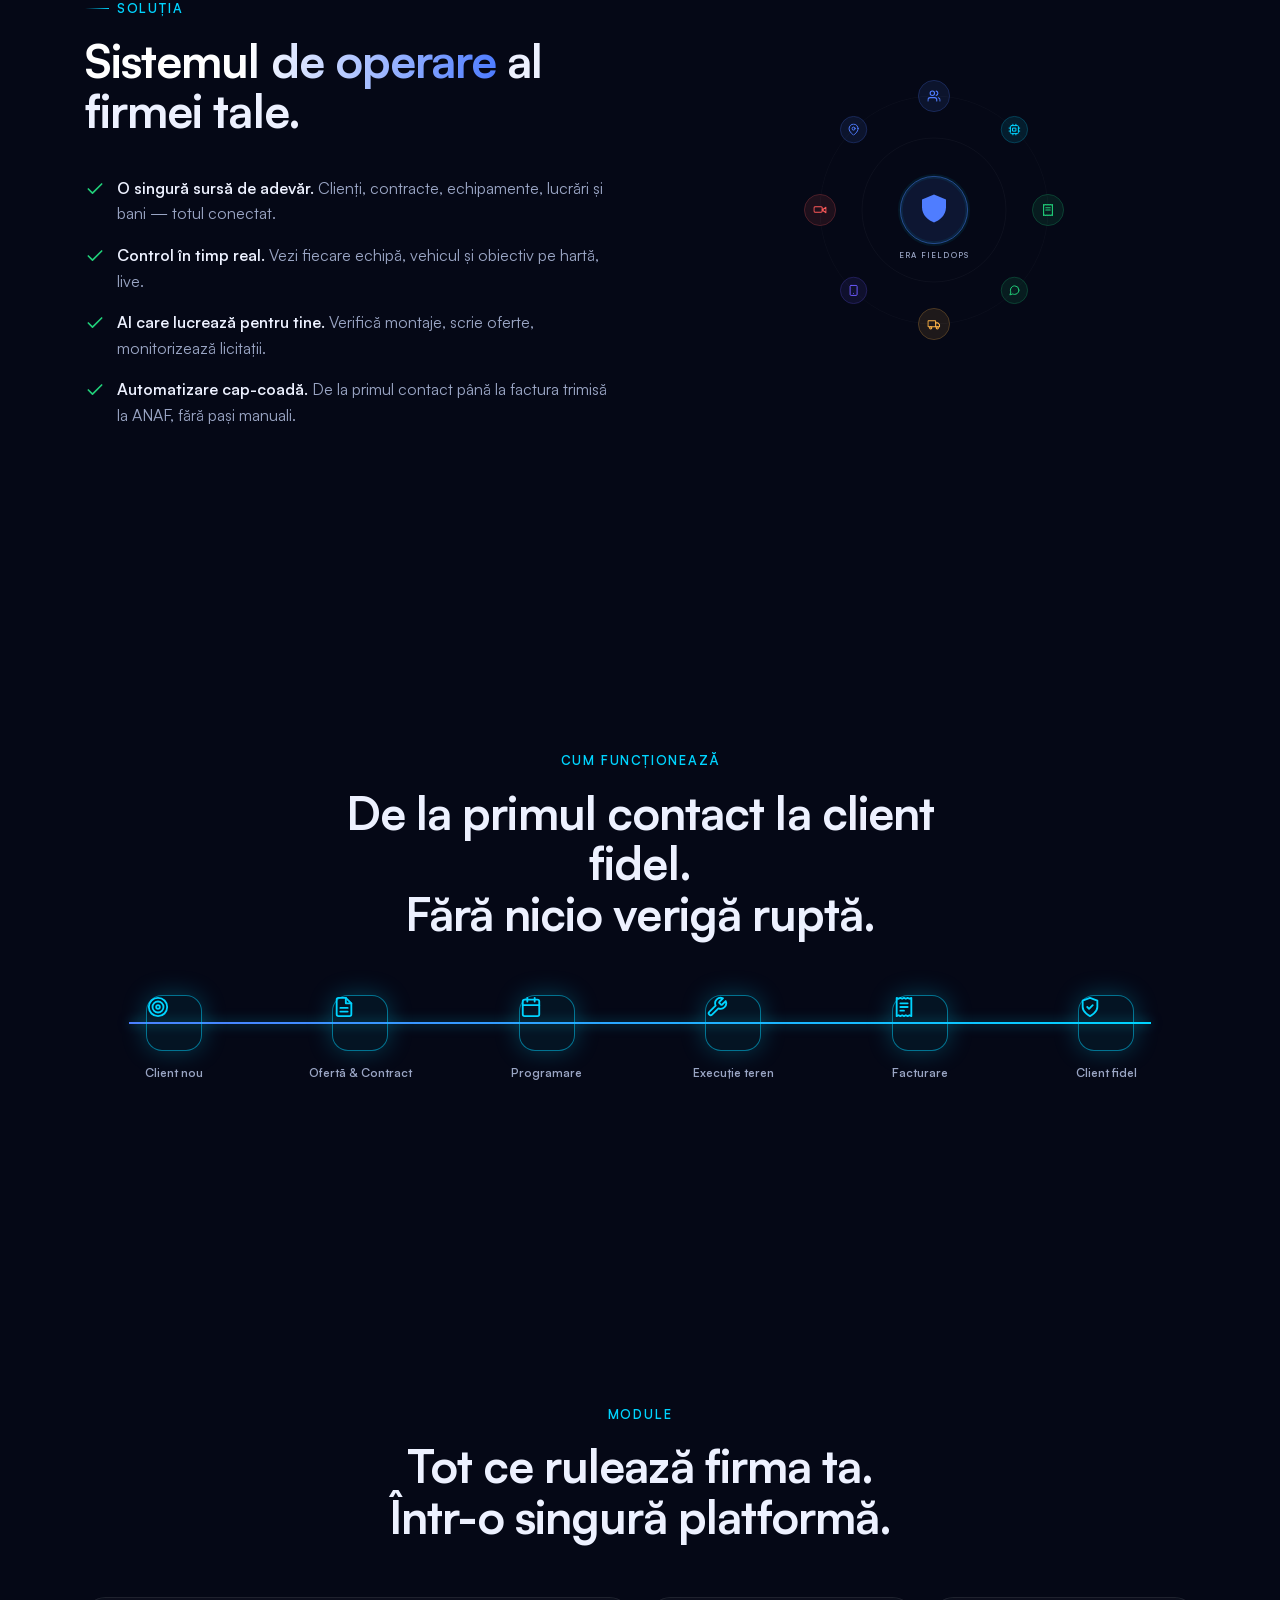
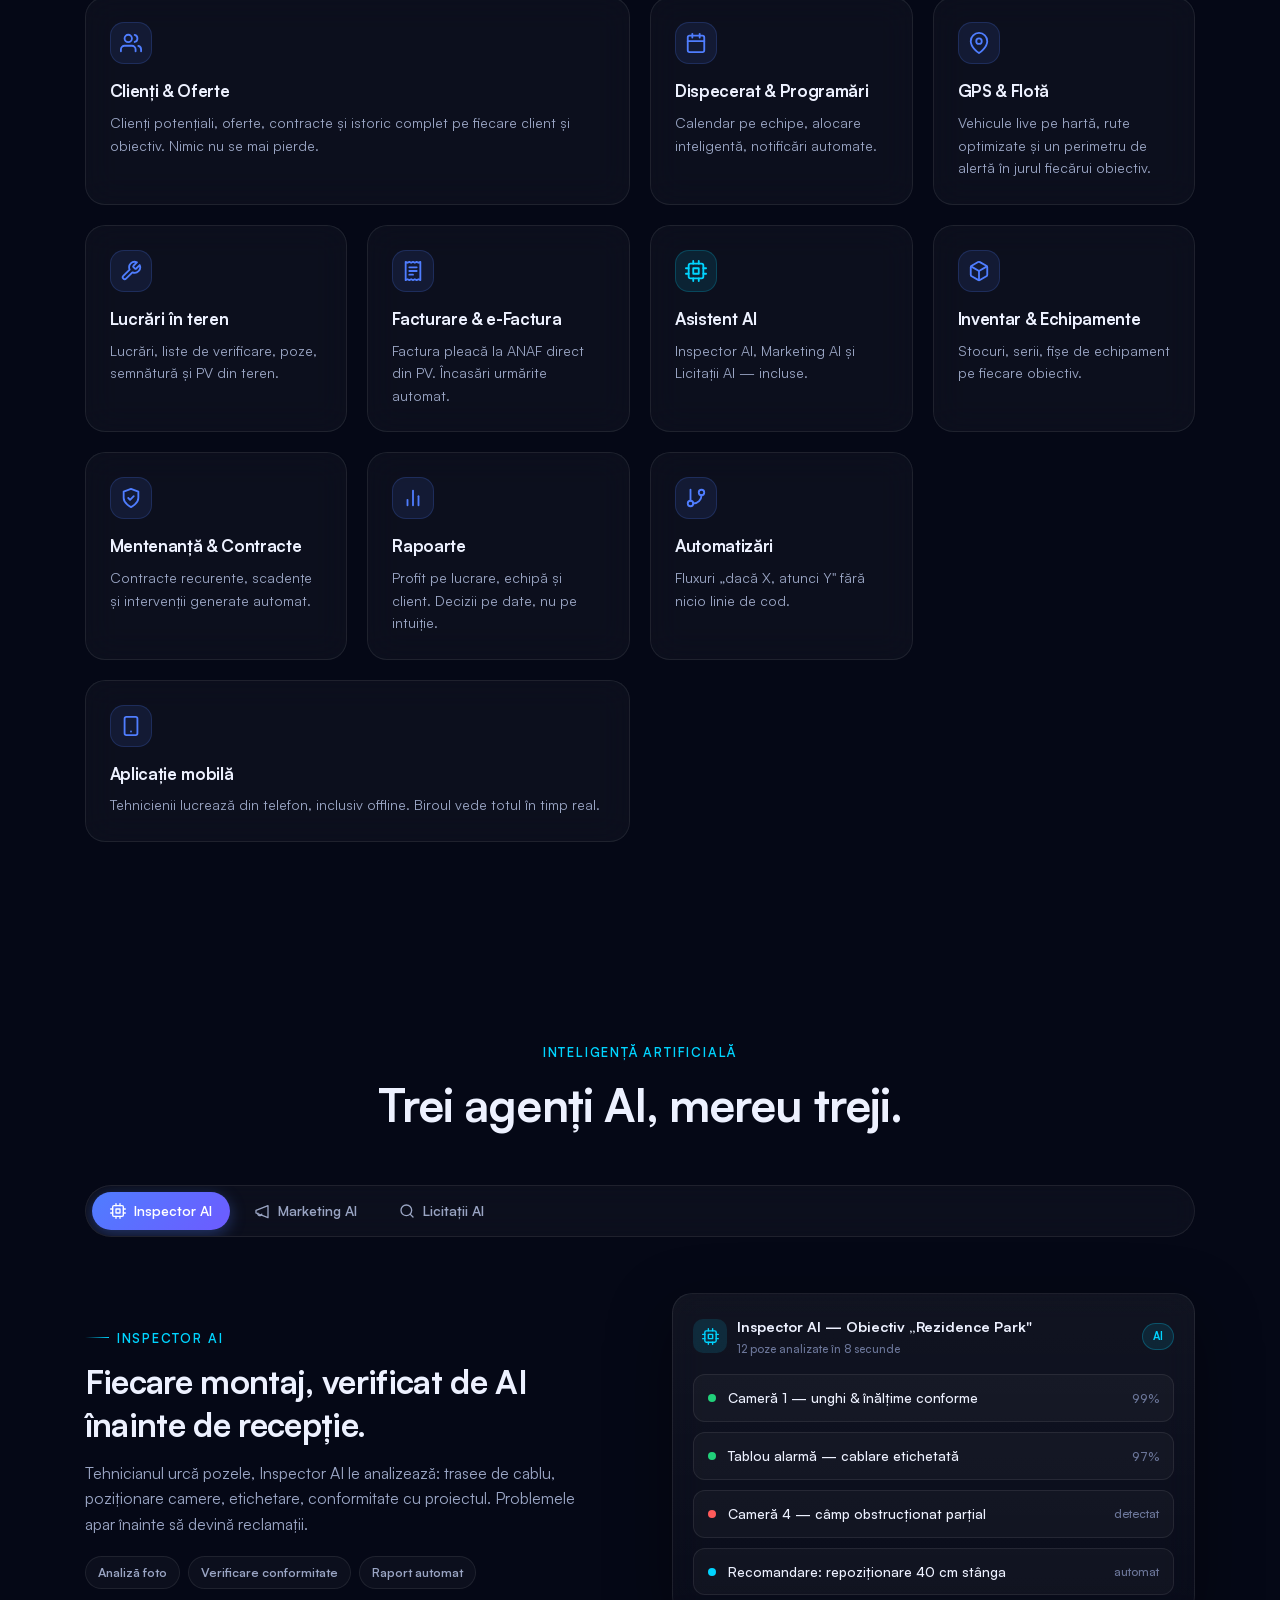
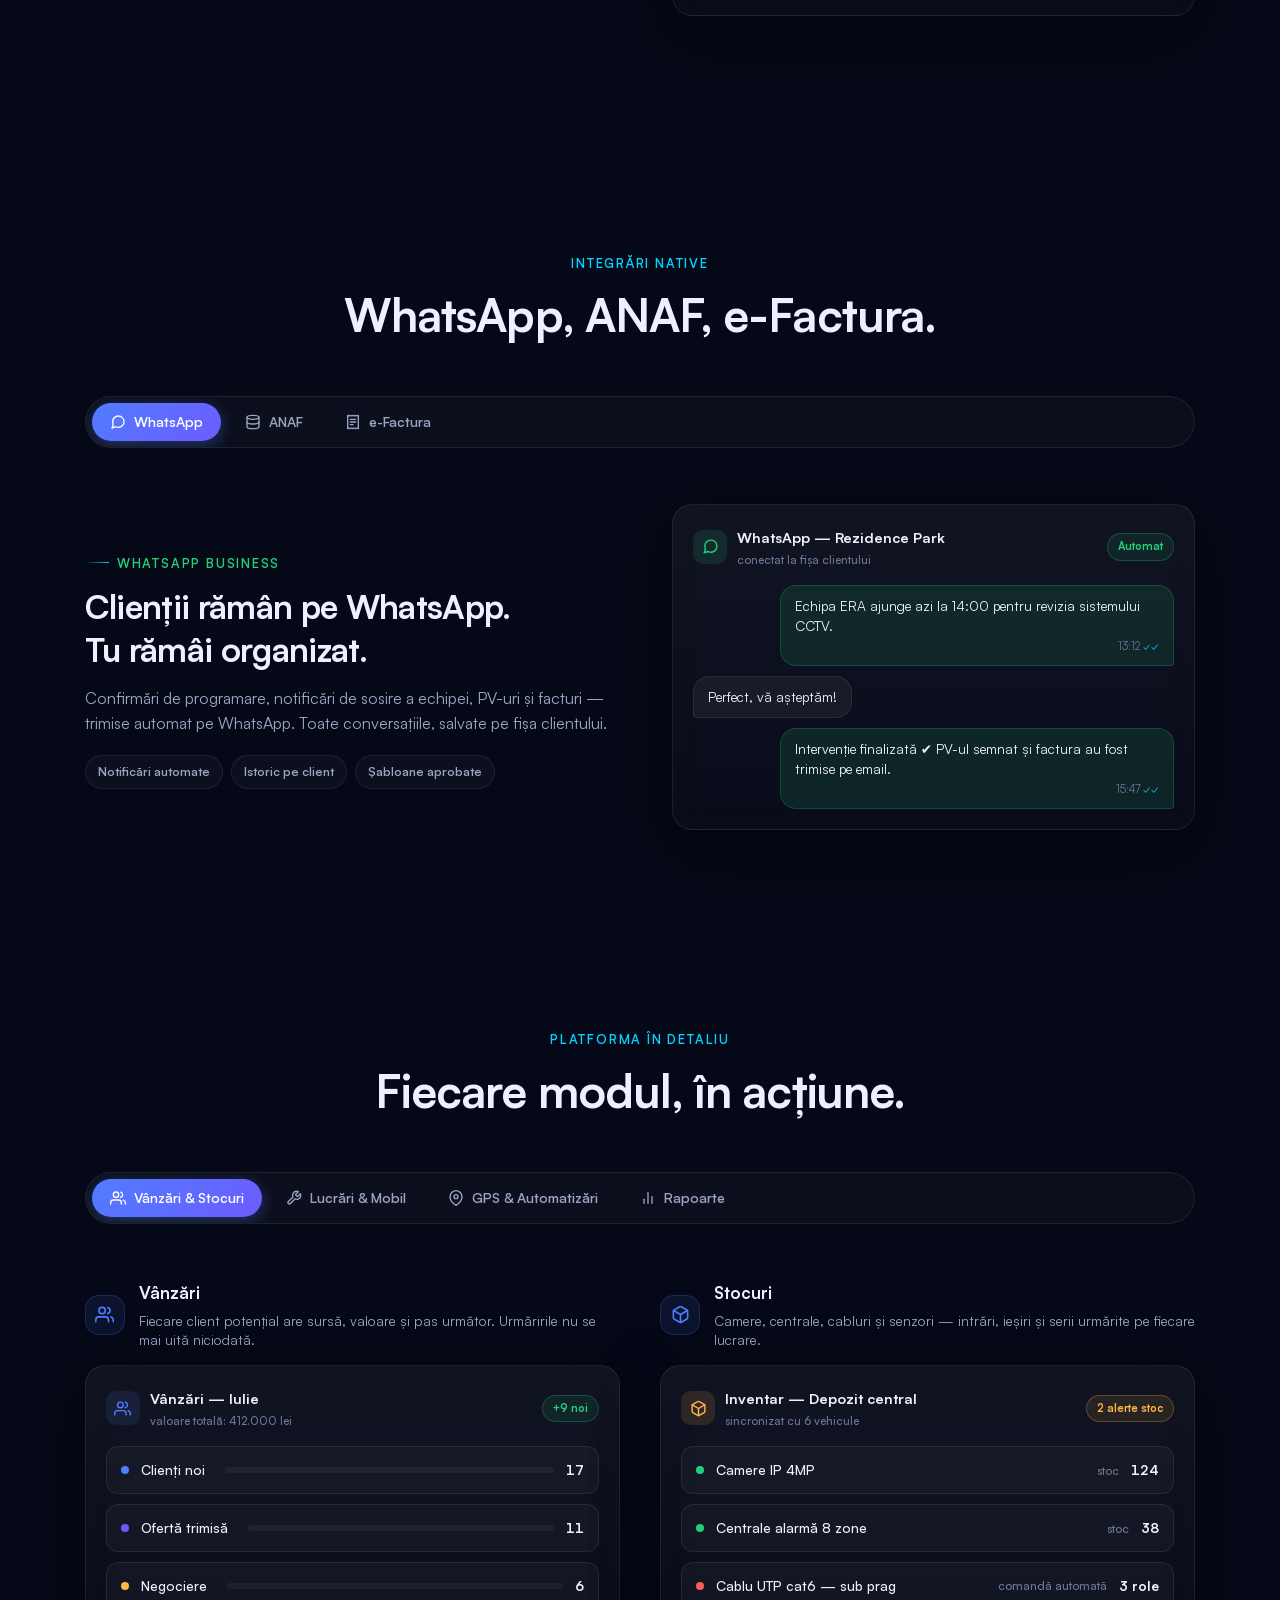
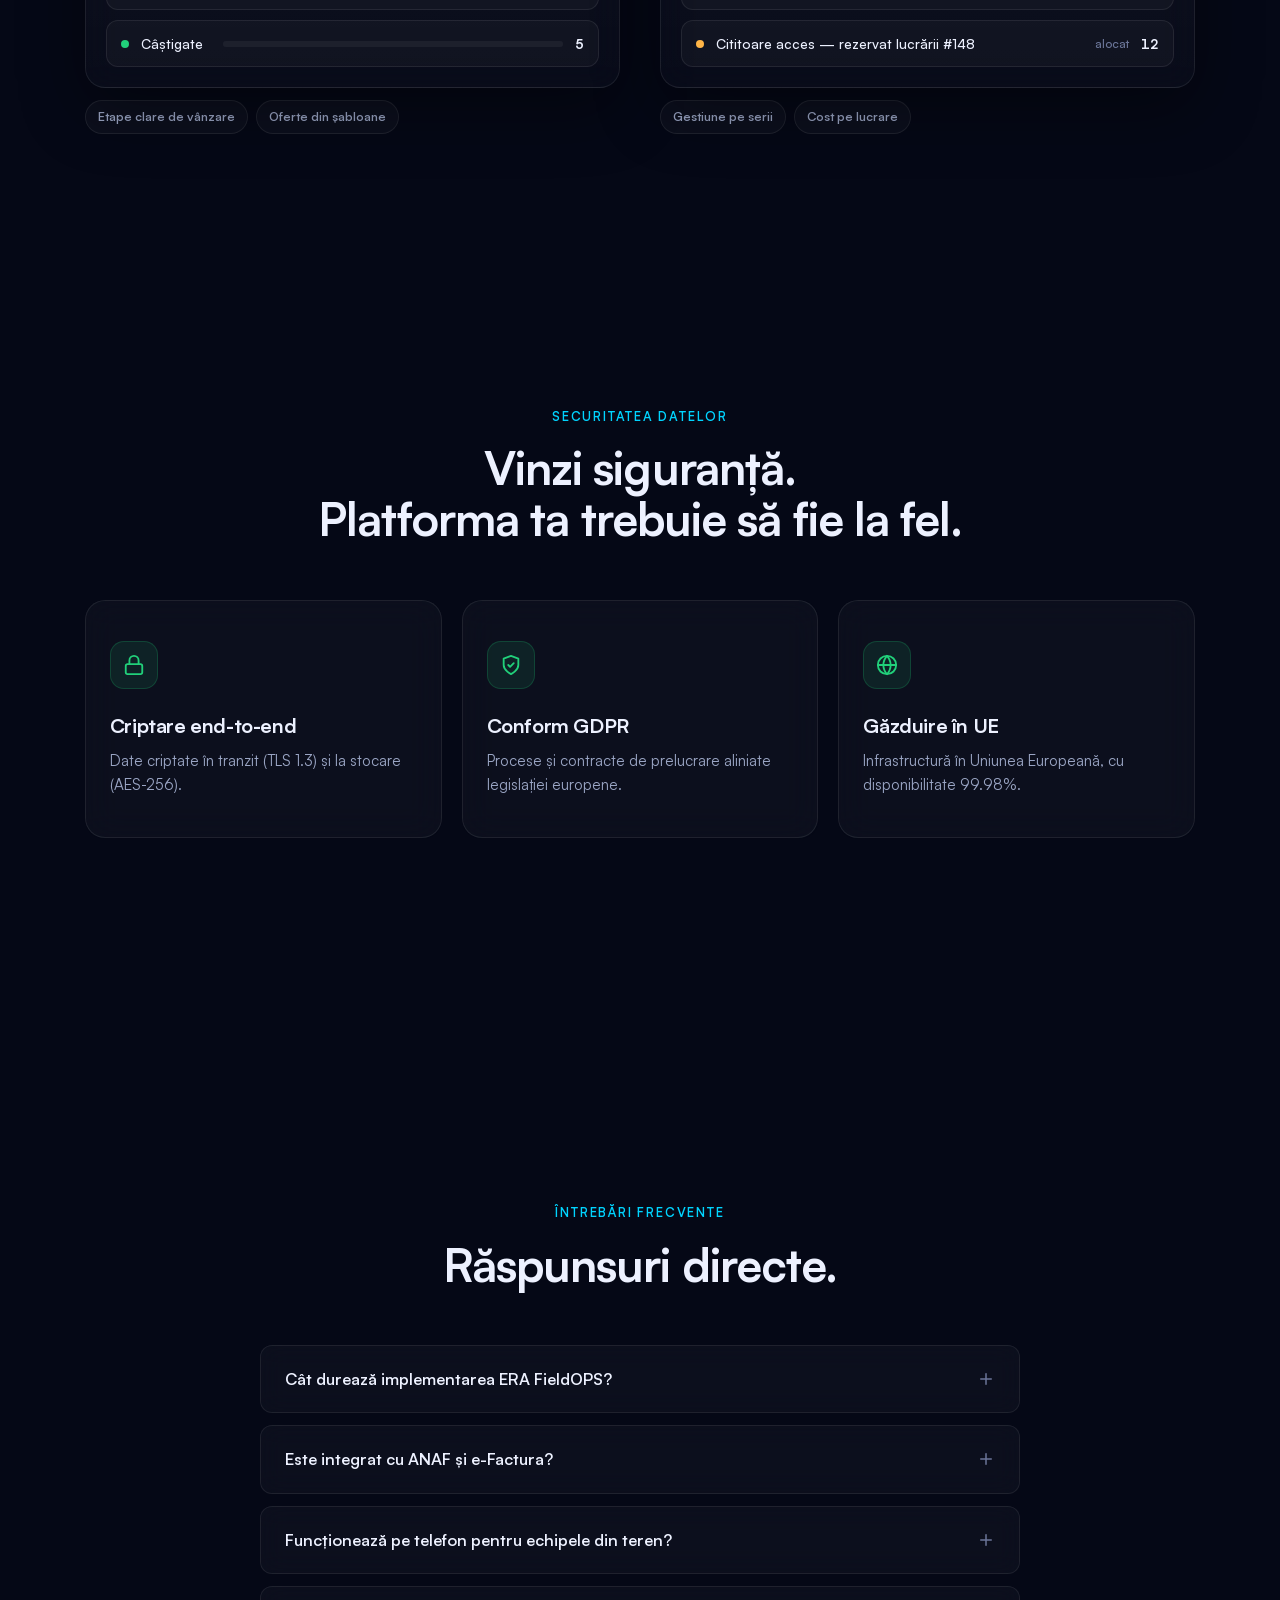
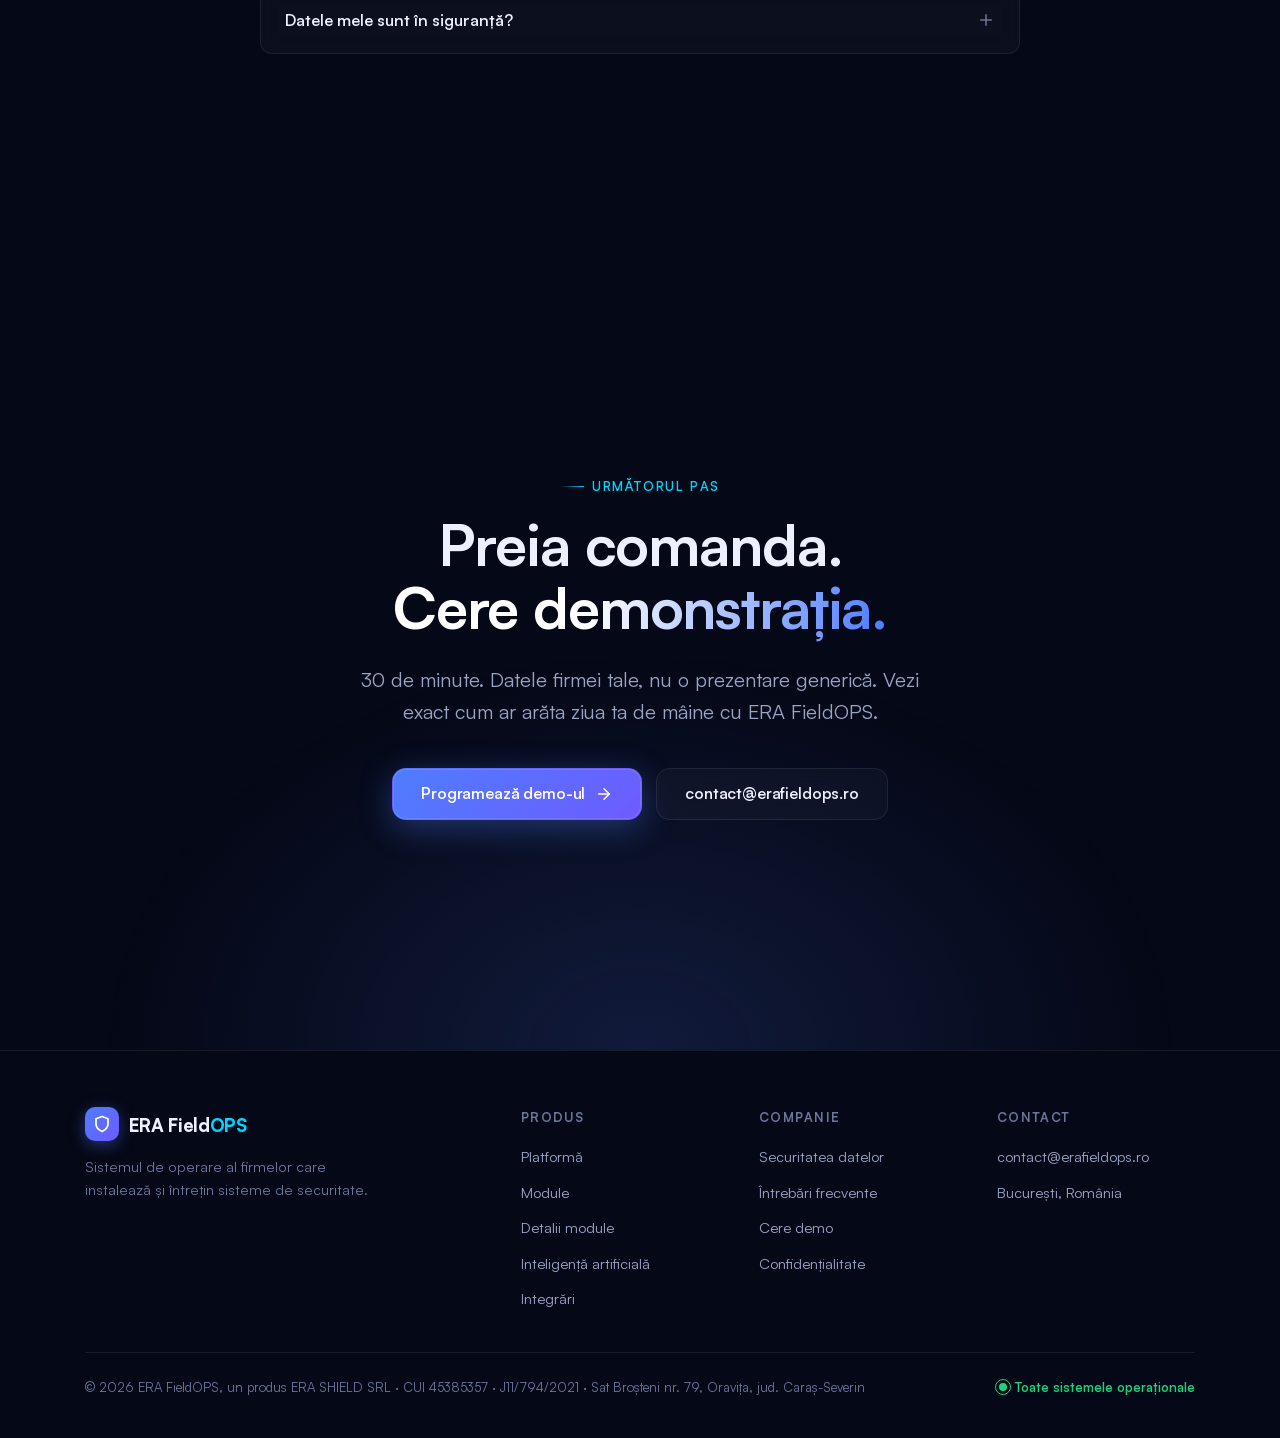
==== commit 3d894cb7: "ERA FieldOPS site: real company details, no fake phone, privacy page - The "+40 700 000 000" number " ====
--- a/index.html
+++ b/index.html
@@ -829,7 +829,7 @@
     <p class="lead">30 de minute. Datele firmei tale, nu o prezentare generică. Vezi exact cum ar arăta ziua ta de mâine cu ERA FieldOPS.</p>
     <div class="cta-actions">
       <a href="mailto:contact@erafieldops.ro?subject=Cerere%20demonstra%C8%9Bie%20ERA%20FieldOPS" class="btn btn-primary">Programează demo-ul <svg aria-hidden="true"><use href="#i-arrow"/></svg></a>
-      <a href="tel:+40700000000" class="btn btn-ghost">Sună-ne direct</a>
+      <a href="mailto:contact@erafieldops.ro" class="btn btn-ghost">contact@erafieldops.ro</a>
     </div>
   </div>
 </section>
@@ -863,19 +863,19 @@
           <li><a href="#securitate">Securitatea datelor</a></li>
           <li><a href="#faq">Întrebări frecvente</a></li>
           <li><a href="#demo">Cere demo</a></li>
+          <li><a href="confidentialitate.html">Confidențialitate</a></li>
         </ul>
       </div>
       <div>
         <h4>Contact</h4>
         <ul>
           <li><a href="mailto:contact@erafieldops.ro">contact@erafieldops.ro</a></li>
-          <li><a href="tel:+40700000000">+40 700 000 000</a></li>
           <li><a href="#top">București, România</a></li>
         </ul>
       </div>
     </div>
     <div class="footer-bottom">
-      <span>© 2026 ERA FieldOPS. Toate drepturile rezervate.</span>
+      <span>© 2026 ERA FieldOPS, un produs ERA SHIELD SRL · CUI 45385357 · J11/794/2021 · Sat Broșteni nr. 79, Oravița, jud. Caraș-Severin</span>
       <span class="footer-status"><i class="pulse-dot"></i> Toate sistemele operaționale</span>
     </div>
   </div>
--- a/assets/css/style.css
+++ b/assets/css/style.css
@@ -912,11 +912,53 @@
 }
 .ph-from { font-size: 1rem; font-weight: 600; color: var(--text-3); }
 .ph-amount {
+  position: relative;
   font-size: clamp(3rem, 6vw, 4.6rem); font-weight: 800; letter-spacing: -0.03em; line-height: 1;
   font-variant-numeric: tabular-nums;
   background: var(--grad-ai); -webkit-background-clip: text; background-clip: text; -webkit-text-fill-color: transparent;
 }
 .ph-per { font-size: 1.05rem; font-weight: 600; color: var(--text-2); }
+
+/* "arrived fast" whoosh — replays every time you switch to "Pe lună" */
+.ph-monthview { position: relative; }
+.ph-price.month .ph-amount {
+  animation: priceWhooshIn 0.6s cubic-bezier(0.22, 1, 0.36, 1) both;
+  text-shadow: 0 0 24px rgba(0,212,255,0.5);
+}
+@keyframes priceWhooshIn {
+  0%   { opacity: 0; transform: translateX(-110px) scale(0.8); filter: blur(10px); }
+  55%  { opacity: 1; filter: blur(0); }
+  78%  { transform: translateX(8px) scale(1.05); }
+  100% { transform: translateX(0) scale(1); }
+}
+.ph-price.month .ph-amount::before,
+.ph-price.month .ph-amount::after,
+.ph-price.month .ph-monthview::before {
+  content: ''; position: absolute; left: -60px; height: 4px; border-radius: 2px;
+  background: linear-gradient(90deg, transparent, var(--ai));
+  box-shadow: 0 0 10px rgba(0,212,255,0.7);
+  opacity: 0; pointer-events: none;
+}
+.ph-price.month .ph-amount::before      { top: 22%; width: 54px; animation: speedStreak 0.62s ease-out both; }
+.ph-price.month .ph-amount::after       { top: 52%; width: 40px; animation: speedStreak 0.62s ease-out 0.05s both; }
+.ph-price.month .ph-monthview::before   { top: 78%; width: 30px; animation: speedStreak 0.62s ease-out 0.1s both; }
+@keyframes speedStreak {
+  0%   { opacity: 0; transform: translateX(-16px) scaleX(0.4); }
+  30%  { opacity: 1; }
+  100% { opacity: 0; transform: translateX(150px) scaleX(1.8); }
+}
+.ph-price.month .ph-monthview::after {
+  content: ''; position: absolute; left: 10%; top: 50%; width: 160px; height: 160px;
+  transform: translate(-50%, -50%) scale(0.3); border-radius: 50%;
+  background: radial-gradient(circle, rgba(0,212,255,0.4), transparent 70%);
+  opacity: 0; pointer-events: none; z-index: -1;
+  animation: monthGlowBurst 0.65s ease-out both;
+}
+@keyframes monthGlowBurst {
+  0%   { opacity: 0; transform: translate(-50%,-50%) scale(0.2); }
+  40%  { opacity: 1; }
+  100% { opacity: 0; transform: translate(-50%,-50%) scale(1.5); }
+}
 .ph-cta { margin-top: 4px; }
 
 .ph-compare { padding: 22px; }
@@ -1095,4 +1137,7 @@
   .in-view .bar-fill, .bar-fill { transition: none; }
   .in-view .ph-bar i, .ph-bar i { transition: none; width: var(--w); }
   .ph-copy.in-view .ph-cup::before, .ph-copy.in-view .ph-cup::after { animation: none !important; }
-}
+  .ph-price.month .ph-amount { animation: none !important; opacity: 1 !important; transform: none !important; filter: none !important; text-shadow: none !important; }
+  .ph-price.month .ph-amount::before, .ph-price.month .ph-amount::after,
+  .ph-price.month .ph-monthview::before, .ph-price.month .ph-monthview::after { animation: none !important; content: none !important; }
+}
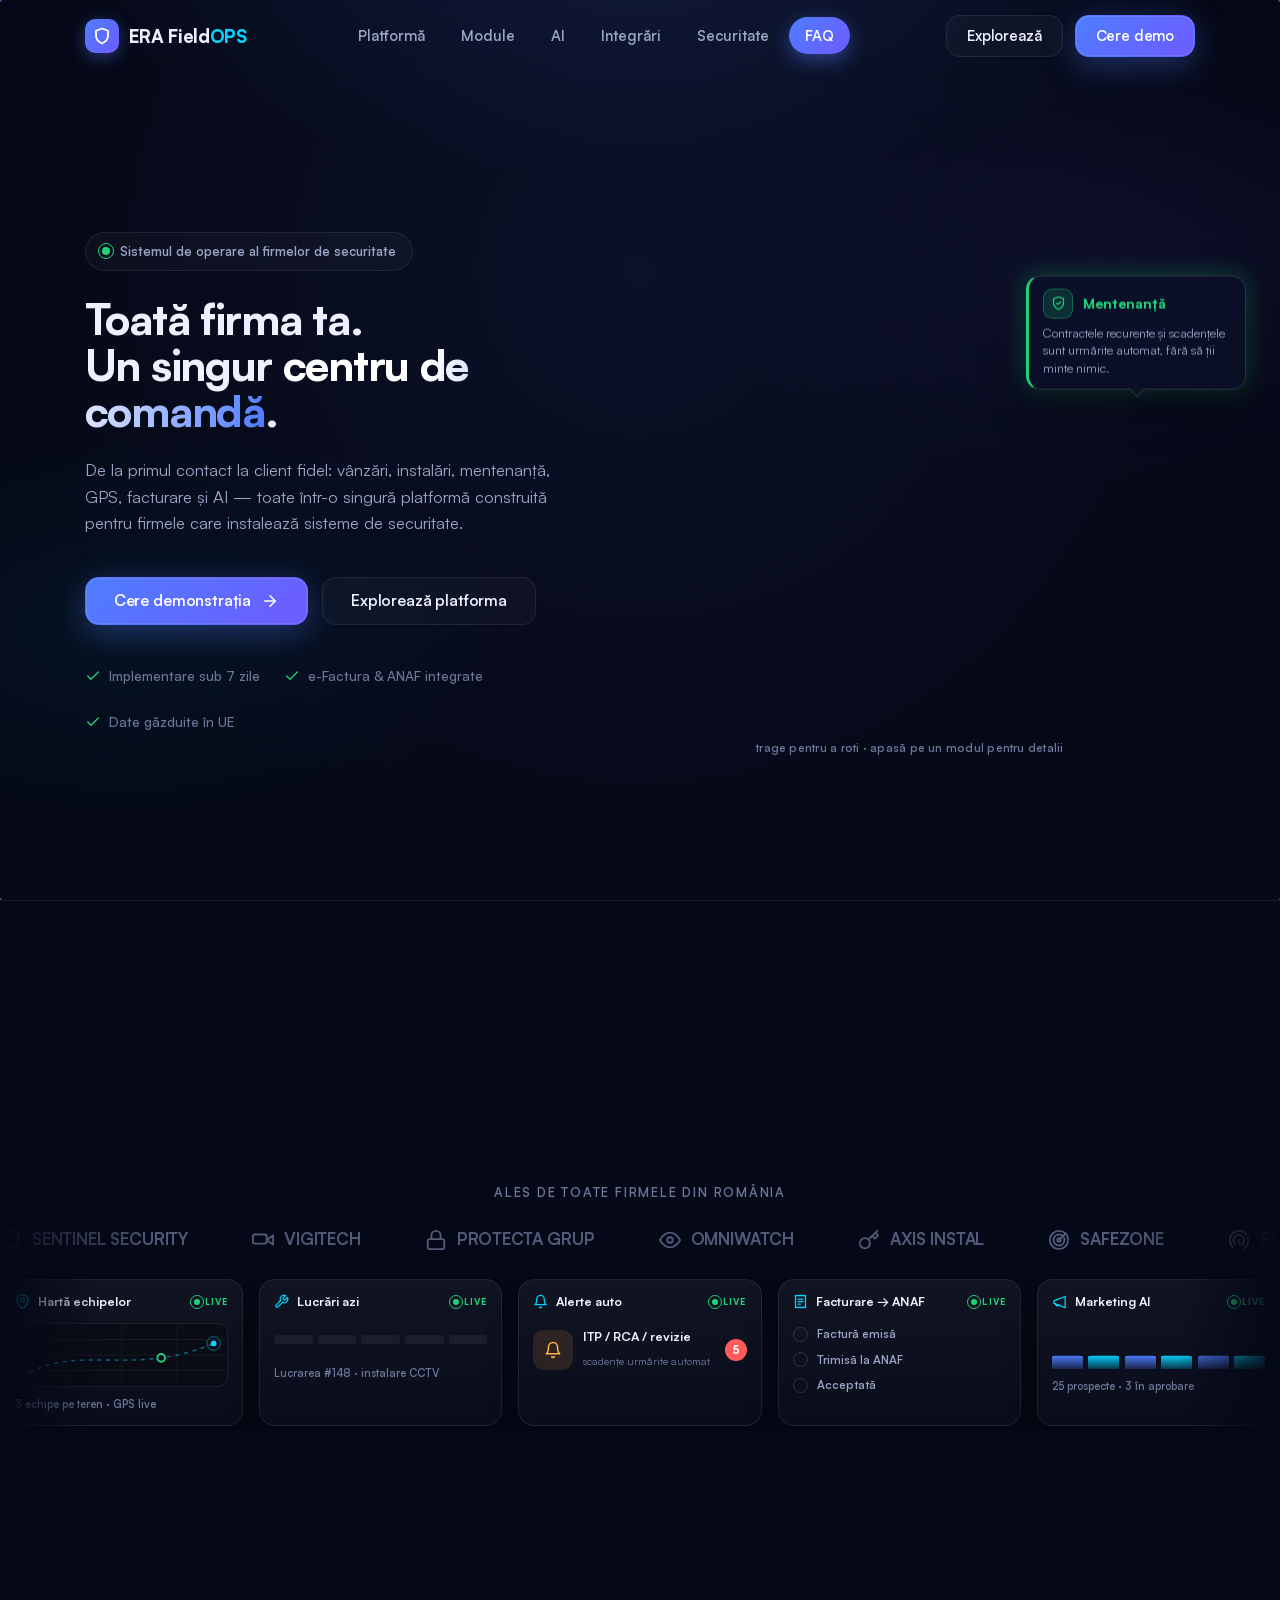
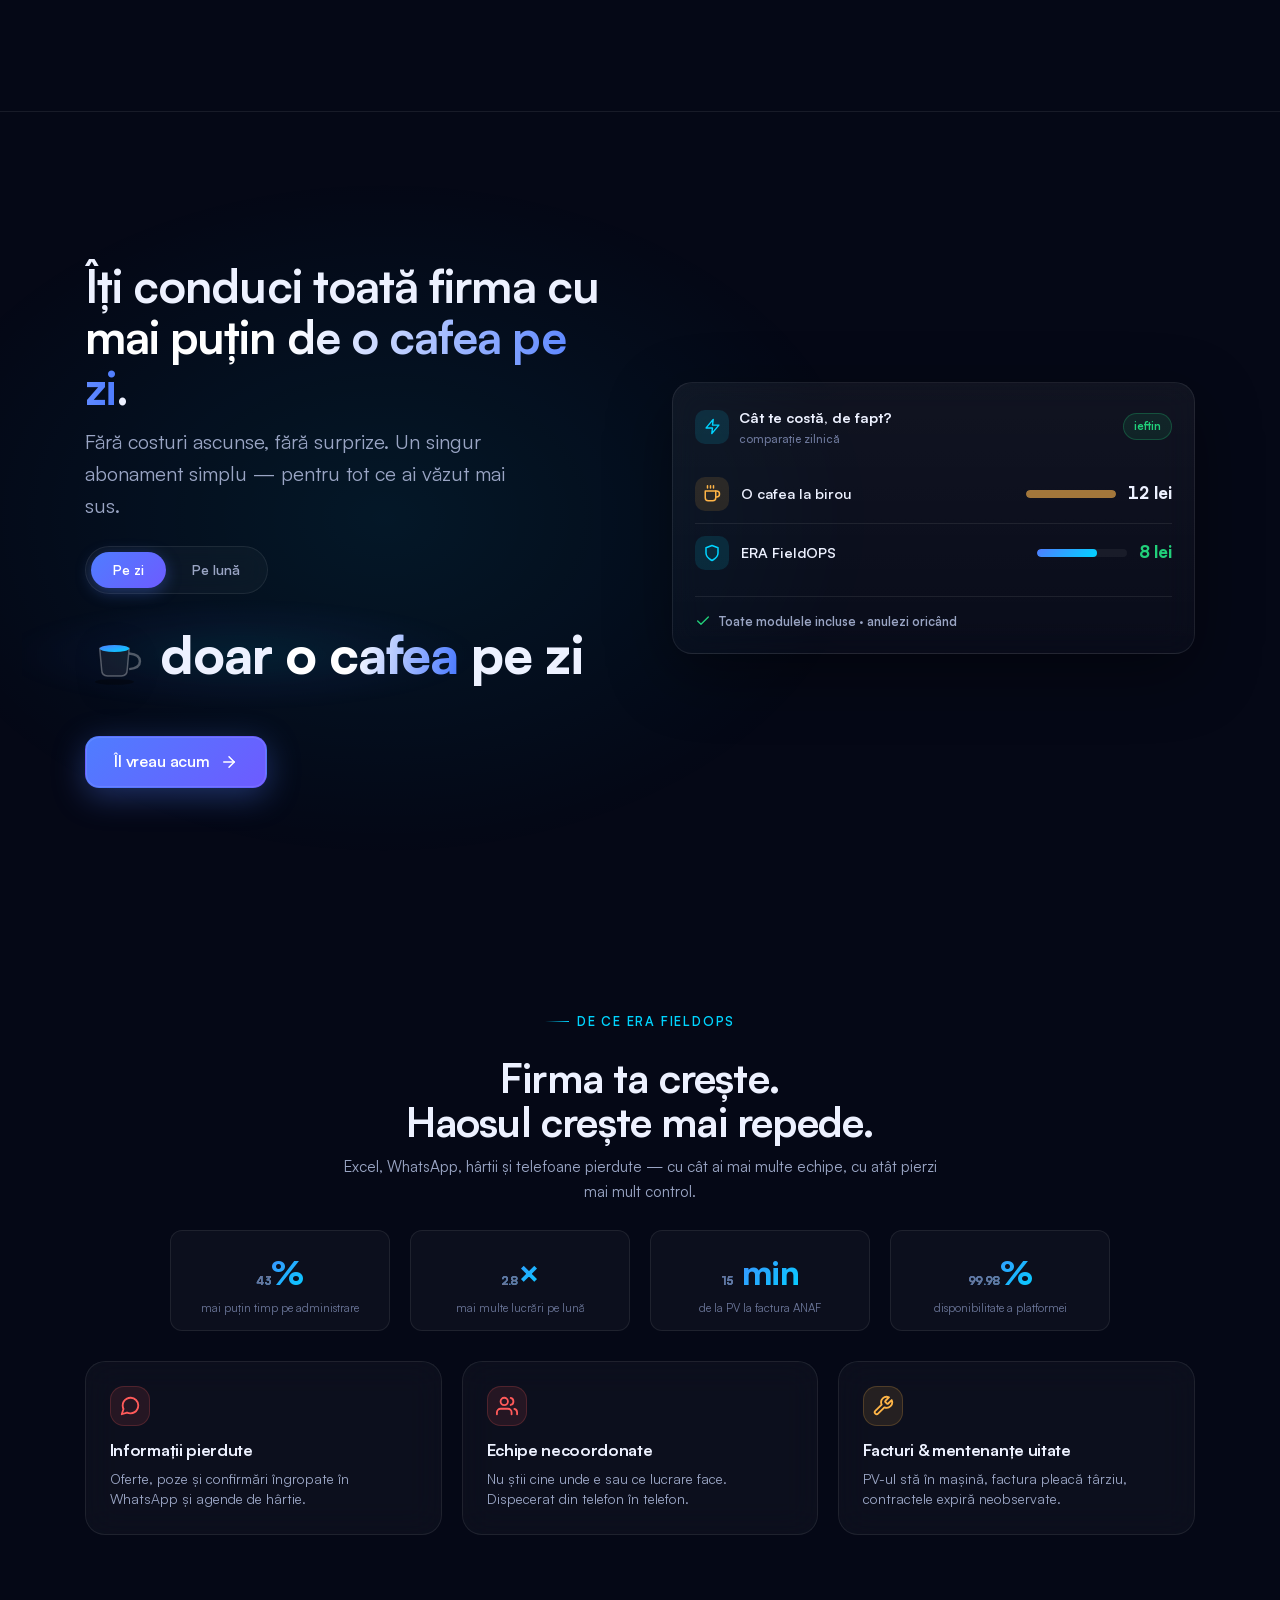
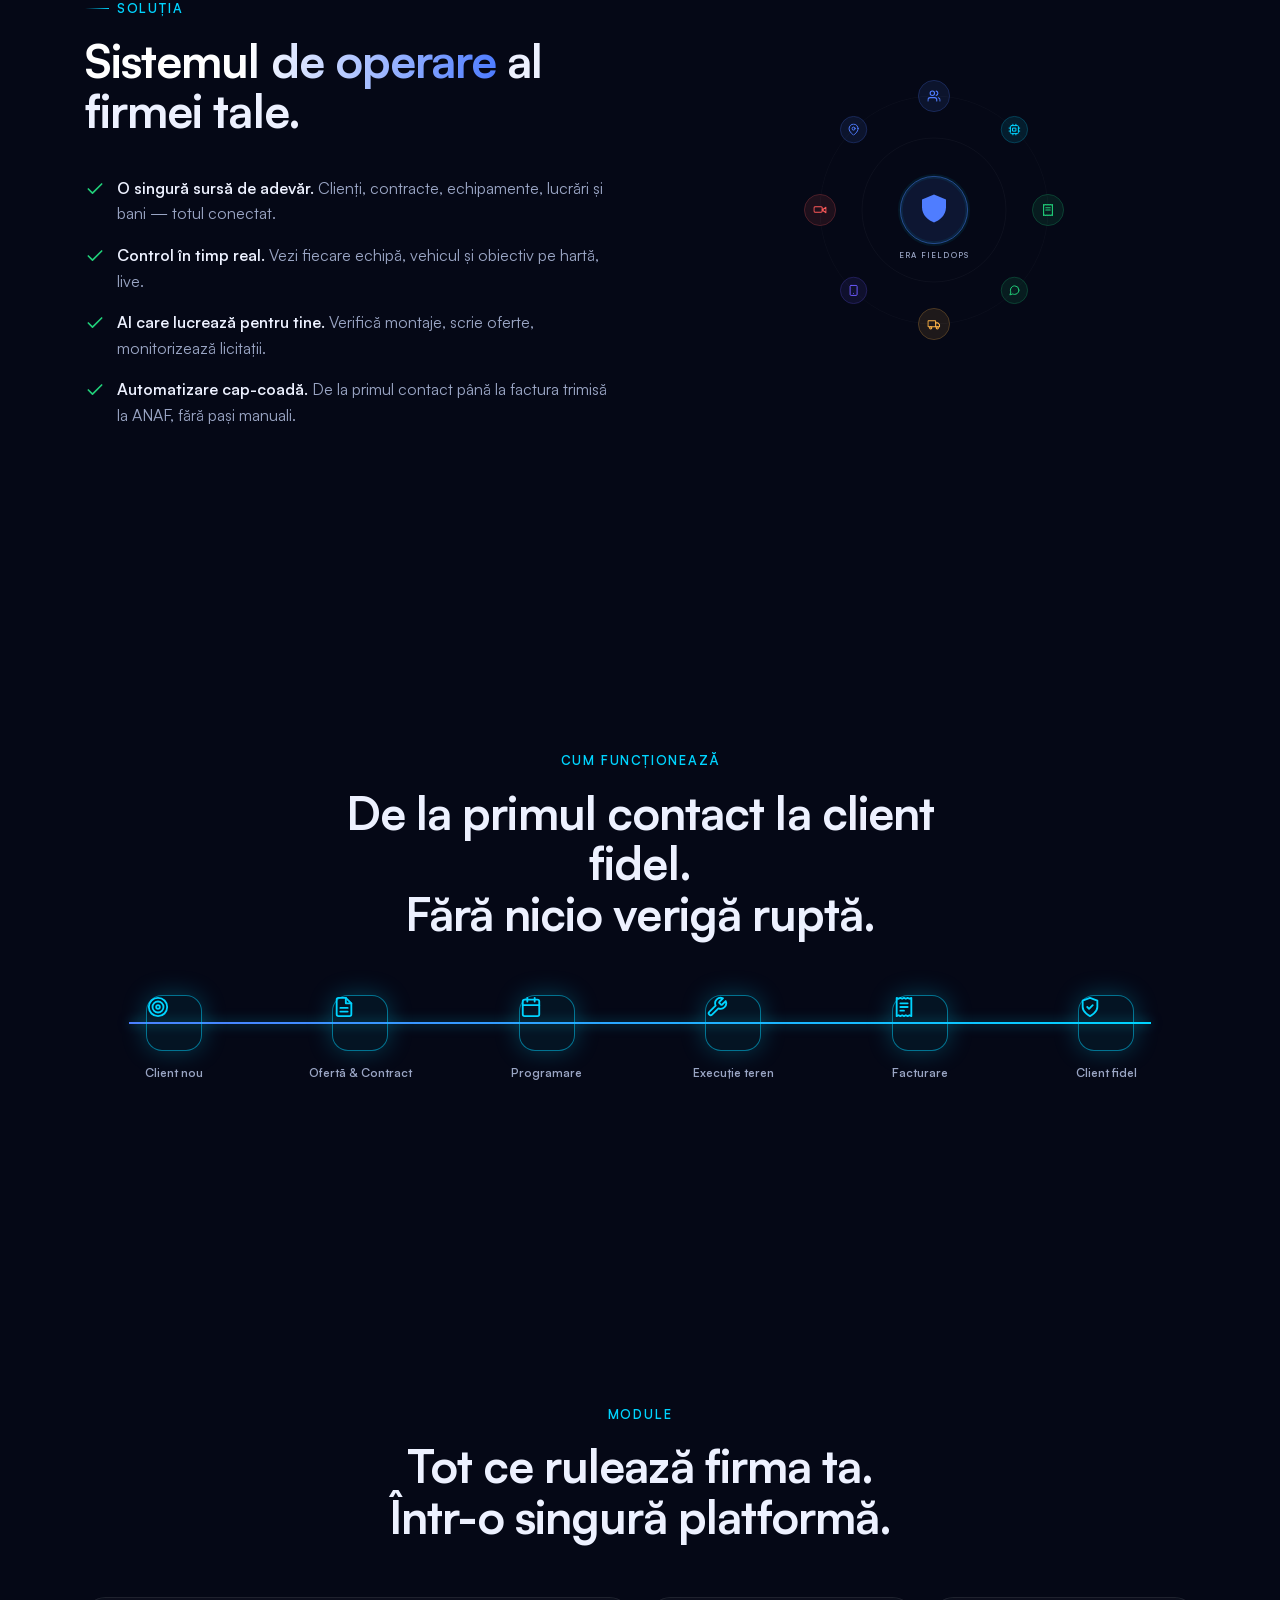
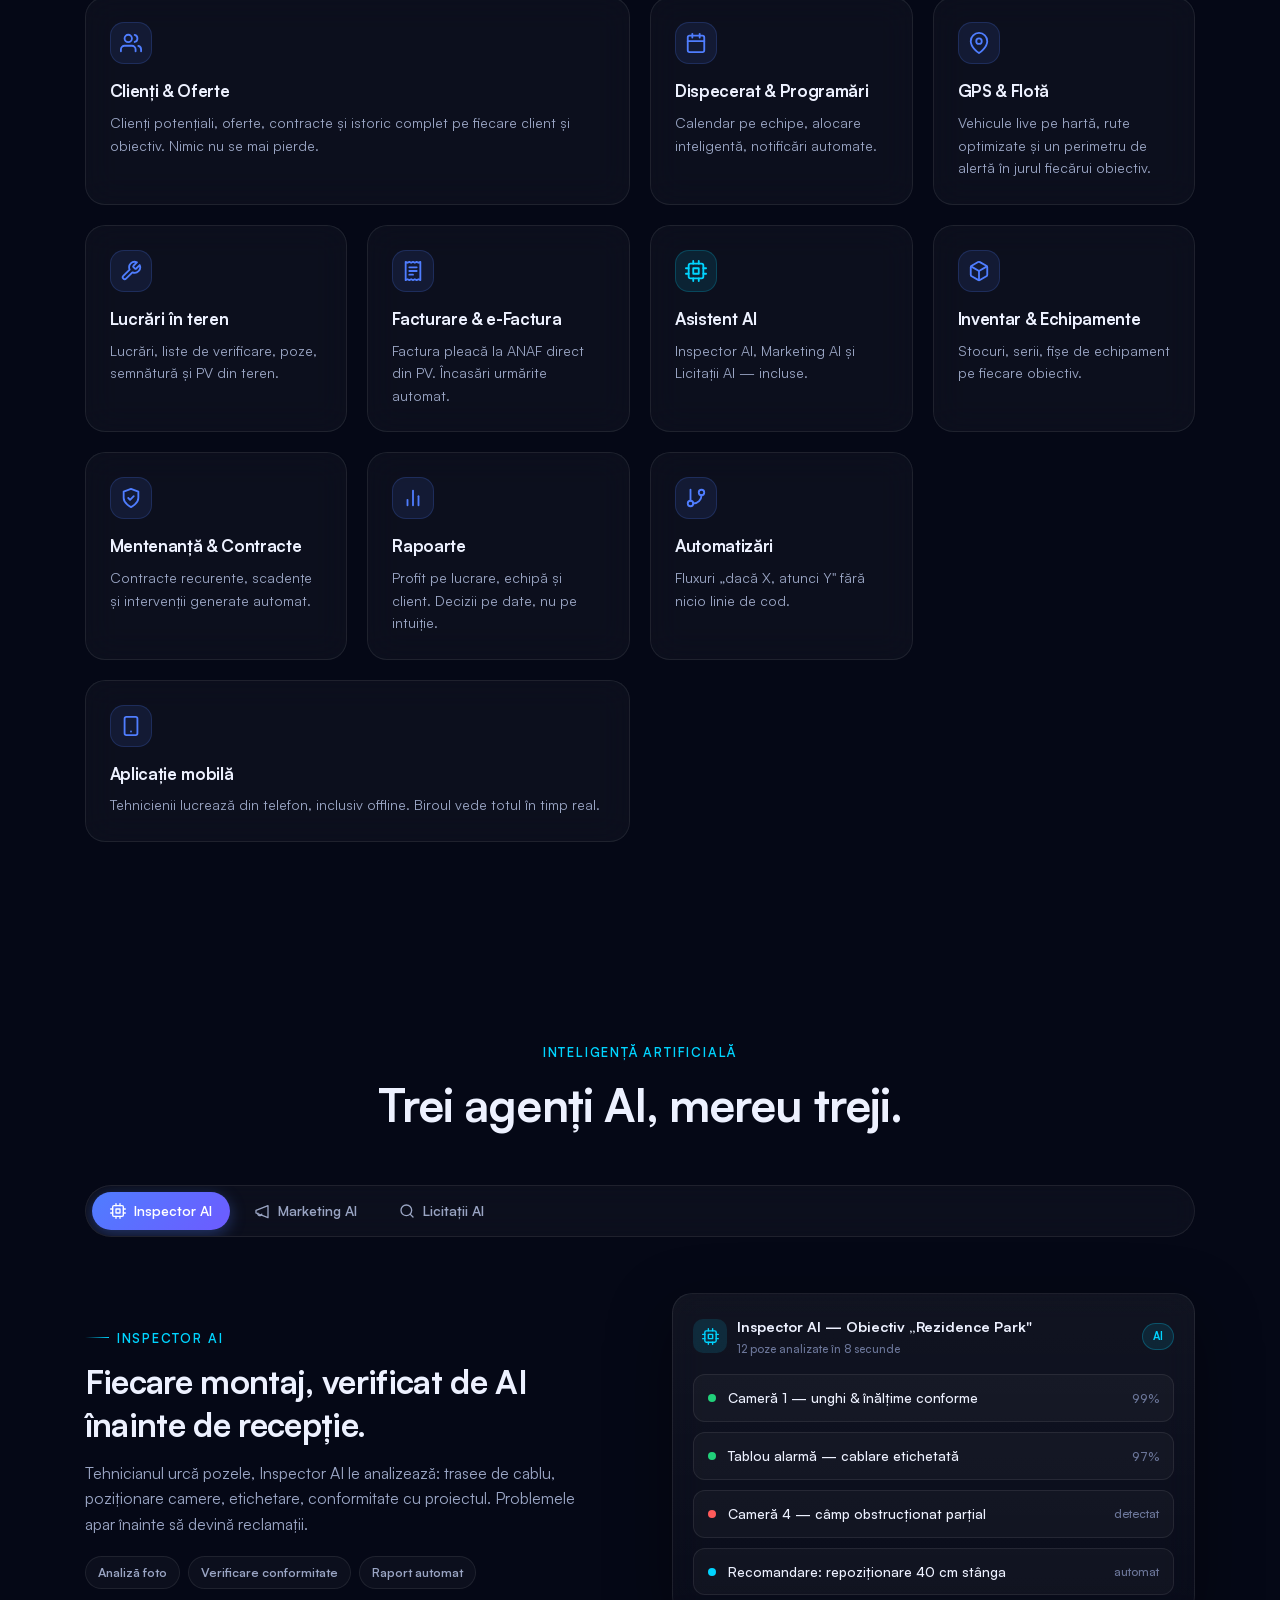
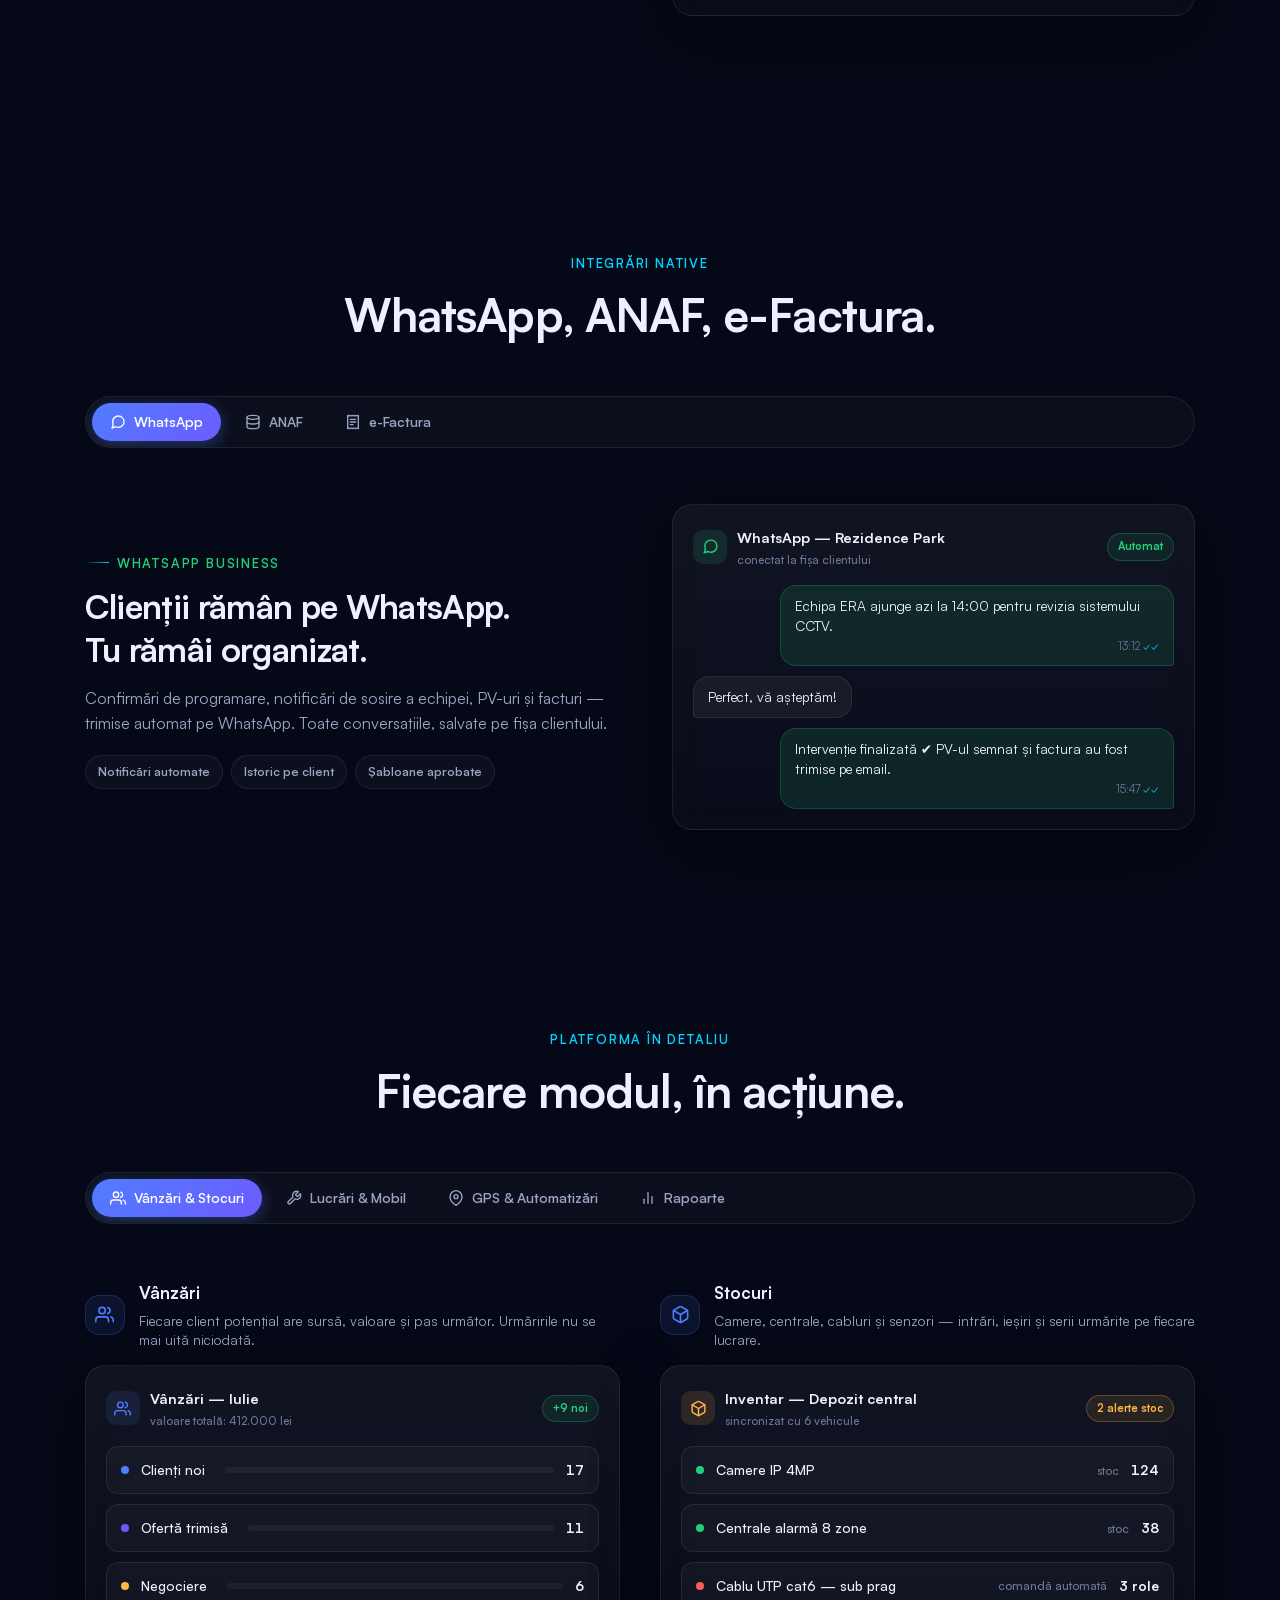
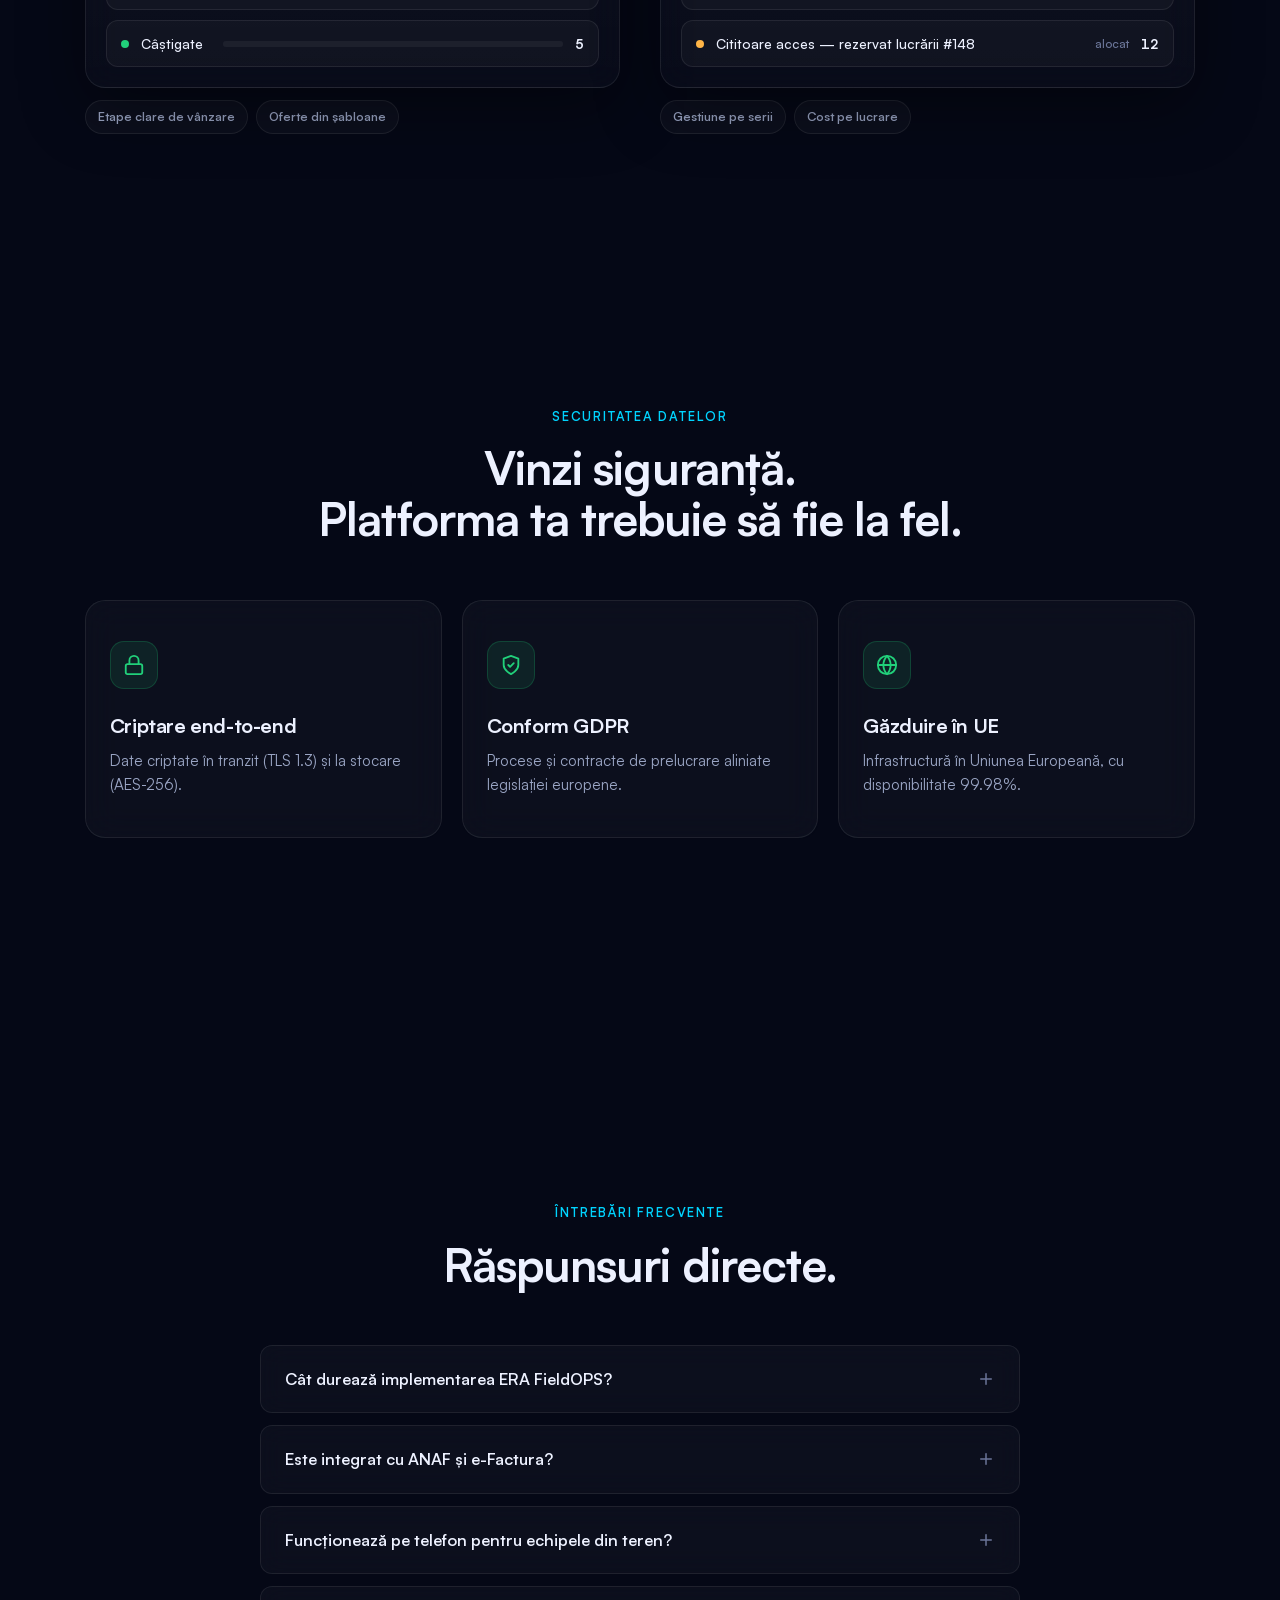
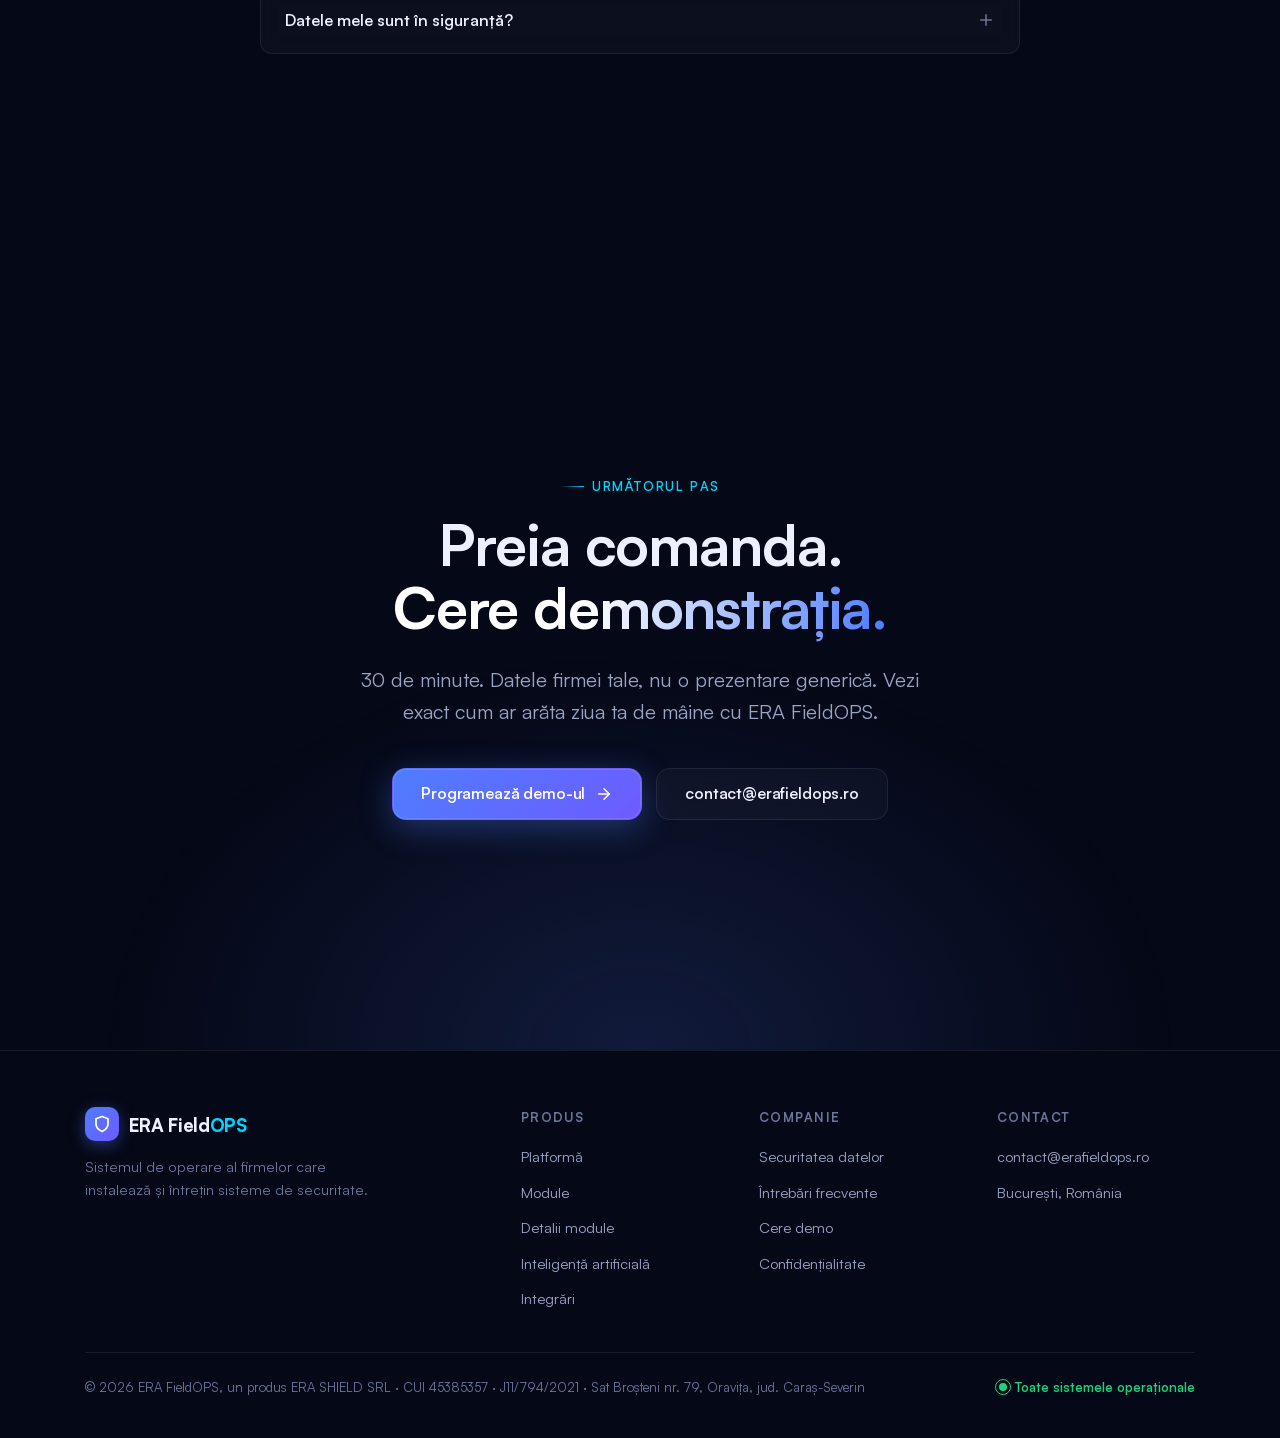
==== commit c157b30c: "Security hardening: CSP everywhere, event details out of server logs From an independent review (no " ====
--- a/index.html
+++ b/index.html
@@ -2,6 +2,8 @@
 <html lang="ro">
 <head>
   <meta charset="UTF-8">
+  <meta http-equiv="Content-Security-Policy" content="default-src 'none'; script-src 'self'; style-src 'self' 'unsafe-inline'; img-src 'self' data:; font-src 'self'; connect-src 'self'; base-uri 'none'; form-action 'none'; object-src 'none'">
+  <meta name="referrer" content="strict-origin-when-cross-origin">
   <meta name="viewport" content="width=device-width, initial-scale=1">
   <title>ERA FieldOPS — Sistemul de operare al firmelor de securitate</title>
   <meta name="description" content="ERA FieldOPS unifică gestiunea clienților, a stocurilor, a lucrărilor în teren, GPS, facturare, e-Factura și AI într-un singur centru de comandă pentru firmele care instalează și întrețin sisteme de securitate.">
